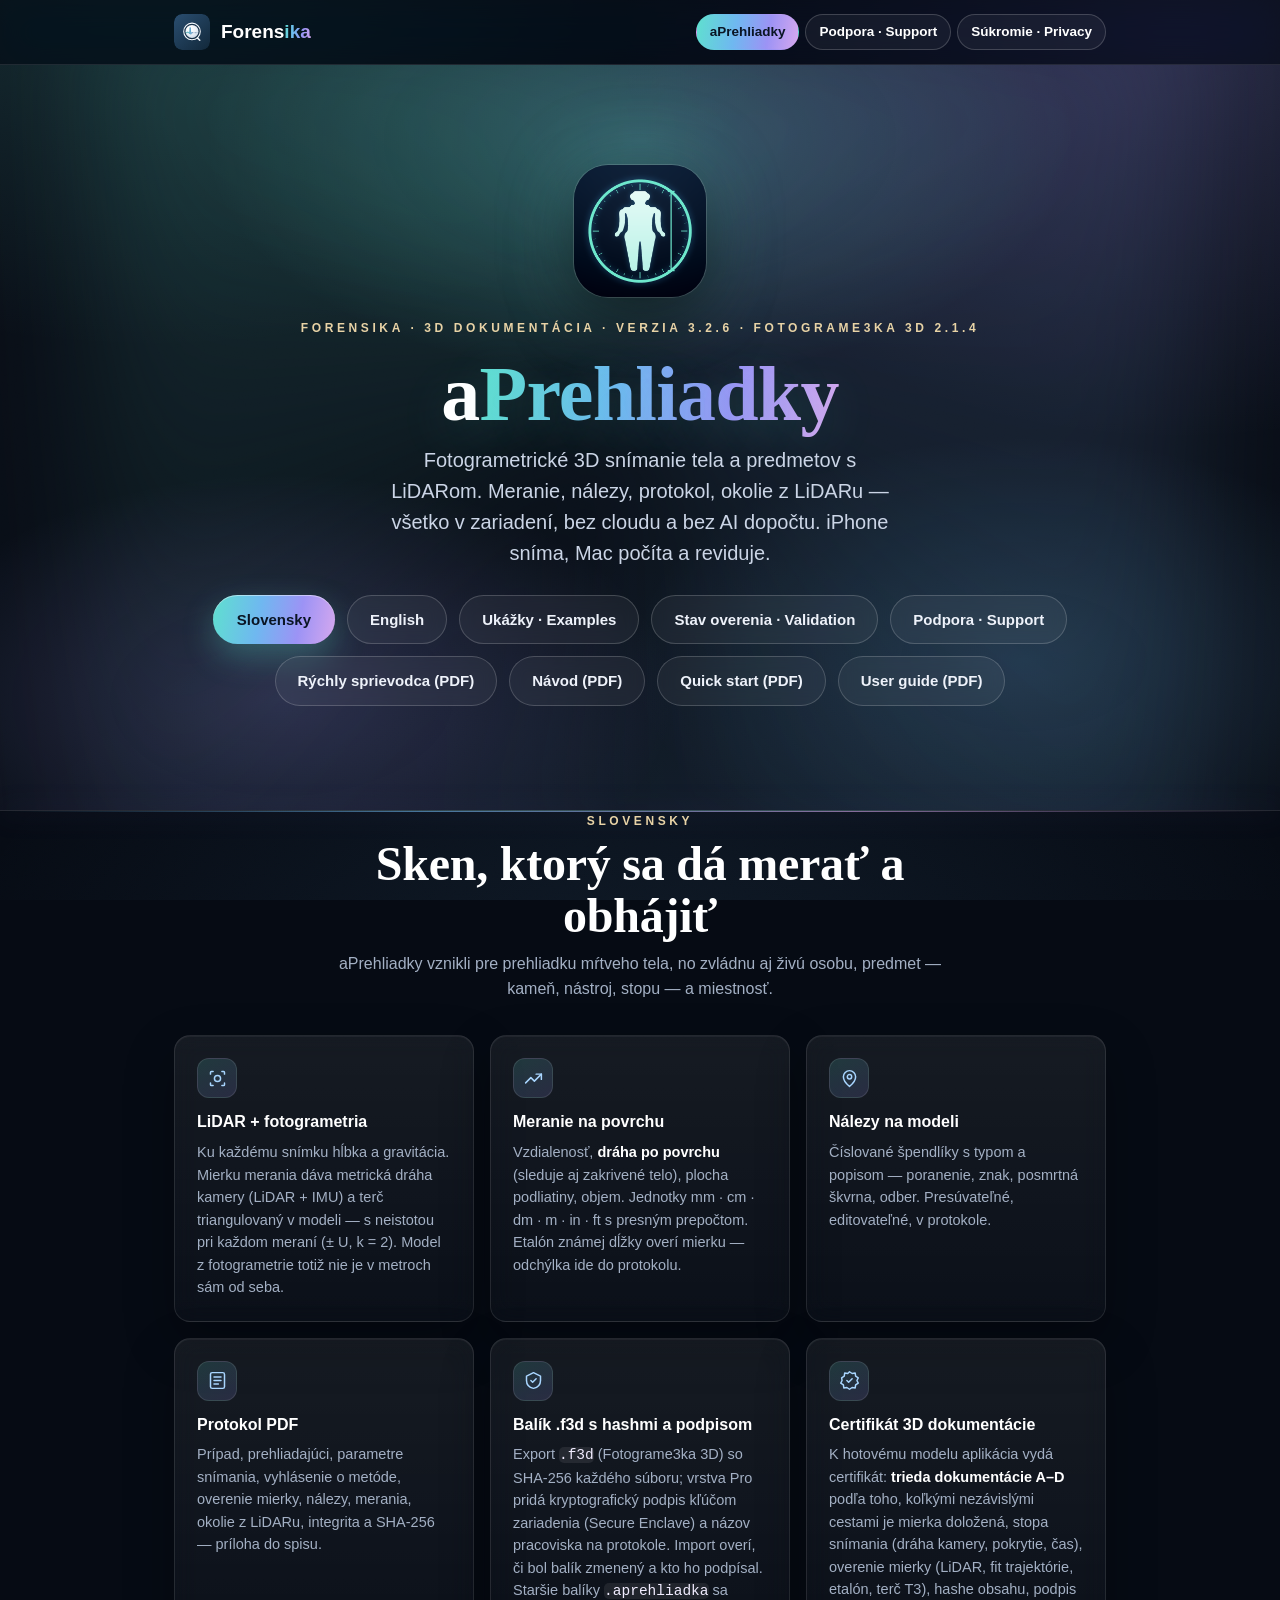
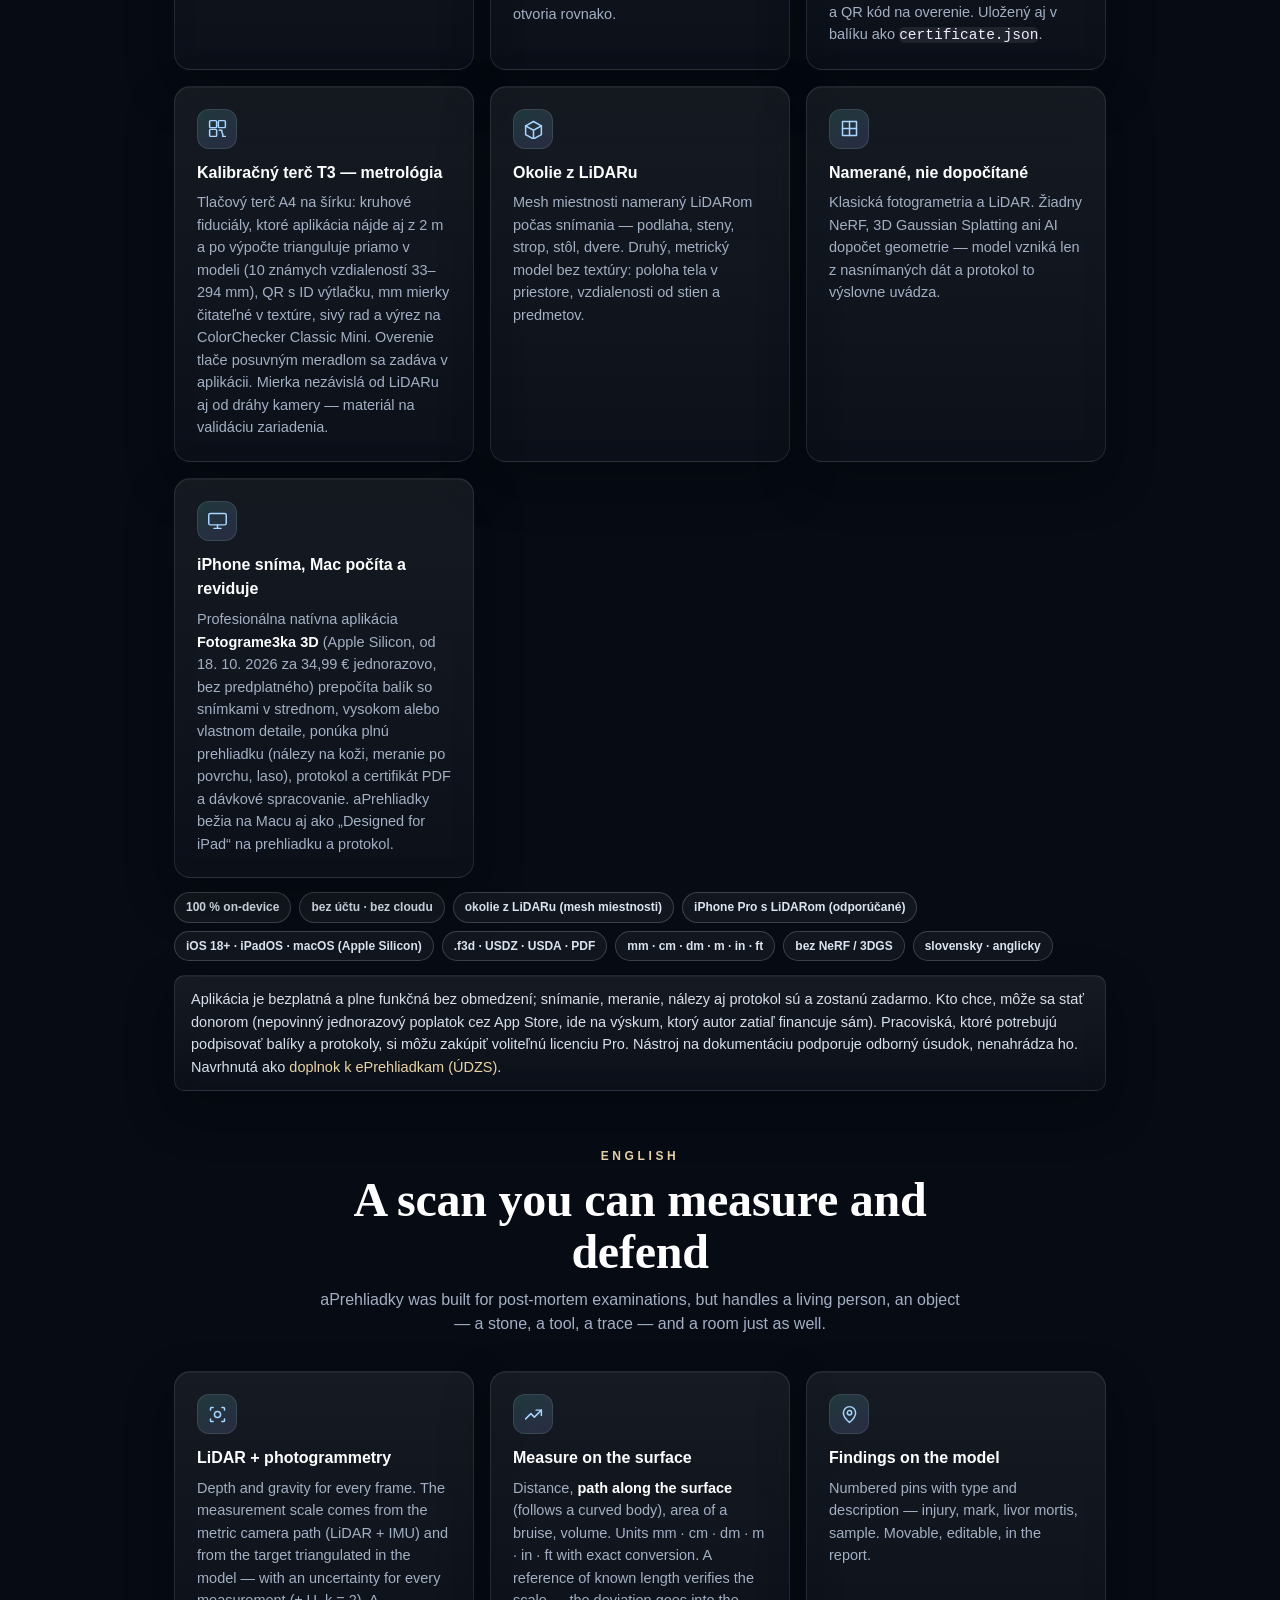
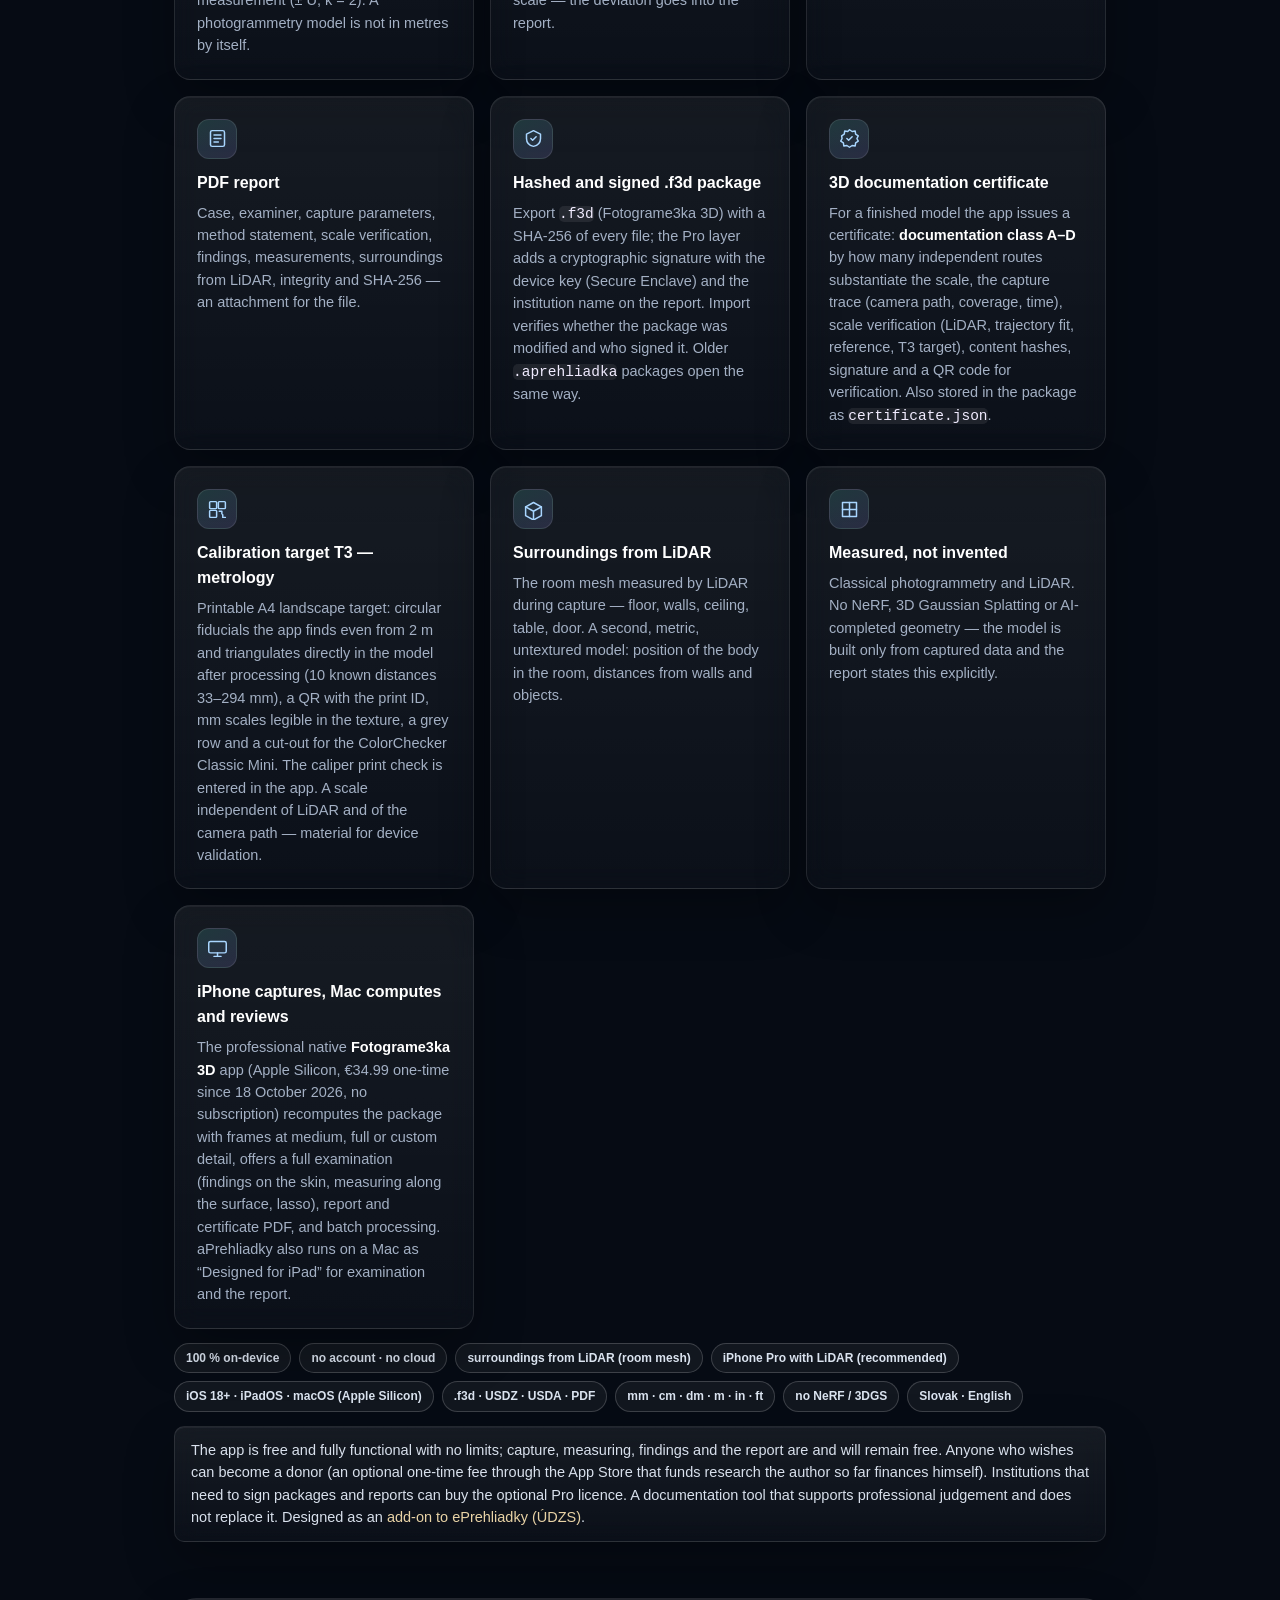
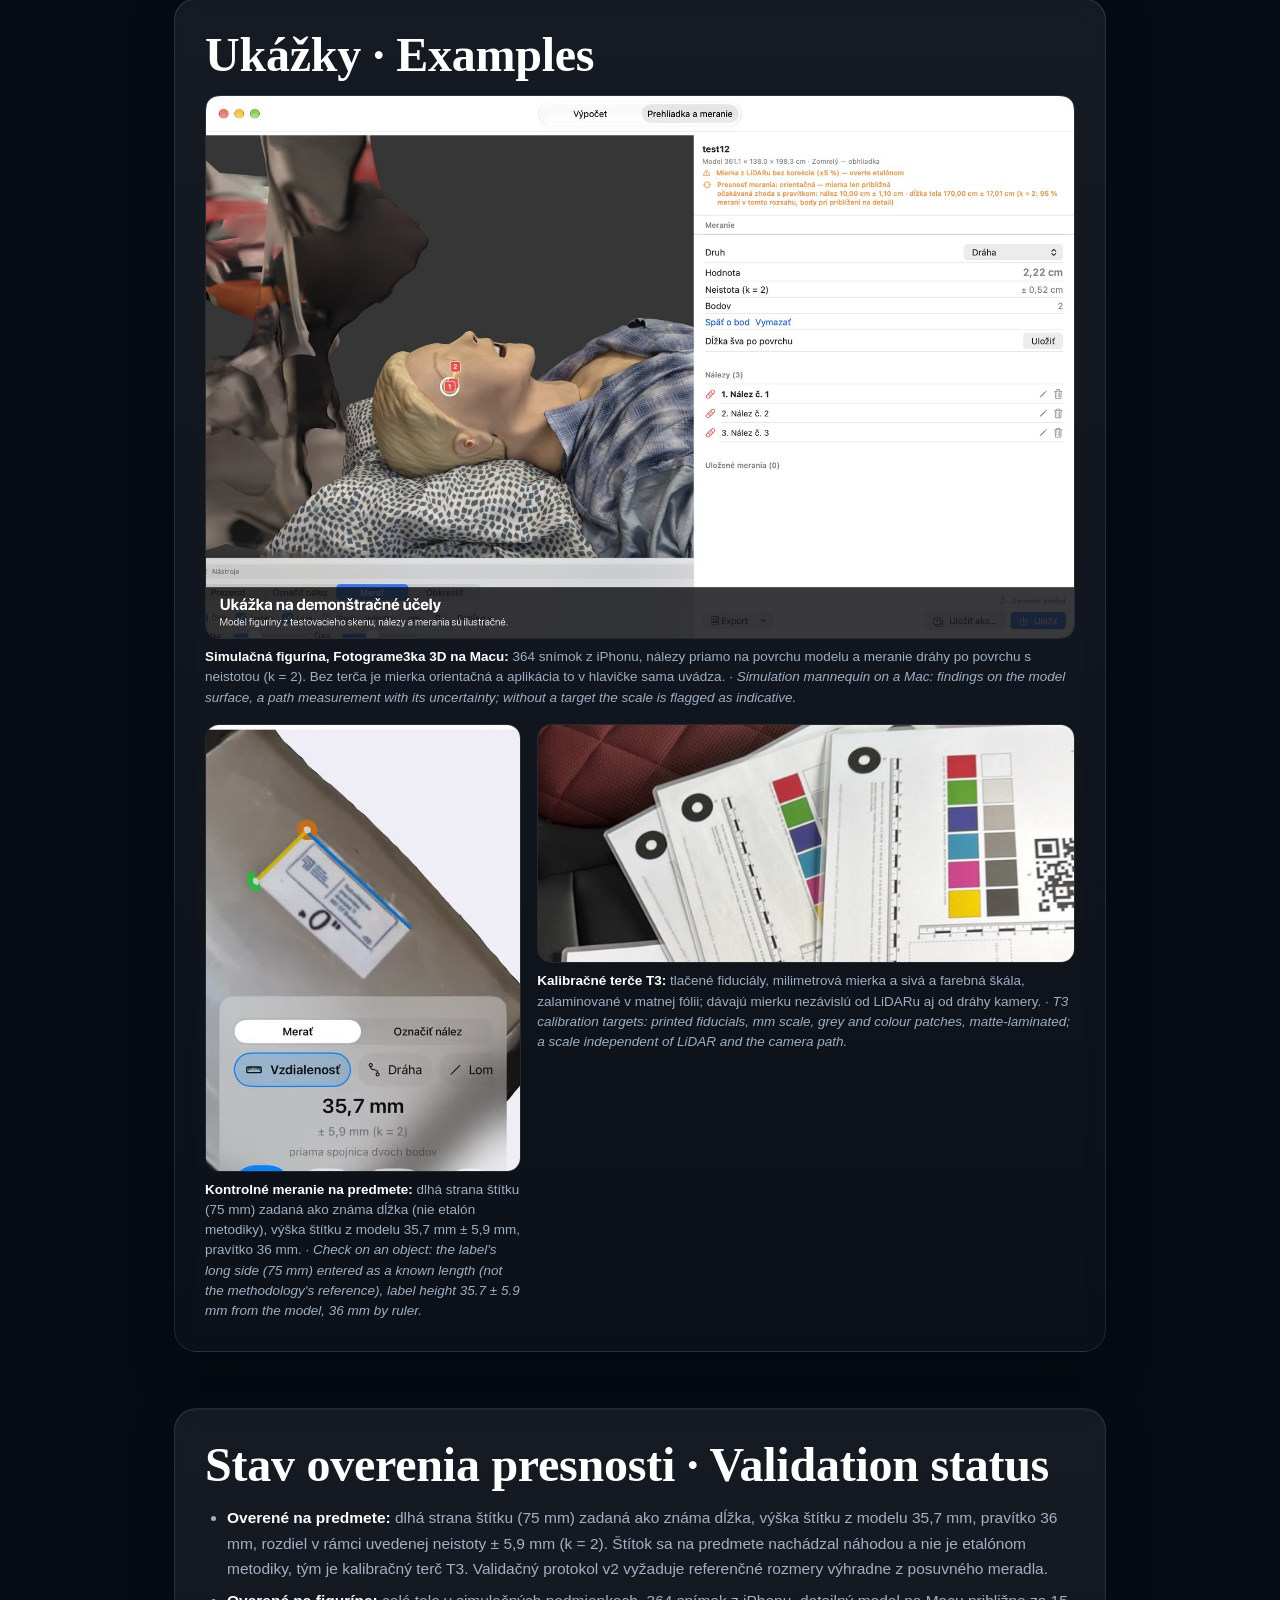
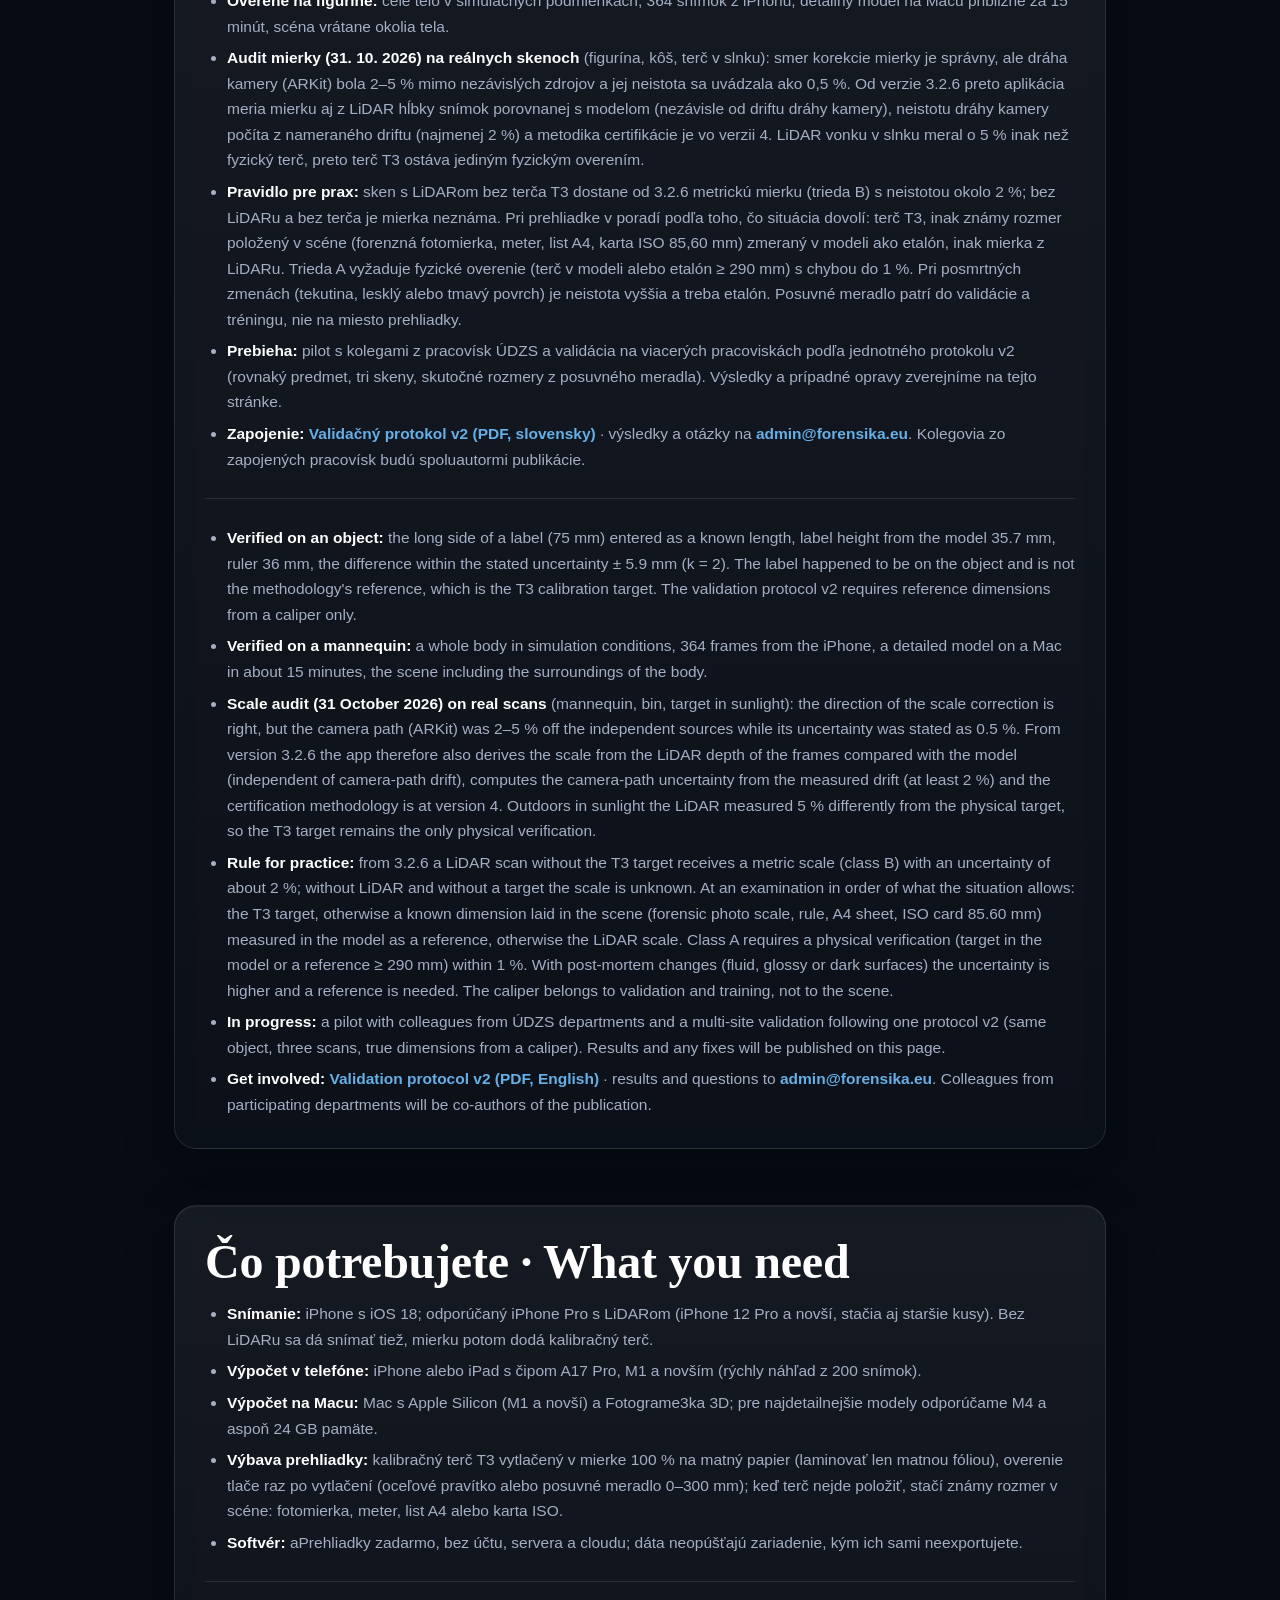
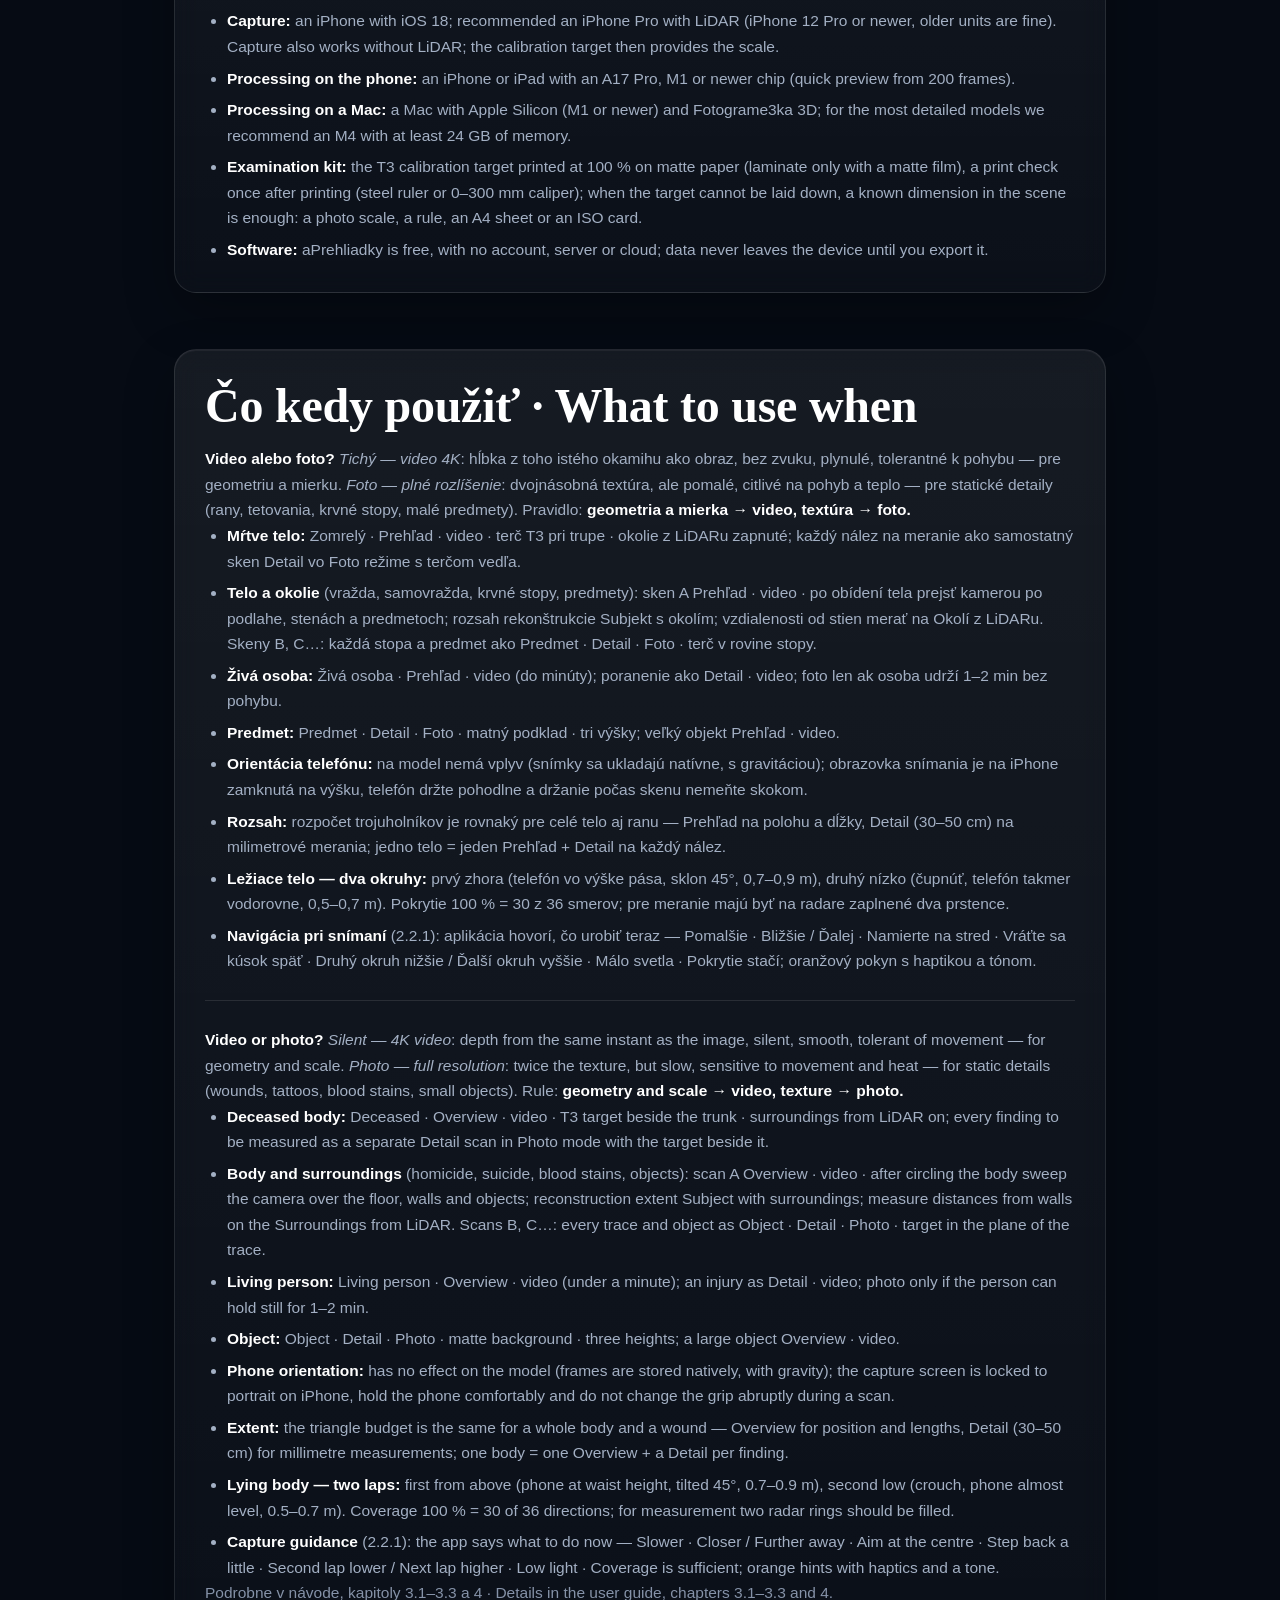
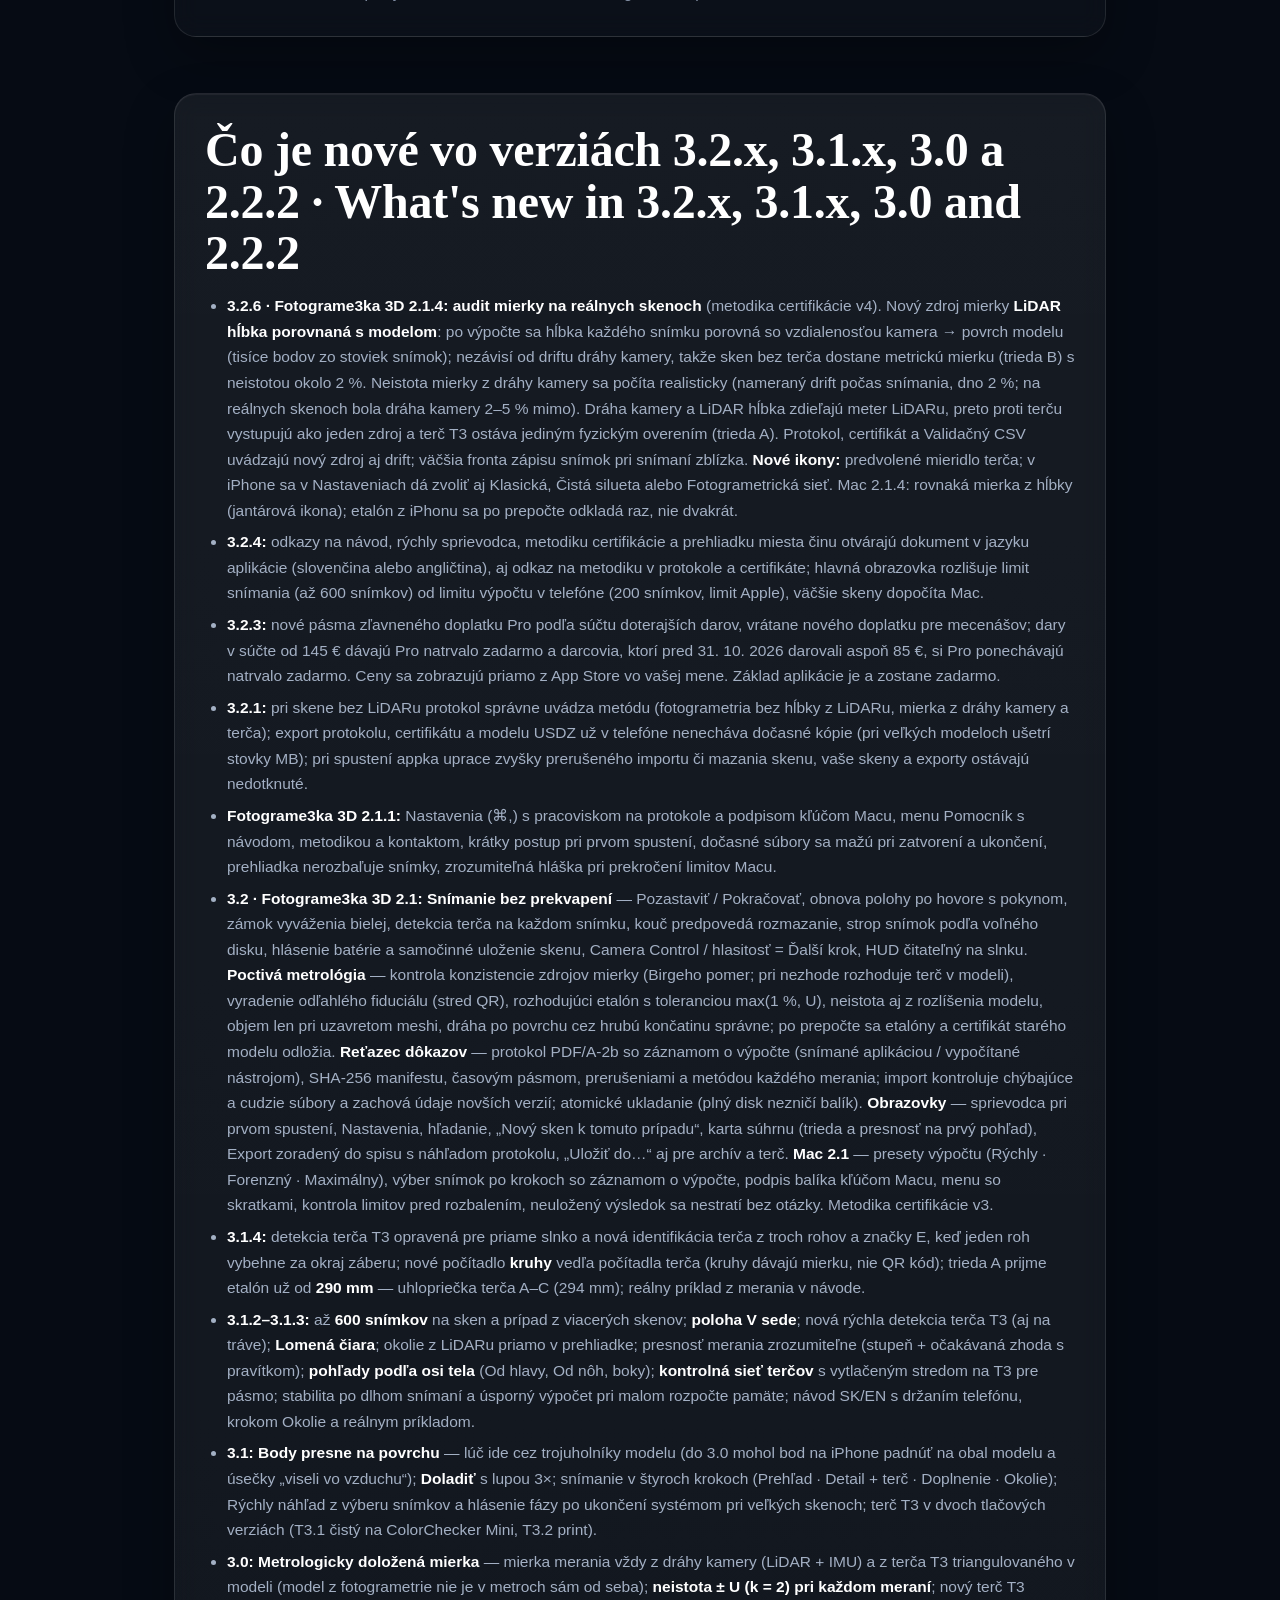
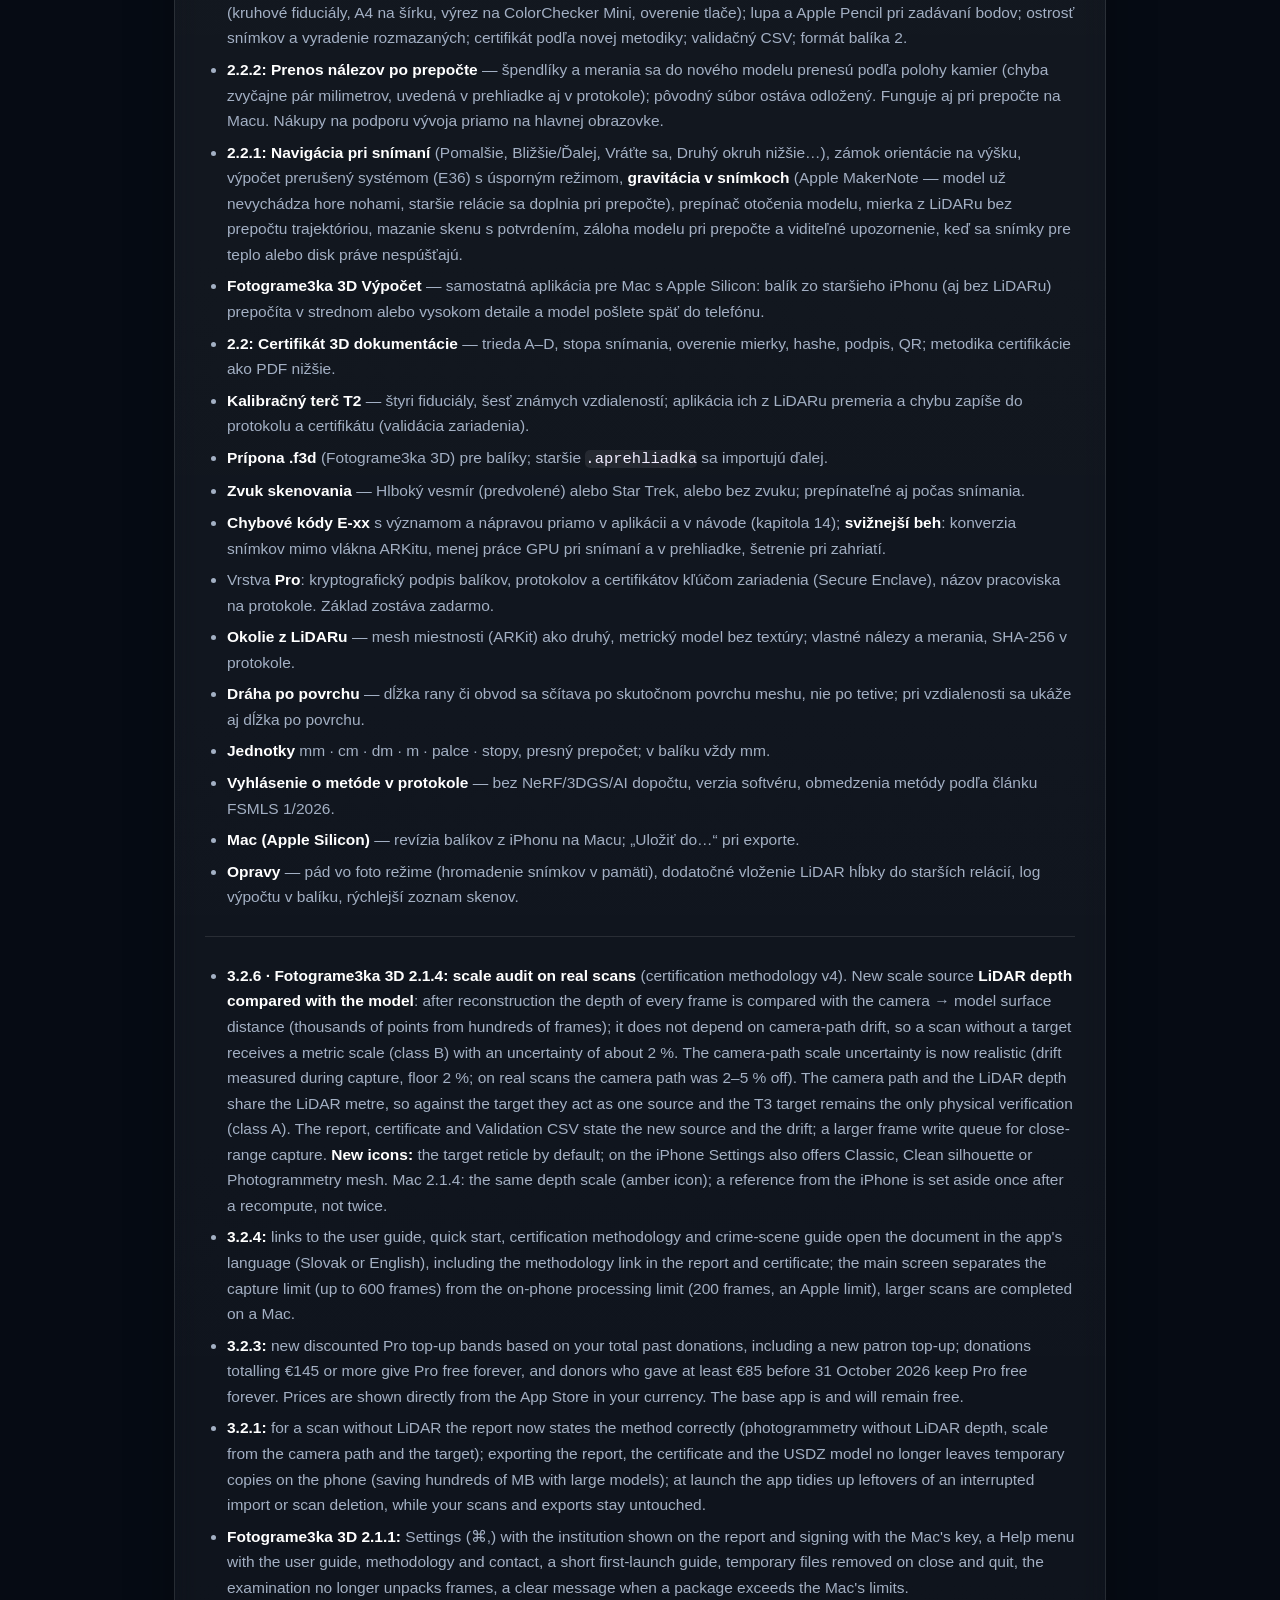
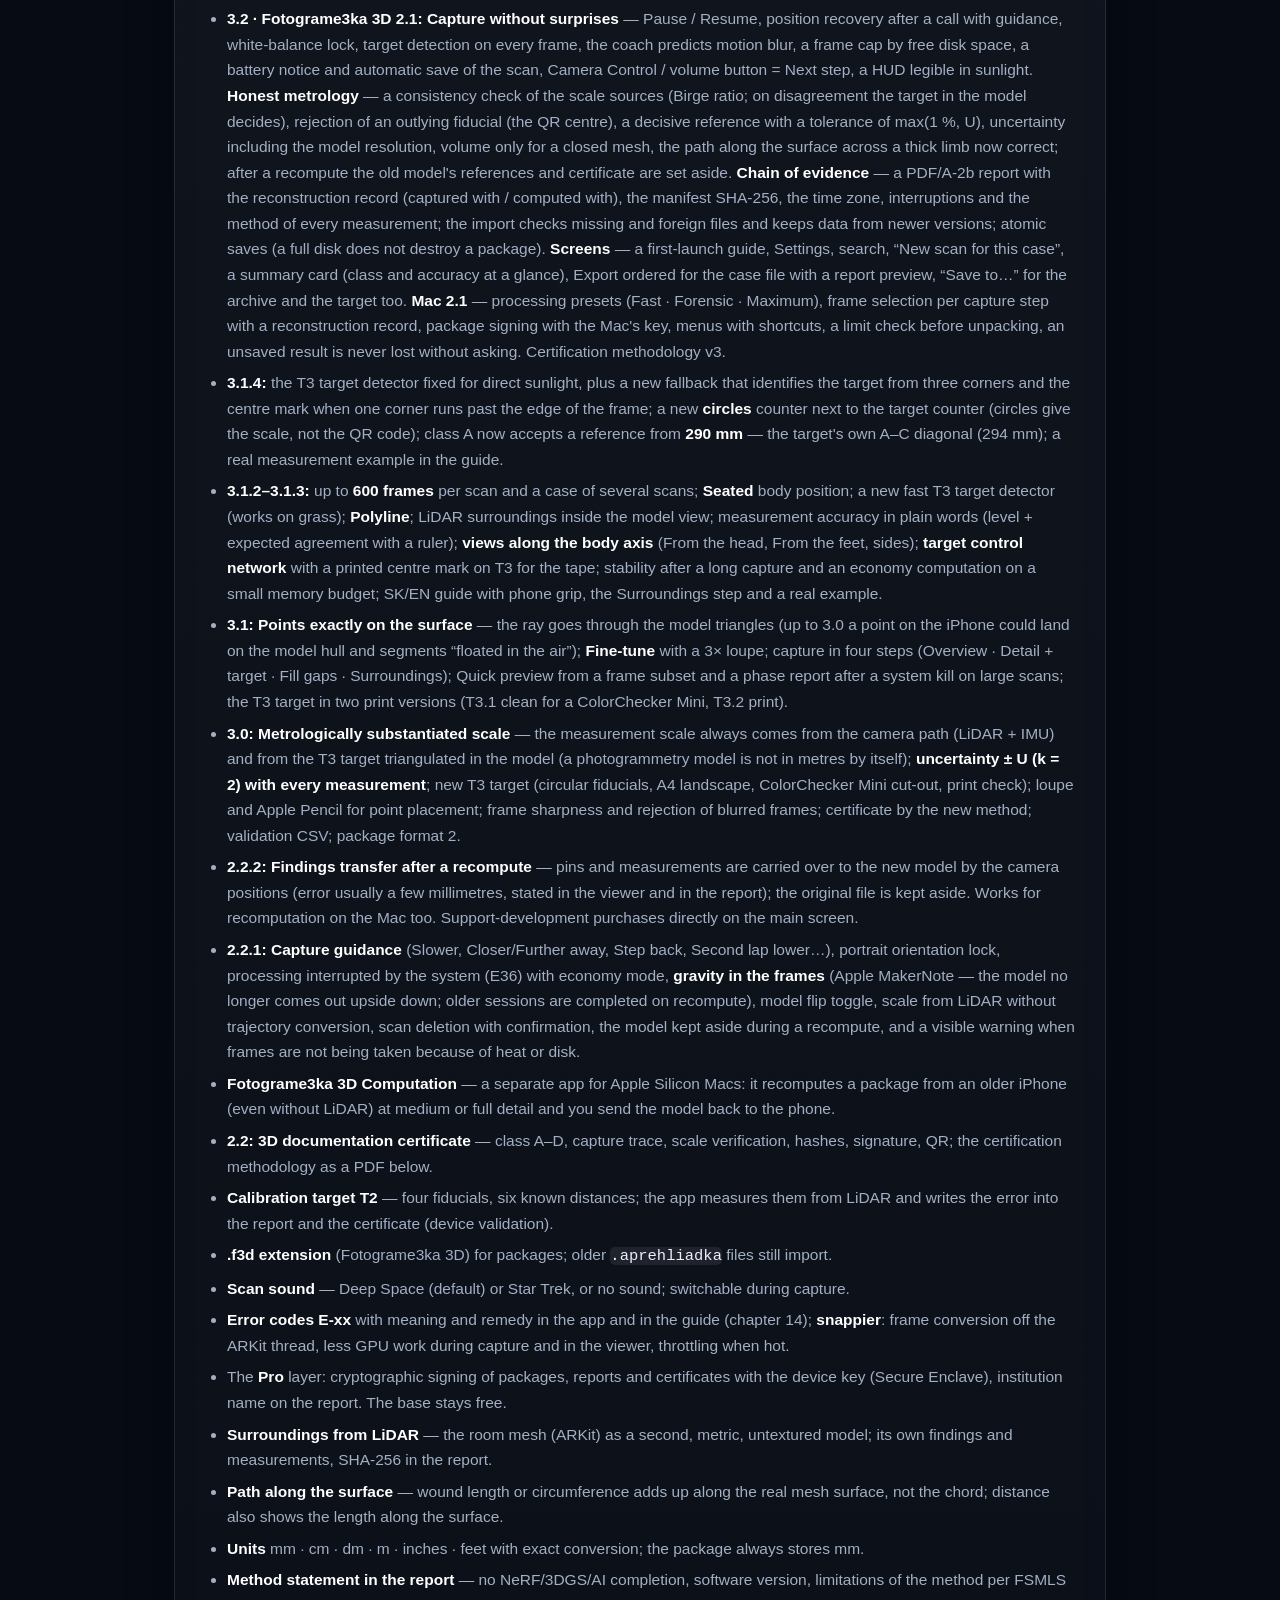
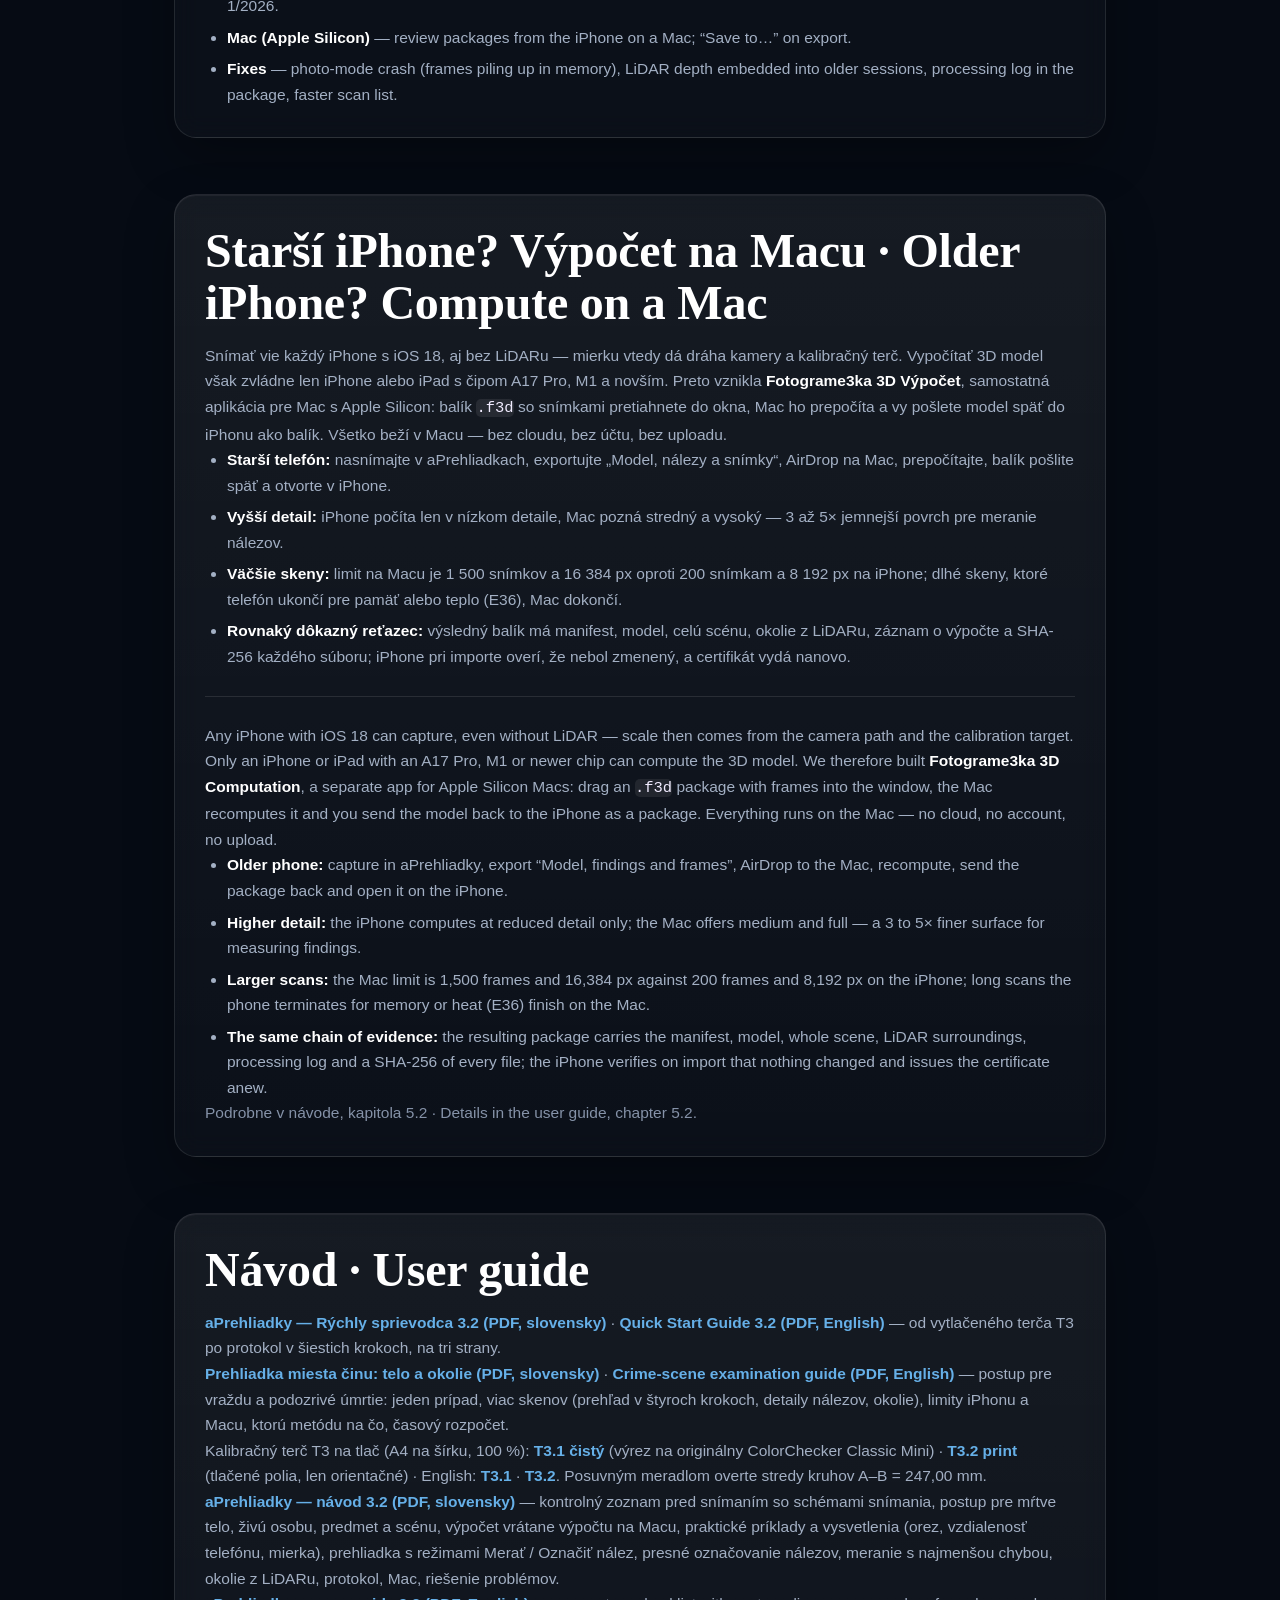
==== index.html @ a598eff4 "Validácia: zapojení kolegovia budú spoluautormi publikácie (SK, EN)" ====
<!DOCTYPE html>
<html lang="sk">
<head>
<meta charset="UTF-8">
<meta name="viewport" content="width=device-width, initial-scale=1.0">
<title>aPrehliadky — 3D dokumentácia tela, predmetov a miesta · Forensika</title>
<meta name="description" content="aPrehliadky — fotogrametrické 3D snímanie tela a predmetov s LiDARom, meranie (mm, cm, m, in), dráha po povrchu, nálezy, protokol, LiDAR mesh miestnosti. Bez cloudu, bez NeRF/3DGS. iPhone, iPad, Mac. Možný doplnok k ePrehliadkam (ÚDZS). / Photogrammetric 3D body and object capture with LiDAR, on-device, no AI reconstruction; iPhone, iPad, Mac.">
<meta property="og:title" content="aPrehliadky — 3D dokumentácia tela a predmetov · Forensika">
<meta property="og:description" content="aPrehliadky — fotogrametrické 3D snímanie tela a predmetov s LiDARom, meranie v mm, nálezy, protokol. Všetko v telefóne, bez cloudu. / Photogrammetric 3D body and object capture with LiDAR, on-device.">
<meta property="og:image" content="https://dzanino.github.io/aPrehliadky/img/og-aprehliadky.jpg">
<meta property="og:image:width" content="1200">
<meta property="og:image:height" content="630">
<meta property="og:image:alt" content="Model figuríny v aplikácii Fotograme3ka 3D s meraním dráhy po povrchu">
<meta property="og:type" content="website">
<meta property="og:url" content="https://dzanino.github.io/aPrehliadky/">
<meta name="twitter:card" content="summary_large_image">
<meta name="twitter:image" content="https://dzanino.github.io/aPrehliadky/img/og-aprehliadky.jpg">
<link rel="icon" href="icon-512.png" type="image/png">
<link rel="apple-touch-icon" href="apple-touch-icon.png">
<style>
  :root{--ink:#274863;--ink-2:#22415C;--ink-3:#132A3D;--muted:#6b7f93;--paper:#f5f8fc;--paper-2:#eaf1f8;--card:#fff;--line:#e2eaf2;
    --teal:#4FCBBB;--blue:#66B0E8;--violet:#8E86EC;--lila:#C79BE2;--cyan:#59d6ec;}
  *{box-sizing:border-box;margin:0;padding:0}
  html{scroll-behavior:smooth}
  body{font-family:'Helvetica Neue',Arial,sans-serif;color:var(--ink);background:var(--paper);-webkit-font-smoothing:antialiased;line-height:1.55}
  a{color:inherit;text-decoration:none}
  .wrap{max-width:980px;margin:0 auto;padding:0 24px}
  header{position:sticky;top:0;z-index:50;background:rgba(245,248,252,.86);backdrop-filter:saturate(160%) blur(12px);border-bottom:1px solid var(--line)}
  .nav{display:flex;align-items:center;justify-content:space-between;height:64px;gap:12px}
  .brand{display:flex;align-items:center;gap:11px;font-weight:600;font-size:19px}
  .brand .mark{width:36px;height:36px;border-radius:22%;display:block}
  .brand .accent{background:linear-gradient(90deg,var(--teal),var(--blue) 55%,var(--violet));-webkit-background-clip:text;background-clip:text;color:transparent}
  .nav .links{display:flex;gap:6px;flex-wrap:wrap;justify-content:flex-end}
  .nav .links a{font-size:13.5px;font-weight:600;color:var(--ink);border:1px solid var(--line);padding:7px 13px;border-radius:999px;background:#fff;transition:.2s}
  .nav .links a:hover,.nav .links a.on{border-color:var(--blue);color:var(--blue)}
  .hero{position:relative;overflow:hidden;color:#fff;text-align:center;padding:64px 0 70px;
    background:radial-gradient(900px 500px at 50% -20%,rgba(89,214,236,.30),transparent 60%),linear-gradient(160deg,#1c3a55,#0b1a2a)}
  .hero img.app{width:132px;height:132px;border-radius:26%;margin:0 auto 22px;display:block;box-shadow:0 22px 50px rgba(8,20,32,.5)}
  .kicker{font-size:12px;letter-spacing:4px;font-weight:600;color:#9fd8e6;text-transform:uppercase;margin-bottom:16px}
  .hero h1{font-size:clamp(34px,6.5vw,58px);font-weight:700;letter-spacing:.3px;line-height:1.04;margin-bottom:12px}
  .hero h1 .accent{background:linear-gradient(90deg,var(--cyan),var(--blue) 55%,var(--lila));-webkit-background-clip:text;background-clip:text;color:transparent}
  .hero p.lede{font-size:clamp(16px,2.4vw,20px);color:#d7e6f2;max-width:46ch;margin:0 auto 26px}
  .btns{display:flex;gap:12px;justify-content:center;flex-wrap:wrap}
  .btn-primary{display:inline-flex;align-items:center;gap:9px;font-weight:600;font-size:15px;color:#0d2536;background:linear-gradient(90deg,var(--cyan),var(--blue));padding:12px 24px;border-radius:999px;transition:.2s;box-shadow:0 10px 26px rgba(89,214,236,.32)}
  .btn-primary:hover{transform:translateY(-1px)}
  .btn-ghost{display:inline-flex;align-items:center;gap:9px;font-weight:600;font-size:15px;color:#eaf3fb;border:1px solid rgba(255,255,255,.3);padding:12px 22px;border-radius:999px;transition:.2s}
  .btn-ghost:hover{background:rgba(255,255,255,.08)}
  .wave{height:30px;background:linear-gradient(90deg,var(--cyan),var(--blue),var(--violet),var(--lila))}
  main{padding:56px 0 30px}
  .lang{display:flex;justify-content:center;gap:10px;margin-bottom:34px}
  .lang a{font-size:13px;font-weight:700;letter-spacing:1px;text-transform:uppercase;color:var(--muted);padding:6px 12px;border-radius:999px;border:1px solid var(--line);background:#fff}
  .lang a:hover{color:var(--blue);border-color:var(--blue)}
  section.block{margin-bottom:56px}
  .sec-head{text-align:center;max-width:640px;margin:0 auto 34px}
  .sec-head .tag{font-size:12px;letter-spacing:3px;font-weight:700;color:var(--blue);text-transform:uppercase}
  .sec-head h2{font-size:clamp(26px,4vw,36px);font-weight:700;margin:8px 0 10px}
  .sec-head p{color:#5c7186;font-size:16px}
  .grid{display:grid;grid-template-columns:1fr;gap:16px}
  @media(min-width:680px){.grid{grid-template-columns:1fr 1fr}}
  @media(min-width:980px){.grid.three{grid-template-columns:repeat(3,1fr)}}
  .d{background:var(--card);border:1px solid var(--line);border-radius:16px;padding:22px;transition:.2s}
  .d:hover{border-color:#bcd3e9;box-shadow:0 14px 30px rgba(19,42,61,.08);transform:translateY(-2px)}
  .d .ico{width:40px;height:40px;border-radius:12px;display:grid;place-items:center;margin-bottom:12px;background:linear-gradient(150deg,#eaf4fb,#e3f7fa)}
  .d .ico svg{width:21px;height:21px;fill:none;stroke:#2f7fae;stroke-width:1.7;stroke-linecap:round;stroke-linejoin:round}
  .d h3{font-size:16px;font-weight:700;margin-bottom:6px}
  .d p{color:#5d7186;font-size:14.5px;line-height:1.55}
  .card{background:var(--card);border:1px solid var(--line);border-radius:22px;padding:30px;box-shadow:0 1px 2px rgba(19,42,61,.03)}
  .card h2{font-size:22px;margin-bottom:14px}
  .card h3{font-size:16px;margin:20px 0 8px}
  .card p,.card li{color:#4d647a;font-size:15.5px;line-height:1.65}
  .card ul{padding-left:22px}
  .card li+li{margin-top:6px}
  .card a{color:var(--blue);font-weight:600}
  .card a:hover{text-decoration:underline}
  .card hr{border:none;border-top:1px solid var(--line);margin:26px 0}
  .card .muted{color:#8a99ab;font-size:.85rem}
  .gallery{display:grid;grid-template-columns:1fr;gap:16px;margin-top:6px}
  @media(min-width:760px){.gallery{grid-template-columns:1fr 1.7fr;align-items:start}.gallery .wide{grid-column:1 / -1}}
  .gallery img.portrait{max-width:380px;margin:0 auto}
  .gallery figure{margin:0}
  .gallery img{width:100%;height:auto;display:block;border-radius:14px;border:1px solid var(--line)}
  .gallery figcaption{font-size:13.5px;line-height:1.5;margin-top:8px;color:var(--muted)}
  .note{background:var(--paper-2);border-left:4px solid var(--blue);padding:12px 16px;border-radius:10px;color:#3d5a74;font-size:14.5px;margin:14px 0}
  .pills{display:flex;flex-wrap:wrap;gap:8px;margin:14px 0 4px}
  .pill{font-size:12px;font-weight:600;color:#3d5a74;background:var(--paper-2);border:1px solid var(--line);padding:5px 11px;border-radius:999px}
  footer{border-top:1px solid var(--line);padding:34px 0;background:#fff}
  .foot{display:flex;flex-direction:column;gap:10px;font-size:14px;color:#5d7186;text-align:center}
  .foot a{color:var(--blue);font-weight:600}
  @media(max-width:560px){.hero{padding:48px 0 56px}.hero img.app{width:100px;height:100px}.card{padding:22px}}
</style>
<link rel="stylesheet" href="glam.css?v=20261031b">
<link rel="me" href="https://orcid.org/0000-0002-4690-0317">
</head>
<body id="top">
<svg width="0" height="0" style="position:absolute" aria-hidden="true">
  <defs>
    <linearGradient id="bg" x1="0" y1="0" x2="0.9" y2="1">
      <stop offset="0" stop-color="#2A4E70"/><stop offset="1" stop-color="#132A3D"/>
    </linearGradient>
    <radialGradient id="glassI" cx="36%" cy="26%" r="85%">
      <stop offset="0" stop-color="#FFFFFF"/><stop offset="0.52" stop-color="#EDF2F8"/><stop offset="1" stop-color="#C9D7E5"/>
    </radialGradient>
    <linearGradient id="pc" gradientUnits="userSpaceOnUse" x1="-80" y1="0" x2="6" y2="0">
      <stop offset="0" stop-color="#3FB4AC"/><stop offset="1" stop-color="#4C8CCF"/>
    </linearGradient>
    <filter id="blurC" x="-40%" y="-70%" width="180%" height="240%"><feGaussianBlur stdDeviation="3.4"/></filter>
    <clipPath id="lensI"><circle cx="0" cy="0" r="92"/></clipPath>
    <symbol id="forensika-icon" viewBox="0 0 512 512">
      <rect x="0" y="0" width="512" height="512" rx="116" fill="url(#bg)"/>
      <g transform="translate(256,248)">
        <circle cx="0" cy="6" r="118" fill="#0C1E2E" opacity="0.28"/>
        <circle cx="0" cy="0" r="92" fill="url(#glassI)"/>
        <circle cx="0" cy="0" r="90" fill="none" stroke="#16324A" stroke-width="2.5" opacity="0.10"/>
        <g clip-path="url(#lensI)">
          <ellipse cx="-40" cy="-46" rx="44" ry="25" fill="#FFFFFF" opacity="0.5" transform="rotate(-28 -40 -46)"/>
          <path d="M -84 18 L -68 18 L -61 5 L -54 18 L -42 18 L -35 31 L -26 -56 L -17 41 L -9 18 L 2 18"
                fill="none" stroke="url(#pc)" stroke-width="12" stroke-linecap="round" stroke-linejoin="round" filter="url(#blurC)"/>
          <path d="M 8 18 H 86" fill="none" stroke="#5C7EA3" stroke-width="11" stroke-linecap="round" stroke-dasharray="0.5 20"/>
        </g>
        <circle cx="0" cy="0" r="118" fill="none" stroke="#F4F8FC" stroke-width="15"/>
        <rect x="80" y="80" width="64" height="21" rx="10.5" transform="rotate(45 80 80)" fill="#F4F8FC"/>
      </g>
    </symbol>
  </defs>
</svg>
<header>
  <div class="wrap nav">
    <a class="brand" href="https://forensika.eu"><svg class="mark"><use href="#forensika-icon"/></svg><span><b>Forens</b><span class="accent">ika</span></span></a>
    <nav class="links">
      <a href="index.html" class="on">aPrehliadky</a>
      <a href="support.html">Podpora · Support</a>
      <a href="privacy.html">Súkromie · Privacy</a>
    </nav>
  </div>
</header>

<section class="hero">
  <div class="wrap">
    <img class="app" src="icon-512.png" alt="aPrehliadky">
    <div class="kicker">Forensika · 3D dokumentácia · verzia 3.2.6 · Fotograme3ka 3D 2.1.4</div>
    <h1>a<span class="accent">Prehliadky</span></h1>
    <p class="lede">Fotogrametrické 3D snímanie tela a predmetov s LiDARom. Meranie, nálezy, protokol, okolie z LiDARu — všetko v zariadení, bez cloudu a bez AI dopočtu. iPhone sníma, Mac počíta a reviduje.</p>
    <div class="btns">
      <a class="btn-primary" href="#sk">Slovensky</a>
      <a class="btn-ghost" href="#en">English</a>
      <a class="btn-ghost" href="#ukazky">Ukážky · Examples</a>
      <a class="btn-ghost" href="#overenie">Stav overenia · Validation</a>
      <a class="btn-ghost" href="support.html">Podpora · Support</a>
      <a class="btn-ghost" href="aPrehliadky_rychly_sprievodca_SK.pdf" target="_blank" rel="noopener">Rýchly sprievodca (PDF)</a>
      <a class="btn-ghost" href="aPrehliadky_navod_SK.pdf" target="_blank" rel="noopener">Návod (PDF)</a>
      <a class="btn-ghost" href="aPrehliadky_quick_start_EN.pdf" target="_blank" rel="noopener">Quick start (PDF)</a>
      <a class="btn-ghost" href="aPrehliadky_user_guide_EN.pdf" target="_blank" rel="noopener">User guide (PDF)</a>
    </div>
  </div>
</section>
<div class="wave"></div>

<main class="wrap">

<section class="block" id="sk">
  <div class="sec-head">
    <div class="tag">Slovensky</div>
    <h2>Sken, ktorý sa dá merať a obhájiť</h2>
    <p>aPrehliadky vznikli pre prehliadku mŕtveho tela, no zvládnu aj živú osobu, predmet — kameň, nástroj, stopu — a miestnosť.</p>
  </div>
  <div class="grid three">
    <div class="d"><div class="ico"><svg viewBox="0 0 24 24"><path d="M4 7V5a1 1 0 0 1 1-1h2M17 4h2a1 1 0 0 1 1 1v2M20 17v2a1 1 0 0 1-1 1h-2M7 20H5a1 1 0 0 1-1-1v-2"/><circle cx="12" cy="12" r="3.5"/></svg></div><h3>LiDAR + fotogrametria</h3><p>Ku každému snímku hĺbka a gravitácia. Mierku merania dáva metrická dráha kamery (LiDAR + IMU) a terč triangulovaný v modeli — s neistotou pri každom meraní (± U, k = 2). Model z fotogrametrie totiž nie je v metroch sám od seba.</p></div>
    <div class="d"><div class="ico"><svg viewBox="0 0 24 24"><path d="M3 17l6-6 4 4 8-8"/><path d="M15 7h6v6"/></svg></div><h3>Meranie na povrchu</h3><p>Vzdialenosť, <strong>dráha po povrchu</strong> (sleduje aj zakrivené telo), plocha podliatiny, objem. Jednotky mm · cm · dm · m · in · ft s presným prepočtom. Etalón známej dĺžky overí mierku — odchýlka ide do protokolu.</p></div>
    <div class="d"><div class="ico"><svg viewBox="0 0 24 24"><path d="M12 21s7-5.5 7-11a7 7 0 0 0-14 0c0 5.5 7 11 7 11z"/><circle cx="12" cy="10" r="2.5"/></svg></div><h3>Nálezy na modeli</h3><p>Číslované špendlíky s typom a popisom — poranenie, znak, posmrtná škvrna, odber. Presúvateľné, editovateľné, v protokole.</p></div>
    <div class="d"><div class="ico"><svg viewBox="0 0 24 24"><rect x="4" y="3" width="16" height="18" rx="2"/><path d="M8 8h8M8 12h8M8 16h5"/></svg></div><h3>Protokol PDF</h3><p>Prípad, prehliadajúci, parametre snímania, vyhlásenie o metóde, overenie mierky, nálezy, merania, okolie z LiDARu, integrita a SHA-256 — príloha do spisu.</p></div>
    <div class="d"><div class="ico"><svg viewBox="0 0 24 24"><path d="M12 3l8 4v5c0 5-3.5 8-8 9-4.5-1-8-4-8-9V7z"/><path d="M9 12l2 2 4-4"/></svg></div><h3>Balík .f3d s hashmi a podpisom</h3><p>Export <code>.f3d</code> (Fotograme3ka 3D) so SHA-256 každého súboru; vrstva Pro pridá kryptografický podpis kľúčom zariadenia (Secure Enclave) a názov pracoviska na protokole. Import overí, či bol balík zmenený a kto ho podpísal. Staršie balíky <code>.aprehliadka</code> sa otvoria rovnako.</p></div>
    <div class="d"><div class="ico"><svg viewBox="0 0 24 24"><path d="M12 2l3 2 3.5-.5.5 3.5 3 2-1.5 3 1.5 3-3 2-.5 3.5-3.5-.5-3 2-3-2-3.5.5-.5-3.5-3-2 1.5-3L3 9l3-2 .5-3.5L10 4z"/><path d="M9 12l2 2 4-4"/></svg></div><h3>Certifikát 3D dokumentácie</h3><p>K hotovému modelu aplikácia vydá certifikát: <strong>trieda dokumentácie A–D</strong> podľa toho, koľkými nezávislými cestami je mierka doložená, stopa snímania (dráha kamery, pokrytie, čas), overenie mierky (LiDAR, fit trajektórie, etalón, terč T3), hashe obsahu, podpis a QR kód na overenie. Uložený aj v balíku ako <code>certificate.json</code>.</p></div>
    <div class="d"><div class="ico"><svg viewBox="0 0 24 24"><rect x="3" y="3" width="8" height="8" rx="1"/><rect x="13" y="3" width="8" height="8" rx="1"/><rect x="3" y="13" width="8" height="8" rx="1"/><path d="M14 14h3v3M21 21h-3v-3"/></svg></div><h3>Kalibračný terč T3 — metrológia</h3><p>Tlačový terč A4 na šírku: kruhové fiduciály, ktoré aplikácia nájde aj z 2 m a po výpočte trianguluje priamo v modeli (10 známych vzdialeností 33–294 mm), QR s ID výtlačku, mm mierky čitateľné v textúre, sivý rad a výrez na ColorChecker Classic Mini. Overenie tlače posuvným meradlom sa zadáva v aplikácii. Mierka nezávislá od LiDARu aj od dráhy kamery — materiál na validáciu zariadenia.</p></div>
    <div class="d"><div class="ico"><svg viewBox="0 0 24 24"><path d="M3 9l9-5 9 5v10l-9 5-9-5z"/><path d="M3 9l9 5 9-5M12 14v10"/></svg></div><h3>Okolie z LiDARu</h3><p>Mesh miestnosti nameraný LiDARom počas snímania — podlaha, steny, strop, stôl, dvere. Druhý, metrický model bez textúry: poloha tela v priestore, vzdialenosti od stien a predmetov.</p></div>
    <div class="d"><div class="ico"><svg viewBox="0 0 24 24"><path d="M4 4h16v16H4z"/><path d="M4 12h16M12 4v16"/></svg></div><h3>Namerané, nie dopočítané</h3><p>Klasická fotogrametria a LiDAR. Žiadny NeRF, 3D Gaussian Splatting ani AI dopočet geometrie — model vzniká len z nasnímaných dát a protokol to výslovne uvádza.</p></div>
    <div class="d"><div class="ico"><svg viewBox="0 0 24 24"><rect x="2" y="4" width="20" height="13" rx="2"/><path d="M8 21h8M12 17v4"/></svg></div><h3>iPhone sníma, Mac počíta a reviduje</h3><p>Profesionálna natívna aplikácia <strong>Fotograme3ka 3D</strong> (Apple Silicon, od 18. 10. 2026 za 34,99 € jednorazovo, bez predplatného) prepočíta balík so snímkami v strednom, vysokom alebo vlastnom detaile, ponúka plnú prehliadku (nálezy na koži, meranie po povrchu, laso), protokol a certifikát PDF a dávkové spracovanie. aPrehliadky bežia na Macu aj ako „Designed for iPad“ na prehliadku a protokol.</p></div>
  </div>
  <div class="pills">
    <span class="pill">100 % on-device</span><span class="pill">bez účtu · bez cloudu</span><span class="pill">okolie z LiDARu (mesh miestnosti)</span><span class="pill">iPhone Pro s LiDARom (odporúčané)</span><span class="pill">iOS 18+ · iPadOS · macOS (Apple Silicon)</span><span class="pill">.f3d · USDZ · USDA · PDF</span><span class="pill">mm · cm · dm · m · in · ft</span><span class="pill">bez NeRF / 3DGS</span><span class="pill">slovensky · anglicky</span>
  </div>
  <div class="note">Aplikácia je bezplatná a plne funkčná bez obmedzení; snímanie, meranie, nálezy aj protokol sú a zostanú zadarmo. Kto chce, môže sa stať donorom (nepovinný jednorazový poplatok cez App Store, ide na výskum, ktorý autor zatiaľ financuje sám). Pracoviská, ktoré potrebujú podpisovať balíky a protokoly, si môžu zakúpiť voliteľnú licenciu Pro. Nástroj na dokumentáciu podporuje odborný úsudok, nenahrádza ho. Navrhnutá ako <a href="#eprehliadky">doplnok k ePrehliadkam (ÚDZS)</a>.</div>
</section>

<section class="block" id="en">
  <div class="sec-head">
    <div class="tag">English</div>
    <h2>A scan you can measure and defend</h2>
    <p>aPrehliadky was built for post-mortem examinations, but handles a living person, an object — a stone, a tool, a trace — and a room just as well.</p>
  </div>
  <div class="grid three">
    <div class="d"><div class="ico"><svg viewBox="0 0 24 24"><path d="M4 7V5a1 1 0 0 1 1-1h2M17 4h2a1 1 0 0 1 1 1v2M20 17v2a1 1 0 0 1-1 1h-2M7 20H5a1 1 0 0 1-1-1v-2"/><circle cx="12" cy="12" r="3.5"/></svg></div><h3>LiDAR + photogrammetry</h3><p>Depth and gravity for every frame. The measurement scale comes from the metric camera path (LiDAR + IMU) and from the target triangulated in the model — with an uncertainty for every measurement (± U, k = 2). A photogrammetry model is not in metres by itself.</p></div>
    <div class="d"><div class="ico"><svg viewBox="0 0 24 24"><path d="M3 17l6-6 4 4 8-8"/><path d="M15 7h6v6"/></svg></div><h3>Measure on the surface</h3><p>Distance, <strong>path along the surface</strong> (follows a curved body), area of a bruise, volume. Units mm · cm · dm · m · in · ft with exact conversion. A reference of known length verifies the scale — the deviation goes into the report.</p></div>
    <div class="d"><div class="ico"><svg viewBox="0 0 24 24"><path d="M12 21s7-5.5 7-11a7 7 0 0 0-14 0c0 5.5 7 11 7 11z"/><circle cx="12" cy="10" r="2.5"/></svg></div><h3>Findings on the model</h3><p>Numbered pins with type and description — injury, mark, livor mortis, sample. Movable, editable, in the report.</p></div>
    <div class="d"><div class="ico"><svg viewBox="0 0 24 24"><rect x="4" y="3" width="16" height="18" rx="2"/><path d="M8 8h8M8 12h8M8 16h5"/></svg></div><h3>PDF report</h3><p>Case, examiner, capture parameters, method statement, scale verification, findings, measurements, surroundings from LiDAR, integrity and SHA-256 — an attachment for the file.</p></div>
    <div class="d"><div class="ico"><svg viewBox="0 0 24 24"><path d="M12 3l8 4v5c0 5-3.5 8-8 9-4.5-1-8-4-8-9V7z"/><path d="M9 12l2 2 4-4"/></svg></div><h3>Hashed and signed .f3d package</h3><p>Export <code>.f3d</code> (Fotograme3ka 3D) with a SHA-256 of every file; the Pro layer adds a cryptographic signature with the device key (Secure Enclave) and the institution name on the report. Import verifies whether the package was modified and who signed it. Older <code>.aprehliadka</code> packages open the same way.</p></div>
    <div class="d"><div class="ico"><svg viewBox="0 0 24 24"><path d="M12 2l3 2 3.5-.5.5 3.5 3 2-1.5 3 1.5 3-3 2-.5 3.5-3.5-.5-3 2-3-2-3.5.5-.5-3.5-3-2 1.5-3L3 9l3-2 .5-3.5L10 4z"/><path d="M9 12l2 2 4-4"/></svg></div><h3>3D documentation certificate</h3><p>For a finished model the app issues a certificate: <strong>documentation class A–D</strong> by how many independent routes substantiate the scale, the capture trace (camera path, coverage, time), scale verification (LiDAR, trajectory fit, reference, T3 target), content hashes, signature and a QR code for verification. Also stored in the package as <code>certificate.json</code>.</p></div>
    <div class="d"><div class="ico"><svg viewBox="0 0 24 24"><rect x="3" y="3" width="8" height="8" rx="1"/><rect x="13" y="3" width="8" height="8" rx="1"/><rect x="3" y="13" width="8" height="8" rx="1"/><path d="M14 14h3v3M21 21h-3v-3"/></svg></div><h3>Calibration target T3 — metrology</h3><p>Printable A4 landscape target: circular fiducials the app finds even from 2 m and triangulates directly in the model after processing (10 known distances 33–294 mm), a QR with the print ID, mm scales legible in the texture, a grey row and a cut-out for the ColorChecker Classic Mini. The caliper print check is entered in the app. A scale independent of LiDAR and of the camera path — material for device validation.</p></div>
    <div class="d"><div class="ico"><svg viewBox="0 0 24 24"><path d="M3 9l9-5 9 5v10l-9 5-9-5z"/><path d="M3 9l9 5 9-5M12 14v10"/></svg></div><h3>Surroundings from LiDAR</h3><p>The room mesh measured by LiDAR during capture — floor, walls, ceiling, table, door. A second, metric, untextured model: position of the body in the room, distances from walls and objects.</p></div>
    <div class="d"><div class="ico"><svg viewBox="0 0 24 24"><path d="M4 4h16v16H4z"/><path d="M4 12h16M12 4v16"/></svg></div><h3>Measured, not invented</h3><p>Classical photogrammetry and LiDAR. No NeRF, 3D Gaussian Splatting or AI-completed geometry — the model is built only from captured data and the report states this explicitly.</p></div>
    <div class="d"><div class="ico"><svg viewBox="0 0 24 24"><rect x="2" y="4" width="20" height="13" rx="2"/><path d="M8 21h8M12 17v4"/></svg></div><h3>iPhone captures, Mac computes and reviews</h3><p>The professional native <strong>Fotograme3ka 3D</strong> app (Apple Silicon, €34.99 one-time since 18 October 2026, no subscription) recomputes the package with frames at medium, full or custom detail, offers a full examination (findings on the skin, measuring along the surface, lasso), report and certificate PDF, and batch processing. aPrehliadky also runs on a Mac as “Designed for iPad” for examination and the report.</p></div>
  </div>
  <div class="pills">
    <span class="pill">100 % on-device</span><span class="pill">no account · no cloud</span><span class="pill">surroundings from LiDAR (room mesh)</span><span class="pill">iPhone Pro with LiDAR (recommended)</span><span class="pill">iOS 18+ · iPadOS · macOS (Apple Silicon)</span><span class="pill">.f3d · USDZ · USDA · PDF</span><span class="pill">mm · cm · dm · m · in · ft</span><span class="pill">no NeRF / 3DGS</span><span class="pill">Slovak · English</span>
  </div>
  <div class="note">The app is free and fully functional with no limits; capture, measuring, findings and the report are and will remain free. Anyone who wishes can become a donor (an optional one-time fee through the App Store that funds research the author so far finances himself). Institutions that need to sign packages and reports can buy the optional Pro licence. A documentation tool that supports professional judgement and does not replace it. Designed as an <a href="#eprehliadky">add-on to ePrehliadky (ÚDZS)</a>.</div>
</section>


<section class="block" id="ukazky">
  <div class="card">
    <h2>Ukážky · Examples</h2>
    <div class="gallery">
      <figure class="wide"><img src="img/galeria-figurina-mac.jpg" alt="Model simulačnej figuríny vo Fotograme3ka 3D na Macu s meraním dráhy po povrchu medzi nálezmi" loading="lazy" width="1600" height="1000">
        <figcaption><strong>Simulačná figurína, Fotograme3ka 3D na Macu:</strong> 364 snímok z iPhonu, nálezy priamo na povrchu modelu a meranie dráhy po povrchu s neistotou (k = 2). Bez terča je mierka orientačná a aplikácia to v hlavičke sama uvádza. · <em>Simulation mannequin on a Mac: findings on the model surface, a path measurement with its uncertainty; without a target the scale is flagged as indicative.</em></figcaption></figure>
      <figure><img class="portrait" src="img/galeria-kos-meranie.jpg" alt="Meranie výšky štítku na 3D modeli koša v aplikácii aPrehliadky: 35,7 mm" loading="lazy" width="592" height="840">
        <figcaption><strong>Kontrolné meranie na predmete:</strong> dlhá strana štítku (75 mm) zadaná ako známa dĺžka (nie etalón metodiky), výška štítku z modelu 35,7 mm ± 5,9 mm, pravítko 36 mm. · <em>Check on an object: the label's long side (75 mm) entered as a known length (not the methodology's reference), label height 35.7 ± 5.9 mm from the model, 36 mm by ruler.</em></figcaption></figure>
      <figure><img src="img/galeria-terce-t3.jpg" alt="Vytlačené a zalaminované kalibračné terče T3 s fiduciálmi, mierkou a farebnou škálou" loading="lazy" width="1330" height="590">
        <figcaption><strong>Kalibračné terče T3:</strong> tlačené fiduciály, milimetrová mierka a sivá a farebná škála, zalaminované v matnej fólii; dávajú mierku nezávislú od LiDARu aj od dráhy kamery. · <em>T3 calibration targets: printed fiducials, mm scale, grey and colour patches, matte-laminated; a scale independent of LiDAR and the camera path.</em></figcaption></figure>
    </div>
  </div>
</section>

<section class="block" id="overenie">
  <div class="card">
    <h2>Stav overenia presnosti · Validation status</h2>
    <ul>
      <li><strong>Overené na predmete:</strong> dlhá strana štítku (75 mm) zadaná ako známa dĺžka, výška štítku z modelu 35,7 mm, pravítko 36 mm, rozdiel v rámci uvedenej neistoty ± 5,9 mm (k = 2). Štítok sa na predmete nachádzal náhodou a nie je etalónom metodiky, tým je kalibračný terč T3. Validačný protokol v2 vyžaduje referenčné rozmery výhradne z posuvného meradla.</li>
      <li><strong>Overené na figuríne:</strong> celé telo v simulačných podmienkach, 364 snímok z iPhonu, detailný model na Macu približne za 15 minút, scéna vrátane okolia tela.</li>
      <li><strong>Audit mierky (31. 10. 2026) na reálnych skenoch</strong> (figurína, kôš, terč v slnku): smer korekcie mierky je správny, ale dráha kamery (ARKit) bola 2–5 % mimo nezávislých zdrojov a jej neistota sa uvádzala ako 0,5 %. Od verzie 3.2.6 preto aplikácia meria mierku aj z LiDAR hĺbky snímok porovnanej s modelom (nezávisle od driftu dráhy kamery), neistotu dráhy kamery počíta z nameraného driftu (najmenej 2 %) a metodika certifikácie je vo verzii 4. LiDAR vonku v slnku meral o 5 % inak než fyzický terč, preto terč T3 ostáva jediným fyzickým overením.</li>
      <li><strong>Pravidlo pre prax:</strong> sken s LiDARom bez terča T3 dostane od 3.2.6 metrickú mierku (trieda B) s neistotou okolo 2 %; bez LiDARu a bez terča je mierka neznáma. Pri prehliadke v poradí podľa toho, čo situácia dovolí: terč T3, inak známy rozmer položený v scéne (forenzná fotomierka, meter, list A4, karta ISO 85,60 mm) zmeraný v modeli ako etalón, inak mierka z LiDARu. Trieda A vyžaduje fyzické overenie (terč v modeli alebo etalón ≥ 290 mm) s chybou do 1 %. Pri posmrtných zmenách (tekutina, lesklý alebo tmavý povrch) je neistota vyššia a treba etalón. Posuvné meradlo patrí do validácie a tréningu, nie na miesto prehliadky.</li>
      <li><strong>Prebieha:</strong> pilot s kolegami z pracovísk ÚDZS a validácia na viacerých pracoviskách podľa jednotného protokolu v2 (rovnaký predmet, tri skeny, skutočné rozmery z posuvného meradla). Výsledky a prípadné opravy zverejníme na tejto stránke.</li>
      <li><strong>Zapojenie:</strong> <a href="aPrehliadky_validacny_protokol_v2.pdf" target="_blank" rel="noopener">Validačný protokol v2 (PDF, slovensky)</a> · výsledky a otázky na <a href="mailto:admin@forensika.eu">admin@forensika.eu</a>. Kolegovia zo zapojených pracovísk budú spoluautormi publikácie.</li>
    </ul>
    <hr>
    <ul>
      <li><strong>Verified on an object:</strong> the long side of a label (75 mm) entered as a known length, label height from the model 35.7 mm, ruler 36 mm, the difference within the stated uncertainty ± 5.9 mm (k = 2). The label happened to be on the object and is not the methodology's reference, which is the T3 calibration target. The validation protocol v2 requires reference dimensions from a caliper only.</li>
      <li><strong>Verified on a mannequin:</strong> a whole body in simulation conditions, 364 frames from the iPhone, a detailed model on a Mac in about 15 minutes, the scene including the surroundings of the body.</li>
      <li><strong>Scale audit (31 October 2026) on real scans</strong> (mannequin, bin, target in sunlight): the direction of the scale correction is right, but the camera path (ARKit) was 2–5 % off the independent sources while its uncertainty was stated as 0.5 %. From version 3.2.6 the app therefore also derives the scale from the LiDAR depth of the frames compared with the model (independent of camera-path drift), computes the camera-path uncertainty from the measured drift (at least 2 %) and the certification methodology is at version 4. Outdoors in sunlight the LiDAR measured 5 % differently from the physical target, so the T3 target remains the only physical verification.</li>
      <li><strong>Rule for practice:</strong> from 3.2.6 a LiDAR scan without the T3 target receives a metric scale (class B) with an uncertainty of about 2 %; without LiDAR and without a target the scale is unknown. At an examination in order of what the situation allows: the T3 target, otherwise a known dimension laid in the scene (forensic photo scale, rule, A4 sheet, ISO card 85.60 mm) measured in the model as a reference, otherwise the LiDAR scale. Class A requires a physical verification (target in the model or a reference ≥ 290 mm) within 1 %. With post-mortem changes (fluid, glossy or dark surfaces) the uncertainty is higher and a reference is needed. The caliper belongs to validation and training, not to the scene.</li>
      <li><strong>In progress:</strong> a pilot with colleagues from ÚDZS departments and a multi-site validation following one protocol v2 (same object, three scans, true dimensions from a caliper). Results and any fixes will be published on this page.</li>
      <li><strong>Get involved:</strong> <a href="aPrehliadky_validation_protocol_v2_EN.pdf" target="_blank" rel="noopener">Validation protocol v2 (PDF, English)</a> · results and questions to <a href="mailto:admin@forensika.eu">admin@forensika.eu</a>. Colleagues from participating departments will be co-authors of the publication.</li>
    </ul>
  </div>
</section>

<section class="block" id="vybava">
  <div class="card">
    <h2>Čo potrebujete · What you need</h2>
    <ul>
      <li><strong>Snímanie:</strong> iPhone s iOS 18; odporúčaný iPhone Pro s LiDARom (iPhone 12 Pro a novší, stačia aj staršie kusy). Bez LiDARu sa dá snímať tiež, mierku potom dodá kalibračný terč.</li>
      <li><strong>Výpočet v telefóne:</strong> iPhone alebo iPad s čipom A17 Pro, M1 a novším (rýchly náhľad z 200 snímok).</li>
      <li><strong>Výpočet na Macu:</strong> Mac s Apple Silicon (M1 a novší) a Fotograme3ka 3D; pre najdetailnejšie modely odporúčame M4 a aspoň 24 GB pamäte.</li>
      <li><strong>Výbava prehliadky:</strong> kalibračný terč T3 vytlačený v mierke 100 % na matný papier (laminovať len matnou fóliou), overenie tlače raz po vytlačení (oceľové pravítko alebo posuvné meradlo 0–300 mm); keď terč nejde položiť, stačí známy rozmer v scéne: fotomierka, meter, list A4 alebo karta ISO.</li>
      <li><strong>Softvér:</strong> aPrehliadky zadarmo, bez účtu, servera a cloudu; dáta neopúšťajú zariadenie, kým ich sami neexportujete.</li>
    </ul>
    <hr>
    <ul>
      <li><strong>Capture:</strong> an iPhone with iOS 18; recommended an iPhone Pro with LiDAR (iPhone 12 Pro or newer, older units are fine). Capture also works without LiDAR; the calibration target then provides the scale.</li>
      <li><strong>Processing on the phone:</strong> an iPhone or iPad with an A17 Pro, M1 or newer chip (quick preview from 200 frames).</li>
      <li><strong>Processing on a Mac:</strong> a Mac with Apple Silicon (M1 or newer) and Fotograme3ka 3D; for the most detailed models we recommend an M4 with at least 24 GB of memory.</li>
      <li><strong>Examination kit:</strong> the T3 calibration target printed at 100 % on matte paper (laminate only with a matte film), a print check once after printing (steel ruler or 0–300 mm caliper); when the target cannot be laid down, a known dimension in the scene is enough: a photo scale, a rule, an A4 sheet or an ISO card.</li>
      <li><strong>Software:</strong> aPrehliadky is free, with no account, server or cloud; data never leaves the device until you export it.</li>
    </ul>
  </div>
</section>

<section class="block" id="postup">
  <div class="card">
    <h2>Čo kedy použiť · What to use when</h2>
    <p><strong>Video alebo foto?</strong> <em>Tichý — video 4K</em>: hĺbka z toho istého okamihu ako obraz, bez zvuku, plynulé, tolerantné k pohybu — pre geometriu a mierku. <em>Foto — plné rozlíšenie</em>: dvojnásobná textúra, ale pomalé, citlivé na pohyb a teplo — pre statické detaily (rany, tetovania, krvné stopy, malé predmety). Pravidlo: <strong>geometria a mierka → video, textúra → foto.</strong></p>
    <ul>
      <li><strong>Mŕtve telo:</strong> Zomrelý · Prehľad · video · terč T3 pri trupe · okolie z LiDARu zapnuté; každý nález na meranie ako samostatný sken Detail vo Foto režime s terčom vedľa.</li>
      <li><strong>Telo a okolie</strong> (vražda, samovražda, krvné stopy, predmety): sken A Prehľad · video · po obídení tela prejsť kamerou po podlahe, stenách a predmetoch; rozsah rekonštrukcie Subjekt s okolím; vzdialenosti od stien merať na Okolí z LiDARu. Skeny B, C…: každá stopa a predmet ako Predmet · Detail · Foto · terč v rovine stopy.</li>
      <li><strong>Živá osoba:</strong> Živá osoba · Prehľad · video (do minúty); poranenie ako Detail · video; foto len ak osoba udrží 1–2 min bez pohybu.</li>
      <li><strong>Predmet:</strong> Predmet · Detail · Foto · matný podklad · tri výšky; veľký objekt Prehľad · video.</li>
      <li><strong>Orientácia telefónu:</strong> na model nemá vplyv (snímky sa ukladajú natívne, s gravitáciou); obrazovka snímania je na iPhone zamknutá na výšku, telefón držte pohodlne a držanie počas skenu nemeňte skokom.</li>
      <li><strong>Rozsah:</strong> rozpočet trojuholníkov je rovnaký pre celé telo aj ranu — Prehľad na polohu a dĺžky, Detail (30–50 cm) na milimetrové merania; jedno telo = jeden Prehľad + Detail na každý nález.</li>
      <li><strong>Ležiace telo — dva okruhy:</strong> prvý zhora (telefón vo výške pása, sklon 45°, 0,7–0,9 m), druhý nízko (čupnúť, telefón takmer vodorovne, 0,5–0,7 m). Pokrytie 100 % = 30 z 36 smerov; pre meranie majú byť na radare zaplnené dva prstence.</li>
      <li><strong>Navigácia pri snímaní</strong> (2.2.1): aplikácia hovorí, čo urobiť teraz — Pomalšie · Bližšie / Ďalej · Namierte na stred · Vráťte sa kúsok späť · Druhý okruh nižšie / Ďalší okruh vyššie · Málo svetla · Pokrytie stačí; oranžový pokyn s haptikou a tónom.</li>
    </ul>
    <hr>
    <p><strong>Video or photo?</strong> <em>Silent — 4K video</em>: depth from the same instant as the image, silent, smooth, tolerant of movement — for geometry and scale. <em>Photo — full resolution</em>: twice the texture, but slow, sensitive to movement and heat — for static details (wounds, tattoos, blood stains, small objects). Rule: <strong>geometry and scale → video, texture → photo.</strong></p>
    <ul>
      <li><strong>Deceased body:</strong> Deceased · Overview · video · T3 target beside the trunk · surroundings from LiDAR on; every finding to be measured as a separate Detail scan in Photo mode with the target beside it.</li>
      <li><strong>Body and surroundings</strong> (homicide, suicide, blood stains, objects): scan A Overview · video · after circling the body sweep the camera over the floor, walls and objects; reconstruction extent Subject with surroundings; measure distances from walls on the Surroundings from LiDAR. Scans B, C…: every trace and object as Object · Detail · Photo · target in the plane of the trace.</li>
      <li><strong>Living person:</strong> Living person · Overview · video (under a minute); an injury as Detail · video; photo only if the person can hold still for 1–2 min.</li>
      <li><strong>Object:</strong> Object · Detail · Photo · matte background · three heights; a large object Overview · video.</li>
      <li><strong>Phone orientation:</strong> has no effect on the model (frames are stored natively, with gravity); the capture screen is locked to portrait on iPhone, hold the phone comfortably and do not change the grip abruptly during a scan.</li>
      <li><strong>Extent:</strong> the triangle budget is the same for a whole body and a wound — Overview for position and lengths, Detail (30–50 cm) for millimetre measurements; one body = one Overview + a Detail per finding.</li>
      <li><strong>Lying body — two laps:</strong> first from above (phone at waist height, tilted 45°, 0.7–0.9 m), second low (crouch, phone almost level, 0.5–0.7 m). Coverage 100 % = 30 of 36 directions; for measurement two radar rings should be filled.</li>
      <li><strong>Capture guidance</strong> (2.2.1): the app says what to do now — Slower · Closer / Further away · Aim at the centre · Step back a little · Second lap lower / Next lap higher · Low light · Coverage is sufficient; orange hints with haptics and a tone.</li>
    </ul>
    <p class="small">Podrobne v návode, kapitoly 3.1–3.3 a 4 · Details in the user guide, chapters 3.1–3.3 and 4.</p>
  </div>
</section>

<section class="block" id="novinky">
  <div class="card">
    <h2>Čo je nové vo verziách 3.2.x, 3.1.x, 3.0 a 2.2.2 · What's new in 3.2.x, 3.1.x, 3.0 and 2.2.2</h2>
    <ul>
      <li><strong>3.2.6 · Fotograme3ka 3D 2.1.4:</strong> <strong>audit mierky na reálnych skenoch</strong> (metodika certifikácie v4). Nový zdroj mierky <strong>LiDAR hĺbka porovnaná s modelom</strong>: po výpočte sa hĺbka každého snímku porovná so vzdialenosťou kamera → povrch modelu (tisíce bodov zo stoviek snímok); nezávisí od driftu dráhy kamery, takže sken bez terča dostane metrickú mierku (trieda B) s neistotou okolo 2 %. Neistota mierky z dráhy kamery sa počíta realisticky (nameraný drift počas snímania, dno 2 %; na reálnych skenoch bola dráha kamery 2–5 % mimo). Dráha kamery a LiDAR hĺbka zdieľajú meter LiDARu, preto proti terču vystupujú ako jeden zdroj a terč T3 ostáva jediným fyzickým overením (trieda A). Protokol, certifikát a Validačný CSV uvádzajú nový zdroj aj drift; väčšia fronta zápisu snímok pri snímaní zblízka. <strong>Nové ikony:</strong> predvolené mieridlo terča; v iPhone sa v Nastaveniach dá zvoliť aj Klasická, Čistá silueta alebo Fotogrametrická sieť. Mac 2.1.4: rovnaká mierka z hĺbky (jantárová ikona); etalón z iPhonu sa po prepočte odkladá raz, nie dvakrát.</li>
      <li><strong>3.2.4:</strong> odkazy na návod, rýchly sprievodca, metodiku certifikácie a prehliadku miesta činu otvárajú dokument v jazyku aplikácie (slovenčina alebo angličtina), aj odkaz na metodiku v protokole a certifikáte; hlavná obrazovka rozlišuje limit snímania (až 600 snímkov) od limitu výpočtu v telefóne (200 snímkov, limit Apple), väčšie skeny dopočíta Mac.</li>
      <li><strong>3.2.3:</strong> nové pásma zľavneného doplatku Pro podľa súčtu doterajších darov, vrátane nového doplatku pre mecenášov; dary v súčte od 145 € dávajú Pro natrvalo zadarmo a darcovia, ktorí pred 31. 10. 2026 darovali aspoň 85 €, si Pro ponechávajú natrvalo zadarmo. Ceny sa zobrazujú priamo z App Store vo vašej mene. Základ aplikácie je a zostane zadarmo.</li>
      <li><strong>3.2.1:</strong> pri skene bez LiDARu protokol správne uvádza metódu (fotogrametria bez hĺbky z LiDARu, mierka z dráhy kamery a terča); export protokolu, certifikátu a modelu USDZ už v telefóne nenecháva dočasné kópie (pri veľkých modeloch ušetrí stovky MB); pri spustení appka uprace zvyšky prerušeného importu či mazania skenu, vaše skeny a exporty ostávajú nedotknuté.</li>
      <li><strong>Fotograme3ka 3D 2.1.1:</strong> Nastavenia (⌘,) s pracoviskom na protokole a podpisom kľúčom Macu, menu Pomocník s návodom, metodikou a kontaktom, krátky postup pri prvom spustení, dočasné súbory sa mažú pri zatvorení a ukončení, prehliadka nerozbaľuje snímky, zrozumiteľná hláška pri prekročení limitov Macu.</li>
      <li><strong>3.2 · Fotograme3ka 3D 2.1:</strong> <strong>Snímanie bez prekvapení</strong> — Pozastaviť / Pokračovať, obnova polohy po hovore s pokynom, zámok vyváženia bielej, detekcia terča na každom snímku, kouč predpovedá rozmazanie, strop snímok podľa voľného disku, hlásenie batérie a samočinné uloženie skenu, Camera Control / hlasitosť = Ďalší krok, HUD čitateľný na slnku. <strong>Poctivá metrológia</strong> — kontrola konzistencie zdrojov mierky (Birgeho pomer; pri nezhode rozhoduje terč v modeli), vyradenie odľahlého fiduciálu (stred QR), rozhodujúci etalón s toleranciou max(1 %, U), neistota aj z rozlíšenia modelu, objem len pri uzavretom meshi, dráha po povrchu cez hrubú končatinu správne; po prepočte sa etalóny a certifikát starého modelu odložia. <strong>Reťazec dôkazov</strong> — protokol PDF/A-2b so záznamom o výpočte (snímané aplikáciou / vypočítané nástrojom), SHA-256 manifestu, časovým pásmom, prerušeniami a metódou každého merania; import kontroluje chýbajúce a cudzie súbory a zachová údaje novších verzií; atomické ukladanie (plný disk nezničí balík). <strong>Obrazovky</strong> — sprievodca pri prvom spustení, Nastavenia, hľadanie, „Nový sken k tomuto prípadu“, karta súhrnu (trieda a presnosť na prvý pohľad), Export zoradený do spisu s náhľadom protokolu, „Uložiť do…“ aj pre archív a terč. <strong>Mac 2.1</strong> — presety výpočtu (Rýchly · Forenzný · Maximálny), výber snímok po krokoch so záznamom o výpočte, podpis balíka kľúčom Macu, menu so skratkami, kontrola limitov pred rozbalením, neuložený výsledok sa nestratí bez otázky. Metodika certifikácie v3.</li>
      <li><strong>3.1.4:</strong> detekcia terča T3 opravená pre priame slnko a nová identifikácia terča z troch rohov a značky E, keď jeden roh vybehne za okraj záberu; nové počítadlo <strong>kruhy</strong> vedľa počítadla terča (kruhy dávajú mierku, nie QR kód); trieda A prijme etalón už od <strong>290 mm</strong> — uhlopriečka terča A–C (294 mm); reálny príklad z merania v návode.</li>
      <li><strong>3.1.2–3.1.3:</strong> až <strong>600 snímkov</strong> na sken a prípad z viacerých skenov; <strong>poloha V sede</strong>; nová rýchla detekcia terča T3 (aj na tráve); <strong>Lomená čiara</strong>; okolie z LiDARu priamo v prehliadke; presnosť merania zrozumiteľne (stupeň + očakávaná zhoda s pravítkom); <strong>pohľady podľa osi tela</strong> (Od hlavy, Od nôh, boky); <strong>kontrolná sieť terčov</strong> s vytlačeným stredom na T3 pre pásmo; stabilita po dlhom snímaní a úsporný výpočet pri malom rozpočte pamäte; návod SK/EN s držaním telefónu, krokom Okolie a reálnym príkladom.</li>
      <li><strong>3.1:</strong> <strong>Body presne na povrchu</strong> — lúč ide cez trojuholníky modelu (do 3.0 mohol bod na iPhone padnúť na obal modelu a úsečky „viseli vo vzduchu“); <strong>Doladiť</strong> s lupou 3×; snímanie v štyroch krokoch (Prehľad · Detail + terč · Doplnenie · Okolie); Rýchly náhľad z výberu snímkov a hlásenie fázy po ukončení systémom pri veľkých skenoch; terč T3 v dvoch tlačových verziách (T3.1 čistý na ColorChecker Mini, T3.2 print).</li>
      <li><strong>3.0:</strong> <strong>Metrologicky doložená mierka</strong> — mierka merania vždy z dráhy kamery (LiDAR + IMU) a z terča T3 triangulovaného v modeli (model z fotogrametrie nie je v metroch sám od seba); <strong>neistota ± U (k = 2) pri každom meraní</strong>; nový terč T3 (kruhové fiduciály, A4 na šírku, výrez na ColorChecker Mini, overenie tlače); lupa a Apple Pencil pri zadávaní bodov; ostrosť snímkov a vyradenie rozmazaných; certifikát podľa novej metodiky; validačný CSV; formát balíka 2.</li>
      <li><strong>2.2.2:</strong> <strong>Prenos nálezov po prepočte</strong> — špendlíky a merania sa do nového modelu prenesú podľa polohy kamier (chyba zvyčajne pár milimetrov, uvedená v prehliadke aj v protokole); pôvodný súbor ostáva odložený. Funguje aj pri prepočte na Macu. Nákupy na podporu vývoja priamo na hlavnej obrazovke.</li>
      <li><strong>2.2.1:</strong> <strong>Navigácia pri snímaní</strong> (Pomalšie, Bližšie/Ďalej, Vráťte sa, Druhý okruh nižšie…), zámok orientácie na výšku, výpočet prerušený systémom (E36) s úsporným režimom, <strong>gravitácia v snímkoch</strong> (Apple MakerNote — model už nevychádza hore nohami, staršie relácie sa doplnia pri prepočte), prepínač otočenia modelu, mierka z LiDARu bez prepočtu trajektóriou, mazanie skenu s potvrdením, záloha modelu pri prepočte a viditeľné upozornenie, keď sa snímky pre teplo alebo disk práve nespúšťajú.</li>
      <li><strong>Fotograme3ka 3D Výpočet</strong> — samostatná aplikácia pre Mac s Apple Silicon: balík zo staršieho iPhonu (aj bez LiDARu) prepočíta v strednom alebo vysokom detaile a model pošlete späť do telefónu.</li>
      <li><strong>2.2:</strong> <strong>Certifikát 3D dokumentácie</strong> — trieda A–D, stopa snímania, overenie mierky, hashe, podpis, QR; metodika certifikácie ako PDF nižšie.</li>
      <li><strong>Kalibračný terč T2</strong> — štyri fiduciály, šesť známych vzdialeností; aplikácia ich z LiDARu premeria a chybu zapíše do protokolu a certifikátu (validácia zariadenia).</li>
      <li><strong>Prípona .f3d</strong> (Fotograme3ka 3D) pre balíky; staršie <code>.aprehliadka</code> sa importujú ďalej.</li>
      <li><strong>Zvuk skenovania</strong> — Hlboký vesmír (predvolené) alebo Star Trek, alebo bez zvuku; prepínateľné aj počas snímania.</li>
      <li><strong>Chybové kódy E-xx</strong> s významom a nápravou priamo v aplikácii a v návode (kapitola 14); <strong>svižnejší beh</strong>: konverzia snímkov mimo vlákna ARKitu, menej práce GPU pri snímaní a v prehliadke, šetrenie pri zahriatí.</li>
      <li>Vrstva <strong>Pro</strong>: kryptografický podpis balíkov, protokolov a certifikátov kľúčom zariadenia (Secure Enclave), názov pracoviska na protokole. Základ zostáva zadarmo.</li>
      <li><strong>Okolie z LiDARu</strong> — mesh miestnosti (ARKit) ako druhý, metrický model bez textúry; vlastné nálezy a merania, SHA-256 v protokole.</li>
      <li><strong>Dráha po povrchu</strong> — dĺžka rany či obvod sa sčítava po skutočnom povrchu meshu, nie po tetive; pri vzdialenosti sa ukáže aj dĺžka po povrchu.</li>
      <li><strong>Jednotky</strong> mm · cm · dm · m · palce · stopy, presný prepočet; v balíku vždy mm.</li>
      <li><strong>Vyhlásenie o metóde v protokole</strong> — bez NeRF/3DGS/AI dopočtu, verzia softvéru, obmedzenia metódy podľa článku FSMLS 1/2026.</li>
      <li><strong>Mac (Apple Silicon)</strong> — revízia balíkov z iPhonu na Macu; „Uložiť do…“ pri exporte.</li>
      <li><strong>Opravy</strong> — pád vo foto režime (hromadenie snímkov v pamäti), dodatočné vloženie LiDAR hĺbky do starších relácií, log výpočtu v balíku, rýchlejší zoznam skenov.</li>
    </ul>
    <hr>
    <ul>
      <li><strong>3.2.6 · Fotograme3ka 3D 2.1.4:</strong> <strong>scale audit on real scans</strong> (certification methodology v4). New scale source <strong>LiDAR depth compared with the model</strong>: after reconstruction the depth of every frame is compared with the camera → model surface distance (thousands of points from hundreds of frames); it does not depend on camera-path drift, so a scan without a target receives a metric scale (class B) with an uncertainty of about 2 %. The camera-path scale uncertainty is now realistic (drift measured during capture, floor 2 %; on real scans the camera path was 2–5 % off). The camera path and the LiDAR depth share the LiDAR metre, so against the target they act as one source and the T3 target remains the only physical verification (class A). The report, certificate and Validation CSV state the new source and the drift; a larger frame write queue for close-range capture. <strong>New icons:</strong> the target reticle by default; on the iPhone Settings also offers Classic, Clean silhouette or Photogrammetry mesh. Mac 2.1.4: the same depth scale (amber icon); a reference from the iPhone is set aside once after a recompute, not twice.</li>
      <li><strong>3.2.4:</strong> links to the user guide, quick start, certification methodology and crime-scene guide open the document in the app's language (Slovak or English), including the methodology link in the report and certificate; the main screen separates the capture limit (up to 600 frames) from the on-phone processing limit (200 frames, an Apple limit), larger scans are completed on a Mac.</li>
      <li><strong>3.2.3:</strong> new discounted Pro top-up bands based on your total past donations, including a new patron top-up; donations totalling €145 or more give Pro free forever, and donors who gave at least €85 before 31 October 2026 keep Pro free forever. Prices are shown directly from the App Store in your currency. The base app is and will remain free.</li>
      <li><strong>3.2.1:</strong> for a scan without LiDAR the report now states the method correctly (photogrammetry without LiDAR depth, scale from the camera path and the target); exporting the report, the certificate and the USDZ model no longer leaves temporary copies on the phone (saving hundreds of MB with large models); at launch the app tidies up leftovers of an interrupted import or scan deletion, while your scans and exports stay untouched.</li>
      <li><strong>Fotograme3ka 3D 2.1.1:</strong> Settings (⌘,) with the institution shown on the report and signing with the Mac's key, a Help menu with the user guide, methodology and contact, a short first-launch guide, temporary files removed on close and quit, the examination no longer unpacks frames, a clear message when a package exceeds the Mac's limits.</li>
      <li><strong>3.2 · Fotograme3ka 3D 2.1:</strong> <strong>Capture without surprises</strong> — Pause / Resume, position recovery after a call with guidance, white-balance lock, target detection on every frame, the coach predicts motion blur, a frame cap by free disk space, a battery notice and automatic save of the scan, Camera Control / volume button = Next step, a HUD legible in sunlight. <strong>Honest metrology</strong> — a consistency check of the scale sources (Birge ratio; on disagreement the target in the model decides), rejection of an outlying fiducial (the QR centre), a decisive reference with a tolerance of max(1 %, U), uncertainty including the model resolution, volume only for a closed mesh, the path along the surface across a thick limb now correct; after a recompute the old model's references and certificate are set aside. <strong>Chain of evidence</strong> — a PDF/A-2b report with the reconstruction record (captured with / computed with), the manifest SHA-256, the time zone, interruptions and the method of every measurement; the import checks missing and foreign files and keeps data from newer versions; atomic saves (a full disk does not destroy a package). <strong>Screens</strong> — a first-launch guide, Settings, search, “New scan for this case”, a summary card (class and accuracy at a glance), Export ordered for the case file with a report preview, “Save to…” for the archive and the target too. <strong>Mac 2.1</strong> — processing presets (Fast · Forensic · Maximum), frame selection per capture step with a reconstruction record, package signing with the Mac's key, menus with shortcuts, a limit check before unpacking, an unsaved result is never lost without asking. Certification methodology v3.</li>
      <li><strong>3.1.4:</strong> the T3 target detector fixed for direct sunlight, plus a new fallback that identifies the target from three corners and the centre mark when one corner runs past the edge of the frame; a new <strong>circles</strong> counter next to the target counter (circles give the scale, not the QR code); class A now accepts a reference from <strong>290 mm</strong> — the target's own A–C diagonal (294 mm); a real measurement example in the guide.</li>
      <li><strong>3.1.2–3.1.3:</strong> up to <strong>600 frames</strong> per scan and a case of several scans; <strong>Seated</strong> body position; a new fast T3 target detector (works on grass); <strong>Polyline</strong>; LiDAR surroundings inside the model view; measurement accuracy in plain words (level + expected agreement with a ruler); <strong>views along the body axis</strong> (From the head, From the feet, sides); <strong>target control network</strong> with a printed centre mark on T3 for the tape; stability after a long capture and an economy computation on a small memory budget; SK/EN guide with phone grip, the Surroundings step and a real example.</li>
      <li><strong>3.1:</strong> <strong>Points exactly on the surface</strong> — the ray goes through the model triangles (up to 3.0 a point on the iPhone could land on the model hull and segments “floated in the air”); <strong>Fine-tune</strong> with a 3× loupe; capture in four steps (Overview · Detail + target · Fill gaps · Surroundings); Quick preview from a frame subset and a phase report after a system kill on large scans; the T3 target in two print versions (T3.1 clean for a ColorChecker Mini, T3.2 print).</li>
      <li><strong>3.0:</strong> <strong>Metrologically substantiated scale</strong> — the measurement scale always comes from the camera path (LiDAR + IMU) and from the T3 target triangulated in the model (a photogrammetry model is not in metres by itself); <strong>uncertainty ± U (k = 2) with every measurement</strong>; new T3 target (circular fiducials, A4 landscape, ColorChecker Mini cut-out, print check); loupe and Apple Pencil for point placement; frame sharpness and rejection of blurred frames; certificate by the new method; validation CSV; package format 2.</li>
      <li><strong>2.2.2:</strong> <strong>Findings transfer after a recompute</strong> — pins and measurements are carried over to the new model by the camera positions (error usually a few millimetres, stated in the viewer and in the report); the original file is kept aside. Works for recomputation on the Mac too. Support-development purchases directly on the main screen.</li>
      <li><strong>2.2.1:</strong> <strong>Capture guidance</strong> (Slower, Closer/Further away, Step back, Second lap lower…), portrait orientation lock, processing interrupted by the system (E36) with economy mode, <strong>gravity in the frames</strong> (Apple MakerNote — the model no longer comes out upside down; older sessions are completed on recompute), model flip toggle, scale from LiDAR without trajectory conversion, scan deletion with confirmation, the model kept aside during a recompute, and a visible warning when frames are not being taken because of heat or disk.</li>
      <li><strong>Fotograme3ka 3D Computation</strong> — a separate app for Apple Silicon Macs: it recomputes a package from an older iPhone (even without LiDAR) at medium or full detail and you send the model back to the phone.</li>
      <li><strong>2.2:</strong> <strong>3D documentation certificate</strong> — class A–D, capture trace, scale verification, hashes, signature, QR; the certification methodology as a PDF below.</li>
      <li><strong>Calibration target T2</strong> — four fiducials, six known distances; the app measures them from LiDAR and writes the error into the report and the certificate (device validation).</li>
      <li><strong>.f3d extension</strong> (Fotograme3ka 3D) for packages; older <code>.aprehliadka</code> files still import.</li>
      <li><strong>Scan sound</strong> — Deep Space (default) or Star Trek, or no sound; switchable during capture.</li>
      <li><strong>Error codes E-xx</strong> with meaning and remedy in the app and in the guide (chapter 14); <strong>snappier</strong>: frame conversion off the ARKit thread, less GPU work during capture and in the viewer, throttling when hot.</li>
      <li>The <strong>Pro</strong> layer: cryptographic signing of packages, reports and certificates with the device key (Secure Enclave), institution name on the report. The base stays free.</li>
      <li><strong>Surroundings from LiDAR</strong> — the room mesh (ARKit) as a second, metric, untextured model; its own findings and measurements, SHA-256 in the report.</li>
      <li><strong>Path along the surface</strong> — wound length or circumference adds up along the real mesh surface, not the chord; distance also shows the length along the surface.</li>
      <li><strong>Units</strong> mm · cm · dm · m · inches · feet with exact conversion; the package always stores mm.</li>
      <li><strong>Method statement in the report</strong> — no NeRF/3DGS/AI completion, software version, limitations of the method per FSMLS 1/2026.</li>
      <li><strong>Mac (Apple Silicon)</strong> — review packages from the iPhone on a Mac; “Save to…” on export.</li>
      <li><strong>Fixes</strong> — photo-mode crash (frames piling up in memory), LiDAR depth embedded into older sessions, processing log in the package, faster scan list.</li>
    </ul>
  </div>
</section>

<section class="block" id="mac">
  <div class="card">
    <h2>Starší iPhone? Výpočet na Macu · Older iPhone? Compute on a Mac</h2>
    <p>Snímať vie každý iPhone s iOS 18, aj bez LiDARu — mierku vtedy dá dráha kamery a kalibračný terč. Vypočítať 3D model však zvládne len iPhone alebo iPad s čipom A17 Pro, M1 a novším. Preto vznikla <strong>Fotograme3ka 3D Výpočet</strong>, samostatná aplikácia pre Mac s Apple Silicon: balík <code>.f3d</code> so snímkami pretiahnete do okna, Mac ho prepočíta a vy pošlete model späť do iPhonu ako balík. Všetko beží v Macu — bez cloudu, bez účtu, bez uploadu.</p>
    <ul>
      <li><strong>Starší telefón:</strong> nasnímajte v aPrehliadkach, exportujte „Model, nálezy a snímky“, AirDrop na Mac, prepočítajte, balík pošlite späť a otvorte v iPhone.</li>
      <li><strong>Vyšší detail:</strong> iPhone počíta len v nízkom detaile, Mac pozná stredný a vysoký — 3 až 5× jemnejší povrch pre meranie nálezov.</li>
      <li><strong>Väčšie skeny:</strong> limit na Macu je 1 500 snímkov a 16 384 px oproti 200 snímkam a 8 192 px na iPhone; dlhé skeny, ktoré telefón ukončí pre pamäť alebo teplo (E36), Mac dokončí.</li>
      <li><strong>Rovnaký dôkazný reťazec:</strong> výsledný balík má manifest, model, celú scénu, okolie z LiDARu, záznam o výpočte a SHA-256 každého súboru; iPhone pri importe overí, že nebol zmenený, a certifikát vydá nanovo.</li>
    </ul>
    <hr>
    <p>Any iPhone with iOS 18 can capture, even without LiDAR — scale then comes from the camera path and the calibration target. Only an iPhone or iPad with an A17 Pro, M1 or newer chip can compute the 3D model. We therefore built <strong>Fotograme3ka 3D Computation</strong>, a separate app for Apple Silicon Macs: drag an <code>.f3d</code> package with frames into the window, the Mac recomputes it and you send the model back to the iPhone as a package. Everything runs on the Mac — no cloud, no account, no upload.</p>
    <ul>
      <li><strong>Older phone:</strong> capture in aPrehliadky, export “Model, findings and frames”, AirDrop to the Mac, recompute, send the package back and open it on the iPhone.</li>
      <li><strong>Higher detail:</strong> the iPhone computes at reduced detail only; the Mac offers medium and full — a 3 to 5× finer surface for measuring findings.</li>
      <li><strong>Larger scans:</strong> the Mac limit is 1,500 frames and 16,384 px against 200 frames and 8,192 px on the iPhone; long scans the phone terminates for memory or heat (E36) finish on the Mac.</li>
      <li><strong>The same chain of evidence:</strong> the resulting package carries the manifest, model, whole scene, LiDAR surroundings, processing log and a SHA-256 of every file; the iPhone verifies on import that nothing changed and issues the certificate anew.</li>
    </ul>
    <p class="small">Podrobne v návode, kapitola 5.2 · Details in the user guide, chapter 5.2.</p>
  </div>
</section>

<section class="block">
  <div class="card">
    <h2>Návod · User guide</h2>
    <p><a href="aPrehliadky_rychly_sprievodca_SK.pdf" target="_blank" rel="noopener">aPrehliadky — Rýchly sprievodca 3.2 (PDF, slovensky)</a> · <a href="aPrehliadky_quick_start_EN.pdf" target="_blank" rel="noopener">Quick Start Guide 3.2 (PDF, English)</a> — od vytlačeného terča T3 po protokol v šiestich krokoch, na tri strany.</p>
    <p><a href="aPrehliadky_prehliadka_miesta_cinu_SK.pdf" target="_blank" rel="noopener">Prehliadka miesta činu: telo a okolie (PDF, slovensky)</a> · <a href="aPrehliadky_crime_scene_guide_EN.pdf" target="_blank" rel="noopener">Crime-scene examination guide (PDF, English)</a> — postup pre vraždu a podozrivé úmrtie: jeden prípad, viac skenov (prehľad v štyroch krokoch, detaily nálezov, okolie), limity iPhonu a Macu, ktorú metódu na čo, časový rozpočet.</p>
    <p>Kalibračný terč T3 na tlač (A4 na šírku, 100 %): <a href="aPrehliadky-terc-T3.1-CISTY-A4.pdf" target="_blank" rel="noopener">T3.1 čistý</a> (výrez na originálny ColorChecker Classic Mini) · <a href="aPrehliadky-terc-T3.2-PRINT-A4.pdf" target="_blank" rel="noopener">T3.2 print</a> (tlačené polia, len orientačné) · English: <a href="aPrehliadky-terc-T3.1-CISTY-A4-EN.pdf" target="_blank" rel="noopener">T3.1</a> · <a href="aPrehliadky-terc-T3.2-PRINT-A4-EN.pdf" target="_blank" rel="noopener">T3.2</a>. Posuvným meradlom overte stredy kruhov A–B = 247,00 mm.</p>
    <p><a href="aPrehliadky_navod_SK.pdf" target="_blank" rel="noopener">aPrehliadky — návod 3.2 (PDF, slovensky)</a> — kontrolný zoznam pred snímaním so schémami snímania, postup pre mŕtve telo, živú osobu, predmet a scénu, výpočet vrátane výpočtu na Macu, praktické príklady a vysvetlenia (orez, vzdialenosť telefónu, mierka), prehliadka s režimami Merať / Označiť nález, presné označovanie nálezov, meranie s najmenšou chybou, okolie z LiDARu, protokol, Mac, riešenie problémov.</p>
    <p><a href="aPrehliadky_user_guide_EN.pdf" target="_blank" rel="noopener">aPrehliadky — user guide 3.2 (PDF, English)</a> — pre-capture checklist with capture diagrams, procedure for a deceased body, a living person, an object and a scene, processing including computing on a Mac, practical examples and explanations (crop, phone distance, scale), examination with Measure / Mark finding modes, precise marking of findings, measuring with the smallest error, surroundings from LiDAR, report, Mac, troubleshooting.</p>
    <p><a href="aPrehliadky_metodika_certifikacie_SK.pdf" target="_blank" rel="noopener">Metodika certifikácie 3D dokumentácie v4 (PDF, slovensky)</a> · <a href="aPrehliadky_certification_methodology_EN.pdf" target="_blank" rel="noopener">Certification methodology v4 (PDF, English)</a>: zdroje mierky a ich nezávislosť (dráha kamery s nameraným driftom, LiDAR hĺbka porovnaná s modelom, terč T3 v modeli, etalón), konzistencia zdrojov (Birgeho pomer, poradie nadväznosti terč → LiDAR hĺbka), neistota U, trieda dokumentácie A–D (etalón ≥ 290 mm, najhoršie z overení, tolerancia max(1 %, U)), stopa snímania s prerušeniami, záznam o výpočte, certifikovaný obsah a podpis, overenie certifikátu, postup validácie zariadenia terčom T3.</p>
    <p><a href="aPrehliadky_validacny_protokol_v2.pdf" target="_blank" rel="noopener">Validačný protokol v2 (PDF, slovensky)</a>: jednotné meranie na rovnakom predmete pre spolupracujúce pracoviská (tri skeny, päť referenčných rozmerov posuvným meradlom, etalón z vlastného merania, zaslanie balíka .f3d a validačného CSV) · <a href="aPrehliadky_validation_protocol_v2_EN.pdf" target="_blank" rel="noopener">Validation protocol v2 (PDF, English)</a>: uniform measurement of the same object for collaborating departments.</p>
    <p><a href="recenzia_aPrehliadky2026.pdf" target="_blank" rel="noopener">Recenzia aPrehliadky 2026 / aPrehliadky Review 2026 (PDF, SK + EN)</a> — úprimné hodnotenie podľa kritérií článku <em>Mobilné 3D skenovanie založené na LiDAR-e a fotogrametrii v súdnolekárskej dokumentácii</em> (Fol Soc Med Leg Slov 2026; 16 (1): 27–32): porovnanie s Polycam a Kiri Engine, GDPR, cloud, presnosť, metrológia, ceny, výhody a limity. / A candid assessment against the criteria of the FSMLS 1/2026 review paper: comparison with Polycam and Kiri Engine, GDPR, cloud, accuracy, metrology, prices, strengths and limits.</p>
  </div>
</section>

<section class="block" id="eprehliadky">
  <div class="card">
    <h2>Doplnok k ePrehliadkam · Add-on to ePrehliadky</h2>
    <p><strong>ePrehliadky</strong> sú softvér <a href="https://www.udzs-sk.sk" target="_blank" rel="noopener">Úradu pre dohľad nad zdravotnou starostlivosťou (ÚDZS)</a> na elektronickú prehliadku mŕtvych. aPrehliadky sú navrhnuté ako ich <strong>možný doplnok</strong>: 3D dokumentácia tela a miesta sa k záznamu prikladá ako balík <code>.f3d</code> (model, nálezy, merania, certifikát, SHA-256 hashe) a protokol PDF; späť do skenu vedie odkaz <code>aprehliadky://scan/&lt;id&gt;</code>. Formát balíka je otvorený a zdokumentovaný.</p>
    <p class="muted">aPrehliadky sú nezávislá aplikácia autora. Nie sú produktom ÚDZS a ÚDZS ich nevydáva ani neschvaľuje.</p>
    <hr>
    <p><strong>ePrehliadky</strong> is the software of the <a href="https://www.udzs-sk.sk" target="_blank" rel="noopener">Health Care Surveillance Authority of the Slovak Republic (ÚDZS)</a> for electronic post-mortem examinations. aPrehliadky is designed as a <strong>possible add-on</strong>: the 3D documentation of the body and the scene is attached to the record as an <code>.f3d</code> package (model, findings, measurements, certificate, SHA-256 hashes) and a PDF report; the link <code>aprehliadky://scan/&lt;id&gt;</code> leads back to the scan. The package format is open and documented.</p>
    <p class="muted">aPrehliadky is an independent app by the author. It is not a product of ÚDZS, and ÚDZS neither publishes nor endorses it.</p>
  </div>
</section>

<section class="block">
  <div class="card">
    <h2>Autor · Author</h2>
    <p><strong>MUDr. Ján Šikuta, PhD., súdny lekár</strong> · forensic pathologist</p>
    <p>Ďalšie aplikácie: <a href="https://forensika.eu">4n6 Šikuta Tools</a> · <a href="https://forensika.eu">Colorime3ka</a> · <a href="https://forensika.eu">littlEye AI</a> — všetky bez sieťovej vrstvy, každá metóda uvádza svoj zdroj.</p>
  </div>
</section>

</main>

<footer>
  <div class="wrap foot">
    <div><a href="https://forensika.eu"><b>Forens</b>ika</a>: veda na pomedzí medicíny, chémie, biológie a antropológie: skúma, zdieľa a spája poznatky pre rozvoj odboru.</div>
    <div><span data-fz>©</span> 2026 MUDr. Ján Šikuta, PhD., súdny lekár · <a href="https://orcid.org/0000-0002-4690-0317" rel="me noopener" target="_blank">ORCID</a> · <a href="mailto:admin@forensika.eu">admin@forensika.eu</a> · <a href="https://forensika.eu">forensika.eu</a></div>
  </div>
</footer>
<script src="site.js" defer></script>
</body>
</html>
---- glam.css ----
/* aPrehliadky - glam.css (rodina forensika.eu)
   Tmavá noc, aurora vo farbách appky, sklenené karty, pätkové nadpisy (systémové písma,
   bez Google Fonts). Načítava sa po pôvodnom štýle stránky a prepisuje jeho farby. */
:root{
  --g-bg:#060b14; --g-ink:#eef2fa; --g-ink2:#d8e0ec; --g-muted:#a3b0c4; --g-soft:#8592a8;
  --g-line:rgba(255,255,255,.10); --g-line2:rgba(255,255,255,.18);
  --g-acc:#E8D3A6; --g-grad:linear-gradient(100deg,#5fe0cf 0%,#6fb8f0 38%,#9c93f5 70%,#d6a8ee 100%); --g-btn-ink:#0a1524;
  --g-serif:"New York","Iowan Old Style",ui-serif,"Palatino Linotype",Palatino,Georgia,serif;
  color-scheme:dark;
}
html{background:var(--g-bg)!important;}
body{
  color:var(--g-ink2)!important;
  background:
    radial-gradient(1100px 700px at 12% -8%, rgba(95,224,207,.16), transparent 60%),
    radial-gradient(900px 650px at 92% 4%, rgba(156,147,245,.20), transparent 62%),
    radial-gradient(1200px 900px at 50% 120%, rgba(111,184,240,.10), transparent 60%),
    var(--g-bg)!important;
  background-attachment:fixed!important;
}
body::before{
  content:"";position:fixed;inset:0;pointer-events:none;z-index:0;opacity:.05;mix-blend-mode:overlay;
  background-image:url("data:image/svg+xml;utf8,<svg xmlns='http://www.w3.org/2000/svg' width='160' height='160'><filter id='n'><feTurbulence type='fractalNoise' baseFrequency='.9' numOctaves='2' stitchTiles='stitch'/></filter><rect width='100%' height='100%' filter='url(%23n)'/></svg>");
}
body > *{position:relative;z-index:1;}
::selection{background:rgba(156,147,245,.45);color:#fff;}

/* Hero */
.hero{
  background:
    radial-gradient(620px 340px at 50% 10%, rgba(95,224,207,.30), transparent 70%),
    radial-gradient(560px 320px at 22% 85%, rgba(156,147,245,.22), transparent 70%),
    radial-gradient(560px 320px at 80% 80%, rgba(111,184,240,.18), transparent 70%),
    rgba(255,255,255,.015)!important;
  border-bottom:1px solid var(--g-line);overflow:hidden;position:relative;
}
.hero::after{
  content:"";position:absolute;left:50%;top:-10%;width:min(1100px,96vw);height:120%;transform:translateX(-50%);
  background:conic-gradient(from 210deg at 50% 40%, rgba(95,224,207,0), rgba(95,224,207,.14), rgba(156,147,245,.16), rgba(111,184,240,.10), rgba(95,224,207,0));
  filter:blur(60px);pointer-events:none;z-index:0;animation:g-aurora 18s ease-in-out infinite alternate;
}
.hero > *{position:relative;z-index:1;}
@keyframes g-aurora{0%{transform:translateX(-50%) rotate(0deg) scale(1);}100%{transform:translateX(-50%) rotate(14deg) scale(1.08);}}
@media (prefers-reduced-motion:reduce){.hero::after{animation:none;}}
h1{font-family:var(--g-serif)!important;font-weight:600!important;letter-spacing:-.01em!important;color:#fff!important;}
.hero h1{font-size:clamp(40px,7.5vw,78px)!important;line-height:1.02!important;text-shadow:0 10px 50px rgba(95,224,207,.20);}
h2,h3{color:#fff!important;}
h2{font-family:var(--g-serif)!important;font-weight:600!important;letter-spacing:-.005em;}
.kicker,.tagline,.tag{color:var(--g-acc)!important;letter-spacing:.3em!important;}
.lede,.lead,.hero p{color:#cbd5e6!important;}
p,li,td,dd{color:var(--g-muted);}
b,strong{color:#fff!important;}
a{color:var(--g-acc);}
a:hover{color:#fff;}
.muted,.mala{color:var(--g-soft)!important;}
.hero img,.hero .icon,.hero .logo,.appicon{box-shadow:0 0 0 1px rgba(255,255,255,.14),0 26px 60px rgba(0,0,0,.55),0 0 80px rgba(95,224,207,.25)!important;}

/* Tlačidlá */
.btn-primary,.btn-akcent,.contact,.btn:not(.btn-ghost):not(.btn-sek):not(.btn-biele){
  background:var(--g-grad)!important;color:var(--g-btn-ink)!important;border:0!important;font-weight:700!important;
  box-shadow:0 12px 32px rgba(95,224,207,.30),inset 0 1px 0 rgba(255,255,255,.45)!important;
}
.btn-primary:hover,.btn-akcent:hover,.contact:hover{transform:translateY(-2px);}
.btn-ghost,.btn-sek,.btn-biele{
  background:rgba(255,255,255,.05)!important;color:#eef2fa!important;border:1px solid var(--g-line2)!important;backdrop-filter:blur(8px);
}
.btn-ghost:hover,.btn-sek:hover,.btn-biele:hover{background:rgba(255,255,255,.12)!important;}
.store{background:#fff!important;color:#0a1524!important;box-shadow:0 8px 22px rgba(0,0,0,.35)!important;}
.store:hover{background:#f1f5fb!important;transform:translateY(-2px);}

/* Karty a sklo */
.card,.d,.tier,.karta,details,.note,.poznamka,.upozornenie,table,.doc-link,ul.docs a,.headline,.vnorena,.step{
  background:linear-gradient(180deg,rgba(255,255,255,.065),rgba(255,255,255,.022))!important;
  border:1px solid var(--g-line)!important;
  -webkit-backdrop-filter:blur(12px);backdrop-filter:blur(12px);
  box-shadow:inset 0 1px 0 rgba(255,255,255,.05),0 20px 50px rgba(0,0,0,.28)!important;
}
.card,.tier,.karta{border-radius:22px!important;transition:transform .25s ease,border-color .25s ease,box-shadow .25s ease;}
.card:hover,.tier:hover,.karta:hover,ul.docs a:hover,.doc-link:hover{transform:translateY(-3px);border-color:rgba(156,147,245,.40)!important;
  box-shadow:inset 0 1px 0 rgba(255,255,255,.07),0 26px 60px rgba(0,0,0,.36),0 0 50px rgba(95,224,207,.10)!important;}
.pill,.stitok,.odznaky li{background:rgba(255,255,255,.05)!important;border:1px solid var(--g-line2)!important;color:#dbe4f0!important;}
.price.free,.price.paid{background:var(--g-grad)!important;color:var(--g-btn-ink)!important;}
th{color:var(--g-acc)!important;background:rgba(255,255,255,.04)!important;}
th,td{border-bottom:1px solid var(--g-line)!important;}
summary{color:#fff!important;}
summary::marker{color:var(--g-acc);}
code,kbd{background:rgba(255,255,255,.08)!important;color:#f1ecff!important;border-radius:5px;}
hr{border-top-color:var(--g-line)!important;}

/* Pätička */
footer{background:rgba(255,255,255,.02)!important;border-top:1px solid var(--g-line)!important;color:var(--g-soft)!important;}
footer a{color:#dbe4f0!important;}
footer .copy,footer .tag,footer .words,footer .slogan,footer .povod{color:var(--g-soft)!important;}

@media (prefers-reduced-motion:no-preference){
  @supports (animation-timeline:view()){
    .card,.tier,.karta,.d{animation:g-rise linear both;animation-timeline:view();animation-range:entry 0% entry 35%;}
  }
}
@keyframes g-rise{from{opacity:0;transform:translateY(18px);}to{opacity:1;transform:none;}}
@media (max-width:700px){body{background-attachment:scroll!important;}}

/* aPrehliadky (rovnaká šablóna ako forensika.eu) */
:root{--ink:#eef3fa;--ink-2:#d9e3ef;--muted:#9dafc3;--paper:#060b14;--paper-2:rgba(255,255,255,.05);--card:rgba(255,255,255,.04);--line:rgba(255,255,255,.09);}
header{background:rgba(6,11,20,.62)!important;border-bottom:1px solid var(--g-line)!important;
  -webkit-backdrop-filter:saturate(170%) blur(18px);backdrop-filter:saturate(170%) blur(18px);}
.brand,.brand b{color:#fff!important;}
.accent{background:var(--g-grad)!important;-webkit-background-clip:text!important;background-clip:text!important;color:transparent!important;}
.nav a,.lang a{color:#dbe4f0!important;}
.links a{background:rgba(255,255,255,.05)!important;border:1px solid var(--g-line2)!important;color:#fff!important;}
.links a:hover{background:rgba(255,255,255,.12)!important;}
.nav a.on,.lang a.on,.lang .on{background:var(--g-grad)!important;color:var(--g-btn-ink)!important;border-color:transparent!important;}
.hero{padding-top:100px!important;padding-bottom:104px!important;}
.wave{height:1px!important;background:linear-gradient(90deg,transparent,rgba(111,184,240,.6),rgba(214,168,238,.6),transparent)!important;box-shadow:0 0 24px rgba(156,147,245,.55);}
.sec-head h2,section h2{font-size:clamp(30px,4.6vw,48px)!important;line-height:1.08;}
.sec-head p{color:var(--g-muted)!important;}
.d .ico{background:linear-gradient(150deg,rgba(95,224,207,.16),rgba(156,147,245,.16))!important;border:1px solid var(--g-line);}
.d .ico svg{stroke:#a9d6ff!important;}
.foot,.foot *{color:var(--g-soft);}
.foot a{color:#fff!important;}

/* 2026-10-31: kontrast textu v kartách (inline štýly stránok mali svetlú tému #4d647a na tmavom pozadí, ~2:1) */
.card p,.card li,.d p,.sec-head p{color:var(--g-muted)!important;}
.note{color:var(--g-ink2)!important;}
.card .muted,.card .small,.small{color:var(--g-soft)!important;}
/* 2026-10-31: hlavička na mobile (3 odkazy sa zalamovali do výšky 64 px a prvý bol orezaný) */
@media(max-width:560px){.nav{height:auto!important;padding:10px 0!important;flex-wrap:wrap;row-gap:8px}
  .nav .links{gap:5px}.nav .links a{font-size:12px!important;padding:6px 10px!important}}
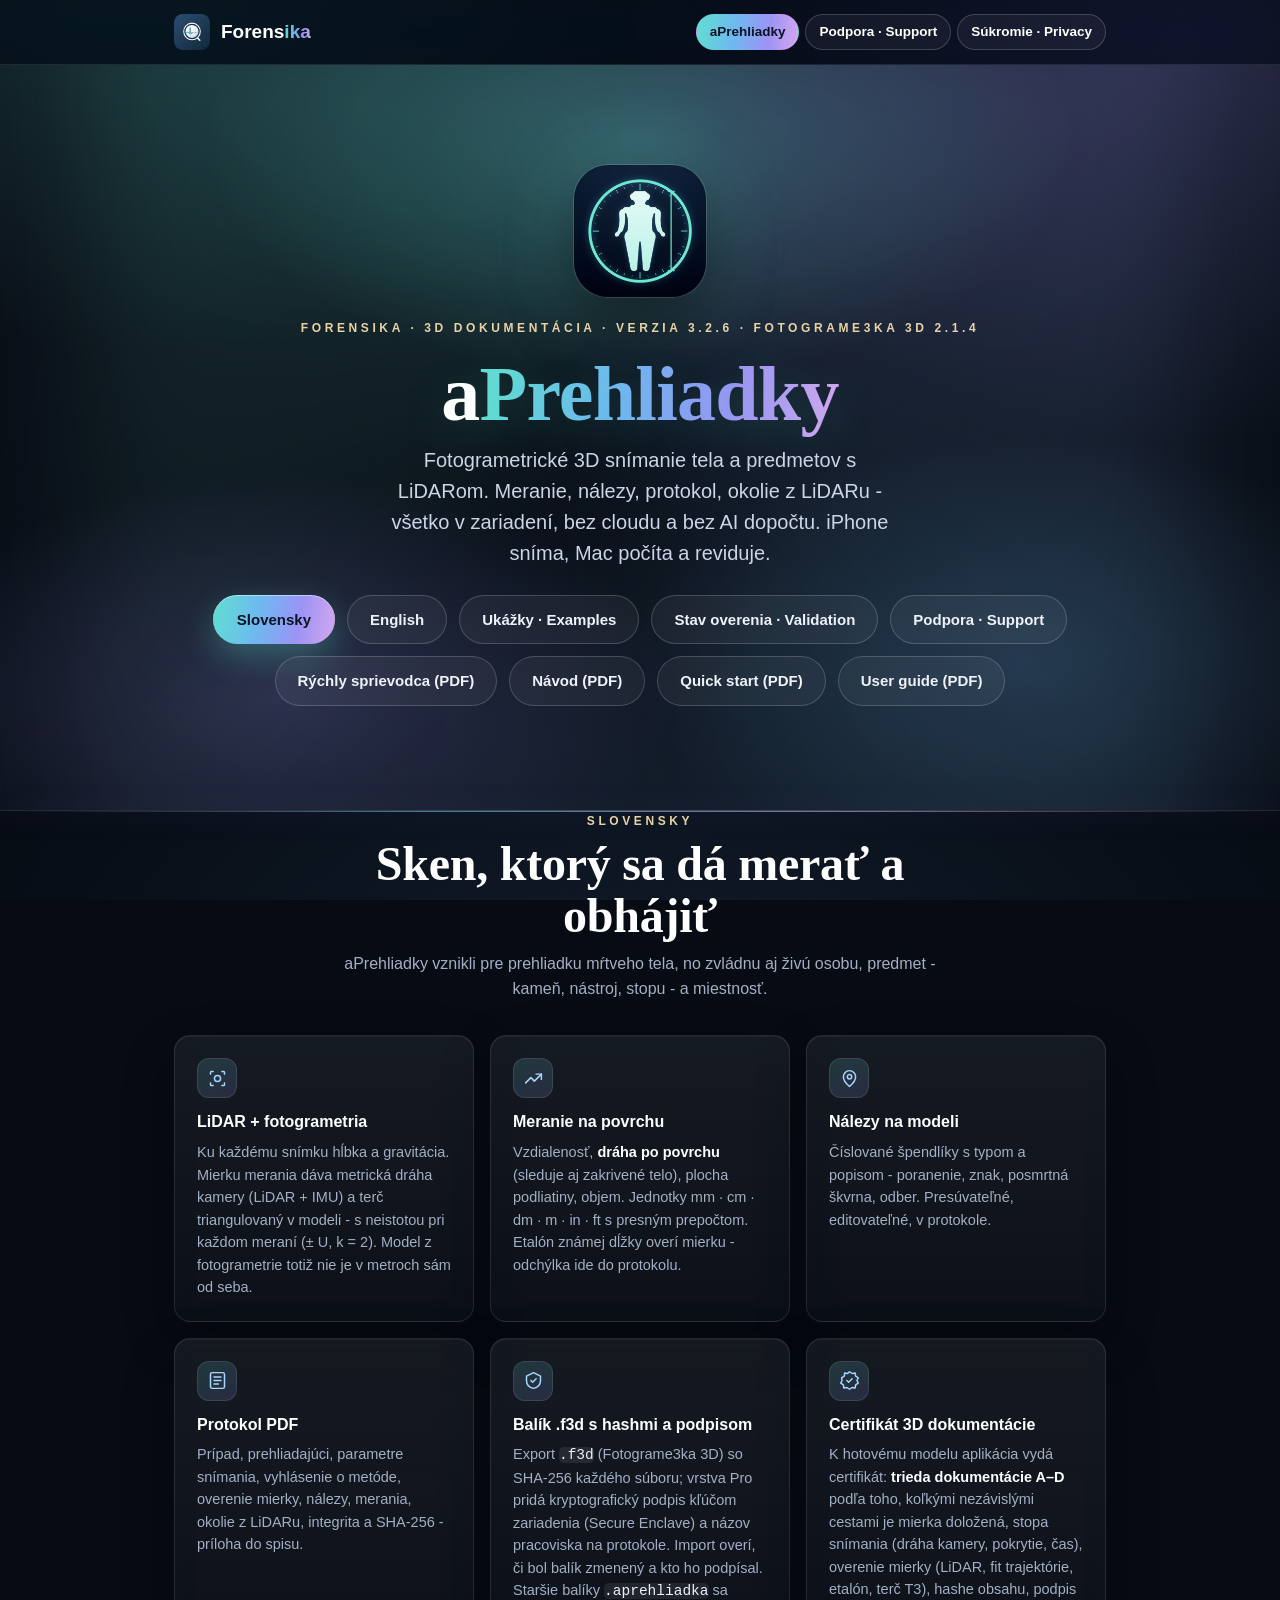
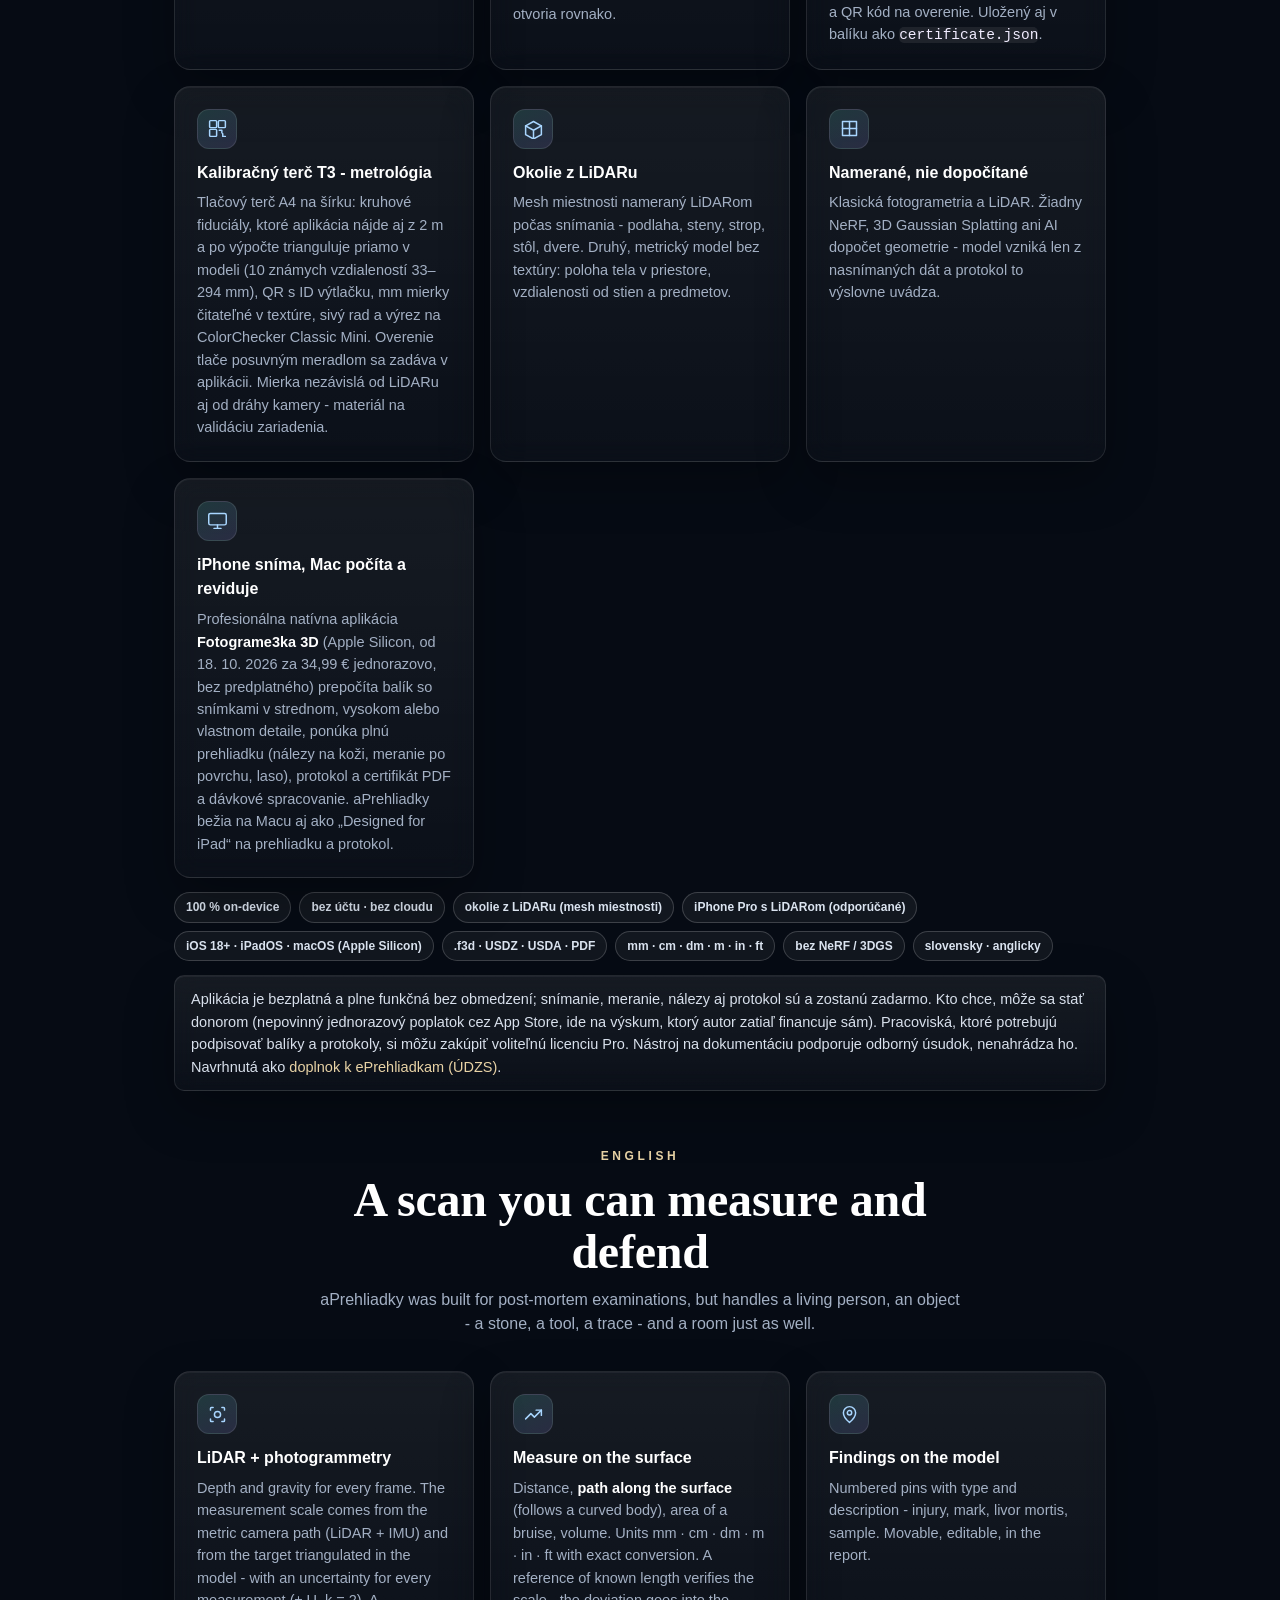
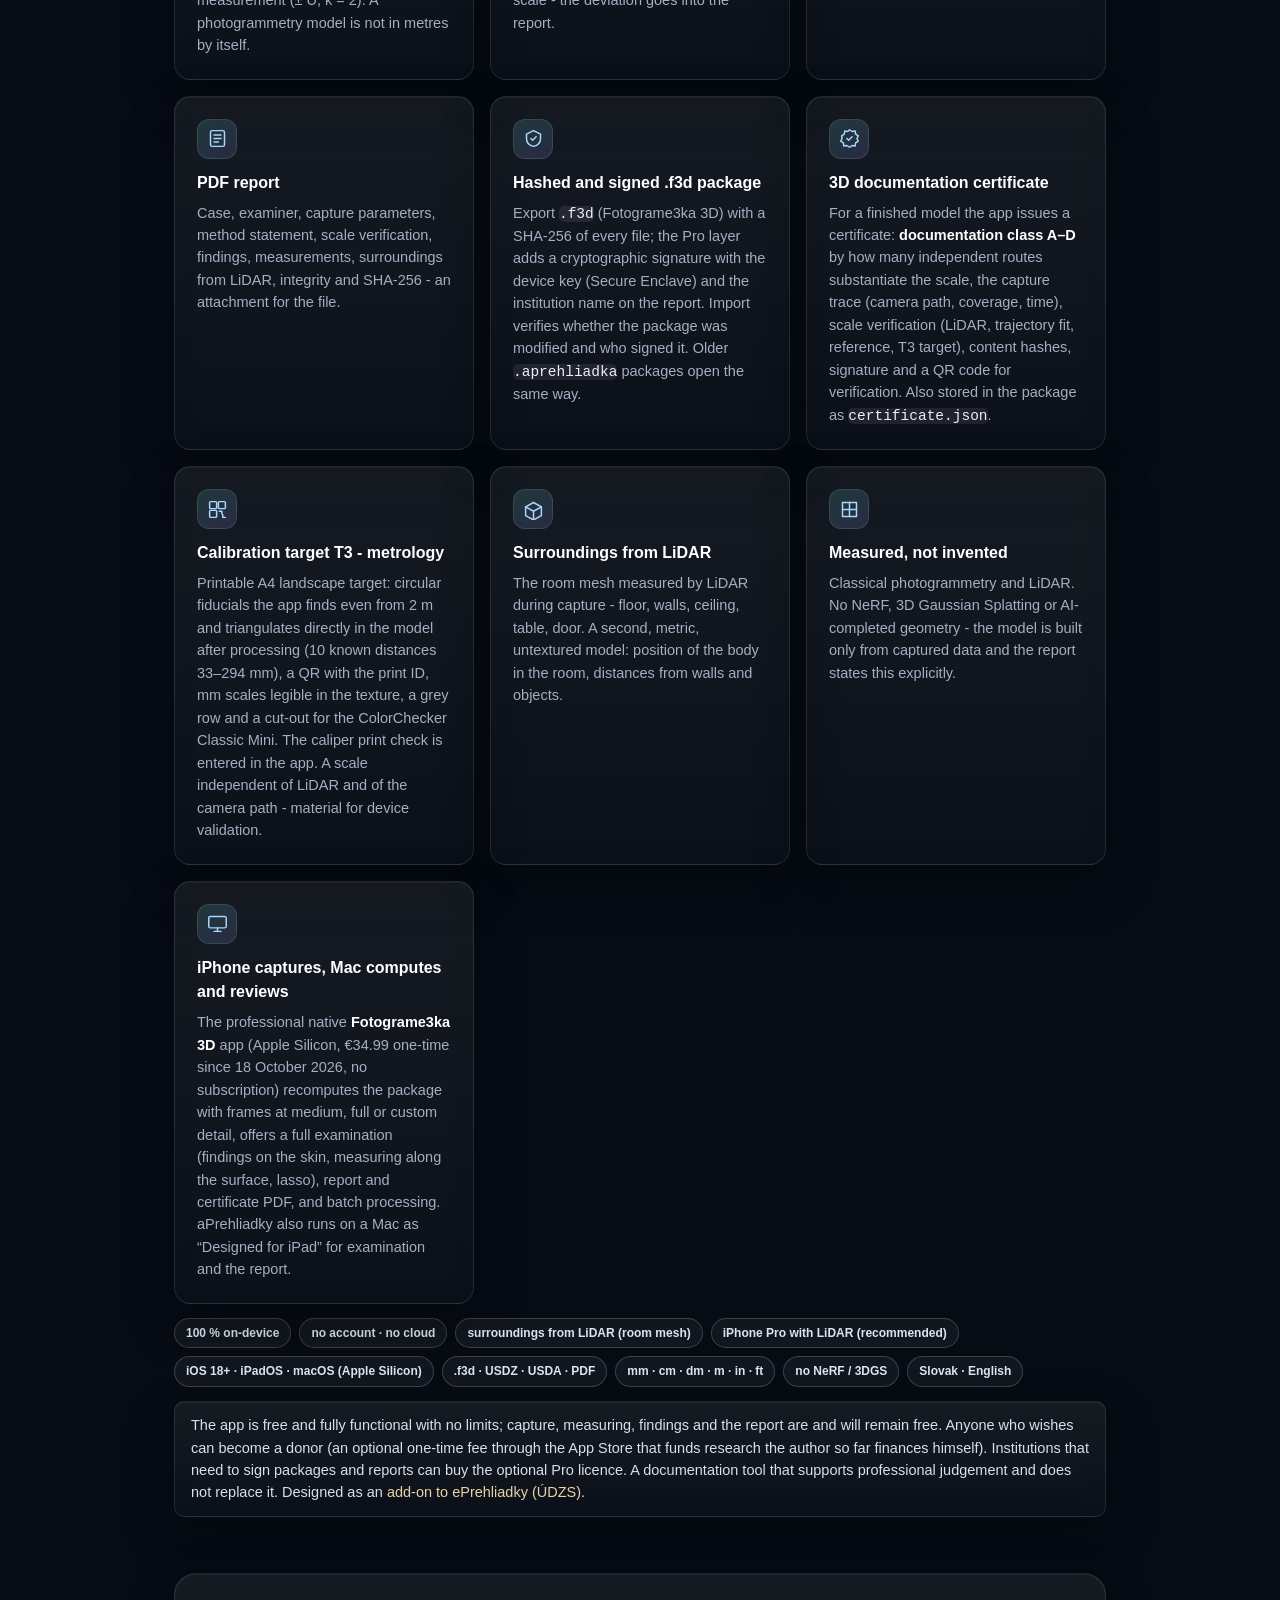
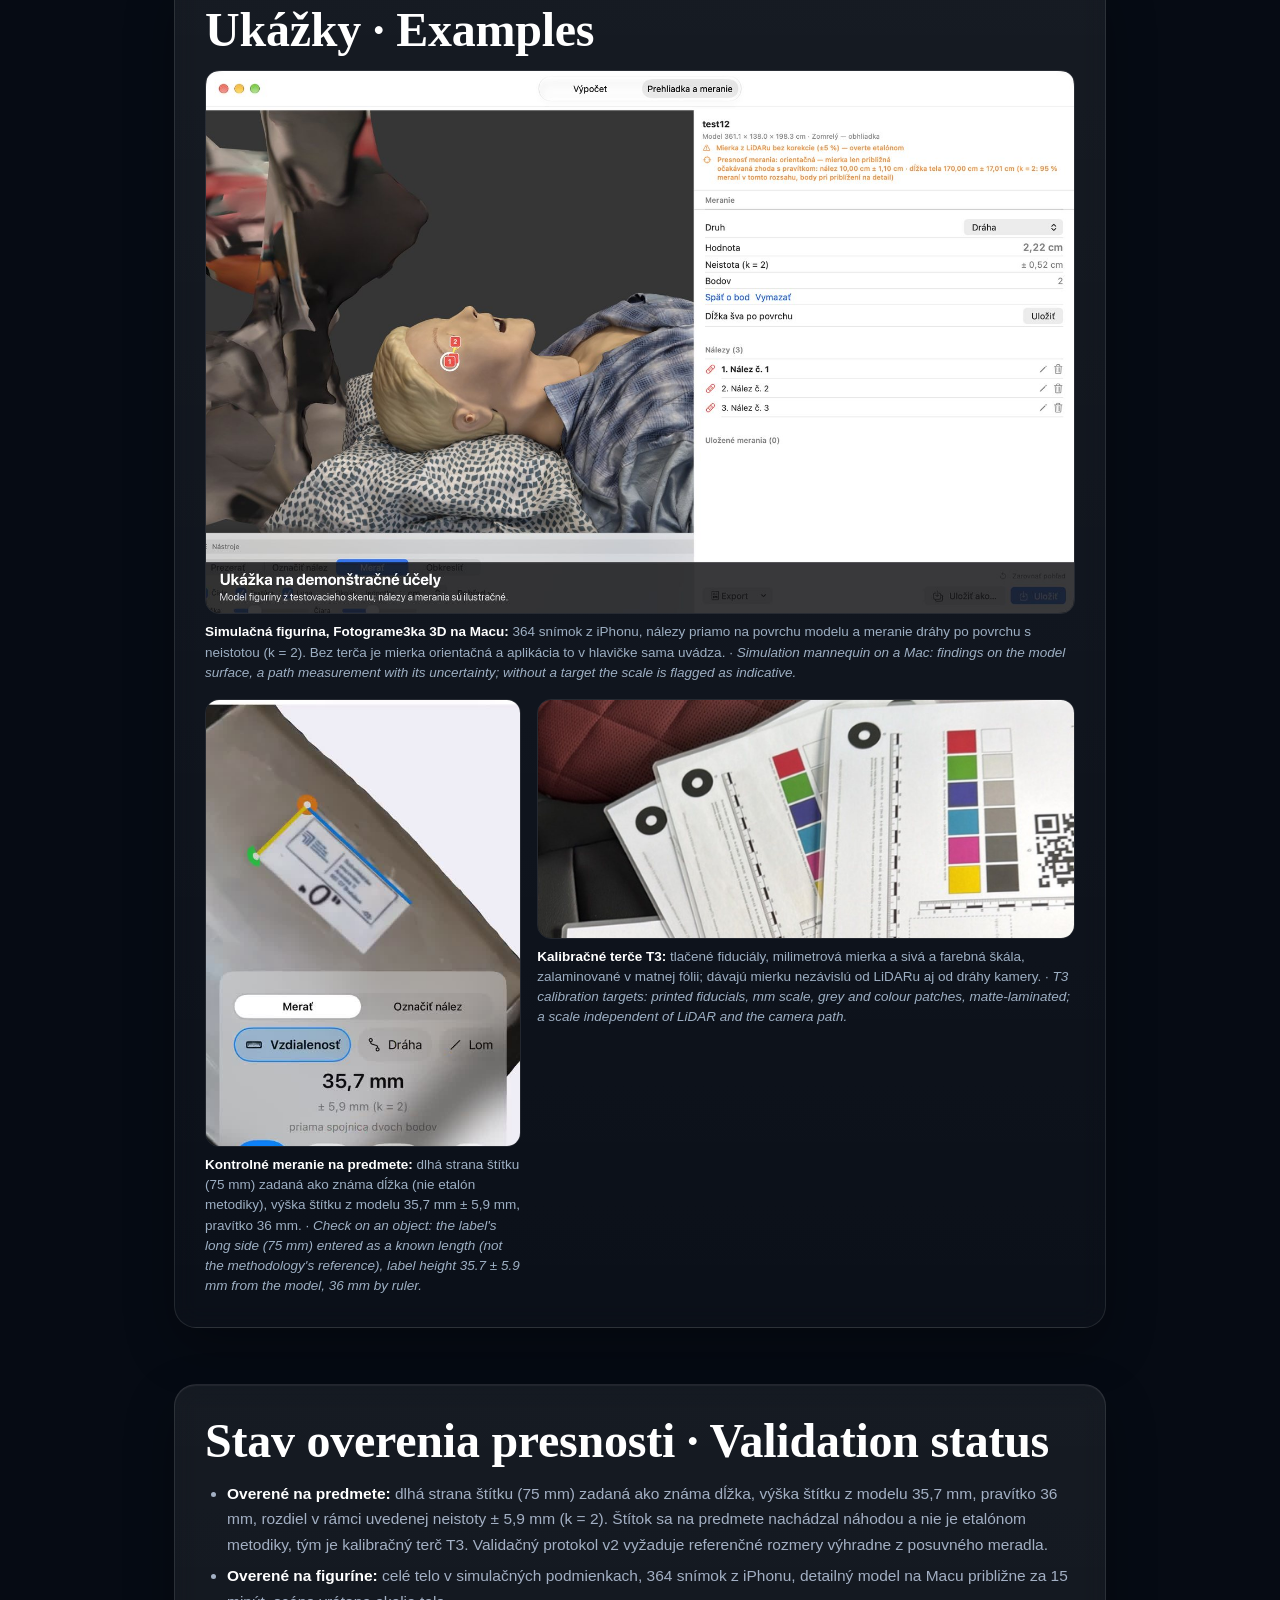
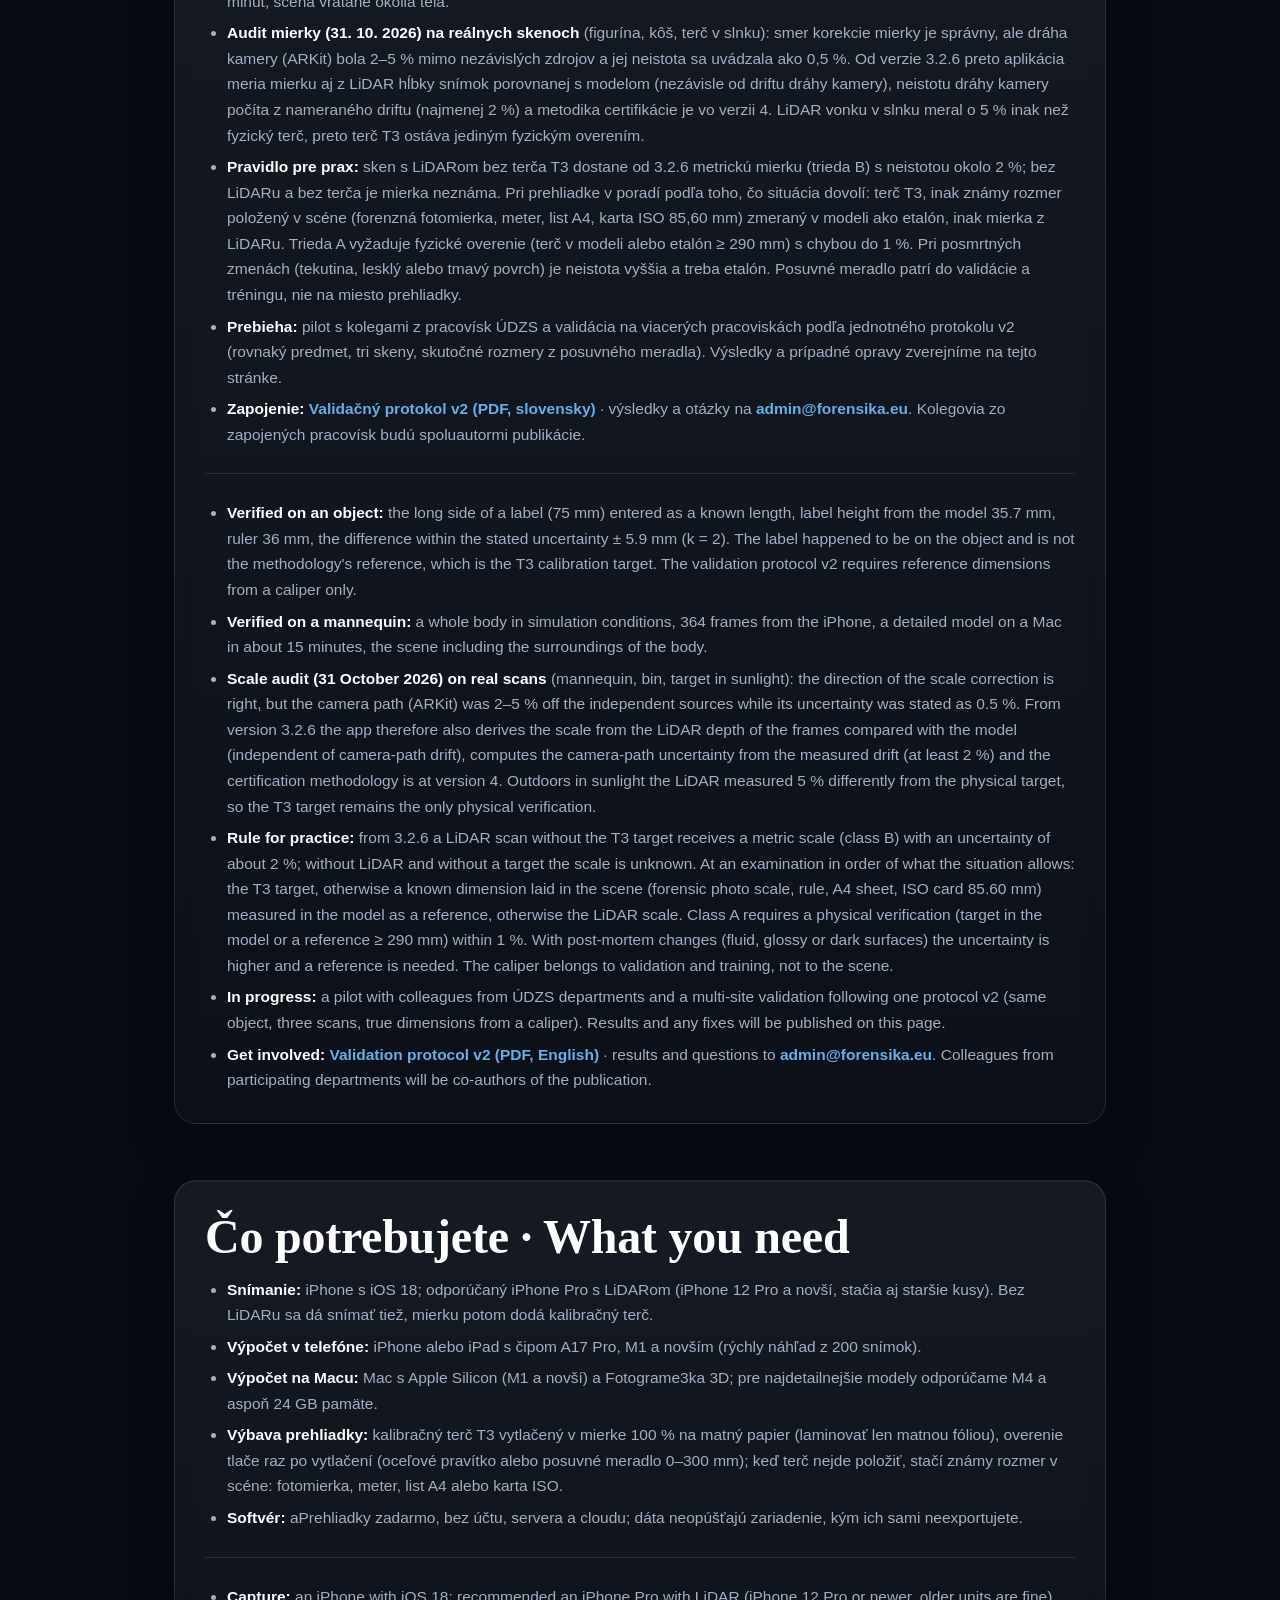
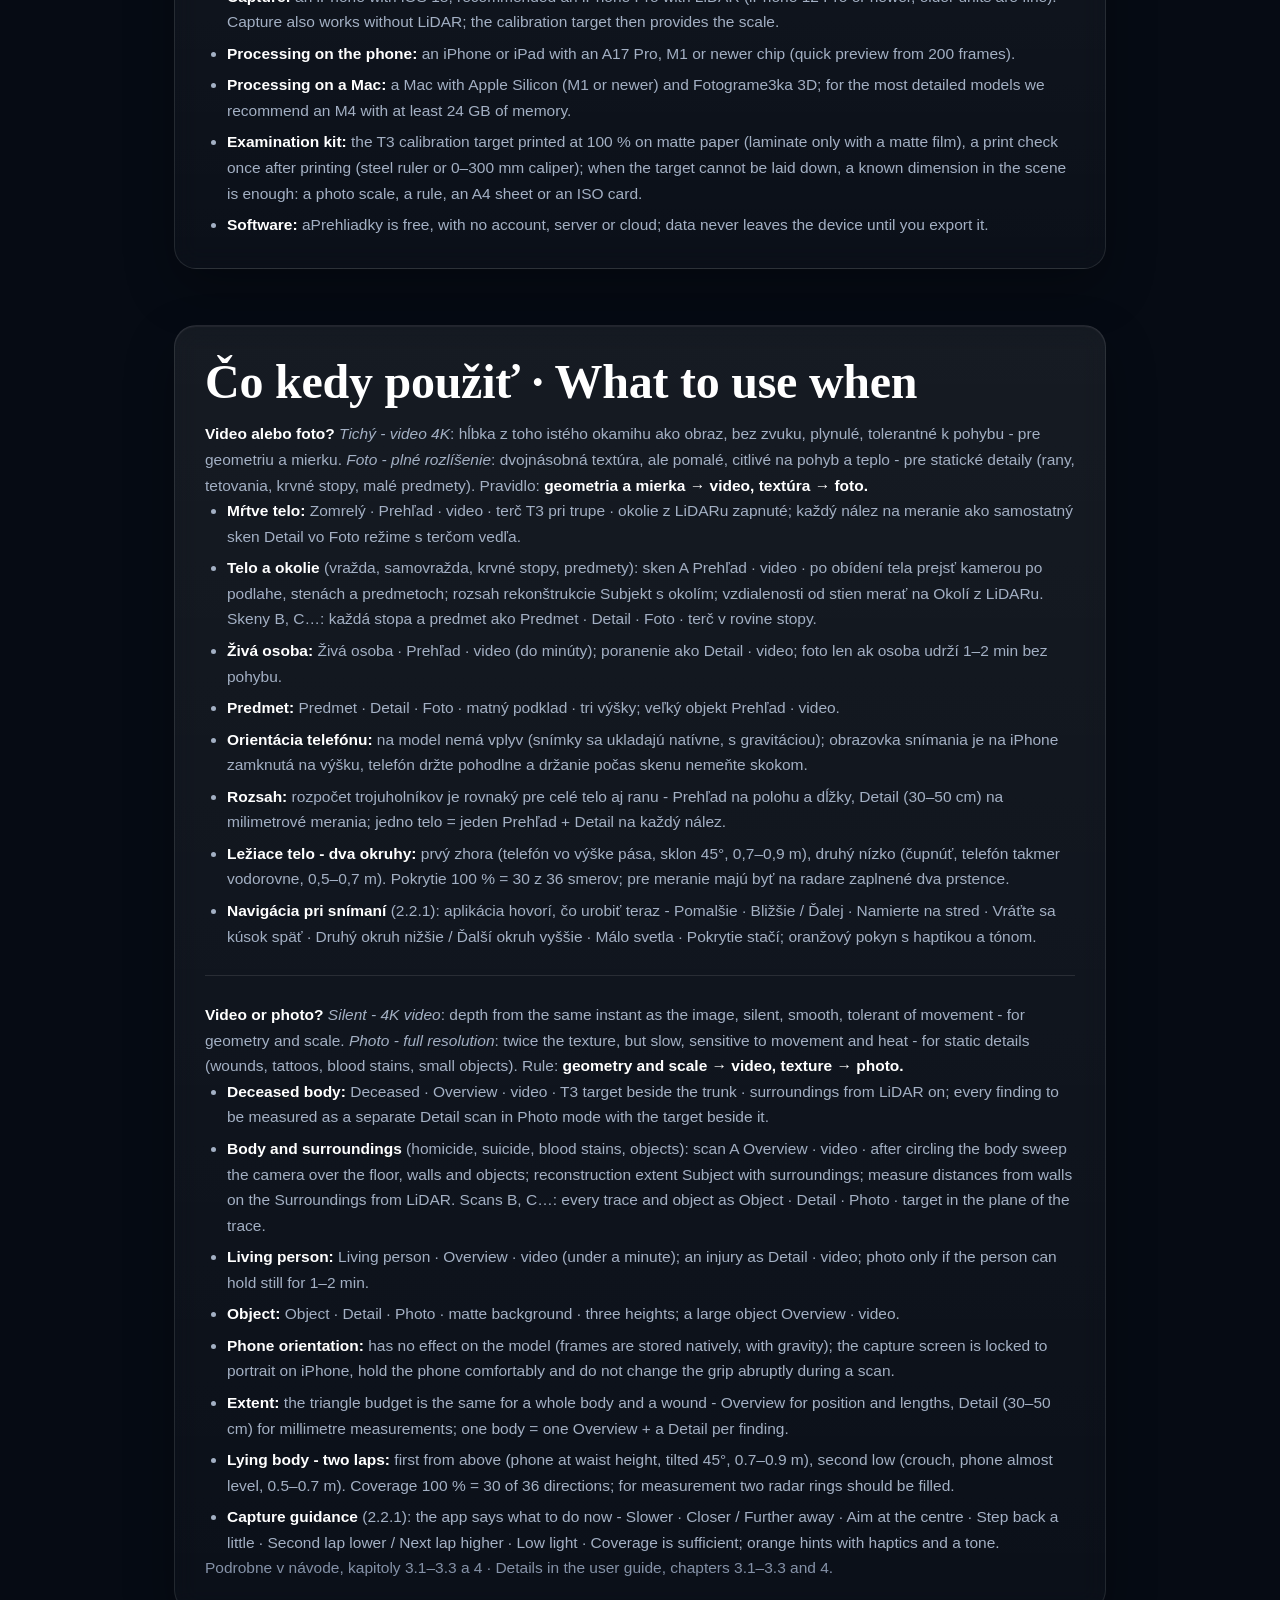
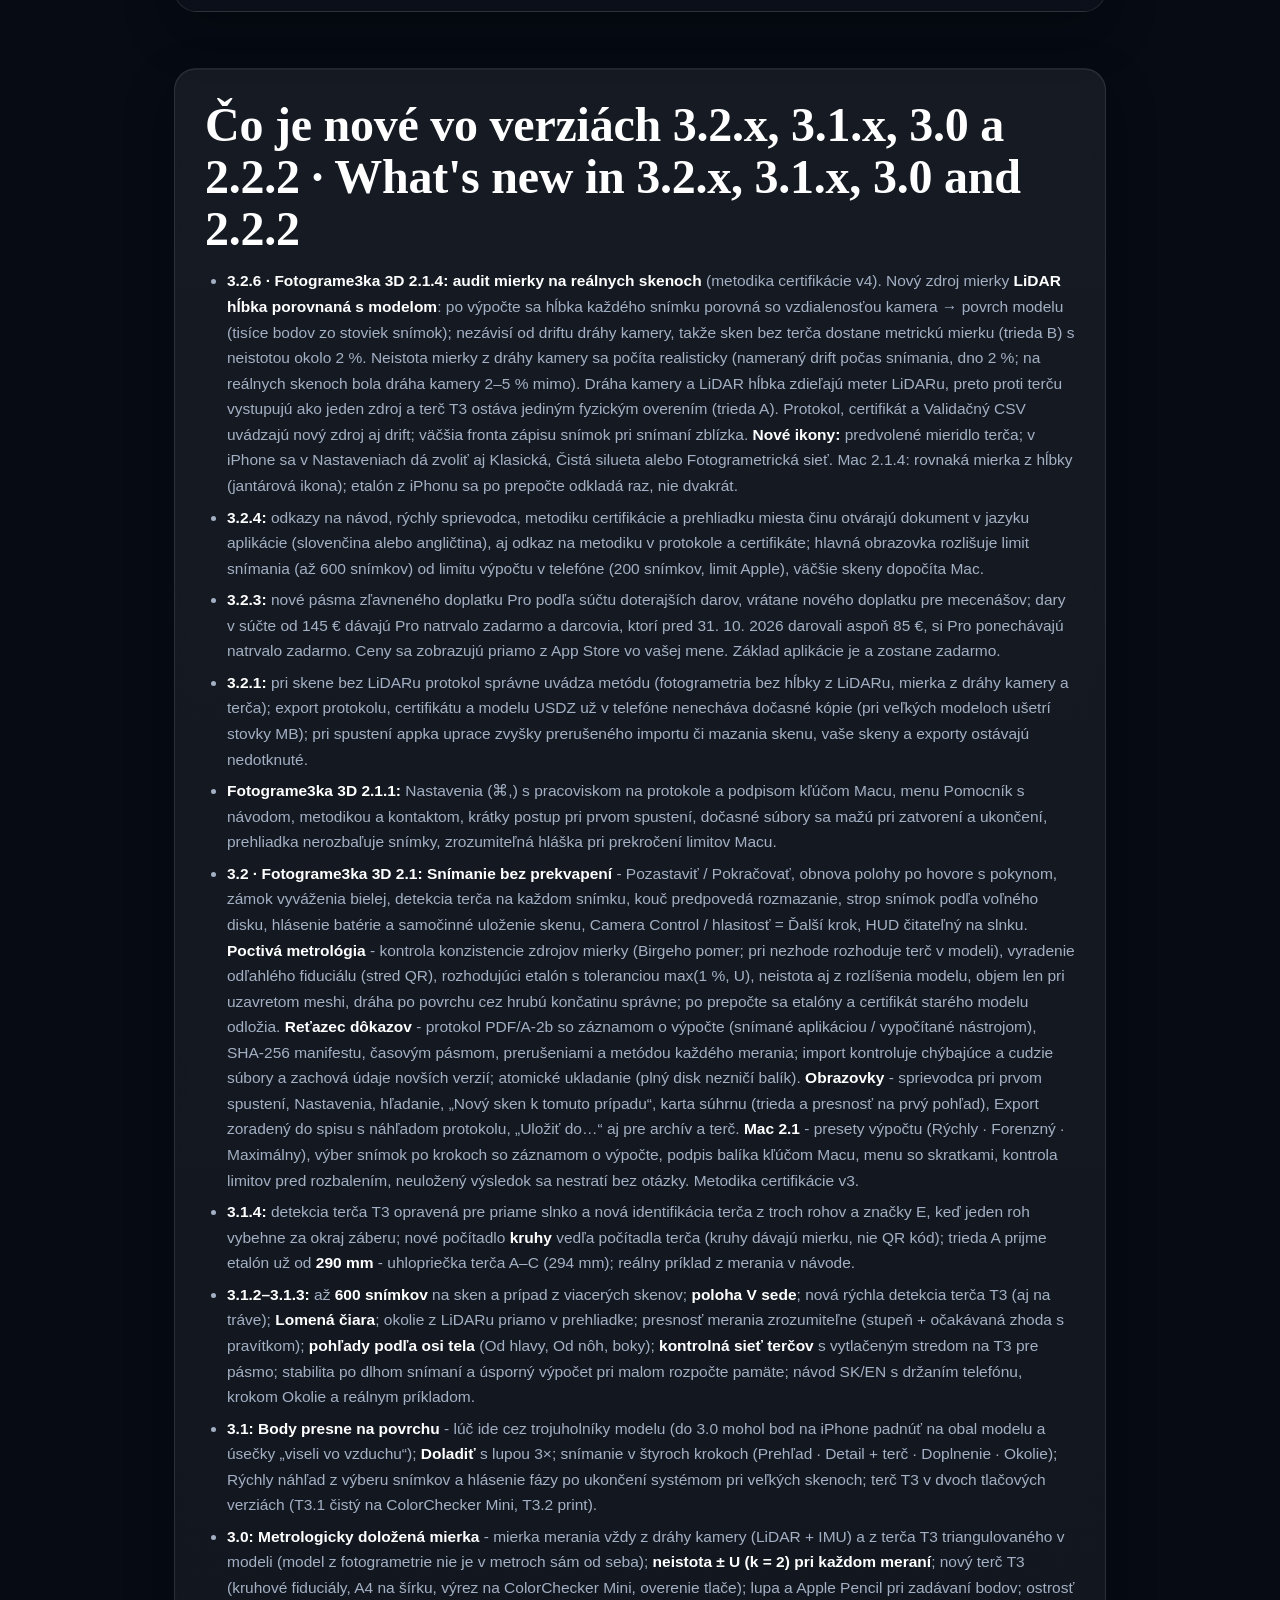
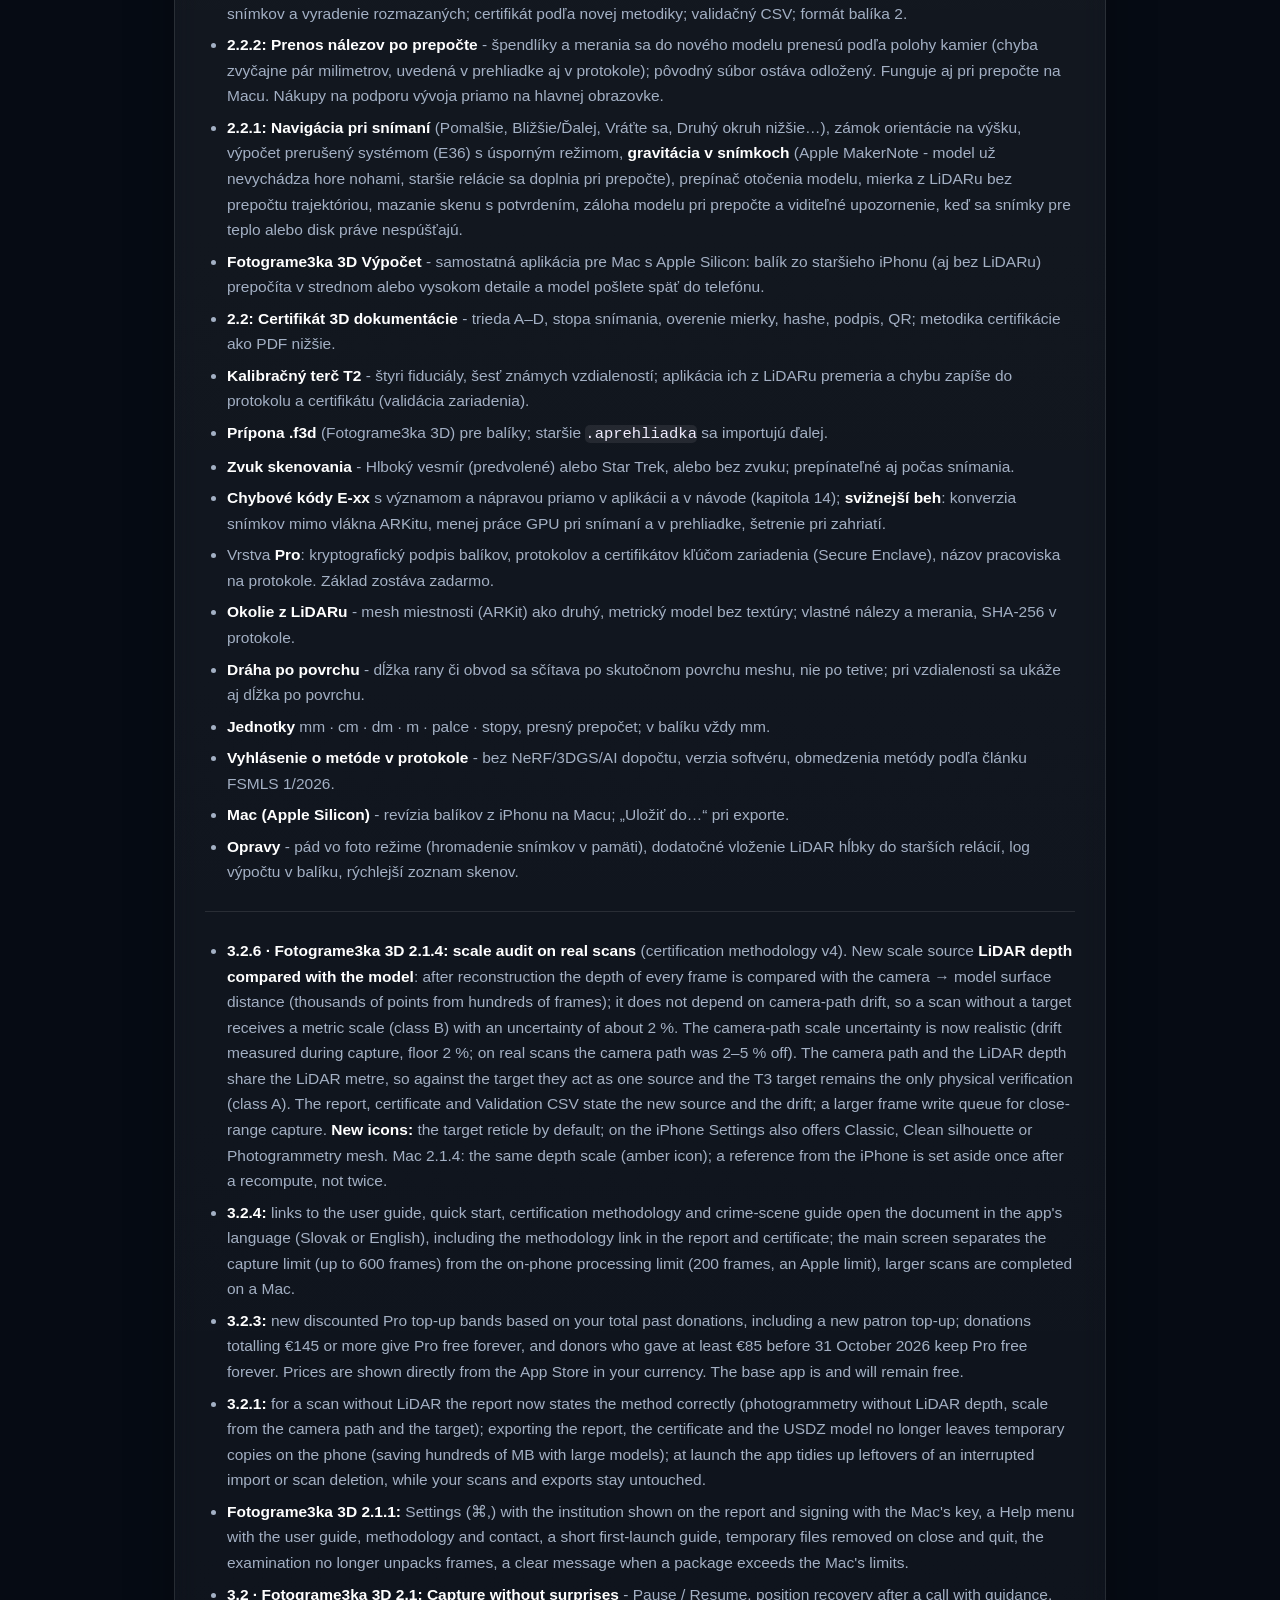
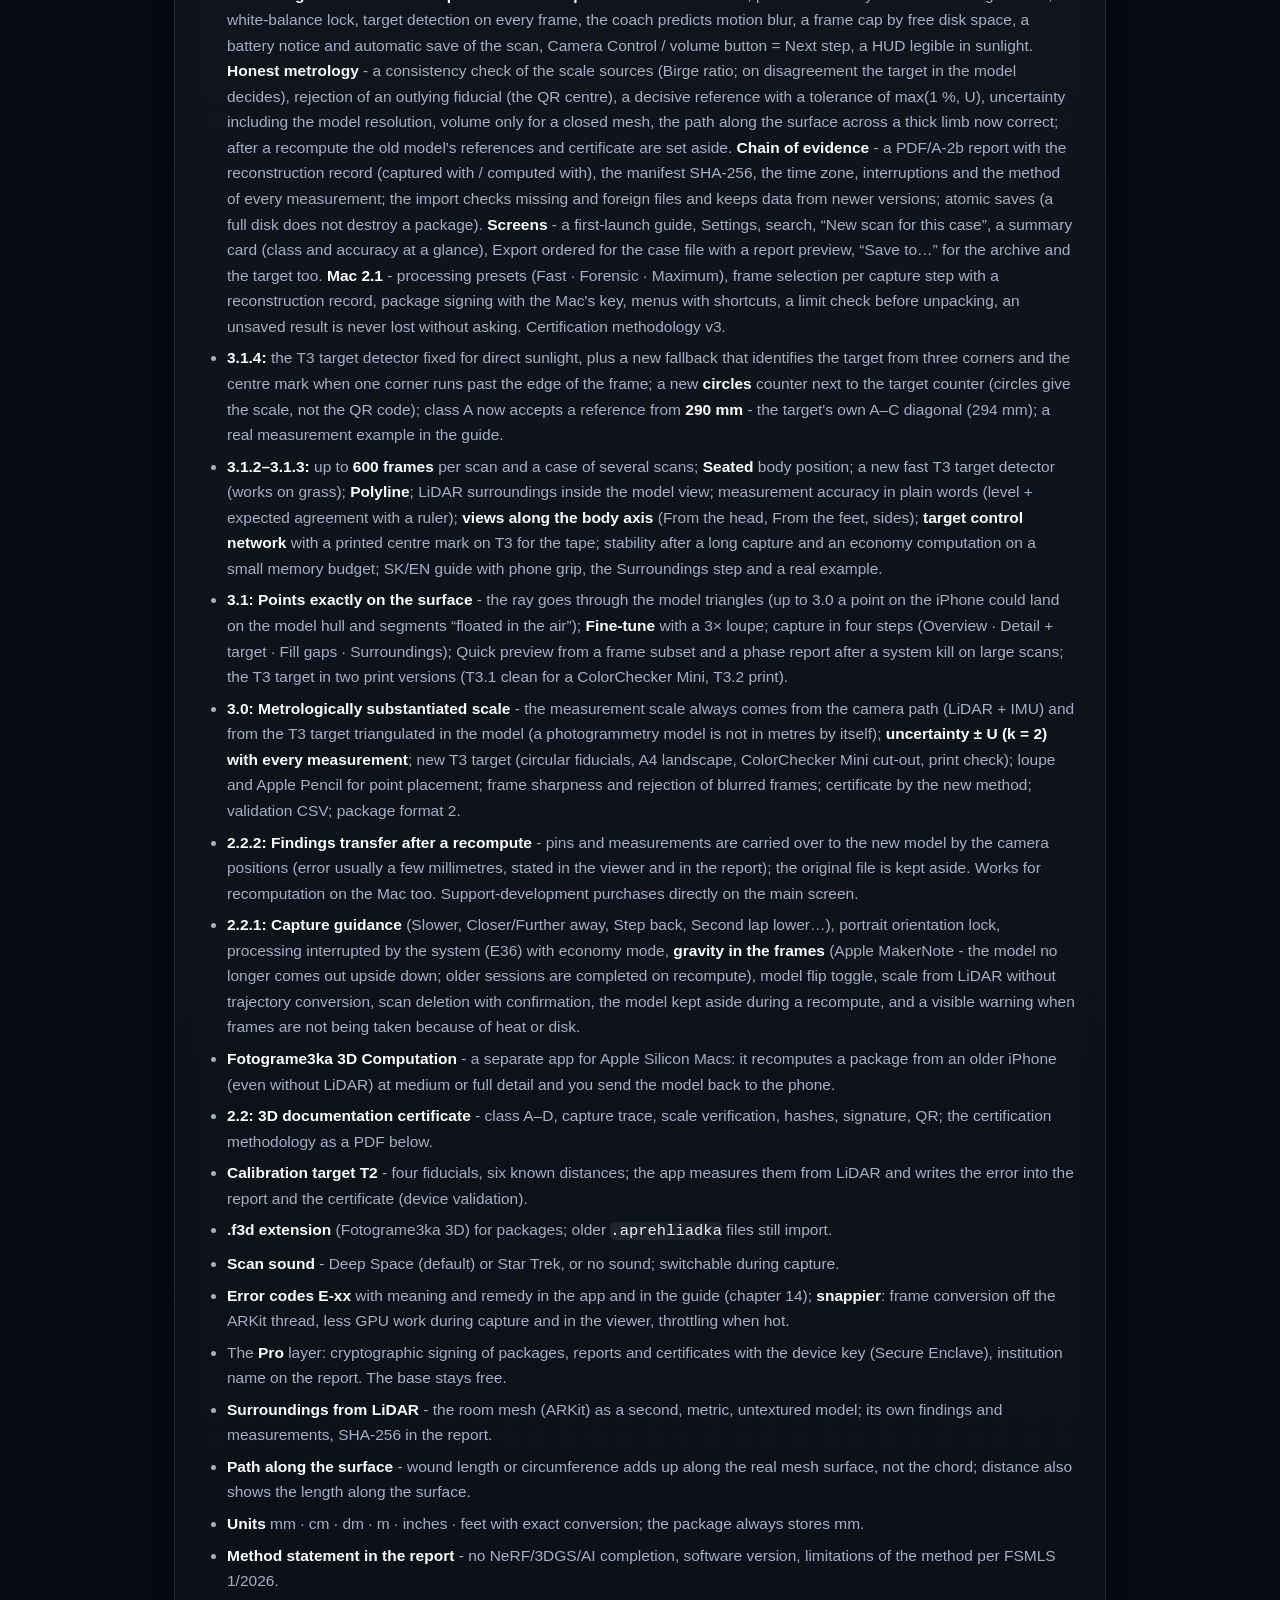
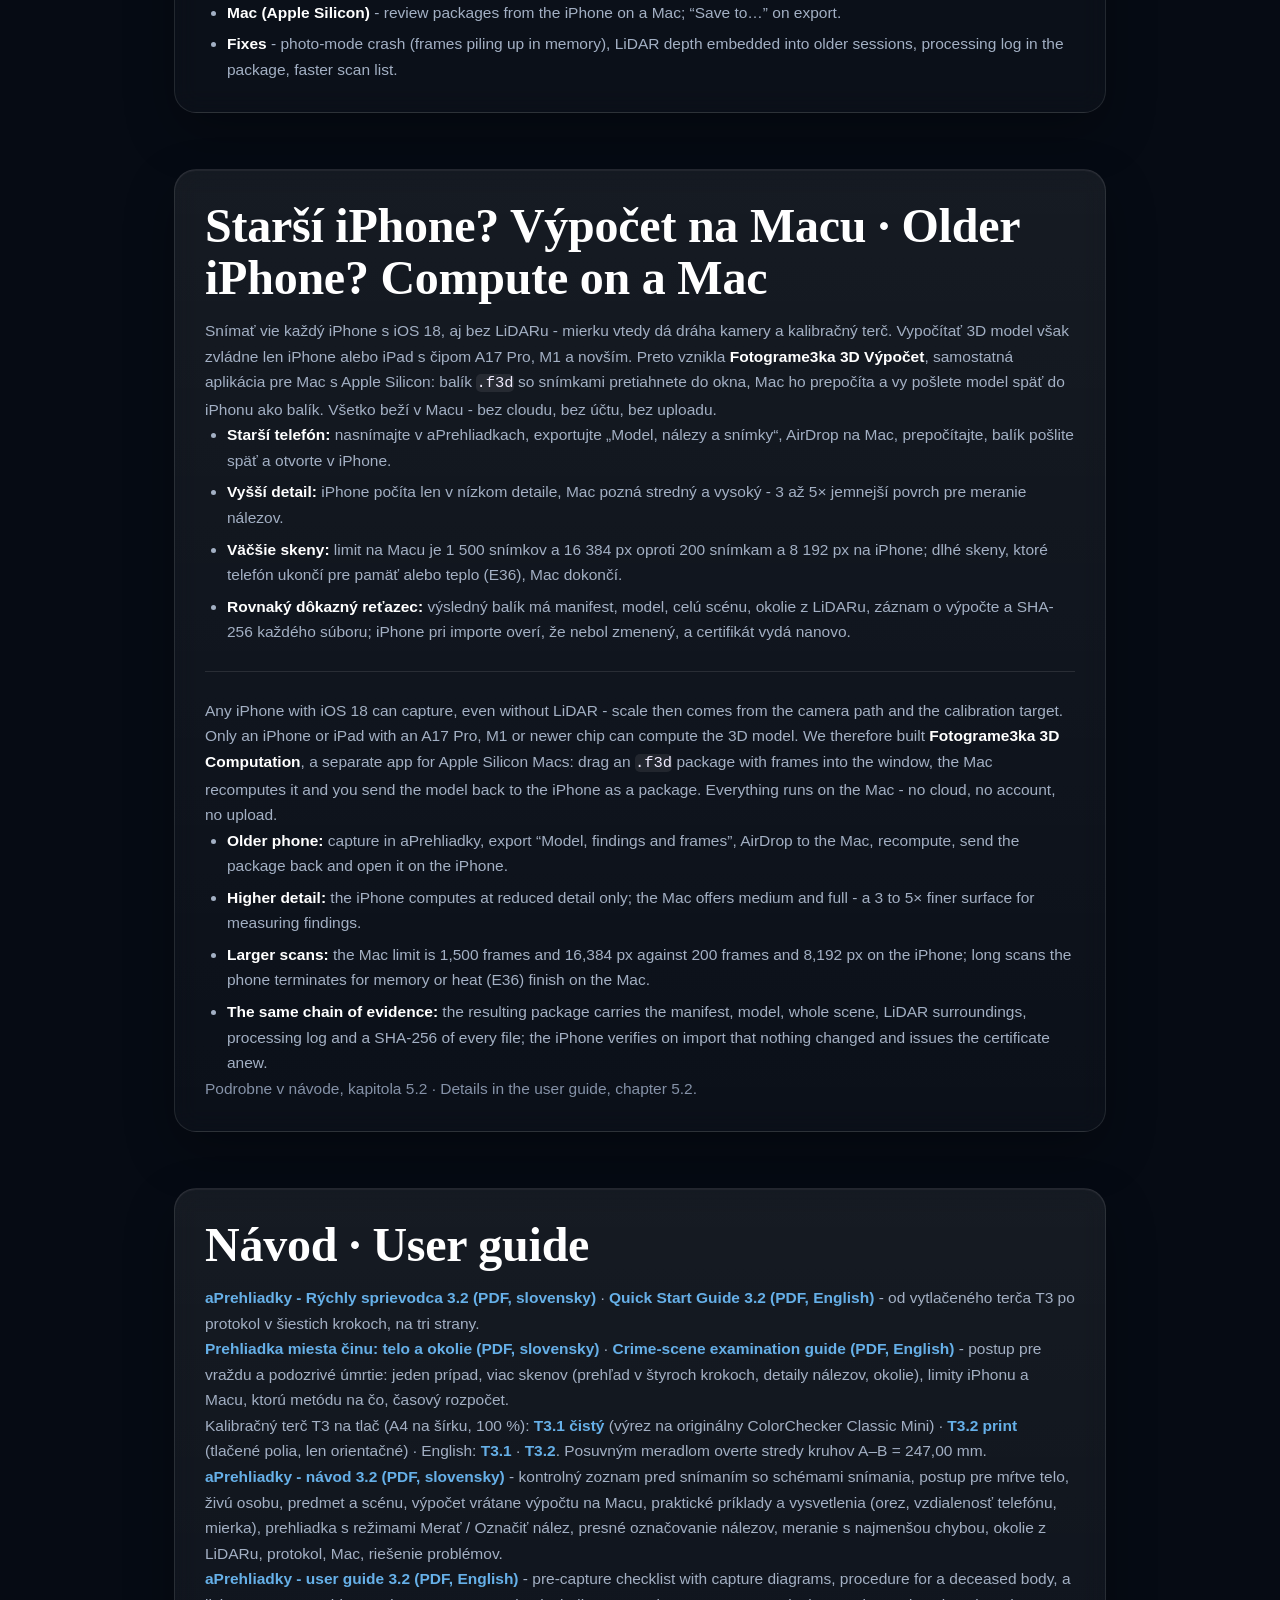
==== commit 5160daa1: "Krátke pomlčky, kanonické adresy a bezpečnostná politika" ====
--- a/index.html
+++ b/index.html
@@ -1,12 +1,13 @@
 <!DOCTYPE html>
 <html lang="sk">
 <head>
-<meta charset="UTF-8">
+<meta charset="UTF-8"><meta http-equiv="Content-Security-Policy" content="default-src 'self'; script-src 'self'; style-src 'self' 'unsafe-inline'; img-src 'self' data:; font-src 'self' data:; media-src 'self'; connect-src 'self' https://abacus.jasoncameron.dev; object-src 'none'; base-uri 'self'; form-action 'none'; upgrade-insecure-requests"><meta name="referrer" content="strict-origin-when-cross-origin">
 <meta name="viewport" content="width=device-width, initial-scale=1.0">
-<title>aPrehliadky — 3D dokumentácia tela, predmetov a miesta · Forensika</title>
-<meta name="description" content="aPrehliadky — fotogrametrické 3D snímanie tela a predmetov s LiDARom, meranie (mm, cm, m, in), dráha po povrchu, nálezy, protokol, LiDAR mesh miestnosti. Bez cloudu, bez NeRF/3DGS. iPhone, iPad, Mac. Možný doplnok k ePrehliadkam (ÚDZS). / Photogrammetric 3D body and object capture with LiDAR, on-device, no AI reconstruction; iPhone, iPad, Mac.">
-<meta property="og:title" content="aPrehliadky — 3D dokumentácia tela a predmetov · Forensika">
-<meta property="og:description" content="aPrehliadky — fotogrametrické 3D snímanie tela a predmetov s LiDARom, meranie v mm, nálezy, protokol. Všetko v telefóne, bez cloudu. / Photogrammetric 3D body and object capture with LiDAR, on-device.">
+<link rel="canonical" href="https://dzanino.github.io/aPrehliadky/">
+<title>aPrehliadky - 3D dokumentácia tela, predmetov a miesta · Forensika</title>
+<meta name="description" content="aPrehliadky - fotogrametrické 3D snímanie tela a predmetov s LiDARom, meranie (mm, cm, m, in), dráha po povrchu, nálezy, protokol, LiDAR mesh miestnosti. Bez cloudu, bez NeRF/3DGS. iPhone, iPad, Mac. Možný doplnok k ePrehliadkam (ÚDZS). / Photogrammetric 3D body and object capture with LiDAR, on-device, no AI reconstruction; iPhone, iPad, Mac.">
+<meta property="og:title" content="aPrehliadky - 3D dokumentácia tela a predmetov · Forensika">
+<meta property="og:description" content="aPrehliadky - fotogrametrické 3D snímanie tela a predmetov s LiDARom, meranie v mm, nálezy, protokol. Všetko v telefóne, bez cloudu. / Photogrammetric 3D body and object capture with LiDAR, on-device.">
 <meta property="og:image" content="https://dzanino.github.io/aPrehliadky/img/og-aprehliadky.jpg">
 <meta property="og:image:width" content="1200">
 <meta property="og:image:height" content="630">
@@ -139,7 +140,7 @@
     <img class="app" src="icon-512.png" alt="aPrehliadky">
     <div class="kicker">Forensika · 3D dokumentácia · verzia 3.2.6 · Fotograme3ka 3D 2.1.4</div>
     <h1>a<span class="accent">Prehliadky</span></h1>
-    <p class="lede">Fotogrametrické 3D snímanie tela a predmetov s LiDARom. Meranie, nálezy, protokol, okolie z LiDARu — všetko v zariadení, bez cloudu a bez AI dopočtu. iPhone sníma, Mac počíta a reviduje.</p>
+    <p class="lede">Fotogrametrické 3D snímanie tela a predmetov s LiDARom. Meranie, nálezy, protokol, okolie z LiDARu - všetko v zariadení, bez cloudu a bez AI dopočtu. iPhone sníma, Mac počíta a reviduje.</p>
     <div class="btns">
       <a class="btn-primary" href="#sk">Slovensky</a>
       <a class="btn-ghost" href="#en">English</a>
@@ -161,18 +162,18 @@
   <div class="sec-head">
     <div class="tag">Slovensky</div>
     <h2>Sken, ktorý sa dá merať a obhájiť</h2>
-    <p>aPrehliadky vznikli pre prehliadku mŕtveho tela, no zvládnu aj živú osobu, predmet — kameň, nástroj, stopu — a miestnosť.</p>
+    <p>aPrehliadky vznikli pre prehliadku mŕtveho tela, no zvládnu aj živú osobu, predmet - kameň, nástroj, stopu - a miestnosť.</p>
   </div>
   <div class="grid three">
-    <div class="d"><div class="ico"><svg viewBox="0 0 24 24"><path d="M4 7V5a1 1 0 0 1 1-1h2M17 4h2a1 1 0 0 1 1 1v2M20 17v2a1 1 0 0 1-1 1h-2M7 20H5a1 1 0 0 1-1-1v-2"/><circle cx="12" cy="12" r="3.5"/></svg></div><h3>LiDAR + fotogrametria</h3><p>Ku každému snímku hĺbka a gravitácia. Mierku merania dáva metrická dráha kamery (LiDAR + IMU) a terč triangulovaný v modeli — s neistotou pri každom meraní (± U, k = 2). Model z fotogrametrie totiž nie je v metroch sám od seba.</p></div>
-    <div class="d"><div class="ico"><svg viewBox="0 0 24 24"><path d="M3 17l6-6 4 4 8-8"/><path d="M15 7h6v6"/></svg></div><h3>Meranie na povrchu</h3><p>Vzdialenosť, <strong>dráha po povrchu</strong> (sleduje aj zakrivené telo), plocha podliatiny, objem. Jednotky mm · cm · dm · m · in · ft s presným prepočtom. Etalón známej dĺžky overí mierku — odchýlka ide do protokolu.</p></div>
-    <div class="d"><div class="ico"><svg viewBox="0 0 24 24"><path d="M12 21s7-5.5 7-11a7 7 0 0 0-14 0c0 5.5 7 11 7 11z"/><circle cx="12" cy="10" r="2.5"/></svg></div><h3>Nálezy na modeli</h3><p>Číslované špendlíky s typom a popisom — poranenie, znak, posmrtná škvrna, odber. Presúvateľné, editovateľné, v protokole.</p></div>
-    <div class="d"><div class="ico"><svg viewBox="0 0 24 24"><rect x="4" y="3" width="16" height="18" rx="2"/><path d="M8 8h8M8 12h8M8 16h5"/></svg></div><h3>Protokol PDF</h3><p>Prípad, prehliadajúci, parametre snímania, vyhlásenie o metóde, overenie mierky, nálezy, merania, okolie z LiDARu, integrita a SHA-256 — príloha do spisu.</p></div>
+    <div class="d"><div class="ico"><svg viewBox="0 0 24 24"><path d="M4 7V5a1 1 0 0 1 1-1h2M17 4h2a1 1 0 0 1 1 1v2M20 17v2a1 1 0 0 1-1 1h-2M7 20H5a1 1 0 0 1-1-1v-2"/><circle cx="12" cy="12" r="3.5"/></svg></div><h3>LiDAR + fotogrametria</h3><p>Ku každému snímku hĺbka a gravitácia. Mierku merania dáva metrická dráha kamery (LiDAR + IMU) a terč triangulovaný v modeli - s neistotou pri každom meraní (± U, k = 2). Model z fotogrametrie totiž nie je v metroch sám od seba.</p></div>
+    <div class="d"><div class="ico"><svg viewBox="0 0 24 24"><path d="M3 17l6-6 4 4 8-8"/><path d="M15 7h6v6"/></svg></div><h3>Meranie na povrchu</h3><p>Vzdialenosť, <strong>dráha po povrchu</strong> (sleduje aj zakrivené telo), plocha podliatiny, objem. Jednotky mm · cm · dm · m · in · ft s presným prepočtom. Etalón známej dĺžky overí mierku - odchýlka ide do protokolu.</p></div>
+    <div class="d"><div class="ico"><svg viewBox="0 0 24 24"><path d="M12 21s7-5.5 7-11a7 7 0 0 0-14 0c0 5.5 7 11 7 11z"/><circle cx="12" cy="10" r="2.5"/></svg></div><h3>Nálezy na modeli</h3><p>Číslované špendlíky s typom a popisom - poranenie, znak, posmrtná škvrna, odber. Presúvateľné, editovateľné, v protokole.</p></div>
+    <div class="d"><div class="ico"><svg viewBox="0 0 24 24"><rect x="4" y="3" width="16" height="18" rx="2"/><path d="M8 8h8M8 12h8M8 16h5"/></svg></div><h3>Protokol PDF</h3><p>Prípad, prehliadajúci, parametre snímania, vyhlásenie o metóde, overenie mierky, nálezy, merania, okolie z LiDARu, integrita a SHA-256 - príloha do spisu.</p></div>
     <div class="d"><div class="ico"><svg viewBox="0 0 24 24"><path d="M12 3l8 4v5c0 5-3.5 8-8 9-4.5-1-8-4-8-9V7z"/><path d="M9 12l2 2 4-4"/></svg></div><h3>Balík .f3d s hashmi a podpisom</h3><p>Export <code>.f3d</code> (Fotograme3ka 3D) so SHA-256 každého súboru; vrstva Pro pridá kryptografický podpis kľúčom zariadenia (Secure Enclave) a názov pracoviska na protokole. Import overí, či bol balík zmenený a kto ho podpísal. Staršie balíky <code>.aprehliadka</code> sa otvoria rovnako.</p></div>
     <div class="d"><div class="ico"><svg viewBox="0 0 24 24"><path d="M12 2l3 2 3.5-.5.5 3.5 3 2-1.5 3 1.5 3-3 2-.5 3.5-3.5-.5-3 2-3-2-3.5.5-.5-3.5-3-2 1.5-3L3 9l3-2 .5-3.5L10 4z"/><path d="M9 12l2 2 4-4"/></svg></div><h3>Certifikát 3D dokumentácie</h3><p>K hotovému modelu aplikácia vydá certifikát: <strong>trieda dokumentácie A–D</strong> podľa toho, koľkými nezávislými cestami je mierka doložená, stopa snímania (dráha kamery, pokrytie, čas), overenie mierky (LiDAR, fit trajektórie, etalón, terč T3), hashe obsahu, podpis a QR kód na overenie. Uložený aj v balíku ako <code>certificate.json</code>.</p></div>
-    <div class="d"><div class="ico"><svg viewBox="0 0 24 24"><rect x="3" y="3" width="8" height="8" rx="1"/><rect x="13" y="3" width="8" height="8" rx="1"/><rect x="3" y="13" width="8" height="8" rx="1"/><path d="M14 14h3v3M21 21h-3v-3"/></svg></div><h3>Kalibračný terč T3 — metrológia</h3><p>Tlačový terč A4 na šírku: kruhové fiduciály, ktoré aplikácia nájde aj z 2 m a po výpočte trianguluje priamo v modeli (10 známych vzdialeností 33–294 mm), QR s ID výtlačku, mm mierky čitateľné v textúre, sivý rad a výrez na ColorChecker Classic Mini. Overenie tlače posuvným meradlom sa zadáva v aplikácii. Mierka nezávislá od LiDARu aj od dráhy kamery — materiál na validáciu zariadenia.</p></div>
-    <div class="d"><div class="ico"><svg viewBox="0 0 24 24"><path d="M3 9l9-5 9 5v10l-9 5-9-5z"/><path d="M3 9l9 5 9-5M12 14v10"/></svg></div><h3>Okolie z LiDARu</h3><p>Mesh miestnosti nameraný LiDARom počas snímania — podlaha, steny, strop, stôl, dvere. Druhý, metrický model bez textúry: poloha tela v priestore, vzdialenosti od stien a predmetov.</p></div>
-    <div class="d"><div class="ico"><svg viewBox="0 0 24 24"><path d="M4 4h16v16H4z"/><path d="M4 12h16M12 4v16"/></svg></div><h3>Namerané, nie dopočítané</h3><p>Klasická fotogrametria a LiDAR. Žiadny NeRF, 3D Gaussian Splatting ani AI dopočet geometrie — model vzniká len z nasnímaných dát a protokol to výslovne uvádza.</p></div>
+    <div class="d"><div class="ico"><svg viewBox="0 0 24 24"><rect x="3" y="3" width="8" height="8" rx="1"/><rect x="13" y="3" width="8" height="8" rx="1"/><rect x="3" y="13" width="8" height="8" rx="1"/><path d="M14 14h3v3M21 21h-3v-3"/></svg></div><h3>Kalibračný terč T3 - metrológia</h3><p>Tlačový terč A4 na šírku: kruhové fiduciály, ktoré aplikácia nájde aj z 2 m a po výpočte trianguluje priamo v modeli (10 známych vzdialeností 33–294 mm), QR s ID výtlačku, mm mierky čitateľné v textúre, sivý rad a výrez na ColorChecker Classic Mini. Overenie tlače posuvným meradlom sa zadáva v aplikácii. Mierka nezávislá od LiDARu aj od dráhy kamery - materiál na validáciu zariadenia.</p></div>
+    <div class="d"><div class="ico"><svg viewBox="0 0 24 24"><path d="M3 9l9-5 9 5v10l-9 5-9-5z"/><path d="M3 9l9 5 9-5M12 14v10"/></svg></div><h3>Okolie z LiDARu</h3><p>Mesh miestnosti nameraný LiDARom počas snímania - podlaha, steny, strop, stôl, dvere. Druhý, metrický model bez textúry: poloha tela v priestore, vzdialenosti od stien a predmetov.</p></div>
+    <div class="d"><div class="ico"><svg viewBox="0 0 24 24"><path d="M4 4h16v16H4z"/><path d="M4 12h16M12 4v16"/></svg></div><h3>Namerané, nie dopočítané</h3><p>Klasická fotogrametria a LiDAR. Žiadny NeRF, 3D Gaussian Splatting ani AI dopočet geometrie - model vzniká len z nasnímaných dát a protokol to výslovne uvádza.</p></div>
     <div class="d"><div class="ico"><svg viewBox="0 0 24 24"><rect x="2" y="4" width="20" height="13" rx="2"/><path d="M8 21h8M12 17v4"/></svg></div><h3>iPhone sníma, Mac počíta a reviduje</h3><p>Profesionálna natívna aplikácia <strong>Fotograme3ka 3D</strong> (Apple Silicon, od 18. 10. 2026 za 34,99 € jednorazovo, bez predplatného) prepočíta balík so snímkami v strednom, vysokom alebo vlastnom detaile, ponúka plnú prehliadku (nálezy na koži, meranie po povrchu, laso), protokol a certifikát PDF a dávkové spracovanie. aPrehliadky bežia na Macu aj ako „Designed for iPad“ na prehliadku a protokol.</p></div>
   </div>
   <div class="pills">
@@ -185,18 +186,18 @@
   <div class="sec-head">
     <div class="tag">English</div>
     <h2>A scan you can measure and defend</h2>
-    <p>aPrehliadky was built for post-mortem examinations, but handles a living person, an object — a stone, a tool, a trace — and a room just as well.</p>
+    <p>aPrehliadky was built for post-mortem examinations, but handles a living person, an object - a stone, a tool, a trace - and a room just as well.</p>
   </div>
   <div class="grid three">
-    <div class="d"><div class="ico"><svg viewBox="0 0 24 24"><path d="M4 7V5a1 1 0 0 1 1-1h2M17 4h2a1 1 0 0 1 1 1v2M20 17v2a1 1 0 0 1-1 1h-2M7 20H5a1 1 0 0 1-1-1v-2"/><circle cx="12" cy="12" r="3.5"/></svg></div><h3>LiDAR + photogrammetry</h3><p>Depth and gravity for every frame. The measurement scale comes from the metric camera path (LiDAR + IMU) and from the target triangulated in the model — with an uncertainty for every measurement (± U, k = 2). A photogrammetry model is not in metres by itself.</p></div>
-    <div class="d"><div class="ico"><svg viewBox="0 0 24 24"><path d="M3 17l6-6 4 4 8-8"/><path d="M15 7h6v6"/></svg></div><h3>Measure on the surface</h3><p>Distance, <strong>path along the surface</strong> (follows a curved body), area of a bruise, volume. Units mm · cm · dm · m · in · ft with exact conversion. A reference of known length verifies the scale — the deviation goes into the report.</p></div>
-    <div class="d"><div class="ico"><svg viewBox="0 0 24 24"><path d="M12 21s7-5.5 7-11a7 7 0 0 0-14 0c0 5.5 7 11 7 11z"/><circle cx="12" cy="10" r="2.5"/></svg></div><h3>Findings on the model</h3><p>Numbered pins with type and description — injury, mark, livor mortis, sample. Movable, editable, in the report.</p></div>
-    <div class="d"><div class="ico"><svg viewBox="0 0 24 24"><rect x="4" y="3" width="16" height="18" rx="2"/><path d="M8 8h8M8 12h8M8 16h5"/></svg></div><h3>PDF report</h3><p>Case, examiner, capture parameters, method statement, scale verification, findings, measurements, surroundings from LiDAR, integrity and SHA-256 — an attachment for the file.</p></div>
+    <div class="d"><div class="ico"><svg viewBox="0 0 24 24"><path d="M4 7V5a1 1 0 0 1 1-1h2M17 4h2a1 1 0 0 1 1 1v2M20 17v2a1 1 0 0 1-1 1h-2M7 20H5a1 1 0 0 1-1-1v-2"/><circle cx="12" cy="12" r="3.5"/></svg></div><h3>LiDAR + photogrammetry</h3><p>Depth and gravity for every frame. The measurement scale comes from the metric camera path (LiDAR + IMU) and from the target triangulated in the model - with an uncertainty for every measurement (± U, k = 2). A photogrammetry model is not in metres by itself.</p></div>
+    <div class="d"><div class="ico"><svg viewBox="0 0 24 24"><path d="M3 17l6-6 4 4 8-8"/><path d="M15 7h6v6"/></svg></div><h3>Measure on the surface</h3><p>Distance, <strong>path along the surface</strong> (follows a curved body), area of a bruise, volume. Units mm · cm · dm · m · in · ft with exact conversion. A reference of known length verifies the scale - the deviation goes into the report.</p></div>
+    <div class="d"><div class="ico"><svg viewBox="0 0 24 24"><path d="M12 21s7-5.5 7-11a7 7 0 0 0-14 0c0 5.5 7 11 7 11z"/><circle cx="12" cy="10" r="2.5"/></svg></div><h3>Findings on the model</h3><p>Numbered pins with type and description - injury, mark, livor mortis, sample. Movable, editable, in the report.</p></div>
+    <div class="d"><div class="ico"><svg viewBox="0 0 24 24"><rect x="4" y="3" width="16" height="18" rx="2"/><path d="M8 8h8M8 12h8M8 16h5"/></svg></div><h3>PDF report</h3><p>Case, examiner, capture parameters, method statement, scale verification, findings, measurements, surroundings from LiDAR, integrity and SHA-256 - an attachment for the file.</p></div>
     <div class="d"><div class="ico"><svg viewBox="0 0 24 24"><path d="M12 3l8 4v5c0 5-3.5 8-8 9-4.5-1-8-4-8-9V7z"/><path d="M9 12l2 2 4-4"/></svg></div><h3>Hashed and signed .f3d package</h3><p>Export <code>.f3d</code> (Fotograme3ka 3D) with a SHA-256 of every file; the Pro layer adds a cryptographic signature with the device key (Secure Enclave) and the institution name on the report. Import verifies whether the package was modified and who signed it. Older <code>.aprehliadka</code> packages open the same way.</p></div>
     <div class="d"><div class="ico"><svg viewBox="0 0 24 24"><path d="M12 2l3 2 3.5-.5.5 3.5 3 2-1.5 3 1.5 3-3 2-.5 3.5-3.5-.5-3 2-3-2-3.5.5-.5-3.5-3-2 1.5-3L3 9l3-2 .5-3.5L10 4z"/><path d="M9 12l2 2 4-4"/></svg></div><h3>3D documentation certificate</h3><p>For a finished model the app issues a certificate: <strong>documentation class A–D</strong> by how many independent routes substantiate the scale, the capture trace (camera path, coverage, time), scale verification (LiDAR, trajectory fit, reference, T3 target), content hashes, signature and a QR code for verification. Also stored in the package as <code>certificate.json</code>.</p></div>
-    <div class="d"><div class="ico"><svg viewBox="0 0 24 24"><rect x="3" y="3" width="8" height="8" rx="1"/><rect x="13" y="3" width="8" height="8" rx="1"/><rect x="3" y="13" width="8" height="8" rx="1"/><path d="M14 14h3v3M21 21h-3v-3"/></svg></div><h3>Calibration target T3 — metrology</h3><p>Printable A4 landscape target: circular fiducials the app finds even from 2 m and triangulates directly in the model after processing (10 known distances 33–294 mm), a QR with the print ID, mm scales legible in the texture, a grey row and a cut-out for the ColorChecker Classic Mini. The caliper print check is entered in the app. A scale independent of LiDAR and of the camera path — material for device validation.</p></div>
-    <div class="d"><div class="ico"><svg viewBox="0 0 24 24"><path d="M3 9l9-5 9 5v10l-9 5-9-5z"/><path d="M3 9l9 5 9-5M12 14v10"/></svg></div><h3>Surroundings from LiDAR</h3><p>The room mesh measured by LiDAR during capture — floor, walls, ceiling, table, door. A second, metric, untextured model: position of the body in the room, distances from walls and objects.</p></div>
-    <div class="d"><div class="ico"><svg viewBox="0 0 24 24"><path d="M4 4h16v16H4z"/><path d="M4 12h16M12 4v16"/></svg></div><h3>Measured, not invented</h3><p>Classical photogrammetry and LiDAR. No NeRF, 3D Gaussian Splatting or AI-completed geometry — the model is built only from captured data and the report states this explicitly.</p></div>
+    <div class="d"><div class="ico"><svg viewBox="0 0 24 24"><rect x="3" y="3" width="8" height="8" rx="1"/><rect x="13" y="3" width="8" height="8" rx="1"/><rect x="3" y="13" width="8" height="8" rx="1"/><path d="M14 14h3v3M21 21h-3v-3"/></svg></div><h3>Calibration target T3 - metrology</h3><p>Printable A4 landscape target: circular fiducials the app finds even from 2 m and triangulates directly in the model after processing (10 known distances 33–294 mm), a QR with the print ID, mm scales legible in the texture, a grey row and a cut-out for the ColorChecker Classic Mini. The caliper print check is entered in the app. A scale independent of LiDAR and of the camera path - material for device validation.</p></div>
+    <div class="d"><div class="ico"><svg viewBox="0 0 24 24"><path d="M3 9l9-5 9 5v10l-9 5-9-5z"/><path d="M3 9l9 5 9-5M12 14v10"/></svg></div><h3>Surroundings from LiDAR</h3><p>The room mesh measured by LiDAR during capture - floor, walls, ceiling, table, door. A second, metric, untextured model: position of the body in the room, distances from walls and objects.</p></div>
+    <div class="d"><div class="ico"><svg viewBox="0 0 24 24"><path d="M4 4h16v16H4z"/><path d="M4 12h16M12 4v16"/></svg></div><h3>Measured, not invented</h3><p>Classical photogrammetry and LiDAR. No NeRF, 3D Gaussian Splatting or AI-completed geometry - the model is built only from captured data and the report states this explicitly.</p></div>
     <div class="d"><div class="ico"><svg viewBox="0 0 24 24"><rect x="2" y="4" width="20" height="13" rx="2"/><path d="M8 21h8M12 17v4"/></svg></div><h3>iPhone captures, Mac computes and reviews</h3><p>The professional native <strong>Fotograme3ka 3D</strong> app (Apple Silicon, €34.99 one-time since 18 October 2026, no subscription) recomputes the package with frames at medium, full or custom detail, offers a full examination (findings on the skin, measuring along the surface, lasso), report and certificate PDF, and batch processing. aPrehliadky also runs on a Mac as “Designed for iPad” for examination and the report.</p></div>
   </div>
   <div class="pills">
@@ -267,28 +268,28 @@
 <section class="block" id="postup">
   <div class="card">
     <h2>Čo kedy použiť · What to use when</h2>
-    <p><strong>Video alebo foto?</strong> <em>Tichý — video 4K</em>: hĺbka z toho istého okamihu ako obraz, bez zvuku, plynulé, tolerantné k pohybu — pre geometriu a mierku. <em>Foto — plné rozlíšenie</em>: dvojnásobná textúra, ale pomalé, citlivé na pohyb a teplo — pre statické detaily (rany, tetovania, krvné stopy, malé predmety). Pravidlo: <strong>geometria a mierka → video, textúra → foto.</strong></p>
+    <p><strong>Video alebo foto?</strong> <em>Tichý - video 4K</em>: hĺbka z toho istého okamihu ako obraz, bez zvuku, plynulé, tolerantné k pohybu - pre geometriu a mierku. <em>Foto - plné rozlíšenie</em>: dvojnásobná textúra, ale pomalé, citlivé na pohyb a teplo - pre statické detaily (rany, tetovania, krvné stopy, malé predmety). Pravidlo: <strong>geometria a mierka → video, textúra → foto.</strong></p>
     <ul>
       <li><strong>Mŕtve telo:</strong> Zomrelý · Prehľad · video · terč T3 pri trupe · okolie z LiDARu zapnuté; každý nález na meranie ako samostatný sken Detail vo Foto režime s terčom vedľa.</li>
       <li><strong>Telo a okolie</strong> (vražda, samovražda, krvné stopy, predmety): sken A Prehľad · video · po obídení tela prejsť kamerou po podlahe, stenách a predmetoch; rozsah rekonštrukcie Subjekt s okolím; vzdialenosti od stien merať na Okolí z LiDARu. Skeny B, C…: každá stopa a predmet ako Predmet · Detail · Foto · terč v rovine stopy.</li>
       <li><strong>Živá osoba:</strong> Živá osoba · Prehľad · video (do minúty); poranenie ako Detail · video; foto len ak osoba udrží 1–2 min bez pohybu.</li>
       <li><strong>Predmet:</strong> Predmet · Detail · Foto · matný podklad · tri výšky; veľký objekt Prehľad · video.</li>
       <li><strong>Orientácia telefónu:</strong> na model nemá vplyv (snímky sa ukladajú natívne, s gravitáciou); obrazovka snímania je na iPhone zamknutá na výšku, telefón držte pohodlne a držanie počas skenu nemeňte skokom.</li>
-      <li><strong>Rozsah:</strong> rozpočet trojuholníkov je rovnaký pre celé telo aj ranu — Prehľad na polohu a dĺžky, Detail (30–50 cm) na milimetrové merania; jedno telo = jeden Prehľad + Detail na každý nález.</li>
-      <li><strong>Ležiace telo — dva okruhy:</strong> prvý zhora (telefón vo výške pása, sklon 45°, 0,7–0,9 m), druhý nízko (čupnúť, telefón takmer vodorovne, 0,5–0,7 m). Pokrytie 100 % = 30 z 36 smerov; pre meranie majú byť na radare zaplnené dva prstence.</li>
-      <li><strong>Navigácia pri snímaní</strong> (2.2.1): aplikácia hovorí, čo urobiť teraz — Pomalšie · Bližšie / Ďalej · Namierte na stred · Vráťte sa kúsok späť · Druhý okruh nižšie / Ďalší okruh vyššie · Málo svetla · Pokrytie stačí; oranžový pokyn s haptikou a tónom.</li>
-    </ul>
-    <hr>
-    <p><strong>Video or photo?</strong> <em>Silent — 4K video</em>: depth from the same instant as the image, silent, smooth, tolerant of movement — for geometry and scale. <em>Photo — full resolution</em>: twice the texture, but slow, sensitive to movement and heat — for static details (wounds, tattoos, blood stains, small objects). Rule: <strong>geometry and scale → video, texture → photo.</strong></p>
+      <li><strong>Rozsah:</strong> rozpočet trojuholníkov je rovnaký pre celé telo aj ranu - Prehľad na polohu a dĺžky, Detail (30–50 cm) na milimetrové merania; jedno telo = jeden Prehľad + Detail na každý nález.</li>
+      <li><strong>Ležiace telo - dva okruhy:</strong> prvý zhora (telefón vo výške pása, sklon 45°, 0,7–0,9 m), druhý nízko (čupnúť, telefón takmer vodorovne, 0,5–0,7 m). Pokrytie 100 % = 30 z 36 smerov; pre meranie majú byť na radare zaplnené dva prstence.</li>
+      <li><strong>Navigácia pri snímaní</strong> (2.2.1): aplikácia hovorí, čo urobiť teraz - Pomalšie · Bližšie / Ďalej · Namierte na stred · Vráťte sa kúsok späť · Druhý okruh nižšie / Ďalší okruh vyššie · Málo svetla · Pokrytie stačí; oranžový pokyn s haptikou a tónom.</li>
+    </ul>
+    <hr>
+    <p><strong>Video or photo?</strong> <em>Silent - 4K video</em>: depth from the same instant as the image, silent, smooth, tolerant of movement - for geometry and scale. <em>Photo - full resolution</em>: twice the texture, but slow, sensitive to movement and heat - for static details (wounds, tattoos, blood stains, small objects). Rule: <strong>geometry and scale → video, texture → photo.</strong></p>
     <ul>
       <li><strong>Deceased body:</strong> Deceased · Overview · video · T3 target beside the trunk · surroundings from LiDAR on; every finding to be measured as a separate Detail scan in Photo mode with the target beside it.</li>
       <li><strong>Body and surroundings</strong> (homicide, suicide, blood stains, objects): scan A Overview · video · after circling the body sweep the camera over the floor, walls and objects; reconstruction extent Subject with surroundings; measure distances from walls on the Surroundings from LiDAR. Scans B, C…: every trace and object as Object · Detail · Photo · target in the plane of the trace.</li>
       <li><strong>Living person:</strong> Living person · Overview · video (under a minute); an injury as Detail · video; photo only if the person can hold still for 1–2 min.</li>
       <li><strong>Object:</strong> Object · Detail · Photo · matte background · three heights; a large object Overview · video.</li>
       <li><strong>Phone orientation:</strong> has no effect on the model (frames are stored natively, with gravity); the capture screen is locked to portrait on iPhone, hold the phone comfortably and do not change the grip abruptly during a scan.</li>
-      <li><strong>Extent:</strong> the triangle budget is the same for a whole body and a wound — Overview for position and lengths, Detail (30–50 cm) for millimetre measurements; one body = one Overview + a Detail per finding.</li>
-      <li><strong>Lying body — two laps:</strong> first from above (phone at waist height, tilted 45°, 0.7–0.9 m), second low (crouch, phone almost level, 0.5–0.7 m). Coverage 100 % = 30 of 36 directions; for measurement two radar rings should be filled.</li>
-      <li><strong>Capture guidance</strong> (2.2.1): the app says what to do now — Slower · Closer / Further away · Aim at the centre · Step back a little · Second lap lower / Next lap higher · Low light · Coverage is sufficient; orange hints with haptics and a tone.</li>
+      <li><strong>Extent:</strong> the triangle budget is the same for a whole body and a wound - Overview for position and lengths, Detail (30–50 cm) for millimetre measurements; one body = one Overview + a Detail per finding.</li>
+      <li><strong>Lying body - two laps:</strong> first from above (phone at waist height, tilted 45°, 0.7–0.9 m), second low (crouch, phone almost level, 0.5–0.7 m). Coverage 100 % = 30 of 36 directions; for measurement two radar rings should be filled.</li>
+      <li><strong>Capture guidance</strong> (2.2.1): the app says what to do now - Slower · Closer / Further away · Aim at the centre · Step back a little · Second lap lower / Next lap higher · Low light · Coverage is sufficient; orange hints with haptics and a tone.</li>
     </ul>
     <p class="small">Podrobne v návode, kapitoly 3.1–3.3 a 4 · Details in the user guide, chapters 3.1–3.3 and 4.</p>
   </div>
@@ -303,26 +304,26 @@
       <li><strong>3.2.3:</strong> nové pásma zľavneného doplatku Pro podľa súčtu doterajších darov, vrátane nového doplatku pre mecenášov; dary v súčte od 145 € dávajú Pro natrvalo zadarmo a darcovia, ktorí pred 31. 10. 2026 darovali aspoň 85 €, si Pro ponechávajú natrvalo zadarmo. Ceny sa zobrazujú priamo z App Store vo vašej mene. Základ aplikácie je a zostane zadarmo.</li>
       <li><strong>3.2.1:</strong> pri skene bez LiDARu protokol správne uvádza metódu (fotogrametria bez hĺbky z LiDARu, mierka z dráhy kamery a terča); export protokolu, certifikátu a modelu USDZ už v telefóne nenecháva dočasné kópie (pri veľkých modeloch ušetrí stovky MB); pri spustení appka uprace zvyšky prerušeného importu či mazania skenu, vaše skeny a exporty ostávajú nedotknuté.</li>
       <li><strong>Fotograme3ka 3D 2.1.1:</strong> Nastavenia (⌘,) s pracoviskom na protokole a podpisom kľúčom Macu, menu Pomocník s návodom, metodikou a kontaktom, krátky postup pri prvom spustení, dočasné súbory sa mažú pri zatvorení a ukončení, prehliadka nerozbaľuje snímky, zrozumiteľná hláška pri prekročení limitov Macu.</li>
-      <li><strong>3.2 · Fotograme3ka 3D 2.1:</strong> <strong>Snímanie bez prekvapení</strong> — Pozastaviť / Pokračovať, obnova polohy po hovore s pokynom, zámok vyváženia bielej, detekcia terča na každom snímku, kouč predpovedá rozmazanie, strop snímok podľa voľného disku, hlásenie batérie a samočinné uloženie skenu, Camera Control / hlasitosť = Ďalší krok, HUD čitateľný na slnku. <strong>Poctivá metrológia</strong> — kontrola konzistencie zdrojov mierky (Birgeho pomer; pri nezhode rozhoduje terč v modeli), vyradenie odľahlého fiduciálu (stred QR), rozhodujúci etalón s toleranciou max(1 %, U), neistota aj z rozlíšenia modelu, objem len pri uzavretom meshi, dráha po povrchu cez hrubú končatinu správne; po prepočte sa etalóny a certifikát starého modelu odložia. <strong>Reťazec dôkazov</strong> — protokol PDF/A-2b so záznamom o výpočte (snímané aplikáciou / vypočítané nástrojom), SHA-256 manifestu, časovým pásmom, prerušeniami a metódou každého merania; import kontroluje chýbajúce a cudzie súbory a zachová údaje novších verzií; atomické ukladanie (plný disk nezničí balík). <strong>Obrazovky</strong> — sprievodca pri prvom spustení, Nastavenia, hľadanie, „Nový sken k tomuto prípadu“, karta súhrnu (trieda a presnosť na prvý pohľad), Export zoradený do spisu s náhľadom protokolu, „Uložiť do…“ aj pre archív a terč. <strong>Mac 2.1</strong> — presety výpočtu (Rýchly · Forenzný · Maximálny), výber snímok po krokoch so záznamom o výpočte, podpis balíka kľúčom Macu, menu so skratkami, kontrola limitov pred rozbalením, neuložený výsledok sa nestratí bez otázky. Metodika certifikácie v3.</li>
-      <li><strong>3.1.4:</strong> detekcia terča T3 opravená pre priame slnko a nová identifikácia terča z troch rohov a značky E, keď jeden roh vybehne za okraj záberu; nové počítadlo <strong>kruhy</strong> vedľa počítadla terča (kruhy dávajú mierku, nie QR kód); trieda A prijme etalón už od <strong>290 mm</strong> — uhlopriečka terča A–C (294 mm); reálny príklad z merania v návode.</li>
+      <li><strong>3.2 · Fotograme3ka 3D 2.1:</strong> <strong>Snímanie bez prekvapení</strong> - Pozastaviť / Pokračovať, obnova polohy po hovore s pokynom, zámok vyváženia bielej, detekcia terča na každom snímku, kouč predpovedá rozmazanie, strop snímok podľa voľného disku, hlásenie batérie a samočinné uloženie skenu, Camera Control / hlasitosť = Ďalší krok, HUD čitateľný na slnku. <strong>Poctivá metrológia</strong> - kontrola konzistencie zdrojov mierky (Birgeho pomer; pri nezhode rozhoduje terč v modeli), vyradenie odľahlého fiduciálu (stred QR), rozhodujúci etalón s toleranciou max(1 %, U), neistota aj z rozlíšenia modelu, objem len pri uzavretom meshi, dráha po povrchu cez hrubú končatinu správne; po prepočte sa etalóny a certifikát starého modelu odložia. <strong>Reťazec dôkazov</strong> - protokol PDF/A-2b so záznamom o výpočte (snímané aplikáciou / vypočítané nástrojom), SHA-256 manifestu, časovým pásmom, prerušeniami a metódou každého merania; import kontroluje chýbajúce a cudzie súbory a zachová údaje novších verzií; atomické ukladanie (plný disk nezničí balík). <strong>Obrazovky</strong> - sprievodca pri prvom spustení, Nastavenia, hľadanie, „Nový sken k tomuto prípadu“, karta súhrnu (trieda a presnosť na prvý pohľad), Export zoradený do spisu s náhľadom protokolu, „Uložiť do…“ aj pre archív a terč. <strong>Mac 2.1</strong> - presety výpočtu (Rýchly · Forenzný · Maximálny), výber snímok po krokoch so záznamom o výpočte, podpis balíka kľúčom Macu, menu so skratkami, kontrola limitov pred rozbalením, neuložený výsledok sa nestratí bez otázky. Metodika certifikácie v3.</li>
+      <li><strong>3.1.4:</strong> detekcia terča T3 opravená pre priame slnko a nová identifikácia terča z troch rohov a značky E, keď jeden roh vybehne za okraj záberu; nové počítadlo <strong>kruhy</strong> vedľa počítadla terča (kruhy dávajú mierku, nie QR kód); trieda A prijme etalón už od <strong>290 mm</strong> - uhlopriečka terča A–C (294 mm); reálny príklad z merania v návode.</li>
       <li><strong>3.1.2–3.1.3:</strong> až <strong>600 snímkov</strong> na sken a prípad z viacerých skenov; <strong>poloha V sede</strong>; nová rýchla detekcia terča T3 (aj na tráve); <strong>Lomená čiara</strong>; okolie z LiDARu priamo v prehliadke; presnosť merania zrozumiteľne (stupeň + očakávaná zhoda s pravítkom); <strong>pohľady podľa osi tela</strong> (Od hlavy, Od nôh, boky); <strong>kontrolná sieť terčov</strong> s vytlačeným stredom na T3 pre pásmo; stabilita po dlhom snímaní a úsporný výpočet pri malom rozpočte pamäte; návod SK/EN s držaním telefónu, krokom Okolie a reálnym príkladom.</li>
-      <li><strong>3.1:</strong> <strong>Body presne na povrchu</strong> — lúč ide cez trojuholníky modelu (do 3.0 mohol bod na iPhone padnúť na obal modelu a úsečky „viseli vo vzduchu“); <strong>Doladiť</strong> s lupou 3×; snímanie v štyroch krokoch (Prehľad · Detail + terč · Doplnenie · Okolie); Rýchly náhľad z výberu snímkov a hlásenie fázy po ukončení systémom pri veľkých skenoch; terč T3 v dvoch tlačových verziách (T3.1 čistý na ColorChecker Mini, T3.2 print).</li>
-      <li><strong>3.0:</strong> <strong>Metrologicky doložená mierka</strong> — mierka merania vždy z dráhy kamery (LiDAR + IMU) a z terča T3 triangulovaného v modeli (model z fotogrametrie nie je v metroch sám od seba); <strong>neistota ± U (k = 2) pri každom meraní</strong>; nový terč T3 (kruhové fiduciály, A4 na šírku, výrez na ColorChecker Mini, overenie tlače); lupa a Apple Pencil pri zadávaní bodov; ostrosť snímkov a vyradenie rozmazaných; certifikát podľa novej metodiky; validačný CSV; formát balíka 2.</li>
-      <li><strong>2.2.2:</strong> <strong>Prenos nálezov po prepočte</strong> — špendlíky a merania sa do nového modelu prenesú podľa polohy kamier (chyba zvyčajne pár milimetrov, uvedená v prehliadke aj v protokole); pôvodný súbor ostáva odložený. Funguje aj pri prepočte na Macu. Nákupy na podporu vývoja priamo na hlavnej obrazovke.</li>
-      <li><strong>2.2.1:</strong> <strong>Navigácia pri snímaní</strong> (Pomalšie, Bližšie/Ďalej, Vráťte sa, Druhý okruh nižšie…), zámok orientácie na výšku, výpočet prerušený systémom (E36) s úsporným režimom, <strong>gravitácia v snímkoch</strong> (Apple MakerNote — model už nevychádza hore nohami, staršie relácie sa doplnia pri prepočte), prepínač otočenia modelu, mierka z LiDARu bez prepočtu trajektóriou, mazanie skenu s potvrdením, záloha modelu pri prepočte a viditeľné upozornenie, keď sa snímky pre teplo alebo disk práve nespúšťajú.</li>
-      <li><strong>Fotograme3ka 3D Výpočet</strong> — samostatná aplikácia pre Mac s Apple Silicon: balík zo staršieho iPhonu (aj bez LiDARu) prepočíta v strednom alebo vysokom detaile a model pošlete späť do telefónu.</li>
-      <li><strong>2.2:</strong> <strong>Certifikát 3D dokumentácie</strong> — trieda A–D, stopa snímania, overenie mierky, hashe, podpis, QR; metodika certifikácie ako PDF nižšie.</li>
-      <li><strong>Kalibračný terč T2</strong> — štyri fiduciály, šesť známych vzdialeností; aplikácia ich z LiDARu premeria a chybu zapíše do protokolu a certifikátu (validácia zariadenia).</li>
+      <li><strong>3.1:</strong> <strong>Body presne na povrchu</strong> - lúč ide cez trojuholníky modelu (do 3.0 mohol bod na iPhone padnúť na obal modelu a úsečky „viseli vo vzduchu“); <strong>Doladiť</strong> s lupou 3×; snímanie v štyroch krokoch (Prehľad · Detail + terč · Doplnenie · Okolie); Rýchly náhľad z výberu snímkov a hlásenie fázy po ukončení systémom pri veľkých skenoch; terč T3 v dvoch tlačových verziách (T3.1 čistý na ColorChecker Mini, T3.2 print).</li>
+      <li><strong>3.0:</strong> <strong>Metrologicky doložená mierka</strong> - mierka merania vždy z dráhy kamery (LiDAR + IMU) a z terča T3 triangulovaného v modeli (model z fotogrametrie nie je v metroch sám od seba); <strong>neistota ± U (k = 2) pri každom meraní</strong>; nový terč T3 (kruhové fiduciály, A4 na šírku, výrez na ColorChecker Mini, overenie tlače); lupa a Apple Pencil pri zadávaní bodov; ostrosť snímkov a vyradenie rozmazaných; certifikát podľa novej metodiky; validačný CSV; formát balíka 2.</li>
+      <li><strong>2.2.2:</strong> <strong>Prenos nálezov po prepočte</strong> - špendlíky a merania sa do nového modelu prenesú podľa polohy kamier (chyba zvyčajne pár milimetrov, uvedená v prehliadke aj v protokole); pôvodný súbor ostáva odložený. Funguje aj pri prepočte na Macu. Nákupy na podporu vývoja priamo na hlavnej obrazovke.</li>
+      <li><strong>2.2.1:</strong> <strong>Navigácia pri snímaní</strong> (Pomalšie, Bližšie/Ďalej, Vráťte sa, Druhý okruh nižšie…), zámok orientácie na výšku, výpočet prerušený systémom (E36) s úsporným režimom, <strong>gravitácia v snímkoch</strong> (Apple MakerNote - model už nevychádza hore nohami, staršie relácie sa doplnia pri prepočte), prepínač otočenia modelu, mierka z LiDARu bez prepočtu trajektóriou, mazanie skenu s potvrdením, záloha modelu pri prepočte a viditeľné upozornenie, keď sa snímky pre teplo alebo disk práve nespúšťajú.</li>
+      <li><strong>Fotograme3ka 3D Výpočet</strong> - samostatná aplikácia pre Mac s Apple Silicon: balík zo staršieho iPhonu (aj bez LiDARu) prepočíta v strednom alebo vysokom detaile a model pošlete späť do telefónu.</li>
+      <li><strong>2.2:</strong> <strong>Certifikát 3D dokumentácie</strong> - trieda A–D, stopa snímania, overenie mierky, hashe, podpis, QR; metodika certifikácie ako PDF nižšie.</li>
+      <li><strong>Kalibračný terč T2</strong> - štyri fiduciály, šesť známych vzdialeností; aplikácia ich z LiDARu premeria a chybu zapíše do protokolu a certifikátu (validácia zariadenia).</li>
       <li><strong>Prípona .f3d</strong> (Fotograme3ka 3D) pre balíky; staršie <code>.aprehliadka</code> sa importujú ďalej.</li>
-      <li><strong>Zvuk skenovania</strong> — Hlboký vesmír (predvolené) alebo Star Trek, alebo bez zvuku; prepínateľné aj počas snímania.</li>
+      <li><strong>Zvuk skenovania</strong> - Hlboký vesmír (predvolené) alebo Star Trek, alebo bez zvuku; prepínateľné aj počas snímania.</li>
       <li><strong>Chybové kódy E-xx</strong> s významom a nápravou priamo v aplikácii a v návode (kapitola 14); <strong>svižnejší beh</strong>: konverzia snímkov mimo vlákna ARKitu, menej práce GPU pri snímaní a v prehliadke, šetrenie pri zahriatí.</li>
       <li>Vrstva <strong>Pro</strong>: kryptografický podpis balíkov, protokolov a certifikátov kľúčom zariadenia (Secure Enclave), názov pracoviska na protokole. Základ zostáva zadarmo.</li>
-      <li><strong>Okolie z LiDARu</strong> — mesh miestnosti (ARKit) ako druhý, metrický model bez textúry; vlastné nálezy a merania, SHA-256 v protokole.</li>
-      <li><strong>Dráha po povrchu</strong> — dĺžka rany či obvod sa sčítava po skutočnom povrchu meshu, nie po tetive; pri vzdialenosti sa ukáže aj dĺžka po povrchu.</li>
+      <li><strong>Okolie z LiDARu</strong> - mesh miestnosti (ARKit) ako druhý, metrický model bez textúry; vlastné nálezy a merania, SHA-256 v protokole.</li>
+      <li><strong>Dráha po povrchu</strong> - dĺžka rany či obvod sa sčítava po skutočnom povrchu meshu, nie po tetive; pri vzdialenosti sa ukáže aj dĺžka po povrchu.</li>
       <li><strong>Jednotky</strong> mm · cm · dm · m · palce · stopy, presný prepočet; v balíku vždy mm.</li>
-      <li><strong>Vyhlásenie o metóde v protokole</strong> — bez NeRF/3DGS/AI dopočtu, verzia softvéru, obmedzenia metódy podľa článku FSMLS 1/2026.</li>
-      <li><strong>Mac (Apple Silicon)</strong> — revízia balíkov z iPhonu na Macu; „Uložiť do…“ pri exporte.</li>
-      <li><strong>Opravy</strong> — pád vo foto režime (hromadenie snímkov v pamäti), dodatočné vloženie LiDAR hĺbky do starších relácií, log výpočtu v balíku, rýchlejší zoznam skenov.</li>
+      <li><strong>Vyhlásenie o metóde v protokole</strong> - bez NeRF/3DGS/AI dopočtu, verzia softvéru, obmedzenia metódy podľa článku FSMLS 1/2026.</li>
+      <li><strong>Mac (Apple Silicon)</strong> - revízia balíkov z iPhonu na Macu; „Uložiť do…“ pri exporte.</li>
+      <li><strong>Opravy</strong> - pád vo foto režime (hromadenie snímkov v pamäti), dodatočné vloženie LiDAR hĺbky do starších relácií, log výpočtu v balíku, rýchlejší zoznam skenov.</li>
     </ul>
     <hr>
     <ul>
@@ -331,26 +332,26 @@
       <li><strong>3.2.3:</strong> new discounted Pro top-up bands based on your total past donations, including a new patron top-up; donations totalling €145 or more give Pro free forever, and donors who gave at least €85 before 31 October 2026 keep Pro free forever. Prices are shown directly from the App Store in your currency. The base app is and will remain free.</li>
       <li><strong>3.2.1:</strong> for a scan without LiDAR the report now states the method correctly (photogrammetry without LiDAR depth, scale from the camera path and the target); exporting the report, the certificate and the USDZ model no longer leaves temporary copies on the phone (saving hundreds of MB with large models); at launch the app tidies up leftovers of an interrupted import or scan deletion, while your scans and exports stay untouched.</li>
       <li><strong>Fotograme3ka 3D 2.1.1:</strong> Settings (⌘,) with the institution shown on the report and signing with the Mac's key, a Help menu with the user guide, methodology and contact, a short first-launch guide, temporary files removed on close and quit, the examination no longer unpacks frames, a clear message when a package exceeds the Mac's limits.</li>
-      <li><strong>3.2 · Fotograme3ka 3D 2.1:</strong> <strong>Capture without surprises</strong> — Pause / Resume, position recovery after a call with guidance, white-balance lock, target detection on every frame, the coach predicts motion blur, a frame cap by free disk space, a battery notice and automatic save of the scan, Camera Control / volume button = Next step, a HUD legible in sunlight. <strong>Honest metrology</strong> — a consistency check of the scale sources (Birge ratio; on disagreement the target in the model decides), rejection of an outlying fiducial (the QR centre), a decisive reference with a tolerance of max(1 %, U), uncertainty including the model resolution, volume only for a closed mesh, the path along the surface across a thick limb now correct; after a recompute the old model's references and certificate are set aside. <strong>Chain of evidence</strong> — a PDF/A-2b report with the reconstruction record (captured with / computed with), the manifest SHA-256, the time zone, interruptions and the method of every measurement; the import checks missing and foreign files and keeps data from newer versions; atomic saves (a full disk does not destroy a package). <strong>Screens</strong> — a first-launch guide, Settings, search, “New scan for this case”, a summary card (class and accuracy at a glance), Export ordered for the case file with a report preview, “Save to…” for the archive and the target too. <strong>Mac 2.1</strong> — processing presets (Fast · Forensic · Maximum), frame selection per capture step with a reconstruction record, package signing with the Mac's key, menus with shortcuts, a limit check before unpacking, an unsaved result is never lost without asking. Certification methodology v3.</li>
-      <li><strong>3.1.4:</strong> the T3 target detector fixed for direct sunlight, plus a new fallback that identifies the target from three corners and the centre mark when one corner runs past the edge of the frame; a new <strong>circles</strong> counter next to the target counter (circles give the scale, not the QR code); class A now accepts a reference from <strong>290 mm</strong> — the target's own A–C diagonal (294 mm); a real measurement example in the guide.</li>
+      <li><strong>3.2 · Fotograme3ka 3D 2.1:</strong> <strong>Capture without surprises</strong> - Pause / Resume, position recovery after a call with guidance, white-balance lock, target detection on every frame, the coach predicts motion blur, a frame cap by free disk space, a battery notice and automatic save of the scan, Camera Control / volume button = Next step, a HUD legible in sunlight. <strong>Honest metrology</strong> - a consistency check of the scale sources (Birge ratio; on disagreement the target in the model decides), rejection of an outlying fiducial (the QR centre), a decisive reference with a tolerance of max(1 %, U), uncertainty including the model resolution, volume only for a closed mesh, the path along the surface across a thick limb now correct; after a recompute the old model's references and certificate are set aside. <strong>Chain of evidence</strong> - a PDF/A-2b report with the reconstruction record (captured with / computed with), the manifest SHA-256, the time zone, interruptions and the method of every measurement; the import checks missing and foreign files and keeps data from newer versions; atomic saves (a full disk does not destroy a package). <strong>Screens</strong> - a first-launch guide, Settings, search, “New scan for this case”, a summary card (class and accuracy at a glance), Export ordered for the case file with a report preview, “Save to…” for the archive and the target too. <strong>Mac 2.1</strong> - processing presets (Fast · Forensic · Maximum), frame selection per capture step with a reconstruction record, package signing with the Mac's key, menus with shortcuts, a limit check before unpacking, an unsaved result is never lost without asking. Certification methodology v3.</li>
+      <li><strong>3.1.4:</strong> the T3 target detector fixed for direct sunlight, plus a new fallback that identifies the target from three corners and the centre mark when one corner runs past the edge of the frame; a new <strong>circles</strong> counter next to the target counter (circles give the scale, not the QR code); class A now accepts a reference from <strong>290 mm</strong> - the target's own A–C diagonal (294 mm); a real measurement example in the guide.</li>
       <li><strong>3.1.2–3.1.3:</strong> up to <strong>600 frames</strong> per scan and a case of several scans; <strong>Seated</strong> body position; a new fast T3 target detector (works on grass); <strong>Polyline</strong>; LiDAR surroundings inside the model view; measurement accuracy in plain words (level + expected agreement with a ruler); <strong>views along the body axis</strong> (From the head, From the feet, sides); <strong>target control network</strong> with a printed centre mark on T3 for the tape; stability after a long capture and an economy computation on a small memory budget; SK/EN guide with phone grip, the Surroundings step and a real example.</li>
-      <li><strong>3.1:</strong> <strong>Points exactly on the surface</strong> — the ray goes through the model triangles (up to 3.0 a point on the iPhone could land on the model hull and segments “floated in the air”); <strong>Fine-tune</strong> with a 3× loupe; capture in four steps (Overview · Detail + target · Fill gaps · Surroundings); Quick preview from a frame subset and a phase report after a system kill on large scans; the T3 target in two print versions (T3.1 clean for a ColorChecker Mini, T3.2 print).</li>
-      <li><strong>3.0:</strong> <strong>Metrologically substantiated scale</strong> — the measurement scale always comes from the camera path (LiDAR + IMU) and from the T3 target triangulated in the model (a photogrammetry model is not in metres by itself); <strong>uncertainty ± U (k = 2) with every measurement</strong>; new T3 target (circular fiducials, A4 landscape, ColorChecker Mini cut-out, print check); loupe and Apple Pencil for point placement; frame sharpness and rejection of blurred frames; certificate by the new method; validation CSV; package format 2.</li>
-      <li><strong>2.2.2:</strong> <strong>Findings transfer after a recompute</strong> — pins and measurements are carried over to the new model by the camera positions (error usually a few millimetres, stated in the viewer and in the report); the original file is kept aside. Works for recomputation on the Mac too. Support-development purchases directly on the main screen.</li>
-      <li><strong>2.2.1:</strong> <strong>Capture guidance</strong> (Slower, Closer/Further away, Step back, Second lap lower…), portrait orientation lock, processing interrupted by the system (E36) with economy mode, <strong>gravity in the frames</strong> (Apple MakerNote — the model no longer comes out upside down; older sessions are completed on recompute), model flip toggle, scale from LiDAR without trajectory conversion, scan deletion with confirmation, the model kept aside during a recompute, and a visible warning when frames are not being taken because of heat or disk.</li>
-      <li><strong>Fotograme3ka 3D Computation</strong> — a separate app for Apple Silicon Macs: it recomputes a package from an older iPhone (even without LiDAR) at medium or full detail and you send the model back to the phone.</li>
-      <li><strong>2.2:</strong> <strong>3D documentation certificate</strong> — class A–D, capture trace, scale verification, hashes, signature, QR; the certification methodology as a PDF below.</li>
-      <li><strong>Calibration target T2</strong> — four fiducials, six known distances; the app measures them from LiDAR and writes the error into the report and the certificate (device validation).</li>
+      <li><strong>3.1:</strong> <strong>Points exactly on the surface</strong> - the ray goes through the model triangles (up to 3.0 a point on the iPhone could land on the model hull and segments “floated in the air”); <strong>Fine-tune</strong> with a 3× loupe; capture in four steps (Overview · Detail + target · Fill gaps · Surroundings); Quick preview from a frame subset and a phase report after a system kill on large scans; the T3 target in two print versions (T3.1 clean for a ColorChecker Mini, T3.2 print).</li>
+      <li><strong>3.0:</strong> <strong>Metrologically substantiated scale</strong> - the measurement scale always comes from the camera path (LiDAR + IMU) and from the T3 target triangulated in the model (a photogrammetry model is not in metres by itself); <strong>uncertainty ± U (k = 2) with every measurement</strong>; new T3 target (circular fiducials, A4 landscape, ColorChecker Mini cut-out, print check); loupe and Apple Pencil for point placement; frame sharpness and rejection of blurred frames; certificate by the new method; validation CSV; package format 2.</li>
+      <li><strong>2.2.2:</strong> <strong>Findings transfer after a recompute</strong> - pins and measurements are carried over to the new model by the camera positions (error usually a few millimetres, stated in the viewer and in the report); the original file is kept aside. Works for recomputation on the Mac too. Support-development purchases directly on the main screen.</li>
+      <li><strong>2.2.1:</strong> <strong>Capture guidance</strong> (Slower, Closer/Further away, Step back, Second lap lower…), portrait orientation lock, processing interrupted by the system (E36) with economy mode, <strong>gravity in the frames</strong> (Apple MakerNote - the model no longer comes out upside down; older sessions are completed on recompute), model flip toggle, scale from LiDAR without trajectory conversion, scan deletion with confirmation, the model kept aside during a recompute, and a visible warning when frames are not being taken because of heat or disk.</li>
+      <li><strong>Fotograme3ka 3D Computation</strong> - a separate app for Apple Silicon Macs: it recomputes a package from an older iPhone (even without LiDAR) at medium or full detail and you send the model back to the phone.</li>
+      <li><strong>2.2:</strong> <strong>3D documentation certificate</strong> - class A–D, capture trace, scale verification, hashes, signature, QR; the certification methodology as a PDF below.</li>
+      <li><strong>Calibration target T2</strong> - four fiducials, six known distances; the app measures them from LiDAR and writes the error into the report and the certificate (device validation).</li>
       <li><strong>.f3d extension</strong> (Fotograme3ka 3D) for packages; older <code>.aprehliadka</code> files still import.</li>
-      <li><strong>Scan sound</strong> — Deep Space (default) or Star Trek, or no sound; switchable during capture.</li>
+      <li><strong>Scan sound</strong> - Deep Space (default) or Star Trek, or no sound; switchable during capture.</li>
       <li><strong>Error codes E-xx</strong> with meaning and remedy in the app and in the guide (chapter 14); <strong>snappier</strong>: frame conversion off the ARKit thread, less GPU work during capture and in the viewer, throttling when hot.</li>
       <li>The <strong>Pro</strong> layer: cryptographic signing of packages, reports and certificates with the device key (Secure Enclave), institution name on the report. The base stays free.</li>
-      <li><strong>Surroundings from LiDAR</strong> — the room mesh (ARKit) as a second, metric, untextured model; its own findings and measurements, SHA-256 in the report.</li>
-      <li><strong>Path along the surface</strong> — wound length or circumference adds up along the real mesh surface, not the chord; distance also shows the length along the surface.</li>
+      <li><strong>Surroundings from LiDAR</strong> - the room mesh (ARKit) as a second, metric, untextured model; its own findings and measurements, SHA-256 in the report.</li>
+      <li><strong>Path along the surface</strong> - wound length or circumference adds up along the real mesh surface, not the chord; distance also shows the length along the surface.</li>
       <li><strong>Units</strong> mm · cm · dm · m · inches · feet with exact conversion; the package always stores mm.</li>
-      <li><strong>Method statement in the report</strong> — no NeRF/3DGS/AI completion, software version, limitations of the method per FSMLS 1/2026.</li>
-      <li><strong>Mac (Apple Silicon)</strong> — review packages from the iPhone on a Mac; “Save to…” on export.</li>
-      <li><strong>Fixes</strong> — photo-mode crash (frames piling up in memory), LiDAR depth embedded into older sessions, processing log in the package, faster scan list.</li>
+      <li><strong>Method statement in the report</strong> - no NeRF/3DGS/AI completion, software version, limitations of the method per FSMLS 1/2026.</li>
+      <li><strong>Mac (Apple Silicon)</strong> - review packages from the iPhone on a Mac; “Save to…” on export.</li>
+      <li><strong>Fixes</strong> - photo-mode crash (frames piling up in memory), LiDAR depth embedded into older sessions, processing log in the package, faster scan list.</li>
     </ul>
   </div>
 </section>
@@ -358,18 +359,18 @@
 <section class="block" id="mac">
   <div class="card">
     <h2>Starší iPhone? Výpočet na Macu · Older iPhone? Compute on a Mac</h2>
-    <p>Snímať vie každý iPhone s iOS 18, aj bez LiDARu — mierku vtedy dá dráha kamery a kalibračný terč. Vypočítať 3D model však zvládne len iPhone alebo iPad s čipom A17 Pro, M1 a novším. Preto vznikla <strong>Fotograme3ka 3D Výpočet</strong>, samostatná aplikácia pre Mac s Apple Silicon: balík <code>.f3d</code> so snímkami pretiahnete do okna, Mac ho prepočíta a vy pošlete model späť do iPhonu ako balík. Všetko beží v Macu — bez cloudu, bez účtu, bez uploadu.</p>
+    <p>Snímať vie každý iPhone s iOS 18, aj bez LiDARu - mierku vtedy dá dráha kamery a kalibračný terč. Vypočítať 3D model však zvládne len iPhone alebo iPad s čipom A17 Pro, M1 a novším. Preto vznikla <strong>Fotograme3ka 3D Výpočet</strong>, samostatná aplikácia pre Mac s Apple Silicon: balík <code>.f3d</code> so snímkami pretiahnete do okna, Mac ho prepočíta a vy pošlete model späť do iPhonu ako balík. Všetko beží v Macu - bez cloudu, bez účtu, bez uploadu.</p>
     <ul>
       <li><strong>Starší telefón:</strong> nasnímajte v aPrehliadkach, exportujte „Model, nálezy a snímky“, AirDrop na Mac, prepočítajte, balík pošlite späť a otvorte v iPhone.</li>
-      <li><strong>Vyšší detail:</strong> iPhone počíta len v nízkom detaile, Mac pozná stredný a vysoký — 3 až 5× jemnejší povrch pre meranie nálezov.</li>
+      <li><strong>Vyšší detail:</strong> iPhone počíta len v nízkom detaile, Mac pozná stredný a vysoký - 3 až 5× jemnejší povrch pre meranie nálezov.</li>
       <li><strong>Väčšie skeny:</strong> limit na Macu je 1 500 snímkov a 16 384 px oproti 200 snímkam a 8 192 px na iPhone; dlhé skeny, ktoré telefón ukončí pre pamäť alebo teplo (E36), Mac dokončí.</li>
       <li><strong>Rovnaký dôkazný reťazec:</strong> výsledný balík má manifest, model, celú scénu, okolie z LiDARu, záznam o výpočte a SHA-256 každého súboru; iPhone pri importe overí, že nebol zmenený, a certifikát vydá nanovo.</li>
     </ul>
     <hr>
-    <p>Any iPhone with iOS 18 can capture, even without LiDAR — scale then comes from the camera path and the calibration target. Only an iPhone or iPad with an A17 Pro, M1 or newer chip can compute the 3D model. We therefore built <strong>Fotograme3ka 3D Computation</strong>, a separate app for Apple Silicon Macs: drag an <code>.f3d</code> package with frames into the window, the Mac recomputes it and you send the model back to the iPhone as a package. Everything runs on the Mac — no cloud, no account, no upload.</p>
+    <p>Any iPhone with iOS 18 can capture, even without LiDAR - scale then comes from the camera path and the calibration target. Only an iPhone or iPad with an A17 Pro, M1 or newer chip can compute the 3D model. We therefore built <strong>Fotograme3ka 3D Computation</strong>, a separate app for Apple Silicon Macs: drag an <code>.f3d</code> package with frames into the window, the Mac recomputes it and you send the model back to the iPhone as a package. Everything runs on the Mac - no cloud, no account, no upload.</p>
     <ul>
       <li><strong>Older phone:</strong> capture in aPrehliadky, export “Model, findings and frames”, AirDrop to the Mac, recompute, send the package back and open it on the iPhone.</li>
-      <li><strong>Higher detail:</strong> the iPhone computes at reduced detail only; the Mac offers medium and full — a 3 to 5× finer surface for measuring findings.</li>
+      <li><strong>Higher detail:</strong> the iPhone computes at reduced detail only; the Mac offers medium and full - a 3 to 5× finer surface for measuring findings.</li>
       <li><strong>Larger scans:</strong> the Mac limit is 1,500 frames and 16,384 px against 200 frames and 8,192 px on the iPhone; long scans the phone terminates for memory or heat (E36) finish on the Mac.</li>
       <li><strong>The same chain of evidence:</strong> the resulting package carries the manifest, model, whole scene, LiDAR surroundings, processing log and a SHA-256 of every file; the iPhone verifies on import that nothing changed and issues the certificate anew.</li>
     </ul>
@@ -380,14 +381,14 @@
 <section class="block">
   <div class="card">
     <h2>Návod · User guide</h2>
-    <p><a href="aPrehliadky_rychly_sprievodca_SK.pdf" target="_blank" rel="noopener">aPrehliadky — Rýchly sprievodca 3.2 (PDF, slovensky)</a> · <a href="aPrehliadky_quick_start_EN.pdf" target="_blank" rel="noopener">Quick Start Guide 3.2 (PDF, English)</a> — od vytlačeného terča T3 po protokol v šiestich krokoch, na tri strany.</p>
-    <p><a href="aPrehliadky_prehliadka_miesta_cinu_SK.pdf" target="_blank" rel="noopener">Prehliadka miesta činu: telo a okolie (PDF, slovensky)</a> · <a href="aPrehliadky_crime_scene_guide_EN.pdf" target="_blank" rel="noopener">Crime-scene examination guide (PDF, English)</a> — postup pre vraždu a podozrivé úmrtie: jeden prípad, viac skenov (prehľad v štyroch krokoch, detaily nálezov, okolie), limity iPhonu a Macu, ktorú metódu na čo, časový rozpočet.</p>
+    <p><a href="aPrehliadky_rychly_sprievodca_SK.pdf" target="_blank" rel="noopener">aPrehliadky - Rýchly sprievodca 3.2 (PDF, slovensky)</a> · <a href="aPrehliadky_quick_start_EN.pdf" target="_blank" rel="noopener">Quick Start Guide 3.2 (PDF, English)</a> - od vytlačeného terča T3 po protokol v šiestich krokoch, na tri strany.</p>
+    <p><a href="aPrehliadky_prehliadka_miesta_cinu_SK.pdf" target="_blank" rel="noopener">Prehliadka miesta činu: telo a okolie (PDF, slovensky)</a> · <a href="aPrehliadky_crime_scene_guide_EN.pdf" target="_blank" rel="noopener">Crime-scene examination guide (PDF, English)</a> - postup pre vraždu a podozrivé úmrtie: jeden prípad, viac skenov (prehľad v štyroch krokoch, detaily nálezov, okolie), limity iPhonu a Macu, ktorú metódu na čo, časový rozpočet.</p>
     <p>Kalibračný terč T3 na tlač (A4 na šírku, 100 %): <a href="aPrehliadky-terc-T3.1-CISTY-A4.pdf" target="_blank" rel="noopener">T3.1 čistý</a> (výrez na originálny ColorChecker Classic Mini) · <a href="aPrehliadky-terc-T3.2-PRINT-A4.pdf" target="_blank" rel="noopener">T3.2 print</a> (tlačené polia, len orientačné) · English: <a href="aPrehliadky-terc-T3.1-CISTY-A4-EN.pdf" target="_blank" rel="noopener">T3.1</a> · <a href="aPrehliadky-terc-T3.2-PRINT-A4-EN.pdf" target="_blank" rel="noopener">T3.2</a>. Posuvným meradlom overte stredy kruhov A–B = 247,00 mm.</p>
-    <p><a href="aPrehliadky_navod_SK.pdf" target="_blank" rel="noopener">aPrehliadky — návod 3.2 (PDF, slovensky)</a> — kontrolný zoznam pred snímaním so schémami snímania, postup pre mŕtve telo, živú osobu, predmet a scénu, výpočet vrátane výpočtu na Macu, praktické príklady a vysvetlenia (orez, vzdialenosť telefónu, mierka), prehliadka s režimami Merať / Označiť nález, presné označovanie nálezov, meranie s najmenšou chybou, okolie z LiDARu, protokol, Mac, riešenie problémov.</p>
-    <p><a href="aPrehliadky_user_guide_EN.pdf" target="_blank" rel="noopener">aPrehliadky — user guide 3.2 (PDF, English)</a> — pre-capture checklist with capture diagrams, procedure for a deceased body, a living person, an object and a scene, processing including computing on a Mac, practical examples and explanations (crop, phone distance, scale), examination with Measure / Mark finding modes, precise marking of findings, measuring with the smallest error, surroundings from LiDAR, report, Mac, troubleshooting.</p>
+    <p><a href="aPrehliadky_navod_SK.pdf" target="_blank" rel="noopener">aPrehliadky - návod 3.2 (PDF, slovensky)</a> - kontrolný zoznam pred snímaním so schémami snímania, postup pre mŕtve telo, živú osobu, predmet a scénu, výpočet vrátane výpočtu na Macu, praktické príklady a vysvetlenia (orez, vzdialenosť telefónu, mierka), prehliadka s režimami Merať / Označiť nález, presné označovanie nálezov, meranie s najmenšou chybou, okolie z LiDARu, protokol, Mac, riešenie problémov.</p>
+    <p><a href="aPrehliadky_user_guide_EN.pdf" target="_blank" rel="noopener">aPrehliadky - user guide 3.2 (PDF, English)</a> - pre-capture checklist with capture diagrams, procedure for a deceased body, a living person, an object and a scene, processing including computing on a Mac, practical examples and explanations (crop, phone distance, scale), examination with Measure / Mark finding modes, precise marking of findings, measuring with the smallest error, surroundings from LiDAR, report, Mac, troubleshooting.</p>
     <p><a href="aPrehliadky_metodika_certifikacie_SK.pdf" target="_blank" rel="noopener">Metodika certifikácie 3D dokumentácie v4 (PDF, slovensky)</a> · <a href="aPrehliadky_certification_methodology_EN.pdf" target="_blank" rel="noopener">Certification methodology v4 (PDF, English)</a>: zdroje mierky a ich nezávislosť (dráha kamery s nameraným driftom, LiDAR hĺbka porovnaná s modelom, terč T3 v modeli, etalón), konzistencia zdrojov (Birgeho pomer, poradie nadväznosti terč → LiDAR hĺbka), neistota U, trieda dokumentácie A–D (etalón ≥ 290 mm, najhoršie z overení, tolerancia max(1 %, U)), stopa snímania s prerušeniami, záznam o výpočte, certifikovaný obsah a podpis, overenie certifikátu, postup validácie zariadenia terčom T3.</p>
     <p><a href="aPrehliadky_validacny_protokol_v2.pdf" target="_blank" rel="noopener">Validačný protokol v2 (PDF, slovensky)</a>: jednotné meranie na rovnakom predmete pre spolupracujúce pracoviská (tri skeny, päť referenčných rozmerov posuvným meradlom, etalón z vlastného merania, zaslanie balíka .f3d a validačného CSV) · <a href="aPrehliadky_validation_protocol_v2_EN.pdf" target="_blank" rel="noopener">Validation protocol v2 (PDF, English)</a>: uniform measurement of the same object for collaborating departments.</p>
-    <p><a href="recenzia_aPrehliadky2026.pdf" target="_blank" rel="noopener">Recenzia aPrehliadky 2026 / aPrehliadky Review 2026 (PDF, SK + EN)</a> — úprimné hodnotenie podľa kritérií článku <em>Mobilné 3D skenovanie založené na LiDAR-e a fotogrametrii v súdnolekárskej dokumentácii</em> (Fol Soc Med Leg Slov 2026; 16 (1): 27–32): porovnanie s Polycam a Kiri Engine, GDPR, cloud, presnosť, metrológia, ceny, výhody a limity. / A candid assessment against the criteria of the FSMLS 1/2026 review paper: comparison with Polycam and Kiri Engine, GDPR, cloud, accuracy, metrology, prices, strengths and limits.</p>
+    <p><a href="recenzia_aPrehliadky2026.pdf" target="_blank" rel="noopener">Recenzia aPrehliadky 2026 / aPrehliadky Review 2026 (PDF, SK + EN)</a> - úprimné hodnotenie podľa kritérií článku <em>Mobilné 3D skenovanie založené na LiDAR-e a fotogrametrii v súdnolekárskej dokumentácii</em> (Fol Soc Med Leg Slov 2026; 16 (1): 27–32): porovnanie s Polycam a Kiri Engine, GDPR, cloud, presnosť, metrológia, ceny, výhody a limity. / A candid assessment against the criteria of the FSMLS 1/2026 review paper: comparison with Polycam and Kiri Engine, GDPR, cloud, accuracy, metrology, prices, strengths and limits.</p>
   </div>
 </section>
 
@@ -406,7 +407,7 @@
   <div class="card">
     <h2>Autor · Author</h2>
     <p><strong>MUDr. Ján Šikuta, PhD., súdny lekár</strong> · forensic pathologist</p>
-    <p>Ďalšie aplikácie: <a href="https://forensika.eu">4n6 Šikuta Tools</a> · <a href="https://forensika.eu">Colorime3ka</a> · <a href="https://forensika.eu">littlEye AI</a> — všetky bez sieťovej vrstvy, každá metóda uvádza svoj zdroj.</p>
+    <p>Ďalšie aplikácie: <a href="https://forensika.eu">4n6 Šikuta Tools</a> · <a href="https://forensika.eu">Colorime3ka</a> · <a href="https://forensika.eu">littlEye AI</a> - všetky bez sieťovej vrstvy, každá metóda uvádza svoj zdroj.</p>
   </div>
 </section>
 
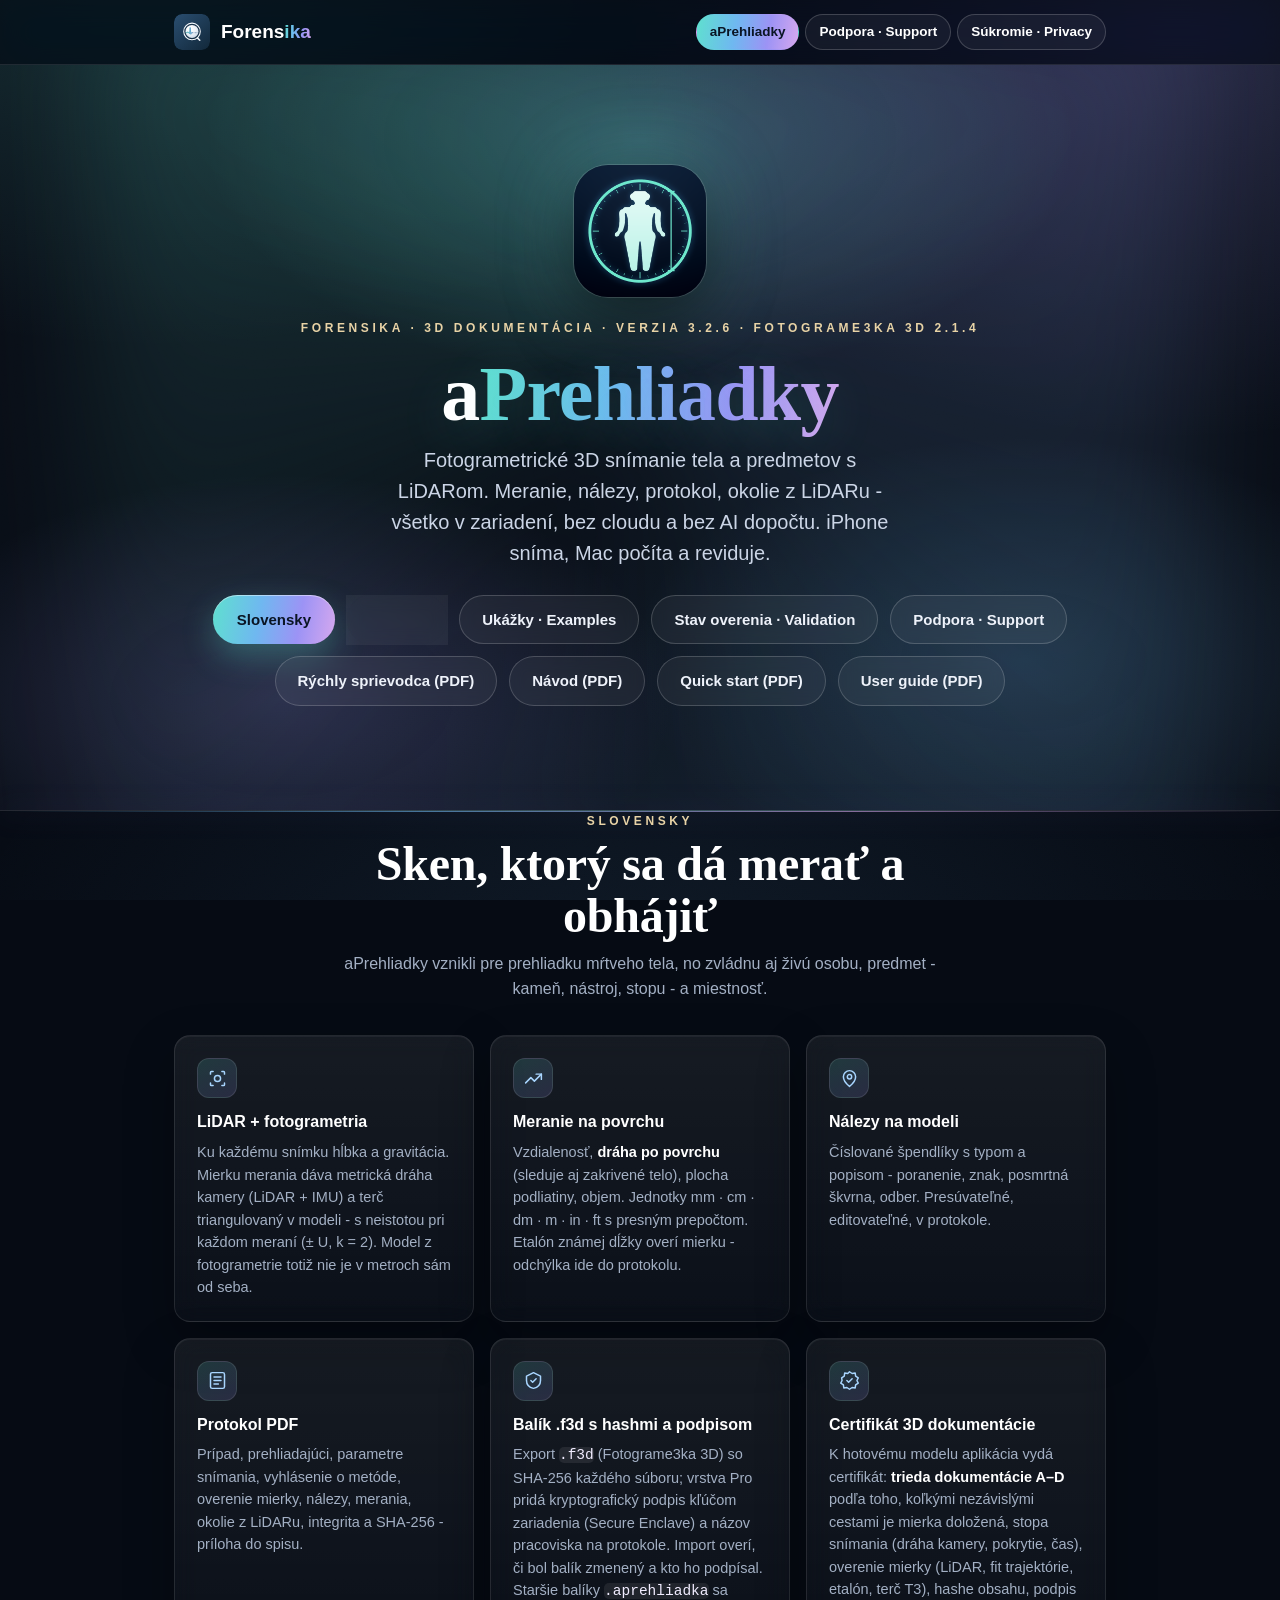
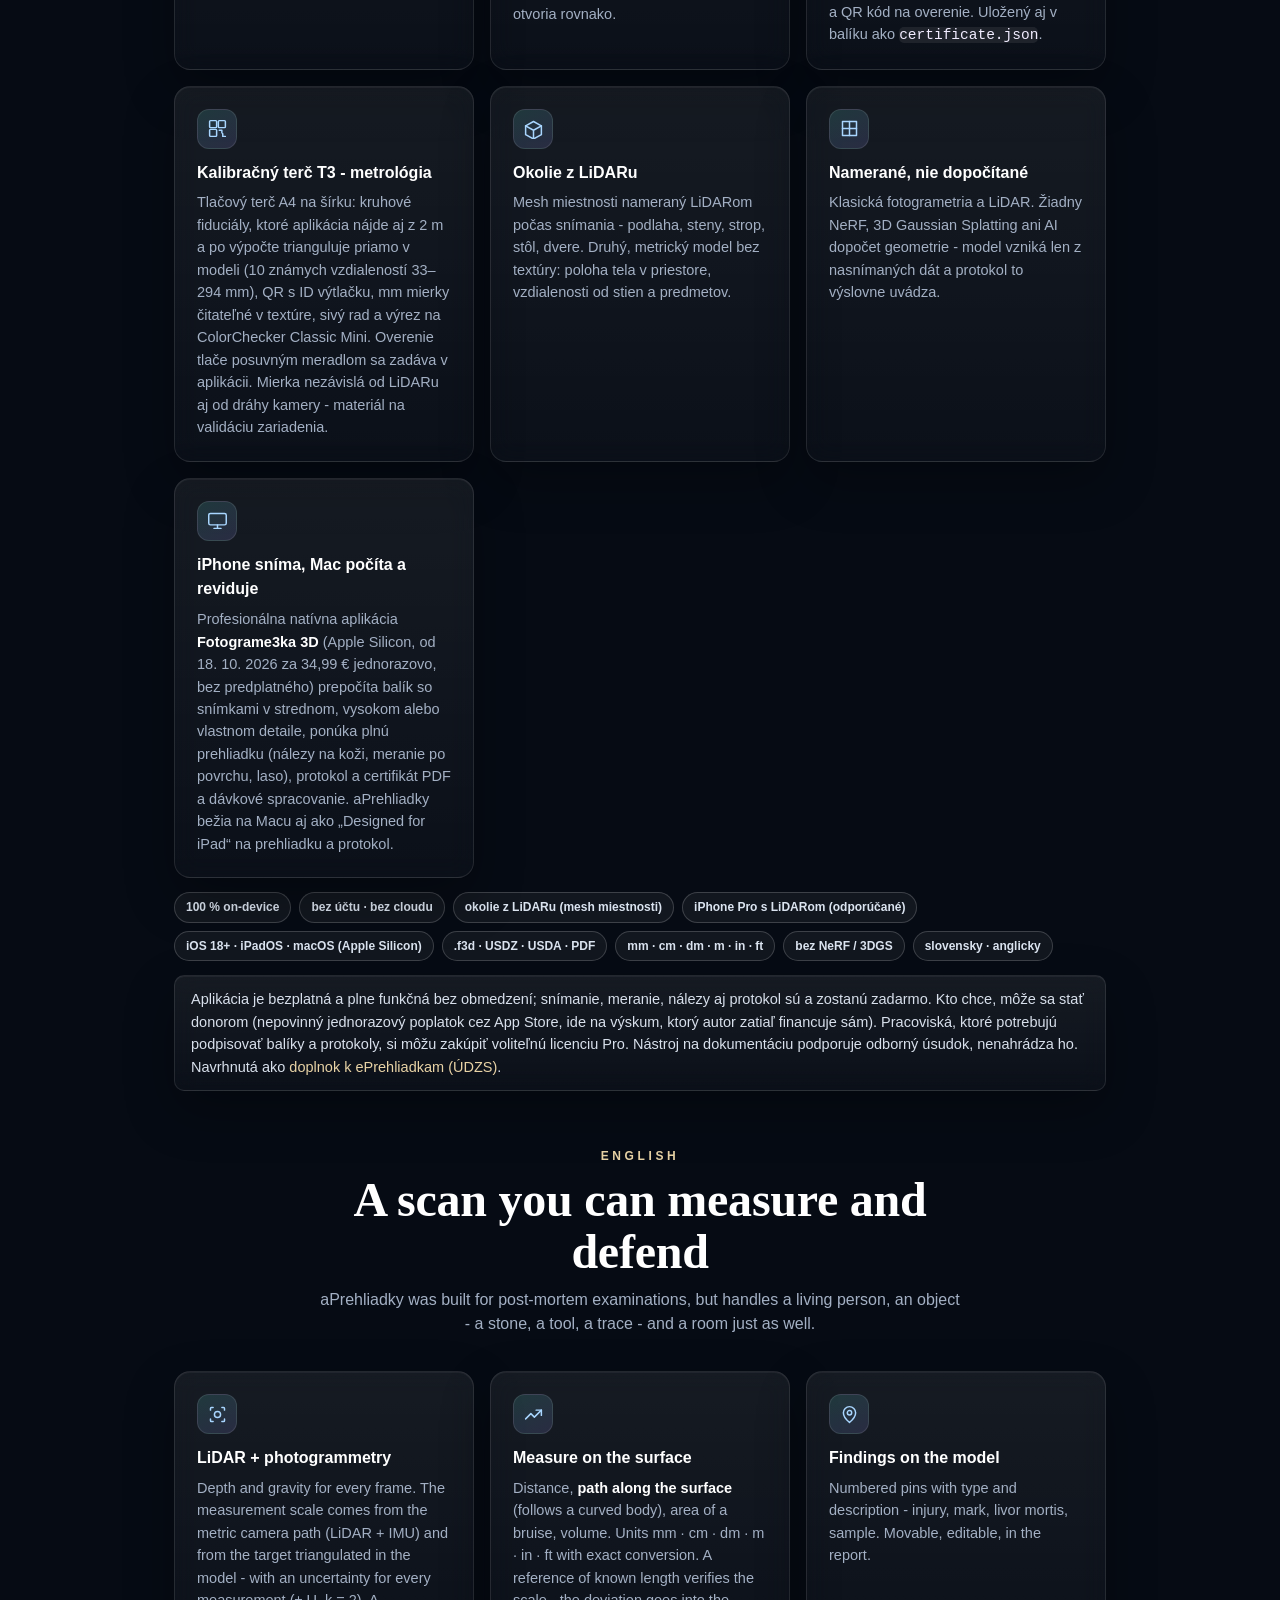
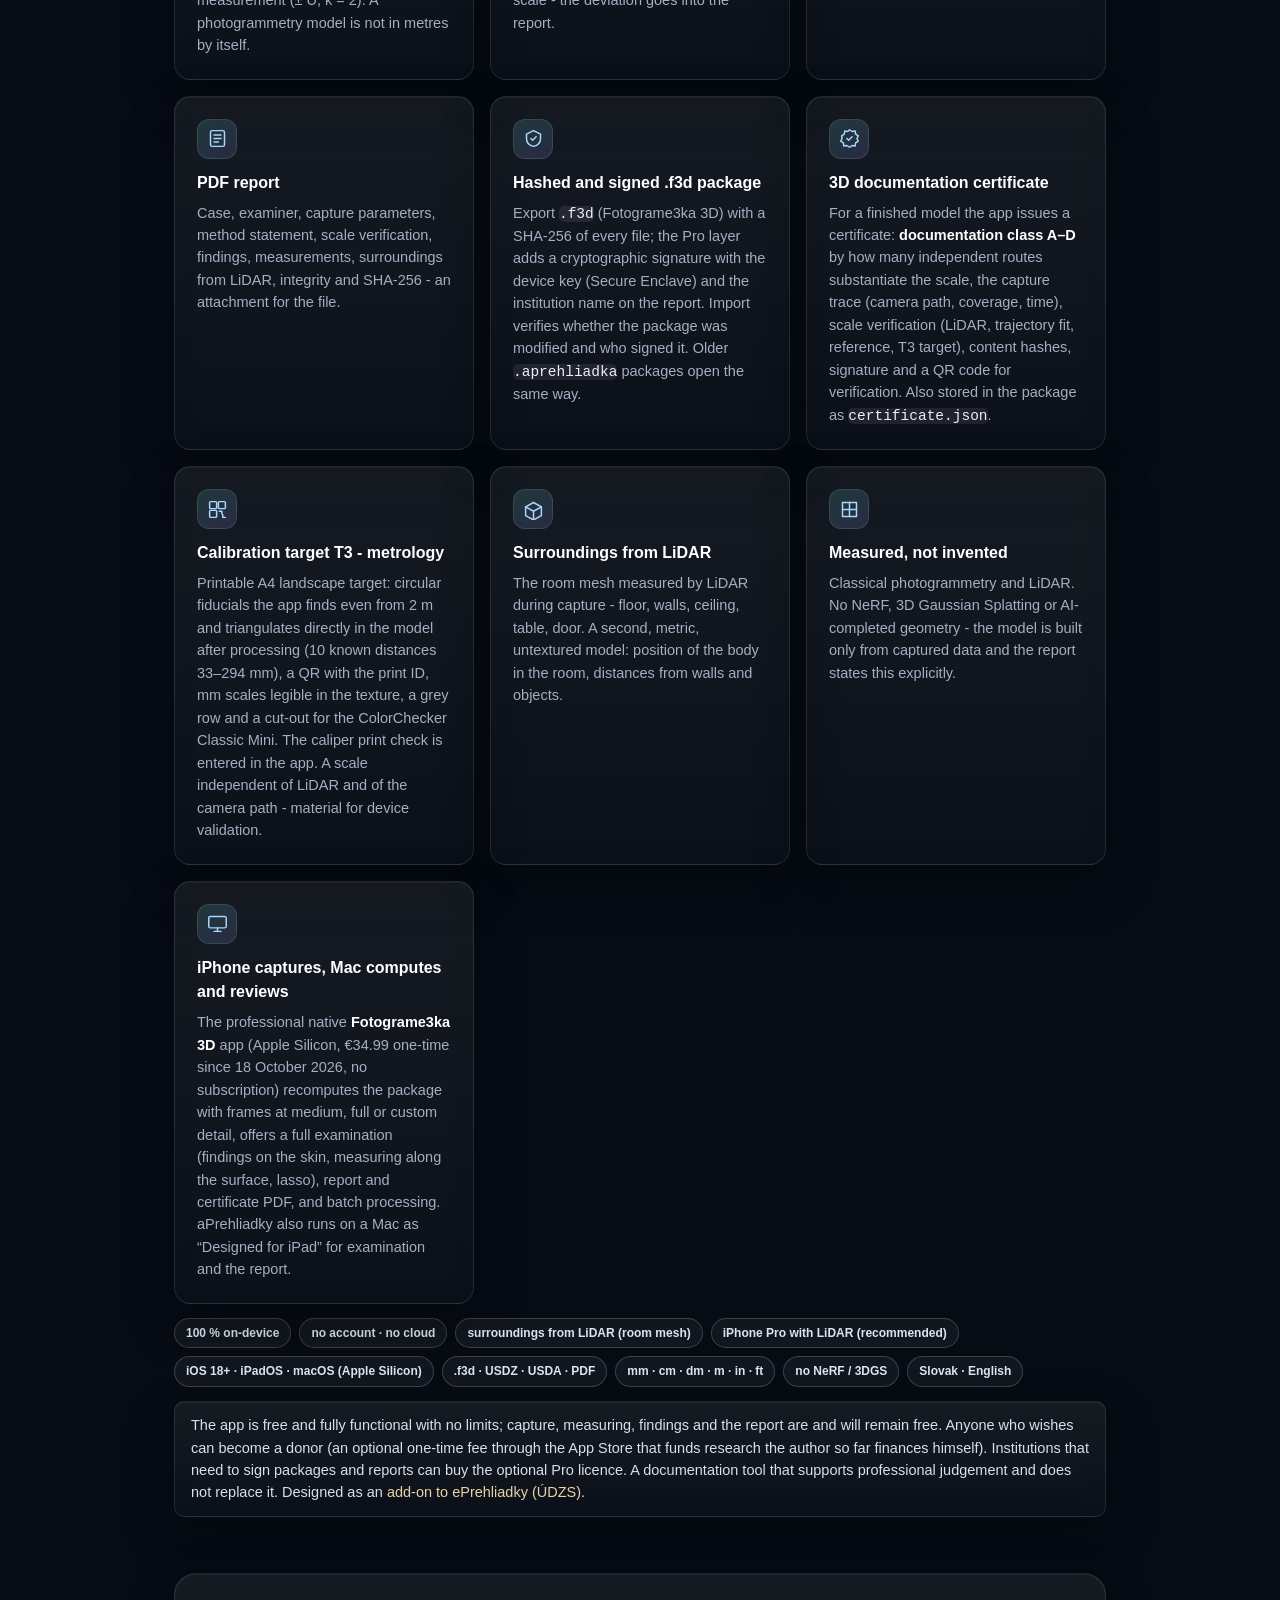
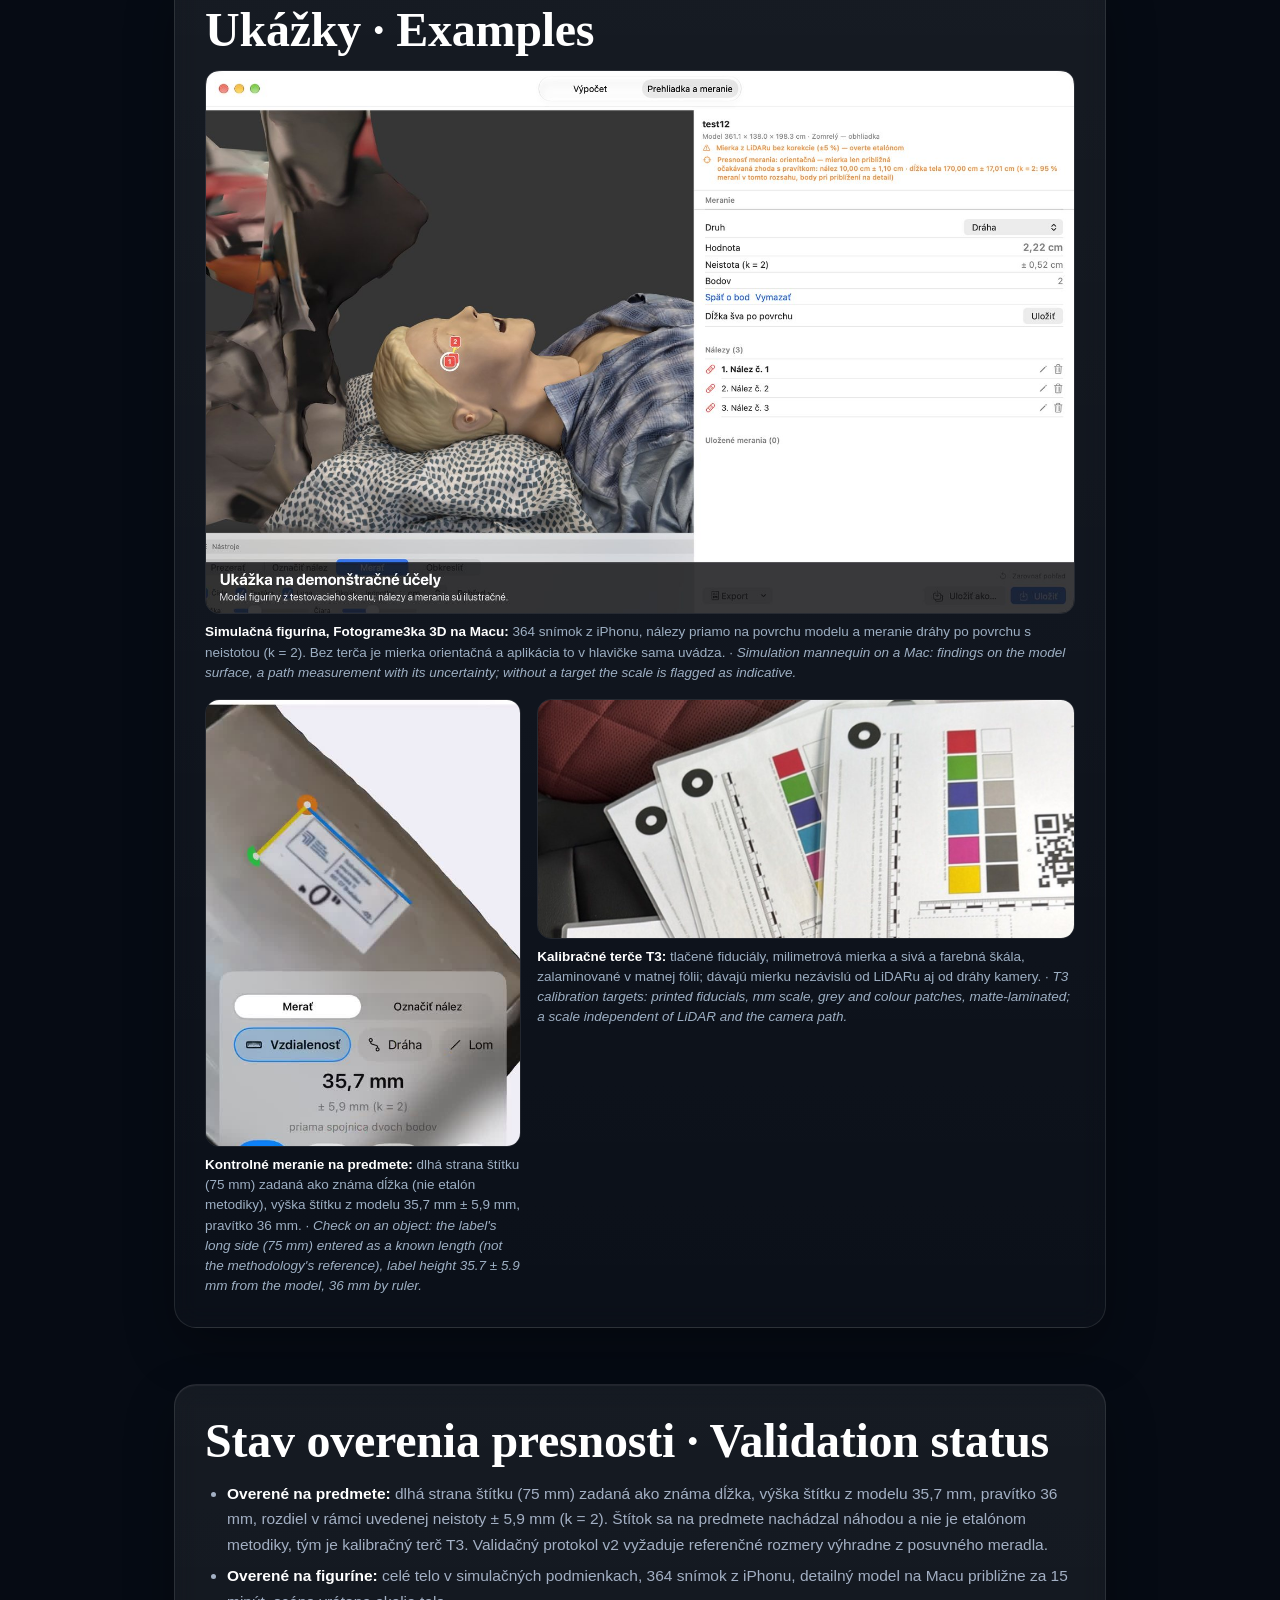
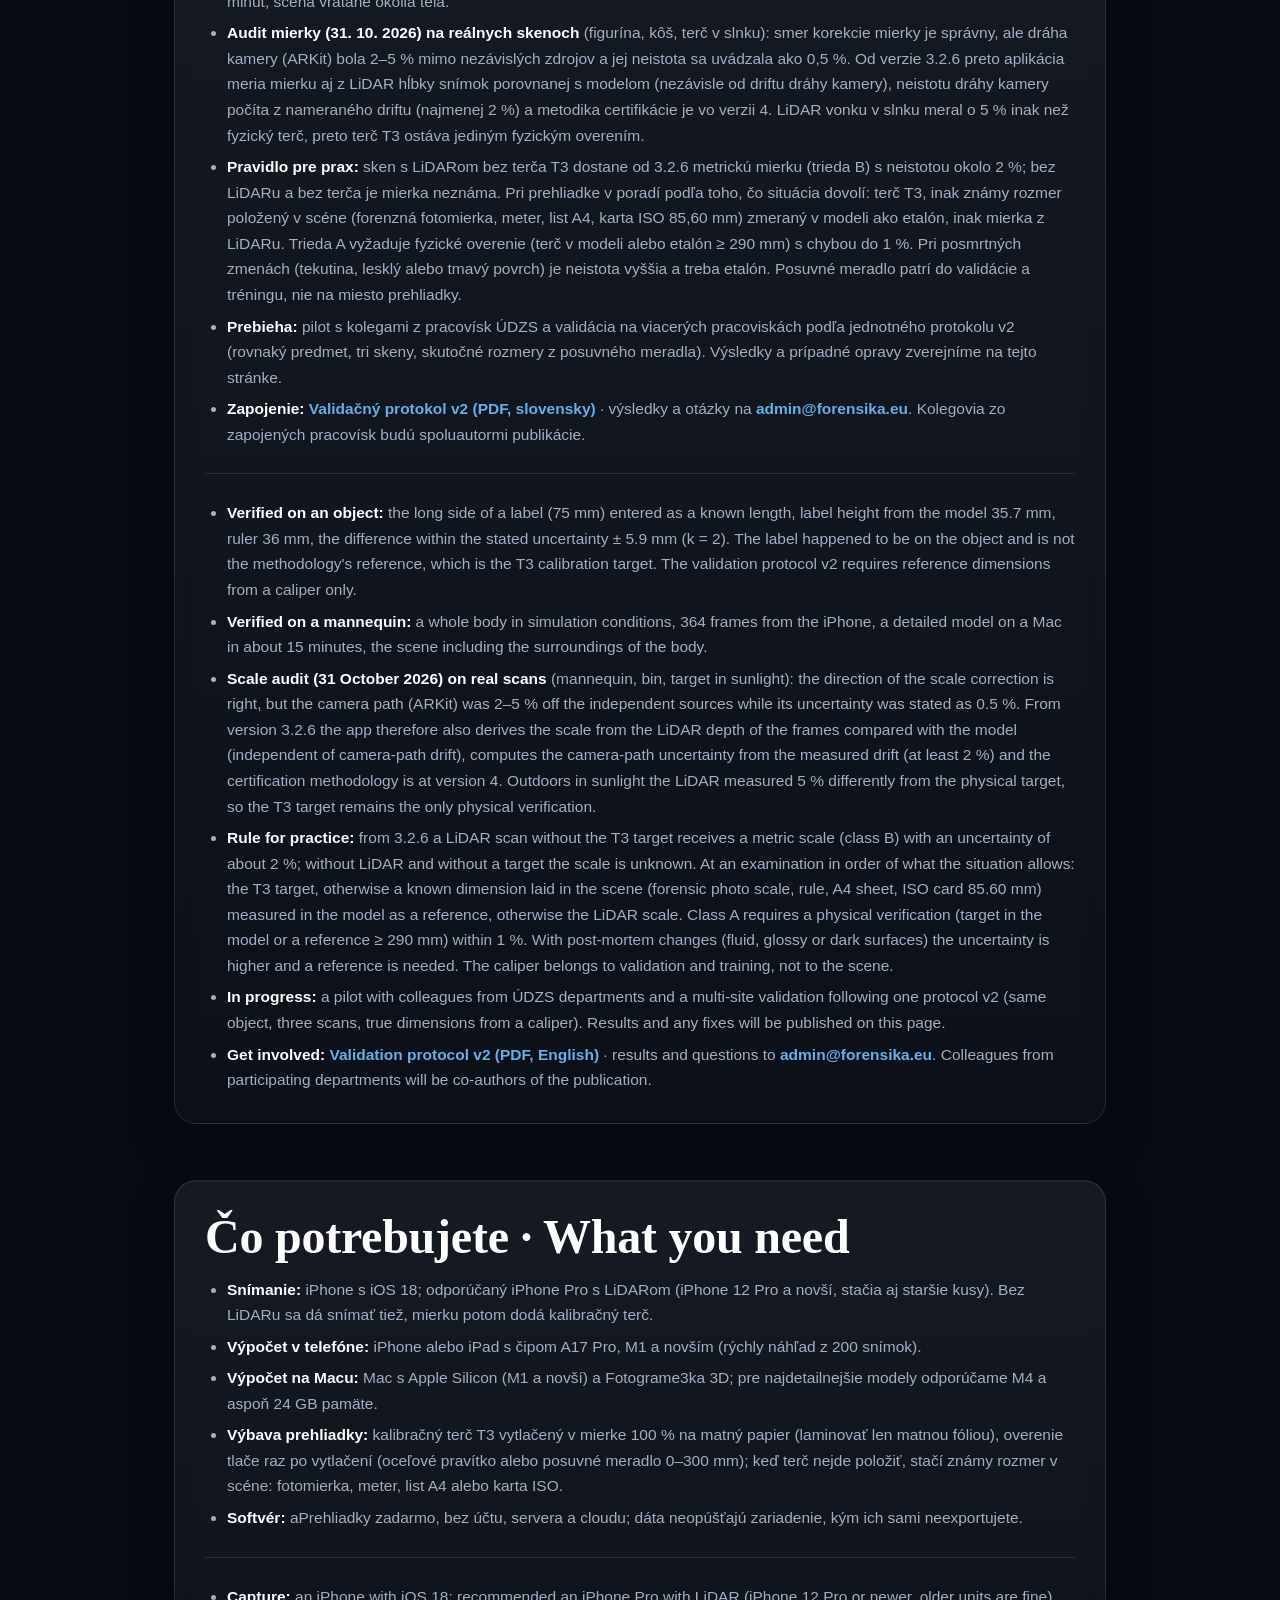
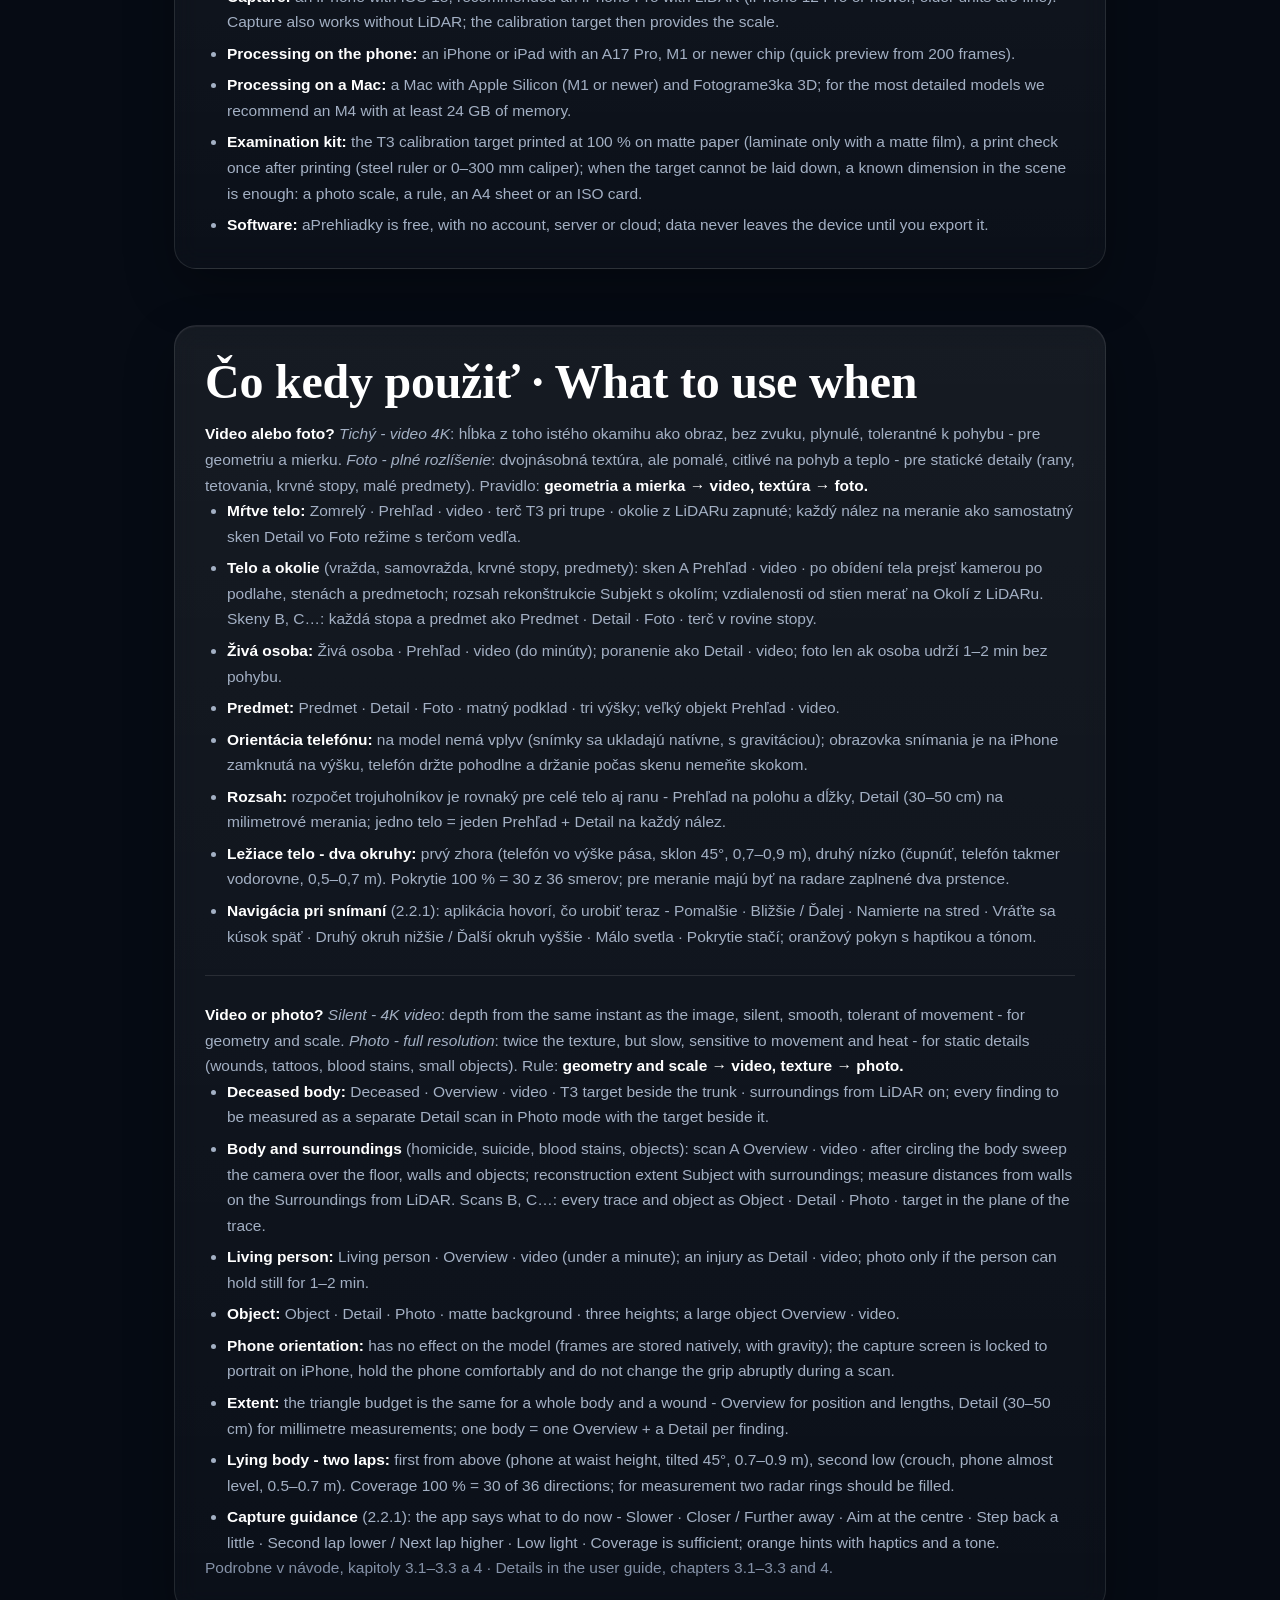
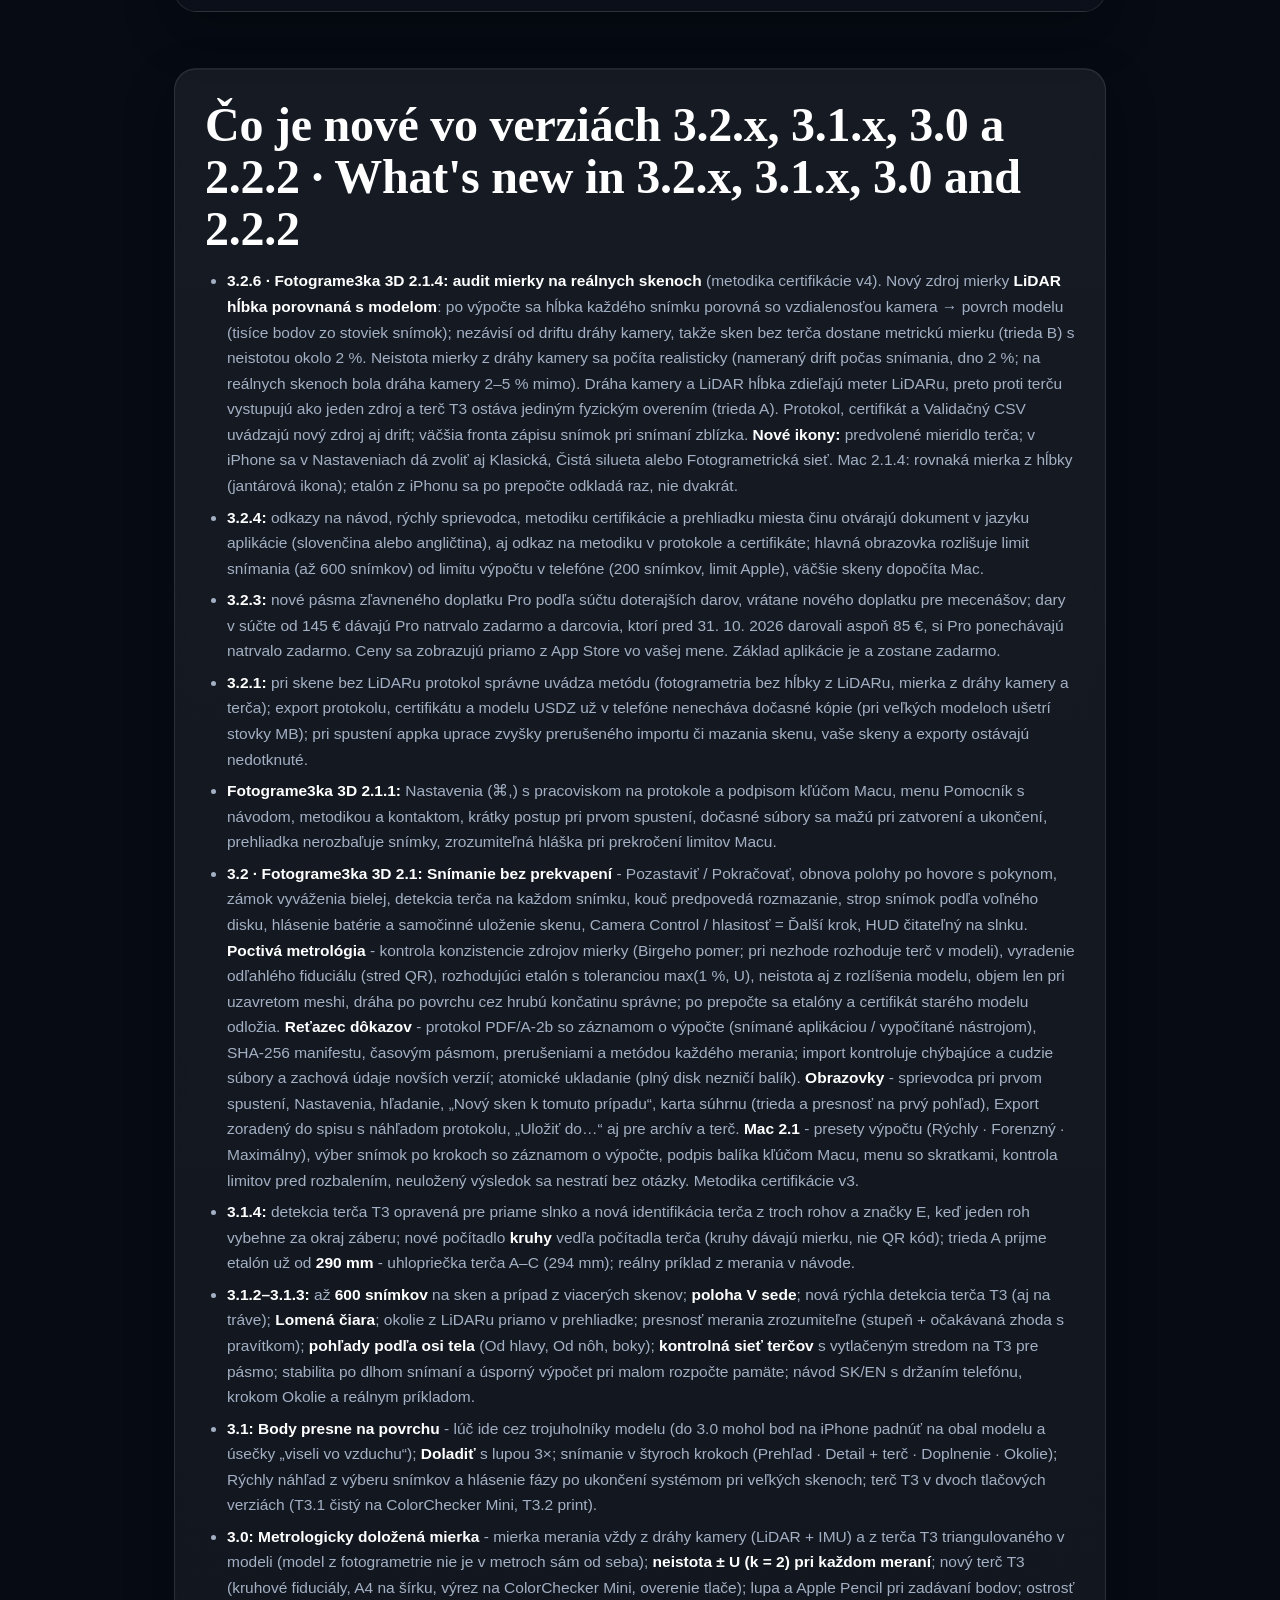
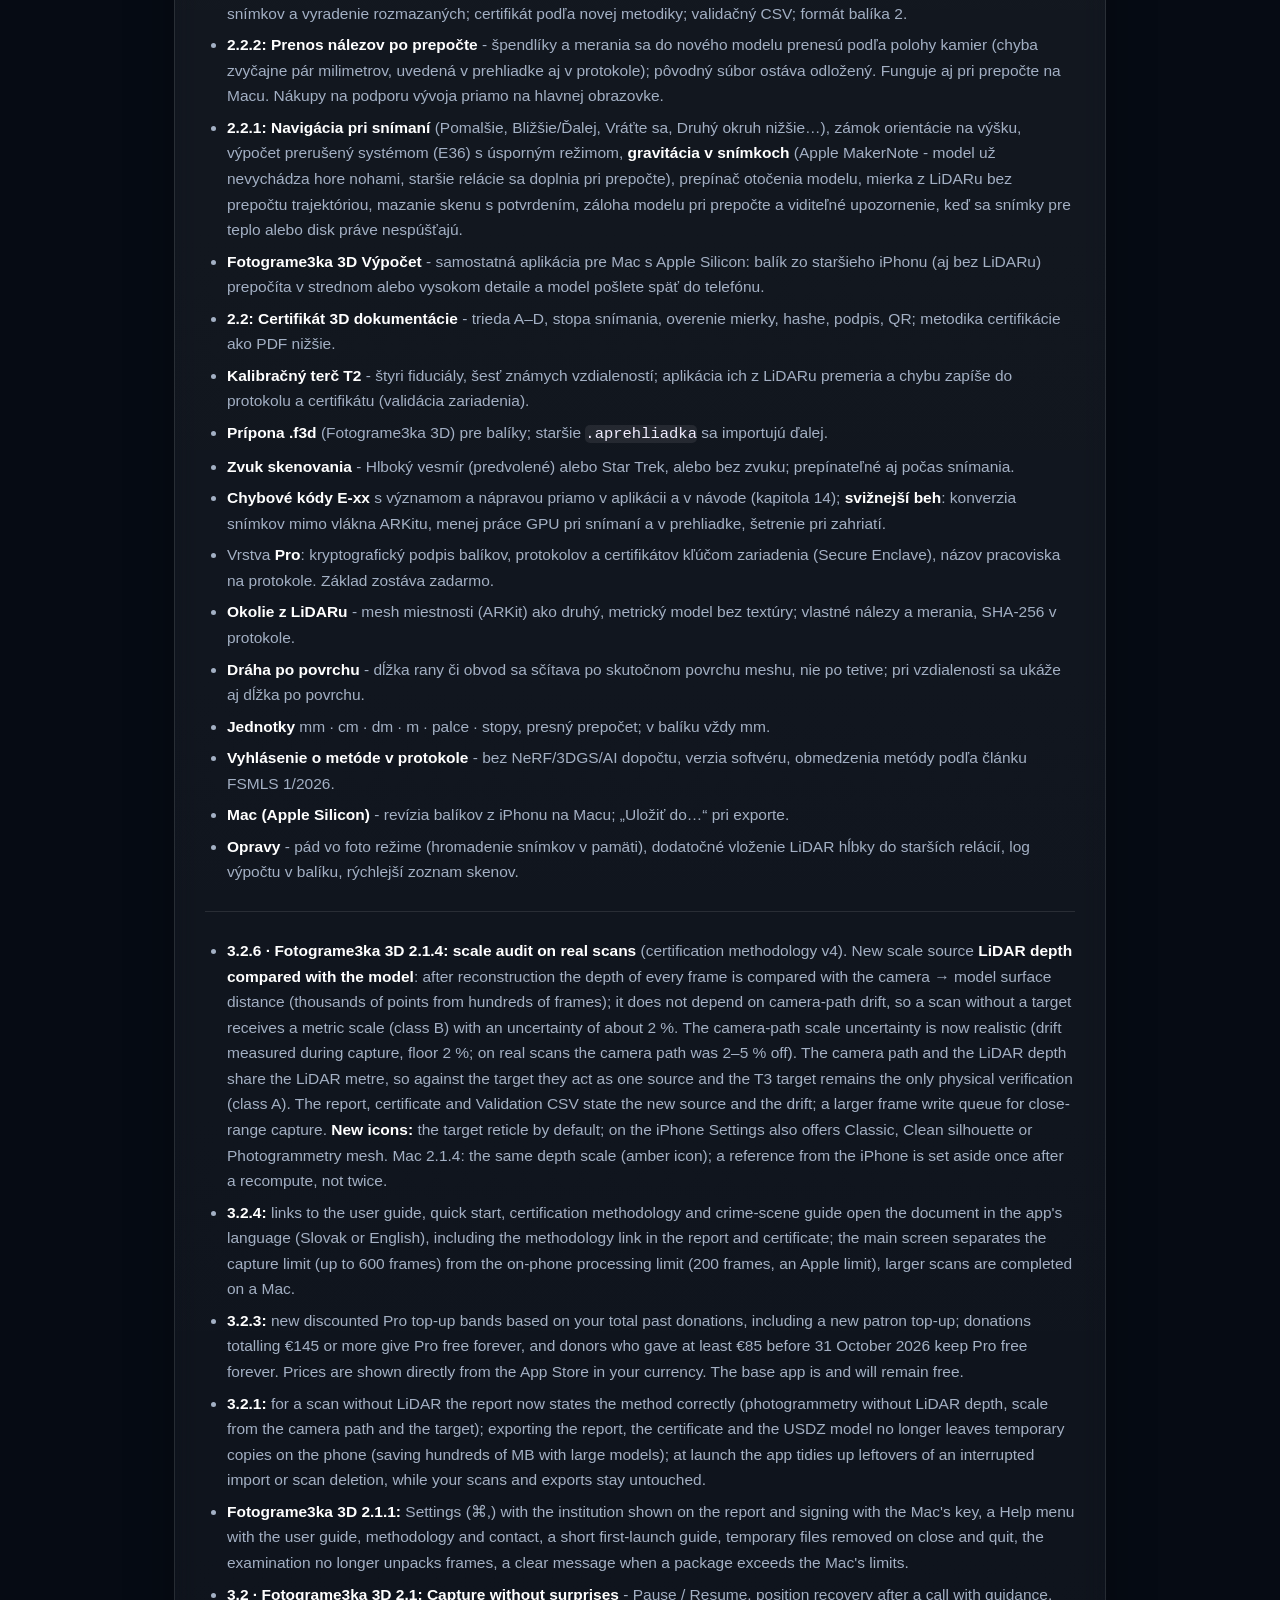
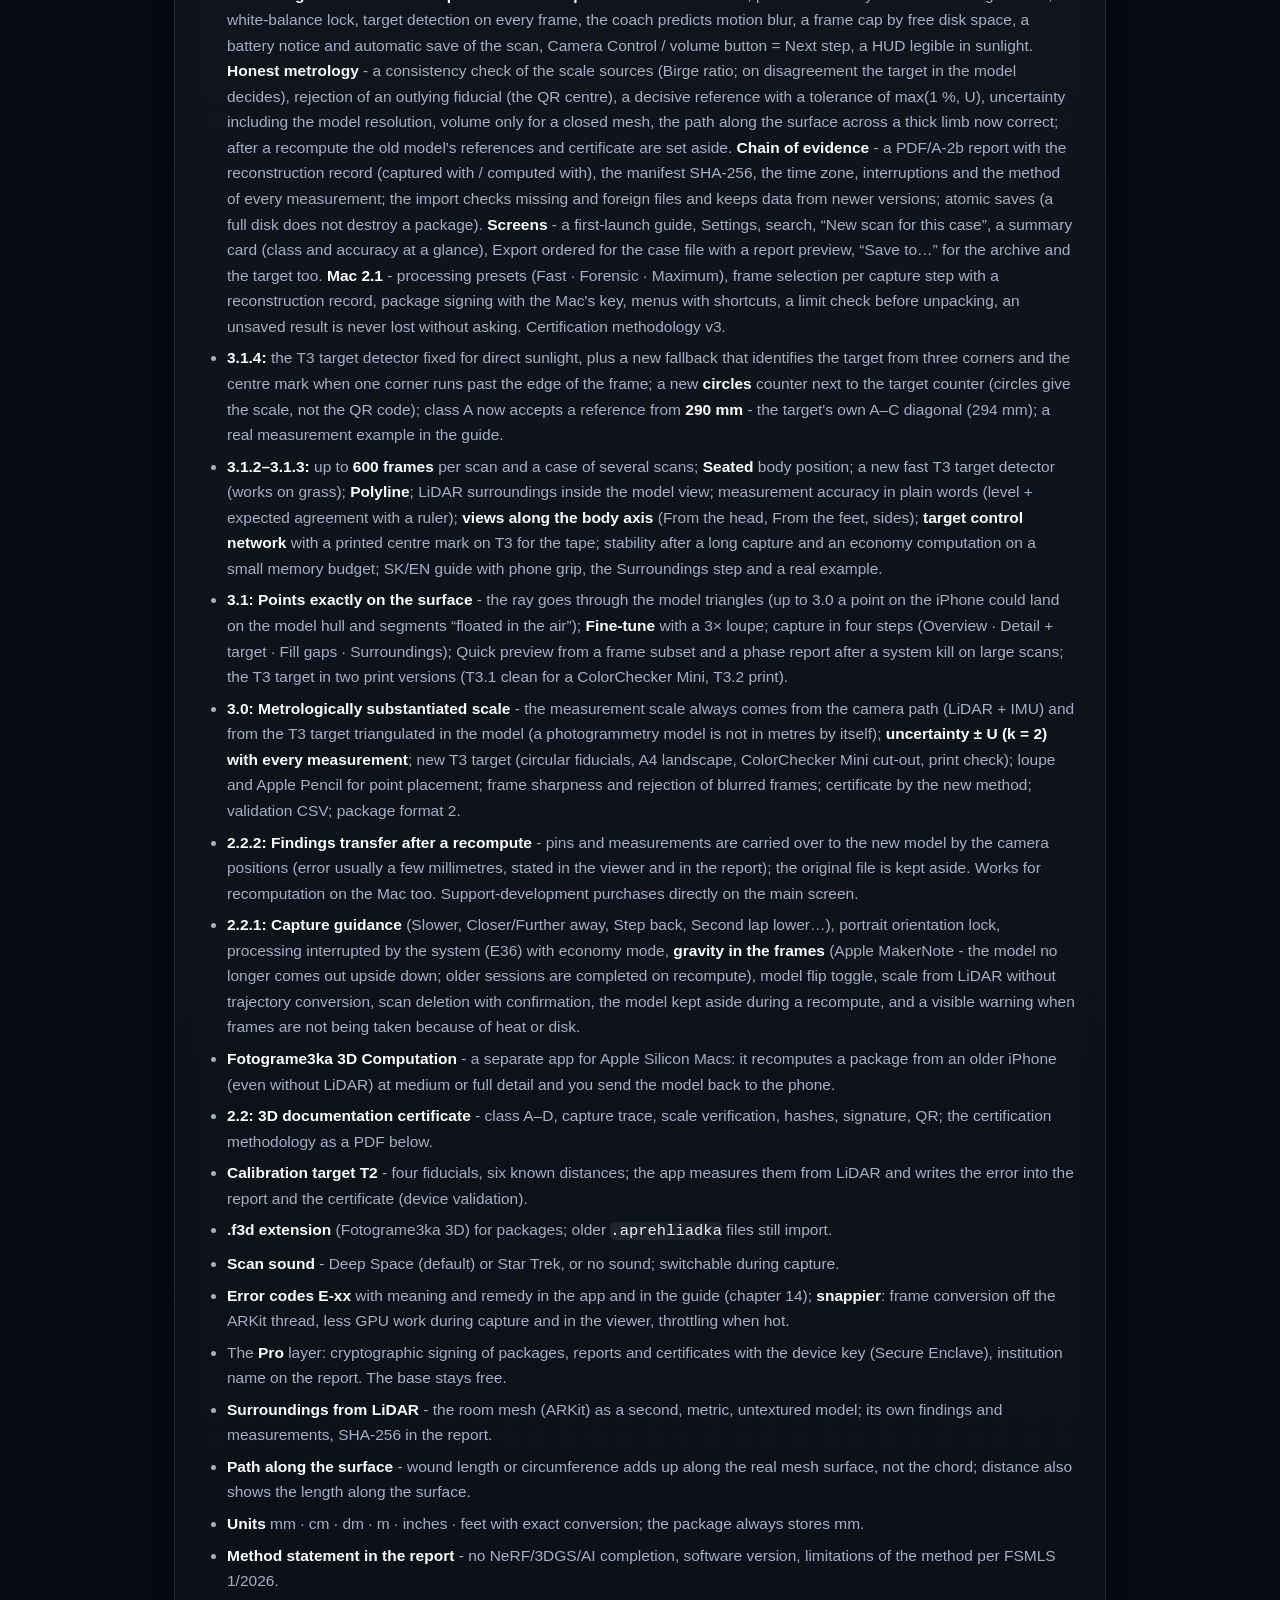
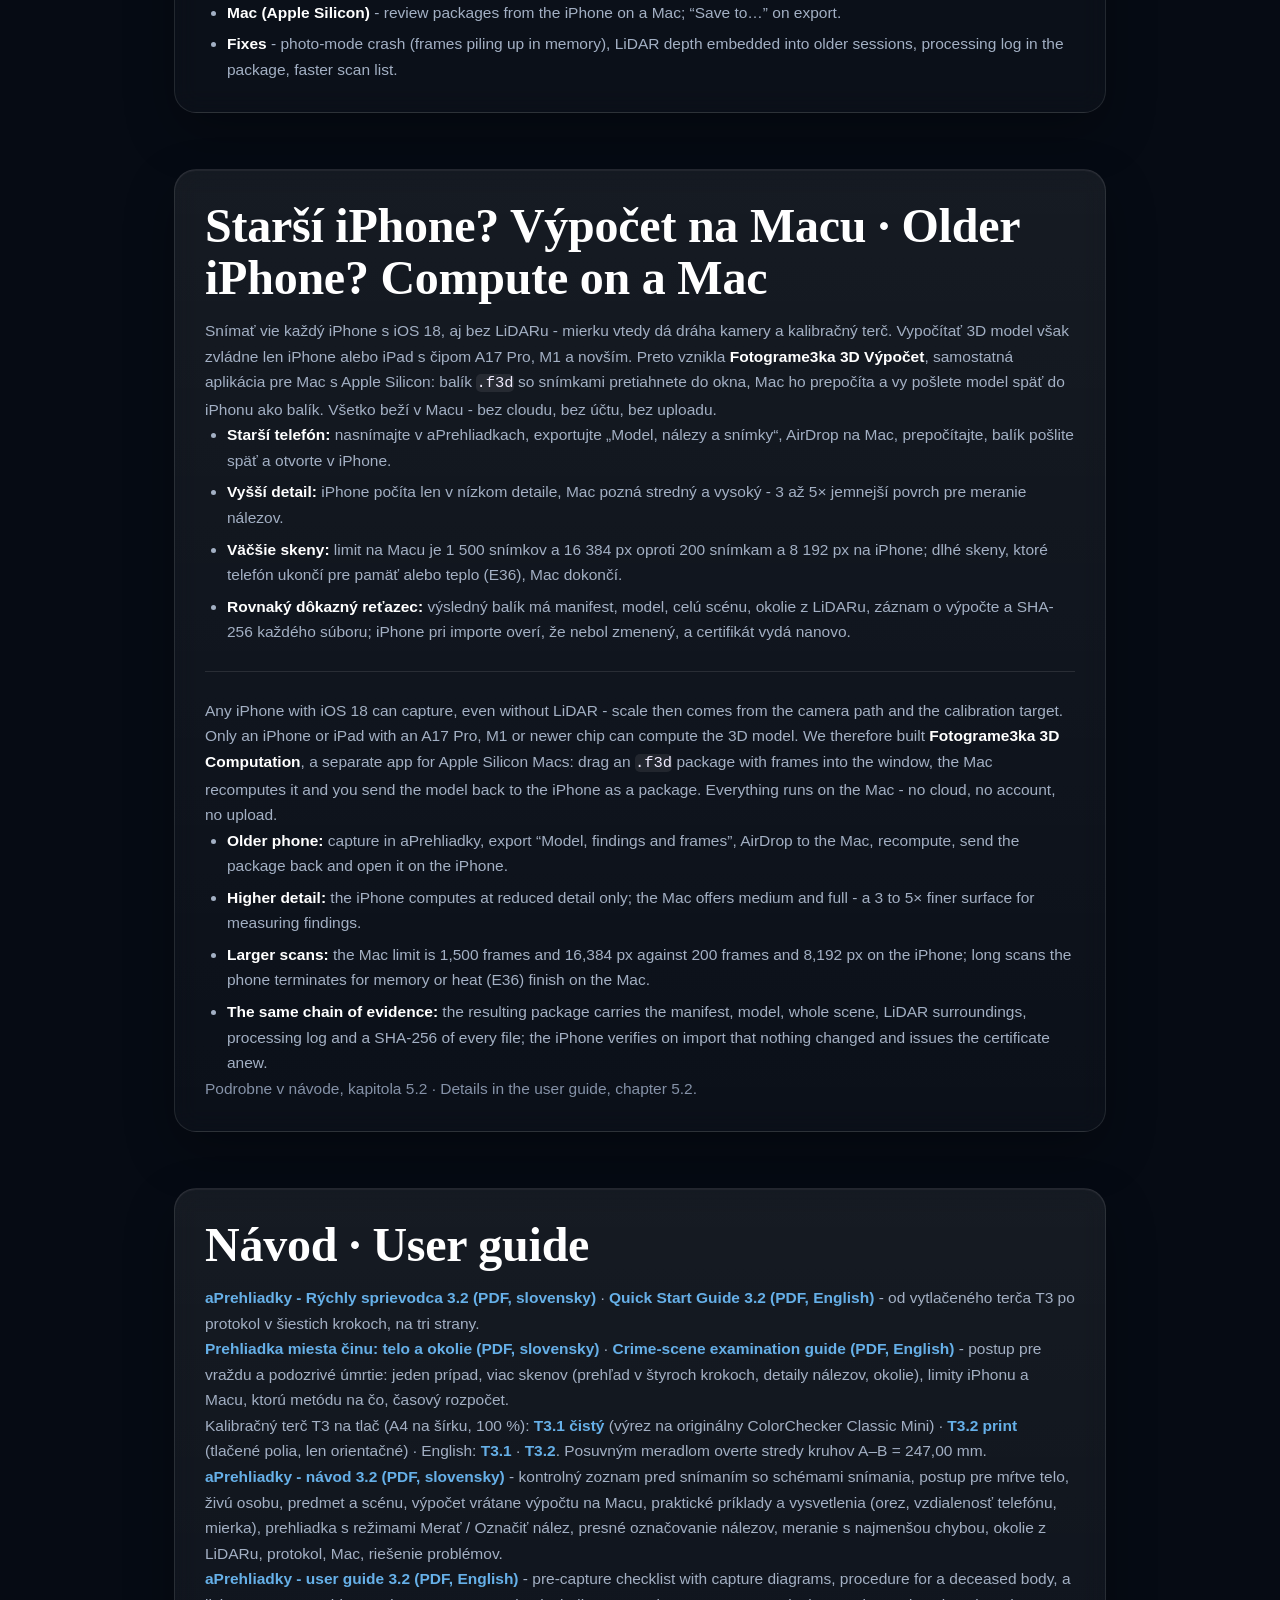
==== commit 3de459d2: "Počítadlo návštev GoatCounter namiesto abacus" ====
--- a/index.html
+++ b/index.html
@@ -1,7 +1,7 @@
 <!DOCTYPE html>
 <html lang="sk">
 <head>
-<meta charset="UTF-8"><meta http-equiv="Content-Security-Policy" content="default-src 'self'; script-src 'self'; style-src 'self' 'unsafe-inline'; img-src 'self' data:; font-src 'self' data:; media-src 'self'; connect-src 'self' https://abacus.jasoncameron.dev; object-src 'none'; base-uri 'self'; form-action 'none'; upgrade-insecure-requests"><meta name="referrer" content="strict-origin-when-cross-origin">
+<meta charset="UTF-8"><meta http-equiv="Content-Security-Policy" content="default-src 'self'; script-src 'self'; style-src 'self' 'unsafe-inline'; img-src 'self' data:; font-src 'self' data:; media-src 'self'; connect-src 'self' https://forensika.goatcounter.com; object-src 'none'; base-uri 'self'; form-action 'none'; upgrade-insecure-requests"><meta name="referrer" content="strict-origin-when-cross-origin">
 <meta name="viewport" content="width=device-width, initial-scale=1.0">
 <link rel="canonical" href="https://dzanino.github.io/aPrehliadky/">
 <title>aPrehliadky - 3D dokumentácia tela, predmetov a miesta · Forensika</title>
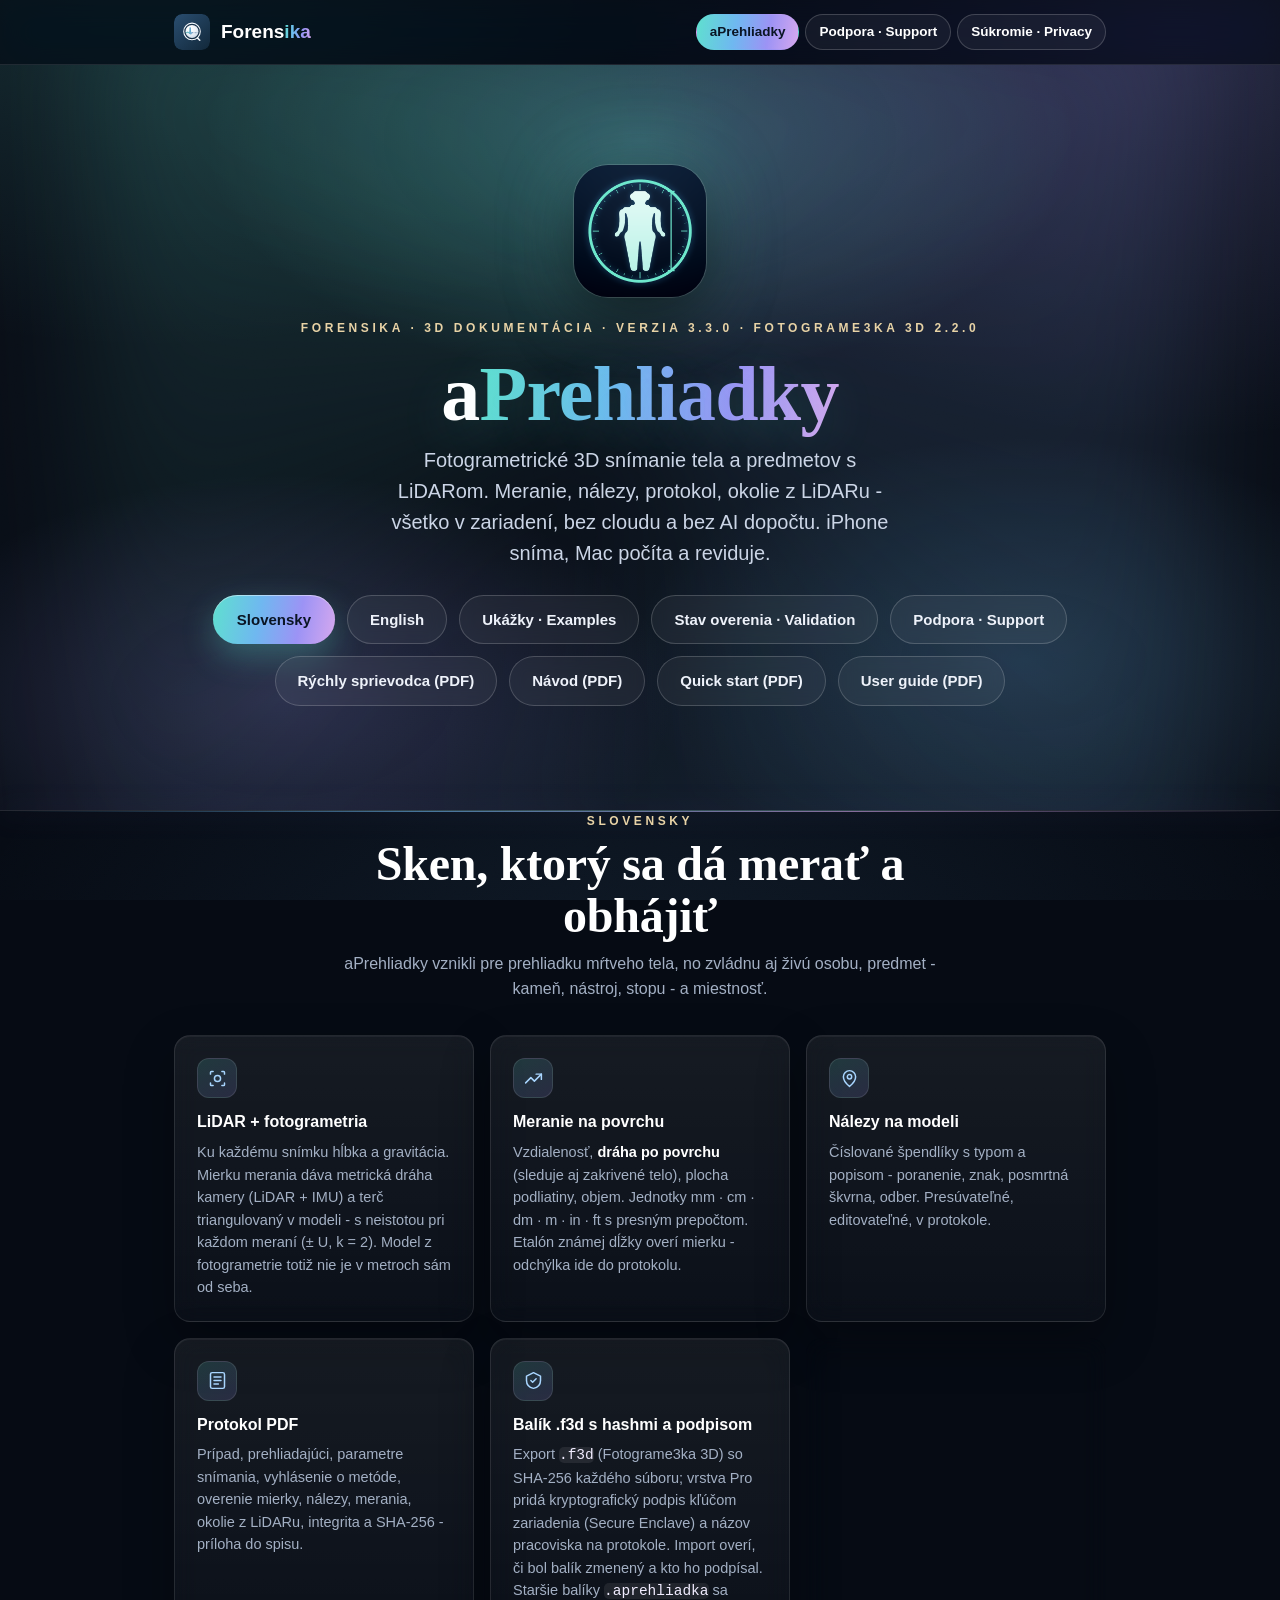
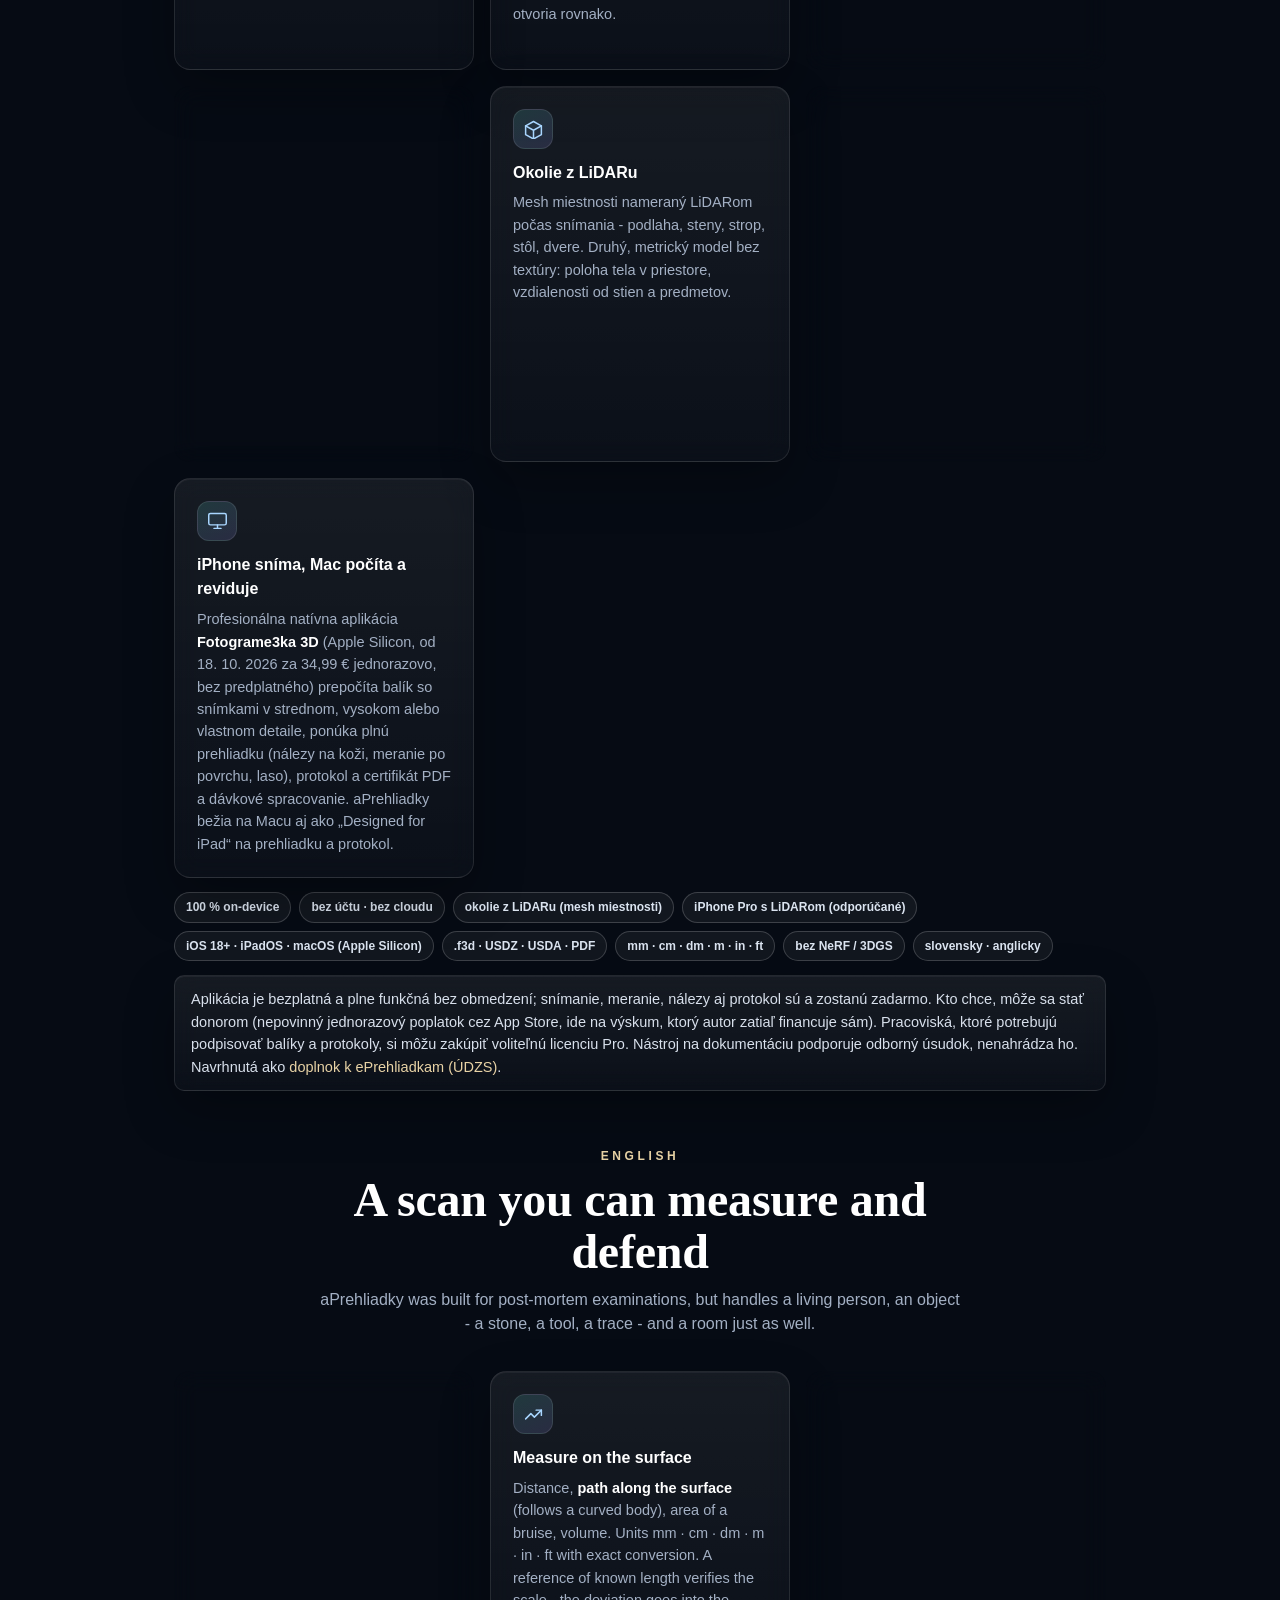
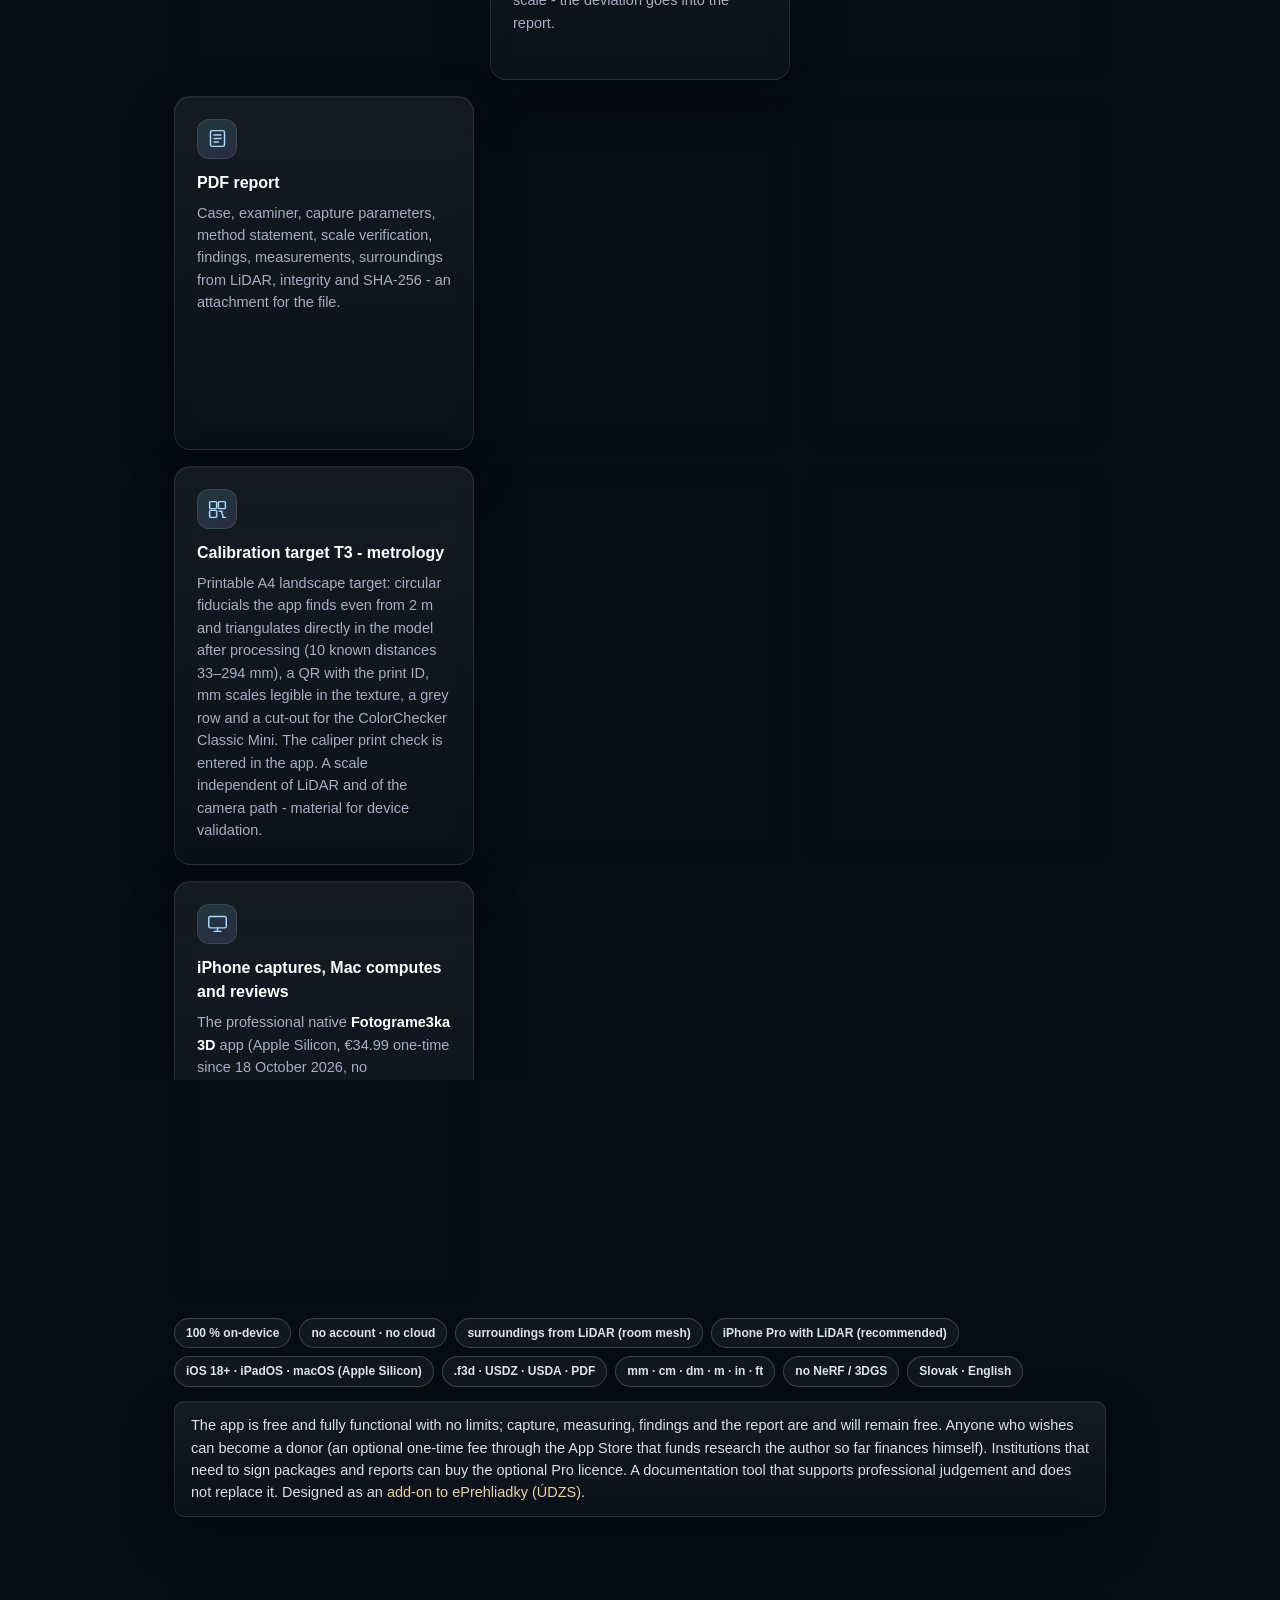
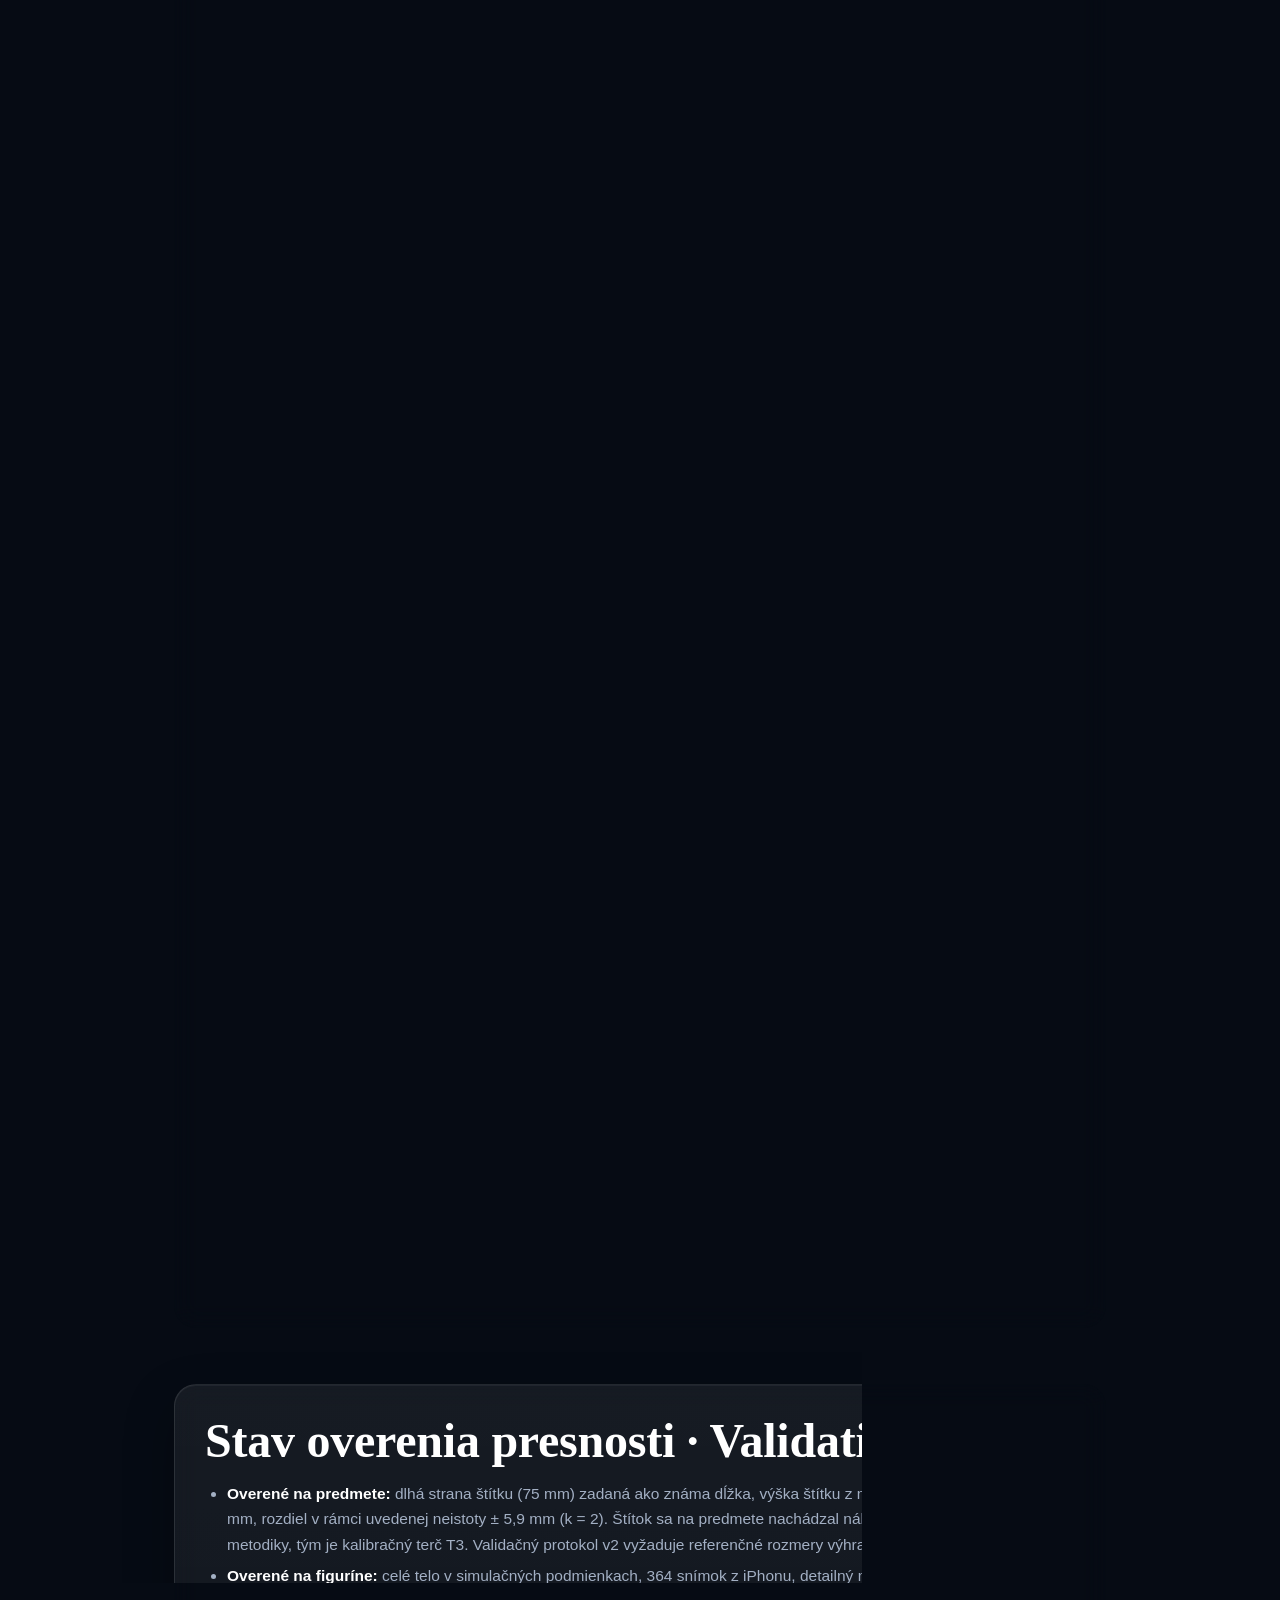
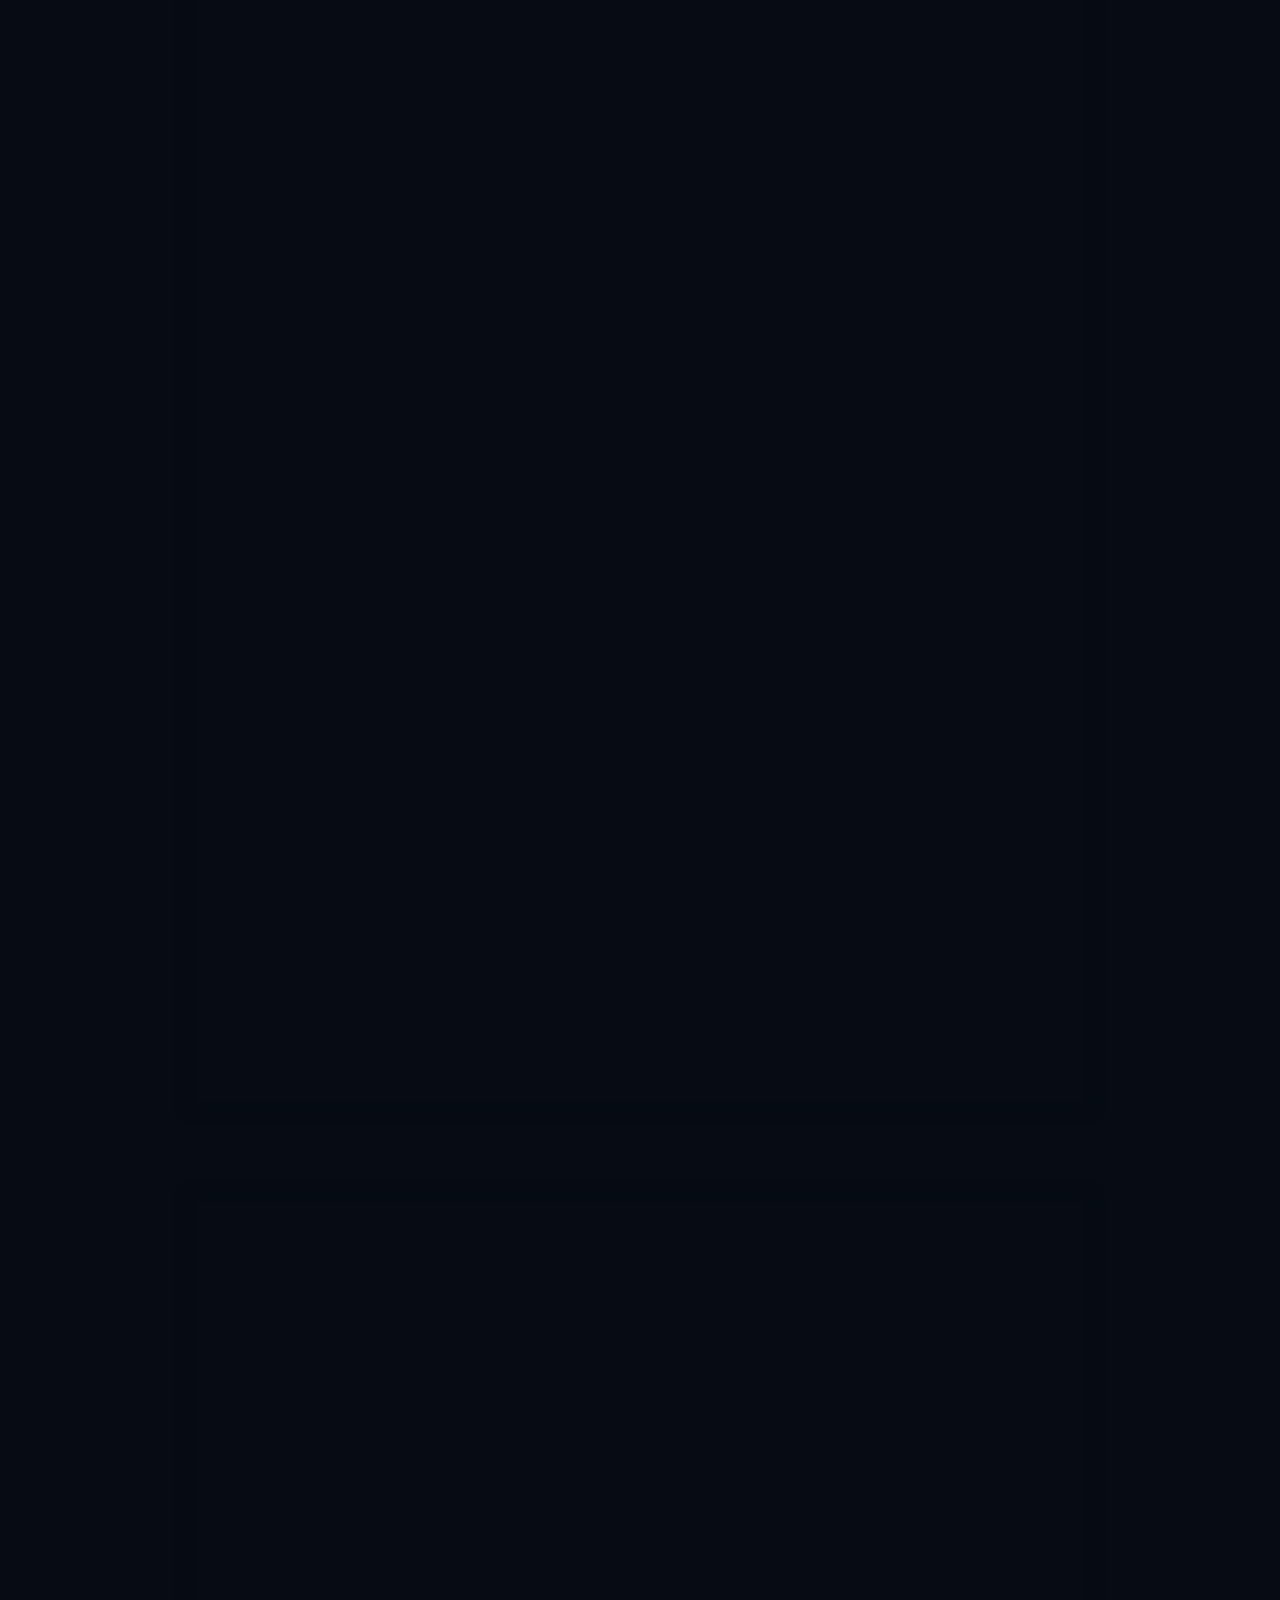
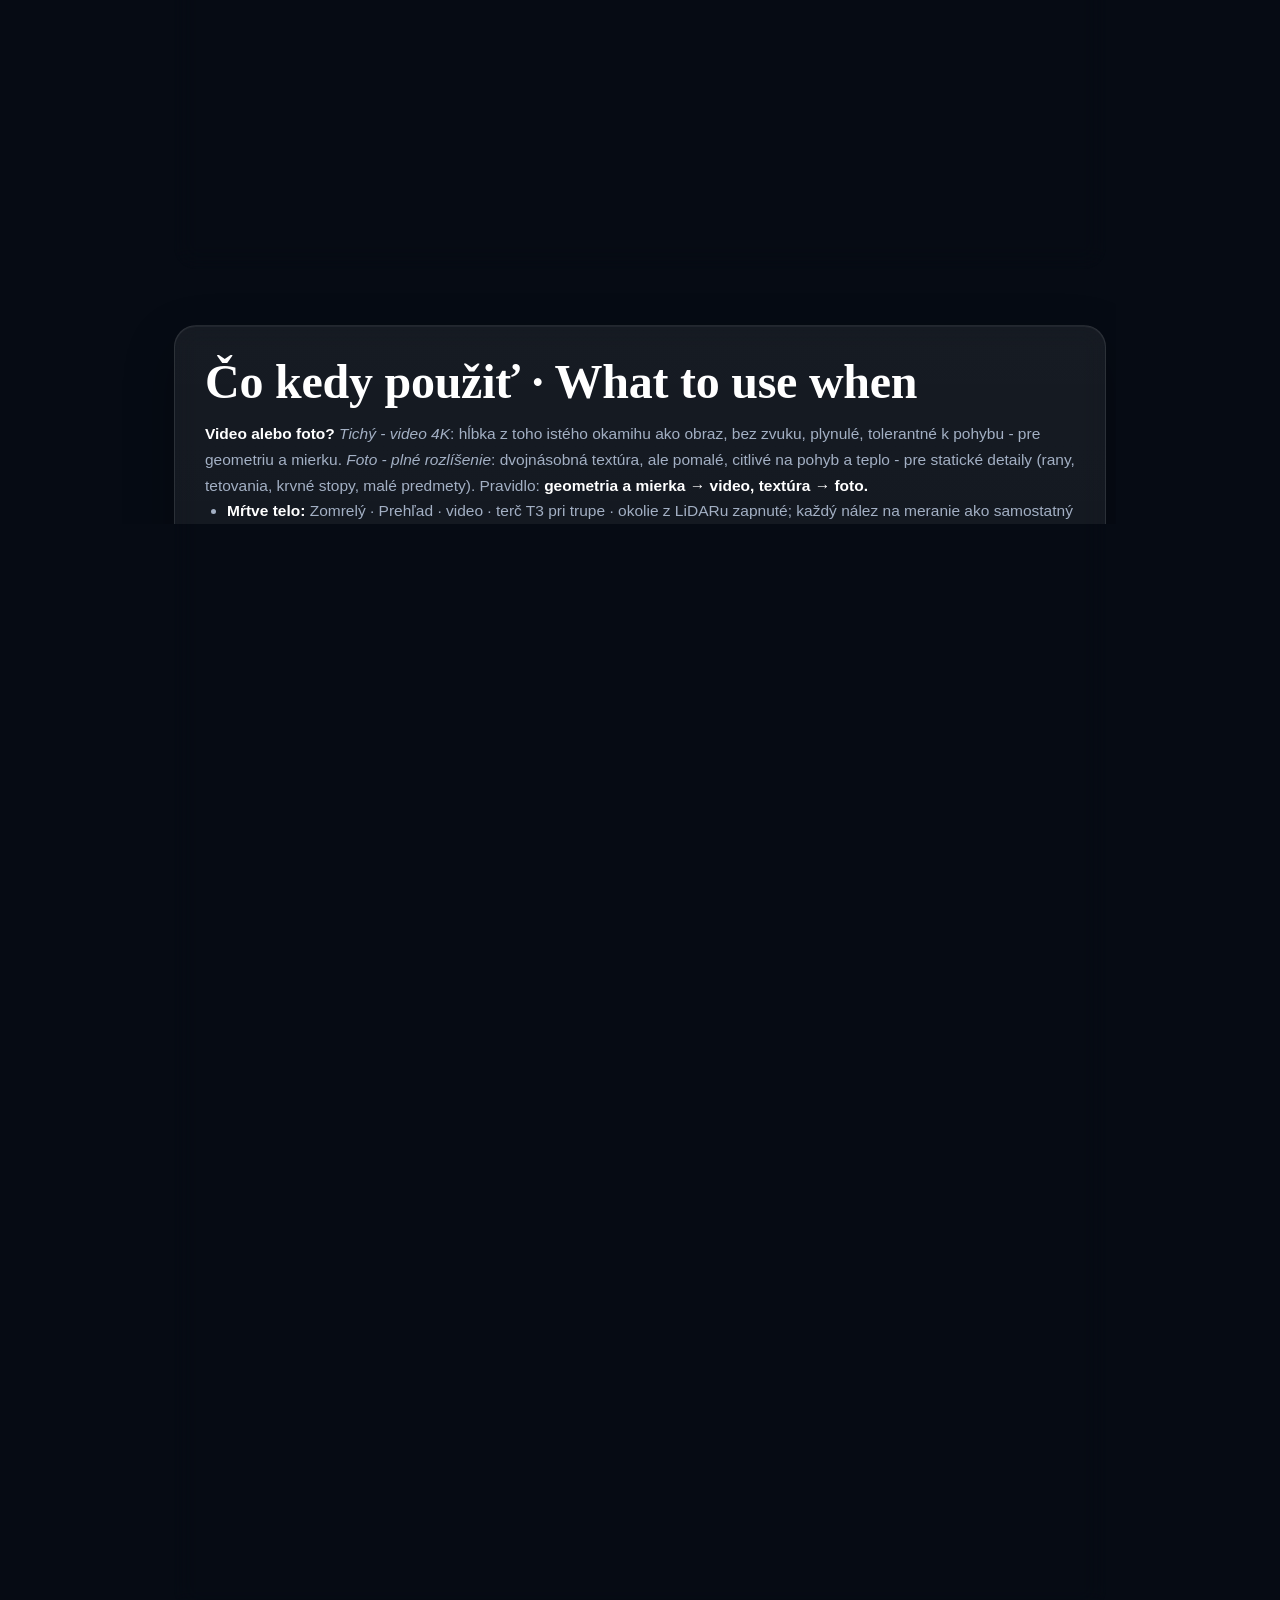
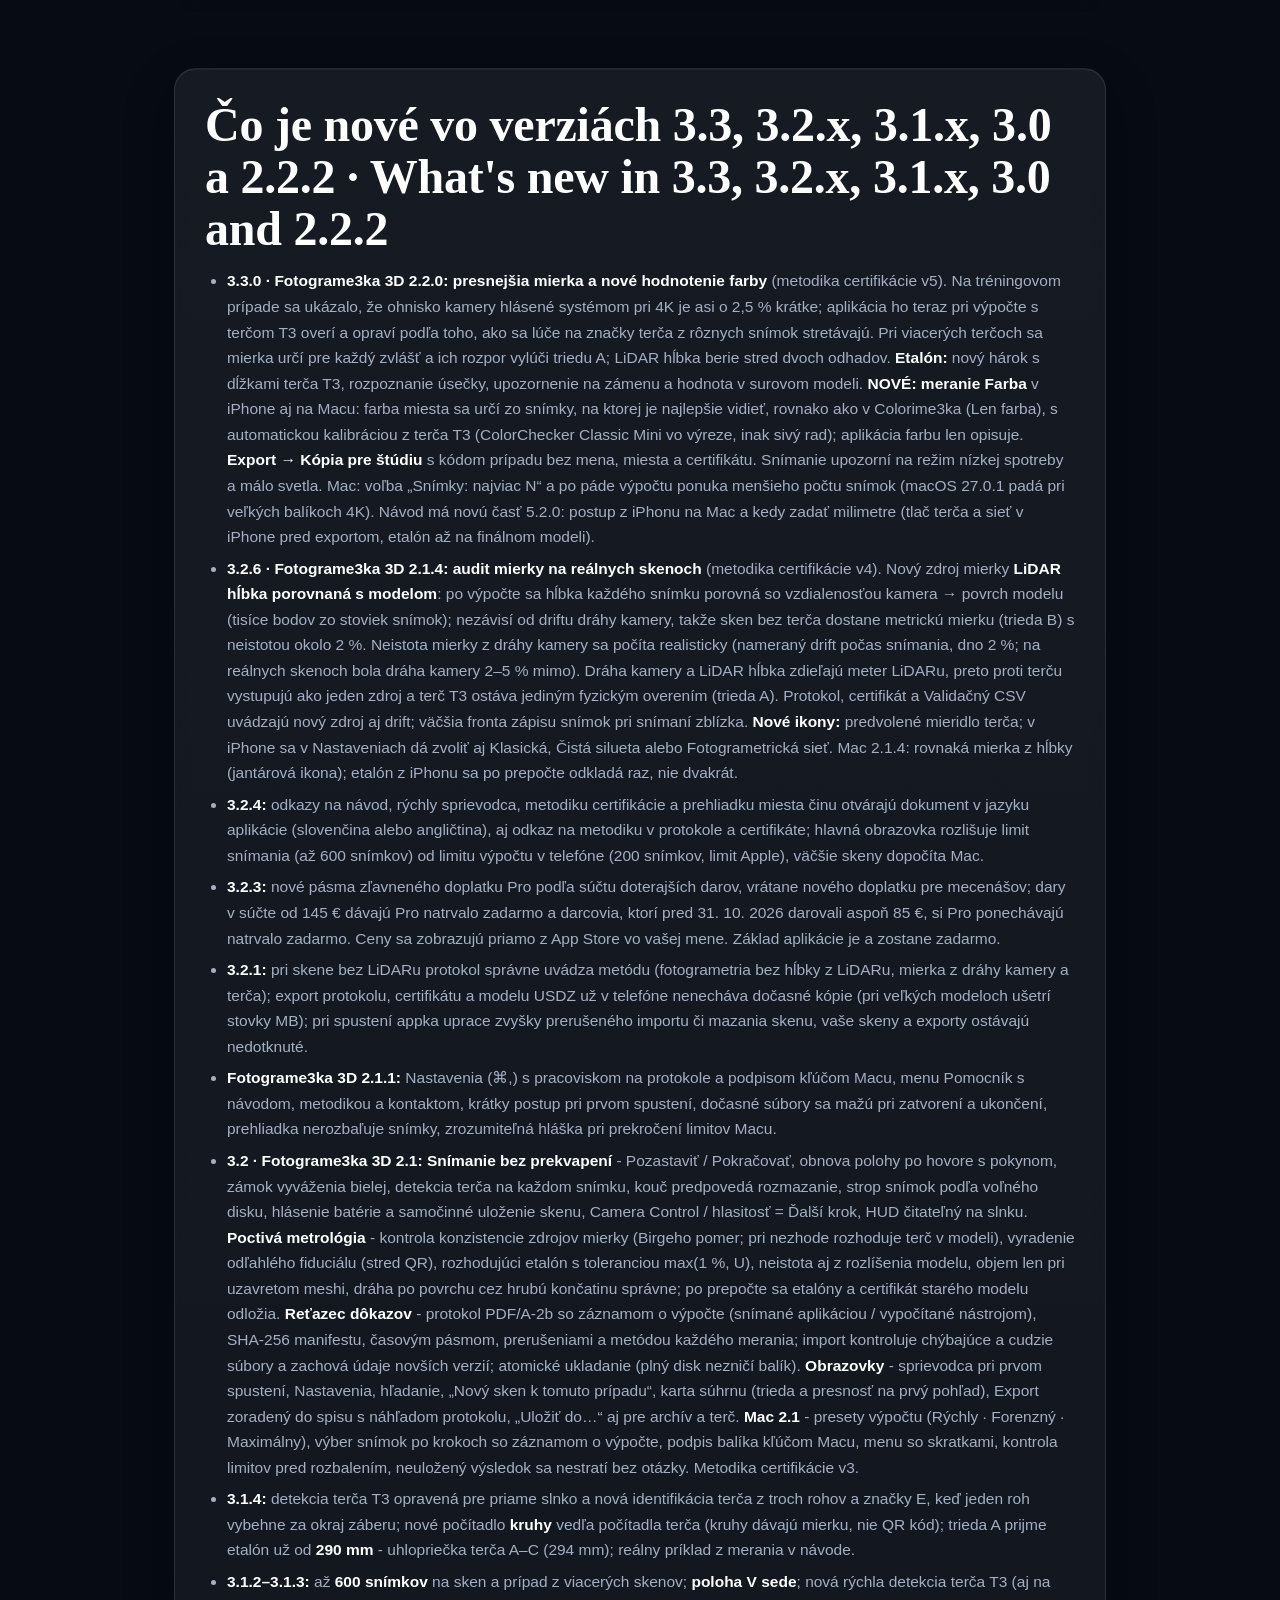
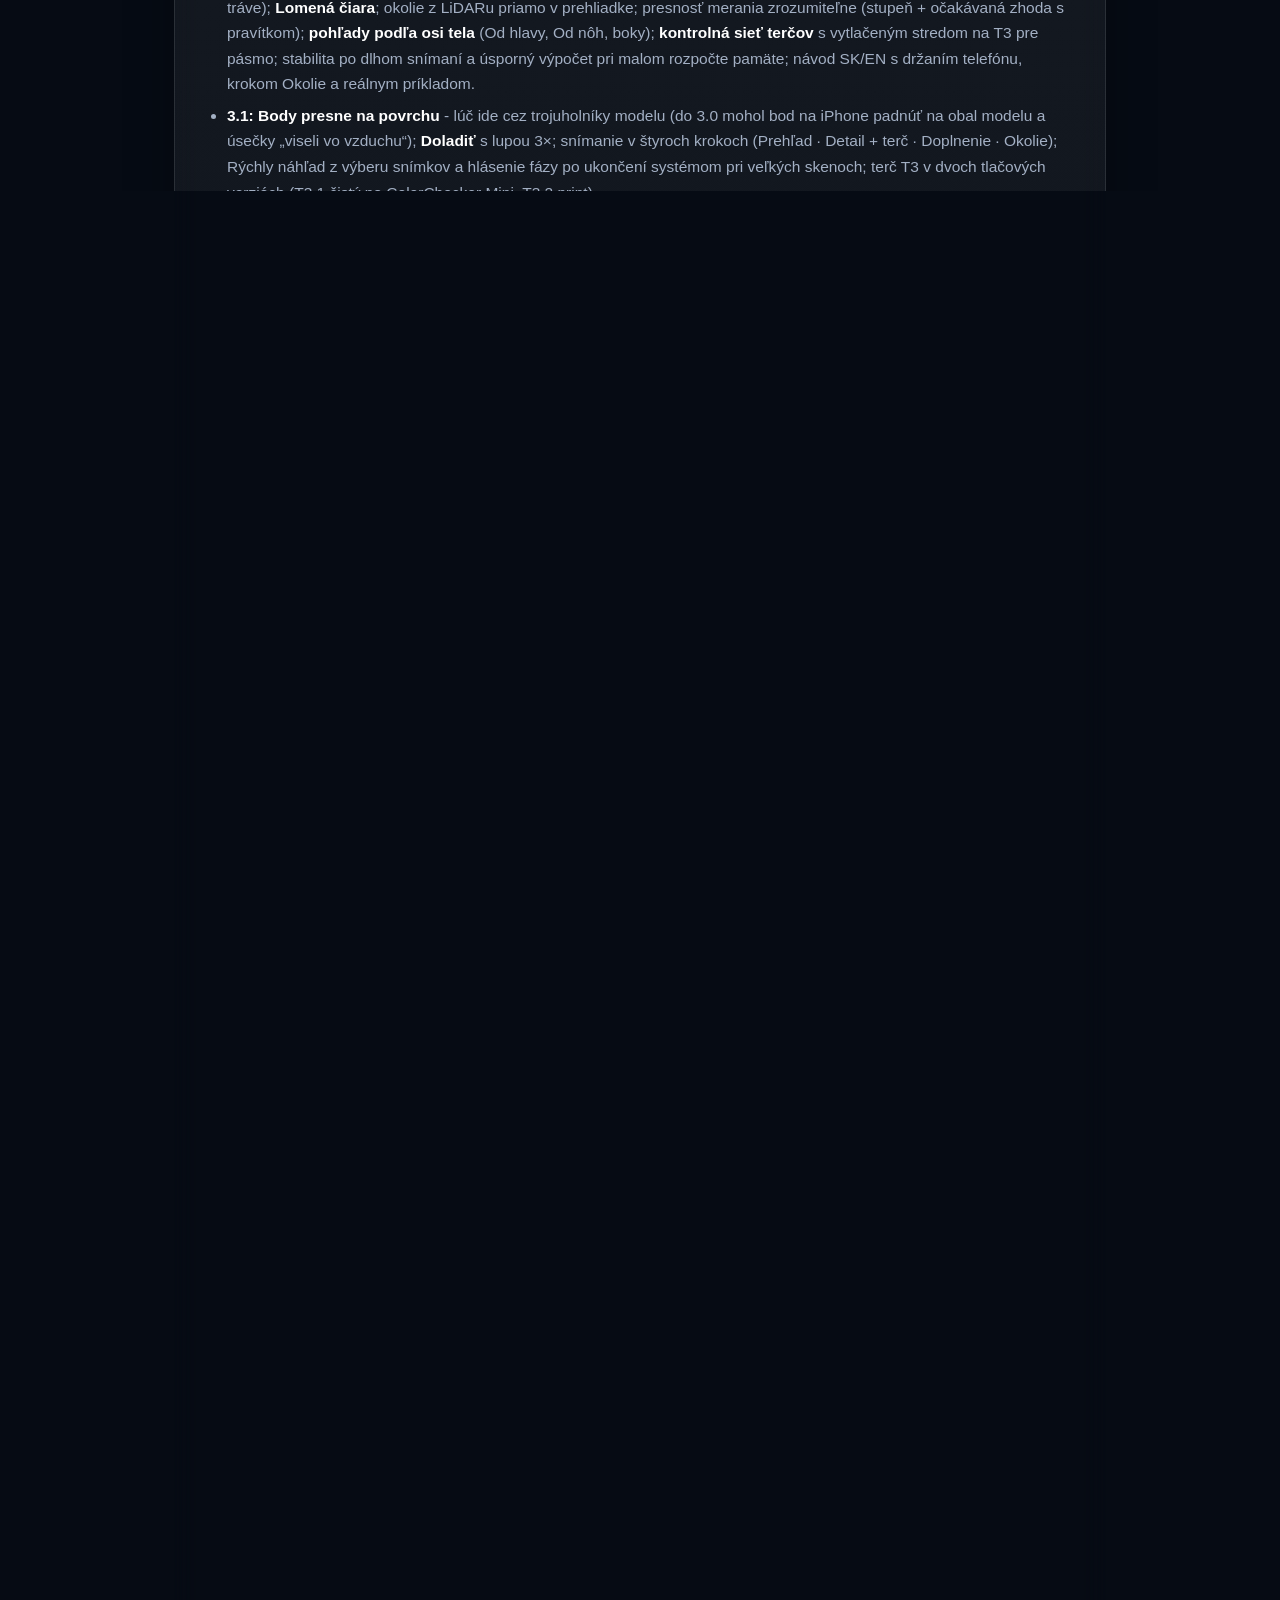
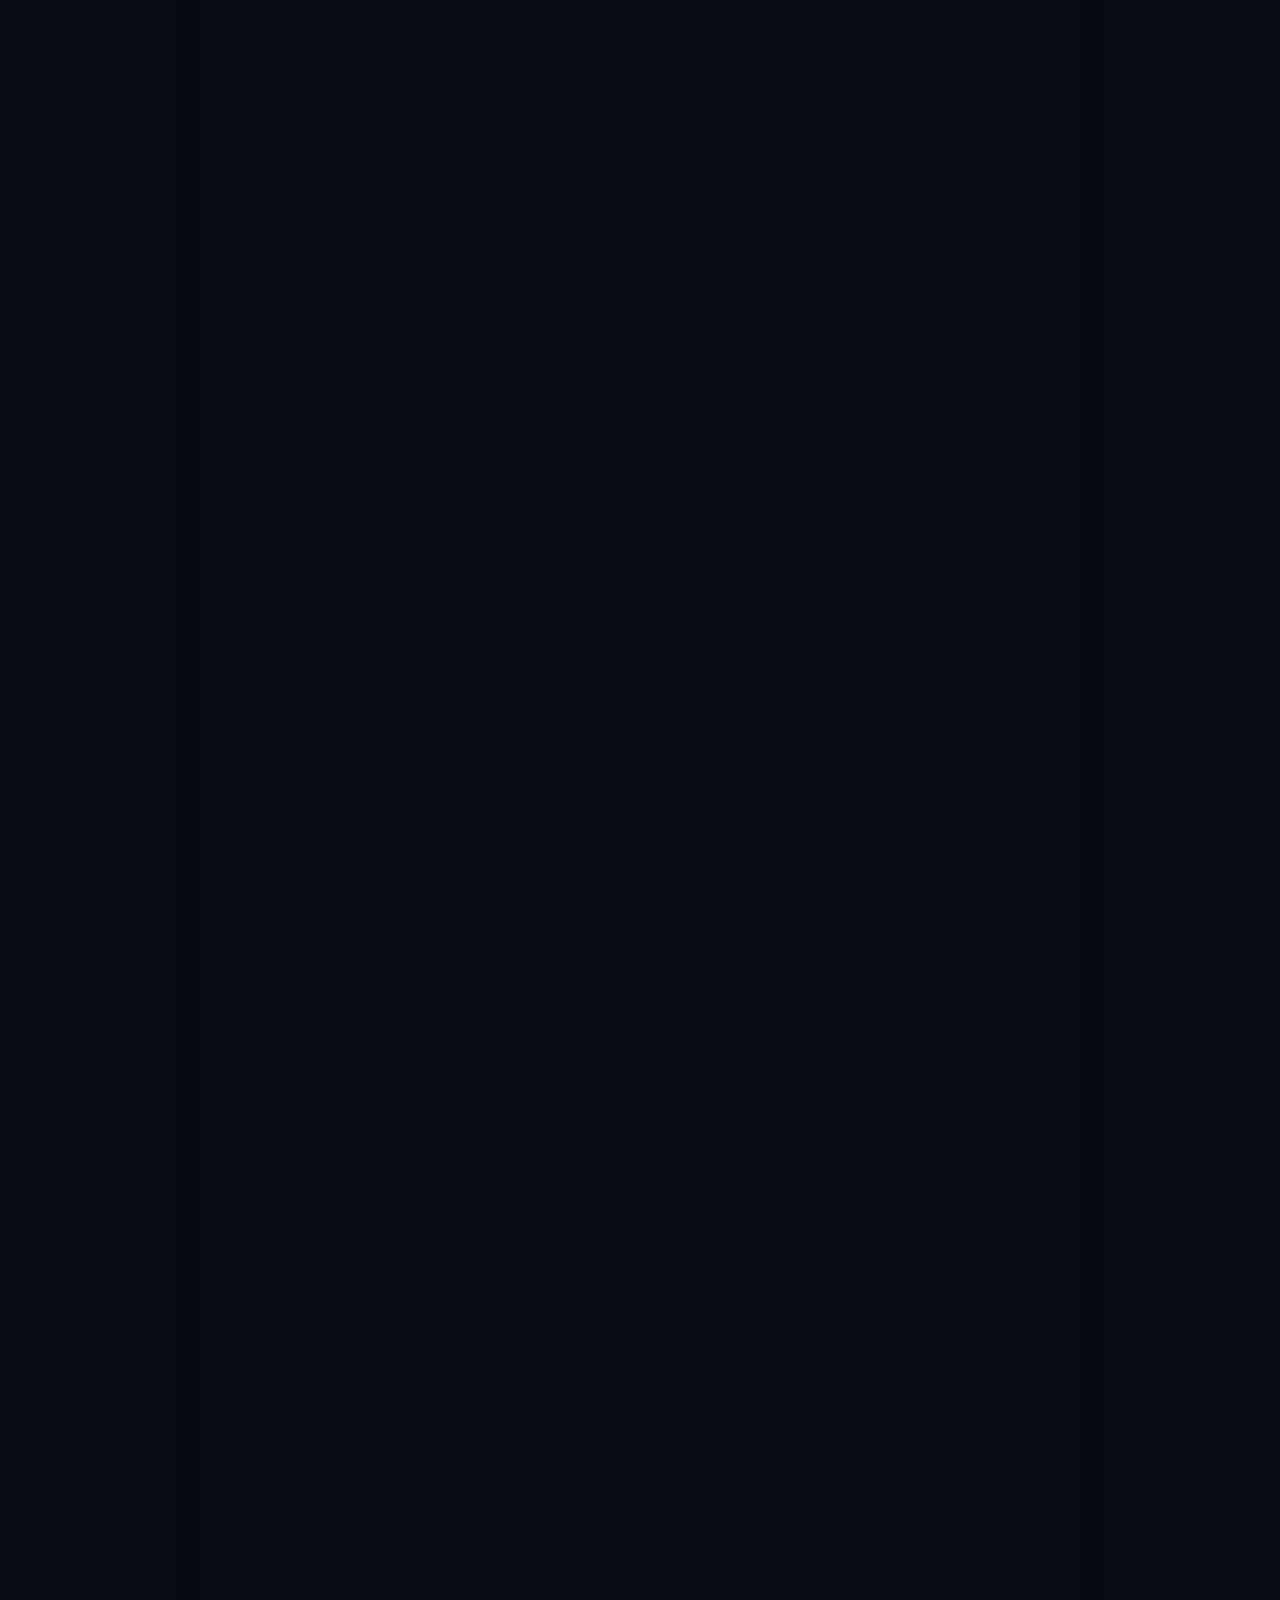
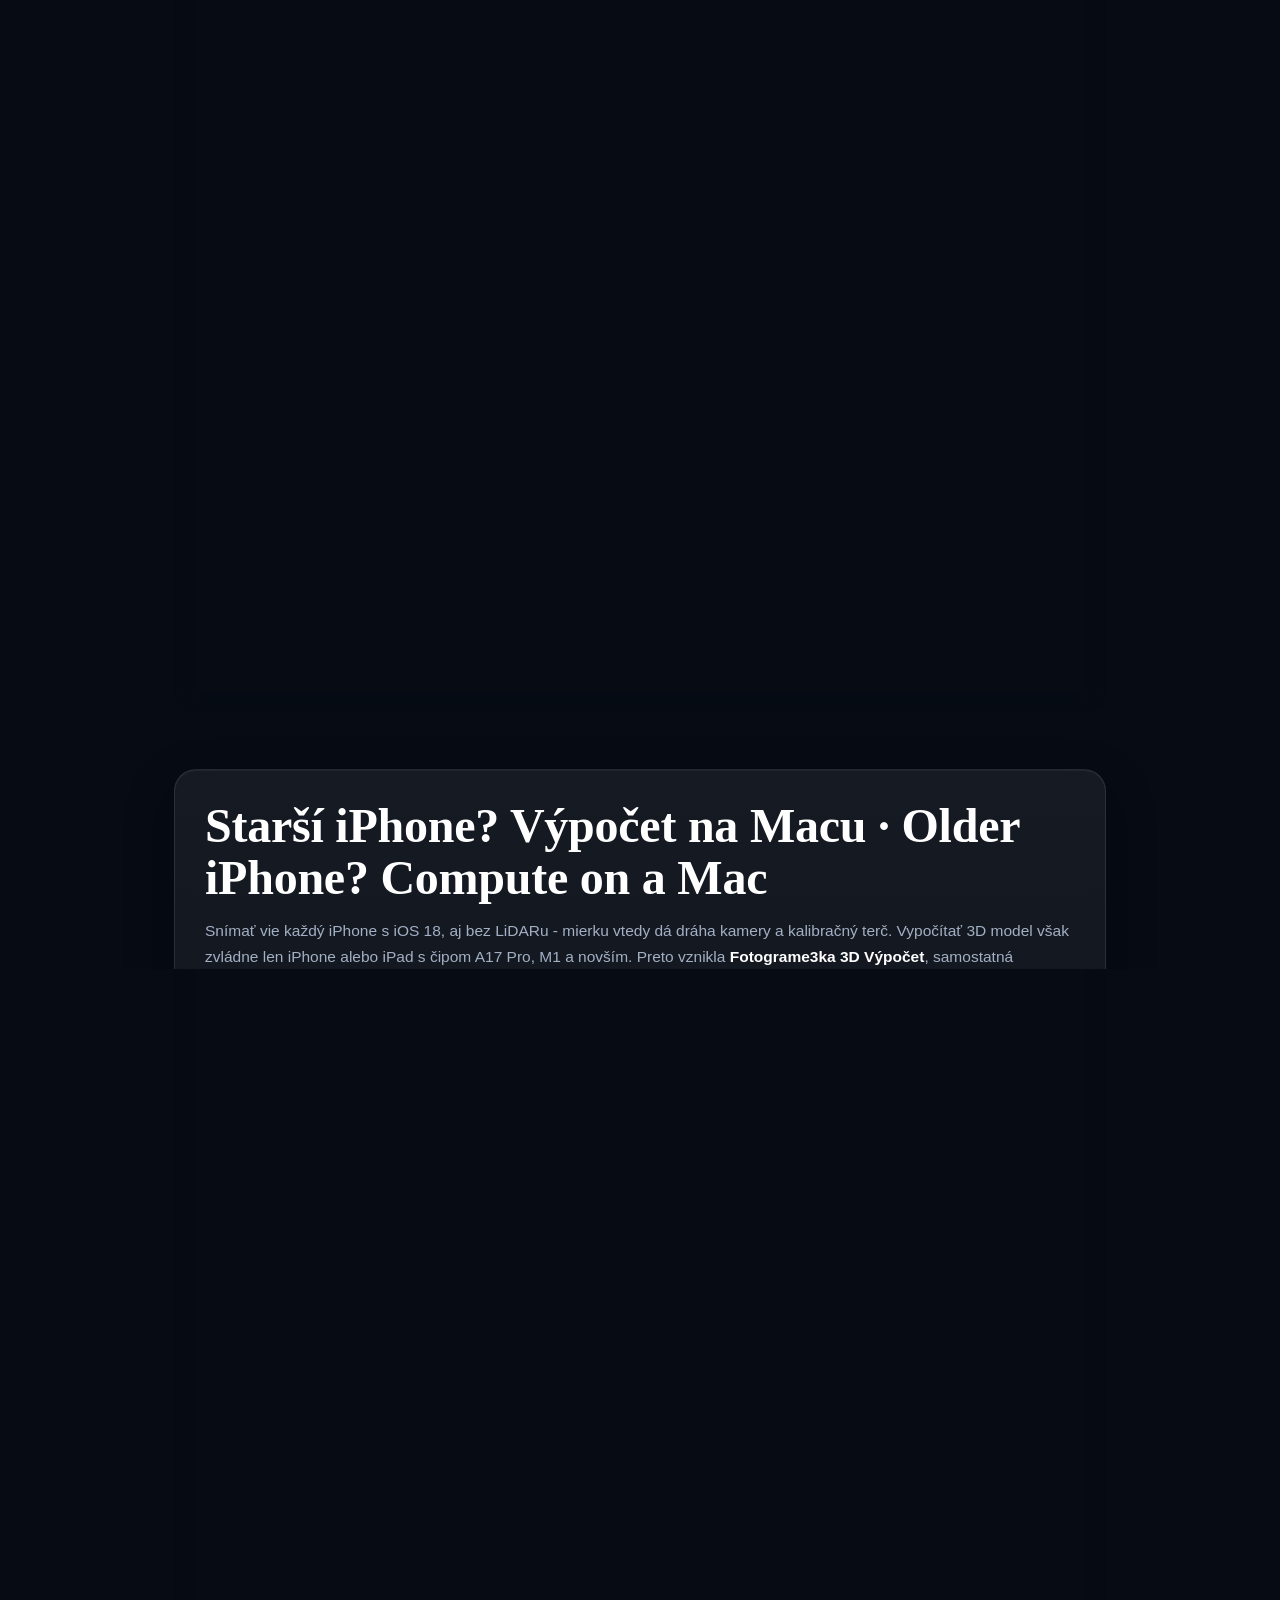
==== commit 26070e4e: "Verzia 3.3.0 a Fotograme3ka 3D 2.2.0: novinky, návod s postupom iPhone → Mac (5.2.0), metodika v5, P" ====
--- a/index.html
+++ b/index.html
@@ -138,7 +138,7 @@
 <section class="hero">
   <div class="wrap">
     <img class="app" src="icon-512.png" alt="aPrehliadky">
-    <div class="kicker">Forensika · 3D dokumentácia · verzia 3.2.6 · Fotograme3ka 3D 2.1.4</div>
+    <div class="kicker">Forensika · 3D dokumentácia · verzia 3.3.0 · Fotograme3ka 3D 2.2.0</div>
     <h1>a<span class="accent">Prehliadky</span></h1>
     <p class="lede">Fotogrametrické 3D snímanie tela a predmetov s LiDARom. Meranie, nálezy, protokol, okolie z LiDARu - všetko v zariadení, bez cloudu a bez AI dopočtu. iPhone sníma, Mac počíta a reviduje.</p>
     <div class="btns">
@@ -297,8 +297,9 @@
 
 <section class="block" id="novinky">
   <div class="card">
-    <h2>Čo je nové vo verziách 3.2.x, 3.1.x, 3.0 a 2.2.2 · What's new in 3.2.x, 3.1.x, 3.0 and 2.2.2</h2>
-    <ul>
+    <h2>Čo je nové vo verziách 3.3, 3.2.x, 3.1.x, 3.0 a 2.2.2 · What's new in 3.3, 3.2.x, 3.1.x, 3.0 and 2.2.2</h2>
+    <ul>
+      <li><strong>3.3.0 · Fotograme3ka 3D 2.2.0:</strong> <strong>presnejšia mierka a nové hodnotenie farby</strong> (metodika certifikácie v5). Na tréningovom prípade sa ukázalo, že ohnisko kamery hlásené systémom pri 4K je asi o 2,5 % krátke; aplikácia ho teraz pri výpočte s terčom T3 overí a opraví podľa toho, ako sa lúče na značky terča z rôznych snímok stretávajú. Pri viacerých terčoch sa mierka určí pre každý zvlášť a ich rozpor vylúči triedu A; LiDAR hĺbka berie stred dvoch odhadov. <strong>Etalón:</strong> nový hárok s dĺžkami terča T3, rozpoznanie úsečky, upozornenie na zámenu a hodnota v surovom modeli. <strong>NOVÉ: meranie Farba</strong> v iPhone aj na Macu: farba miesta sa určí zo snímky, na ktorej je najlepšie vidieť, rovnako ako v Colorime3ka (Len farba), s automatickou kalibráciou z terča T3 (ColorChecker Classic Mini vo výreze, inak sivý rad); aplikácia farbu len opisuje. <strong>Export → Kópia pre štúdiu</strong> s kódom prípadu bez mena, miesta a certifikátu. Snímanie upozorní na režim nízkej spotreby a málo svetla. Mac: voľba „Snímky: najviac N“ a po páde výpočtu ponuka menšieho počtu snímok (macOS 27.0.1 padá pri veľkých balíkoch 4K). Návod má novú časť 5.2.0: postup z iPhonu na Mac a kedy zadať milimetre (tlač terča a sieť v iPhone pred exportom, etalón až na finálnom modeli).</li>
       <li><strong>3.2.6 · Fotograme3ka 3D 2.1.4:</strong> <strong>audit mierky na reálnych skenoch</strong> (metodika certifikácie v4). Nový zdroj mierky <strong>LiDAR hĺbka porovnaná s modelom</strong>: po výpočte sa hĺbka každého snímku porovná so vzdialenosťou kamera → povrch modelu (tisíce bodov zo stoviek snímok); nezávisí od driftu dráhy kamery, takže sken bez terča dostane metrickú mierku (trieda B) s neistotou okolo 2 %. Neistota mierky z dráhy kamery sa počíta realisticky (nameraný drift počas snímania, dno 2 %; na reálnych skenoch bola dráha kamery 2–5 % mimo). Dráha kamery a LiDAR hĺbka zdieľajú meter LiDARu, preto proti terču vystupujú ako jeden zdroj a terč T3 ostáva jediným fyzickým overením (trieda A). Protokol, certifikát a Validačný CSV uvádzajú nový zdroj aj drift; väčšia fronta zápisu snímok pri snímaní zblízka. <strong>Nové ikony:</strong> predvolené mieridlo terča; v iPhone sa v Nastaveniach dá zvoliť aj Klasická, Čistá silueta alebo Fotogrametrická sieť. Mac 2.1.4: rovnaká mierka z hĺbky (jantárová ikona); etalón z iPhonu sa po prepočte odkladá raz, nie dvakrát.</li>
       <li><strong>3.2.4:</strong> odkazy na návod, rýchly sprievodca, metodiku certifikácie a prehliadku miesta činu otvárajú dokument v jazyku aplikácie (slovenčina alebo angličtina), aj odkaz na metodiku v protokole a certifikáte; hlavná obrazovka rozlišuje limit snímania (až 600 snímkov) od limitu výpočtu v telefóne (200 snímkov, limit Apple), väčšie skeny dopočíta Mac.</li>
       <li><strong>3.2.3:</strong> nové pásma zľavneného doplatku Pro podľa súčtu doterajších darov, vrátane nového doplatku pre mecenášov; dary v súčte od 145 € dávajú Pro natrvalo zadarmo a darcovia, ktorí pred 31. 10. 2026 darovali aspoň 85 €, si Pro ponechávajú natrvalo zadarmo. Ceny sa zobrazujú priamo z App Store vo vašej mene. Základ aplikácie je a zostane zadarmo.</li>
@@ -327,6 +328,7 @@
     </ul>
     <hr>
     <ul>
+      <li><strong>3.3.0 · Fotograme3ka 3D 2.2.0:</strong> <strong>more accurate scale and new colour assessment</strong> (certification methodology v5). A training case showed that the camera focal length reported by the system at 4K is about 2.5 % short; with the T3 target the app now checks and corrects it during processing from how the rays to the target marks from different frames meet. With several targets the scale is determined for each one separately and a disagreement rules out class A; LiDAR depth takes the midpoint of two estimates. <strong>Reference:</strong> a new sheet with the T3 target lengths, segment recognition, a mix-up warning and the raw-model value. <strong>NEW: Colour measurement</strong> on the iPhone and the Mac: the colour of a spot is determined from the frame that shows it best, the same way as Colorime3ka (Color only), with automatic calibration from the T3 target (ColorChecker Classic Mini in the cut-out, otherwise the grey row); the app only describes the colour. <strong>Export → Study copy</strong> with a case code, without name, place and certificate. Capture warns about Low Power Mode and low light. Mac: the option “Frames: at most N” and, after a crashed computation, an offer of fewer frames (macOS 27.0.1 crashes on large 4K packages). The user guide has a new section 5.2.0: from iPhone to Mac and when to enter millimetres (target print and network on the iPhone before export, the reference only on the final model).</li>
       <li><strong>3.2.6 · Fotograme3ka 3D 2.1.4:</strong> <strong>scale audit on real scans</strong> (certification methodology v4). New scale source <strong>LiDAR depth compared with the model</strong>: after reconstruction the depth of every frame is compared with the camera → model surface distance (thousands of points from hundreds of frames); it does not depend on camera-path drift, so a scan without a target receives a metric scale (class B) with an uncertainty of about 2 %. The camera-path scale uncertainty is now realistic (drift measured during capture, floor 2 %; on real scans the camera path was 2–5 % off). The camera path and the LiDAR depth share the LiDAR metre, so against the target they act as one source and the T3 target remains the only physical verification (class A). The report, certificate and Validation CSV state the new source and the drift; a larger frame write queue for close-range capture. <strong>New icons:</strong> the target reticle by default; on the iPhone Settings also offers Classic, Clean silhouette or Photogrammetry mesh. Mac 2.1.4: the same depth scale (amber icon); a reference from the iPhone is set aside once after a recompute, not twice.</li>
       <li><strong>3.2.4:</strong> links to the user guide, quick start, certification methodology and crime-scene guide open the document in the app's language (Slovak or English), including the methodology link in the report and certificate; the main screen separates the capture limit (up to 600 frames) from the on-phone processing limit (200 frames, an Apple limit), larger scans are completed on a Mac.</li>
       <li><strong>3.2.3:</strong> new discounted Pro top-up bands based on your total past donations, including a new patron top-up; donations totalling €145 or more give Pro free forever, and donors who gave at least €85 before 31 October 2026 keep Pro free forever. Prices are shown directly from the App Store in your currency. The base app is and will remain free.</li>
@@ -381,12 +383,12 @@
 <section class="block">
   <div class="card">
     <h2>Návod · User guide</h2>
-    <p><a href="aPrehliadky_rychly_sprievodca_SK.pdf" target="_blank" rel="noopener">aPrehliadky - Rýchly sprievodca 3.2 (PDF, slovensky)</a> · <a href="aPrehliadky_quick_start_EN.pdf" target="_blank" rel="noopener">Quick Start Guide 3.2 (PDF, English)</a> - od vytlačeného terča T3 po protokol v šiestich krokoch, na tri strany.</p>
+    <p><a href="aPrehliadky_rychly_sprievodca_SK.pdf" target="_blank" rel="noopener">aPrehliadky - Rýchly sprievodca 3.3 (PDF, slovensky)</a> · <a href="aPrehliadky_quick_start_EN.pdf" target="_blank" rel="noopener">Quick Start Guide 3.3 (PDF, English)</a> - od vytlačeného terča T3 po protokol v šiestich krokoch, na tri strany.</p>
     <p><a href="aPrehliadky_prehliadka_miesta_cinu_SK.pdf" target="_blank" rel="noopener">Prehliadka miesta činu: telo a okolie (PDF, slovensky)</a> · <a href="aPrehliadky_crime_scene_guide_EN.pdf" target="_blank" rel="noopener">Crime-scene examination guide (PDF, English)</a> - postup pre vraždu a podozrivé úmrtie: jeden prípad, viac skenov (prehľad v štyroch krokoch, detaily nálezov, okolie), limity iPhonu a Macu, ktorú metódu na čo, časový rozpočet.</p>
     <p>Kalibračný terč T3 na tlač (A4 na šírku, 100 %): <a href="aPrehliadky-terc-T3.1-CISTY-A4.pdf" target="_blank" rel="noopener">T3.1 čistý</a> (výrez na originálny ColorChecker Classic Mini) · <a href="aPrehliadky-terc-T3.2-PRINT-A4.pdf" target="_blank" rel="noopener">T3.2 print</a> (tlačené polia, len orientačné) · English: <a href="aPrehliadky-terc-T3.1-CISTY-A4-EN.pdf" target="_blank" rel="noopener">T3.1</a> · <a href="aPrehliadky-terc-T3.2-PRINT-A4-EN.pdf" target="_blank" rel="noopener">T3.2</a>. Posuvným meradlom overte stredy kruhov A–B = 247,00 mm.</p>
-    <p><a href="aPrehliadky_navod_SK.pdf" target="_blank" rel="noopener">aPrehliadky - návod 3.2 (PDF, slovensky)</a> - kontrolný zoznam pred snímaním so schémami snímania, postup pre mŕtve telo, živú osobu, predmet a scénu, výpočet vrátane výpočtu na Macu, praktické príklady a vysvetlenia (orez, vzdialenosť telefónu, mierka), prehliadka s režimami Merať / Označiť nález, presné označovanie nálezov, meranie s najmenšou chybou, okolie z LiDARu, protokol, Mac, riešenie problémov.</p>
-    <p><a href="aPrehliadky_user_guide_EN.pdf" target="_blank" rel="noopener">aPrehliadky - user guide 3.2 (PDF, English)</a> - pre-capture checklist with capture diagrams, procedure for a deceased body, a living person, an object and a scene, processing including computing on a Mac, practical examples and explanations (crop, phone distance, scale), examination with Measure / Mark finding modes, precise marking of findings, measuring with the smallest error, surroundings from LiDAR, report, Mac, troubleshooting.</p>
-    <p><a href="aPrehliadky_metodika_certifikacie_SK.pdf" target="_blank" rel="noopener">Metodika certifikácie 3D dokumentácie v4 (PDF, slovensky)</a> · <a href="aPrehliadky_certification_methodology_EN.pdf" target="_blank" rel="noopener">Certification methodology v4 (PDF, English)</a>: zdroje mierky a ich nezávislosť (dráha kamery s nameraným driftom, LiDAR hĺbka porovnaná s modelom, terč T3 v modeli, etalón), konzistencia zdrojov (Birgeho pomer, poradie nadväznosti terč → LiDAR hĺbka), neistota U, trieda dokumentácie A–D (etalón ≥ 290 mm, najhoršie z overení, tolerancia max(1 %, U)), stopa snímania s prerušeniami, záznam o výpočte, certifikovaný obsah a podpis, overenie certifikátu, postup validácie zariadenia terčom T3.</p>
+    <p><a href="aPrehliadky_navod_SK.pdf" target="_blank" rel="noopener">aPrehliadky - návod 3.3 (PDF, slovensky)</a> - kontrolný zoznam pred snímaním so schémami snímania, postup pre mŕtve telo, živú osobu, predmet a scénu, výpočet vrátane výpočtu na Macu, praktické príklady a vysvetlenia (orez, vzdialenosť telefónu, mierka), prehliadka s režimami Merať / Označiť nález, presné označovanie nálezov, meranie s najmenšou chybou, okolie z LiDARu, protokol, Mac, riešenie problémov.</p>
+    <p><a href="aPrehliadky_user_guide_EN.pdf" target="_blank" rel="noopener">aPrehliadky - user guide 3.3 (PDF, English)</a> - pre-capture checklist with capture diagrams, procedure for a deceased body, a living person, an object and a scene, processing including computing on a Mac, practical examples and explanations (crop, phone distance, scale), examination with Measure / Mark finding modes, precise marking of findings, measuring with the smallest error, surroundings from LiDAR, report, Mac, troubleshooting.</p>
+    <p><a href="aPrehliadky_metodika_certifikacie_SK.pdf" target="_blank" rel="noopener">Metodika certifikácie 3D dokumentácie v5 (PDF, slovensky)</a> · <a href="aPrehliadky_certification_methodology_EN.pdf" target="_blank" rel="noopener">Certification methodology v5 (PDF, English)</a>: zdroje mierky a ich nezávislosť (dráha kamery s nameraným driftom, LiDAR hĺbka porovnaná s modelom, terč T3 v modeli, etalón), konzistencia zdrojov (Birgeho pomer, poradie nadväznosti terč → LiDAR hĺbka), neistota U, trieda dokumentácie A–D (etalón ≥ 290 mm, najhoršie z overení, tolerancia max(1 %, U)), stopa snímania s prerušeniami, záznam o výpočte, certifikovaný obsah a podpis, overenie certifikátu, postup validácie zariadenia terčom T3.</p>
     <p><a href="aPrehliadky_validacny_protokol_v2.pdf" target="_blank" rel="noopener">Validačný protokol v2 (PDF, slovensky)</a>: jednotné meranie na rovnakom predmete pre spolupracujúce pracoviská (tri skeny, päť referenčných rozmerov posuvným meradlom, etalón z vlastného merania, zaslanie balíka .f3d a validačného CSV) · <a href="aPrehliadky_validation_protocol_v2_EN.pdf" target="_blank" rel="noopener">Validation protocol v2 (PDF, English)</a>: uniform measurement of the same object for collaborating departments.</p>
     <p><a href="recenzia_aPrehliadky2026.pdf" target="_blank" rel="noopener">Recenzia aPrehliadky 2026 / aPrehliadky Review 2026 (PDF, SK + EN)</a> - úprimné hodnotenie podľa kritérií článku <em>Mobilné 3D skenovanie založené na LiDAR-e a fotogrametrii v súdnolekárskej dokumentácii</em> (Fol Soc Med Leg Slov 2026; 16 (1): 27–32): porovnanie s Polycam a Kiri Engine, GDPR, cloud, presnosť, metrológia, ceny, výhody a limity. / A candid assessment against the criteria of the FSMLS 1/2026 review paper: comparison with Polycam and Kiri Engine, GDPR, cloud, accuracy, metrology, prices, strengths and limits.</p>
   </div>
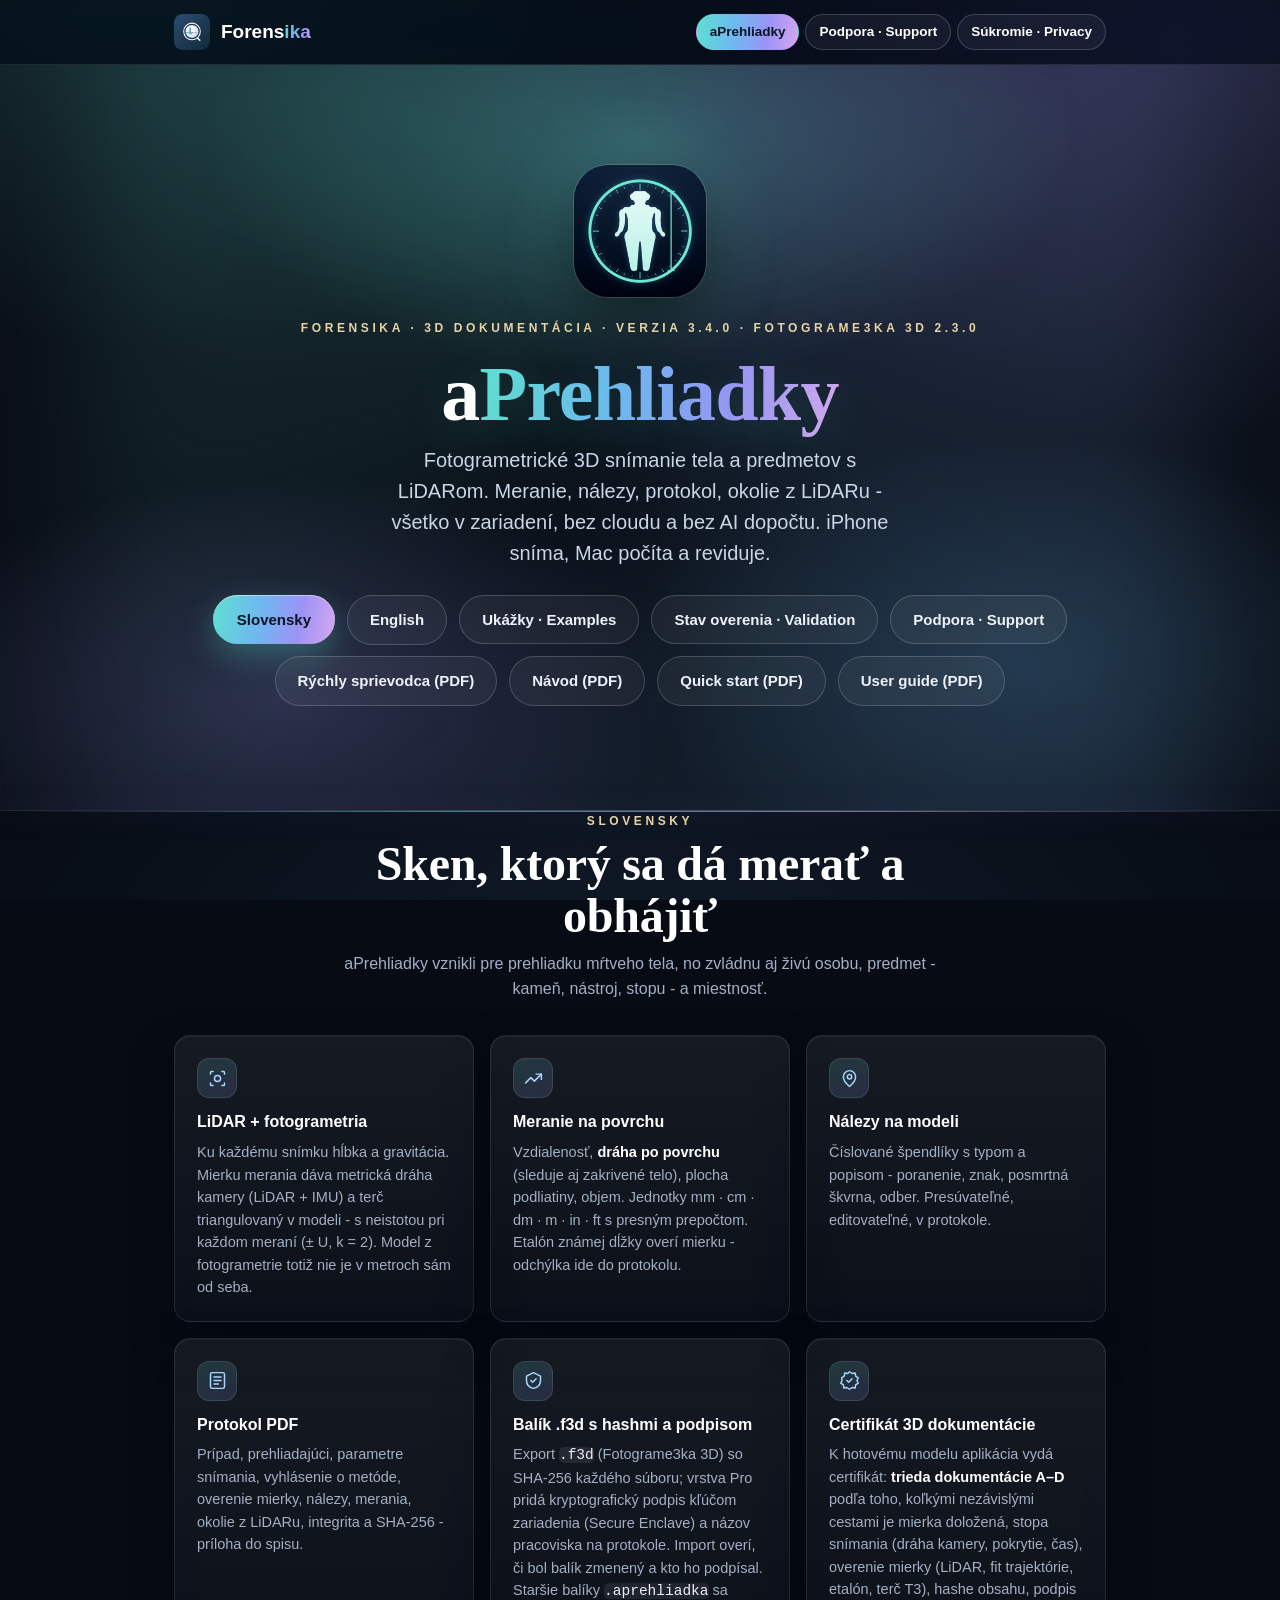
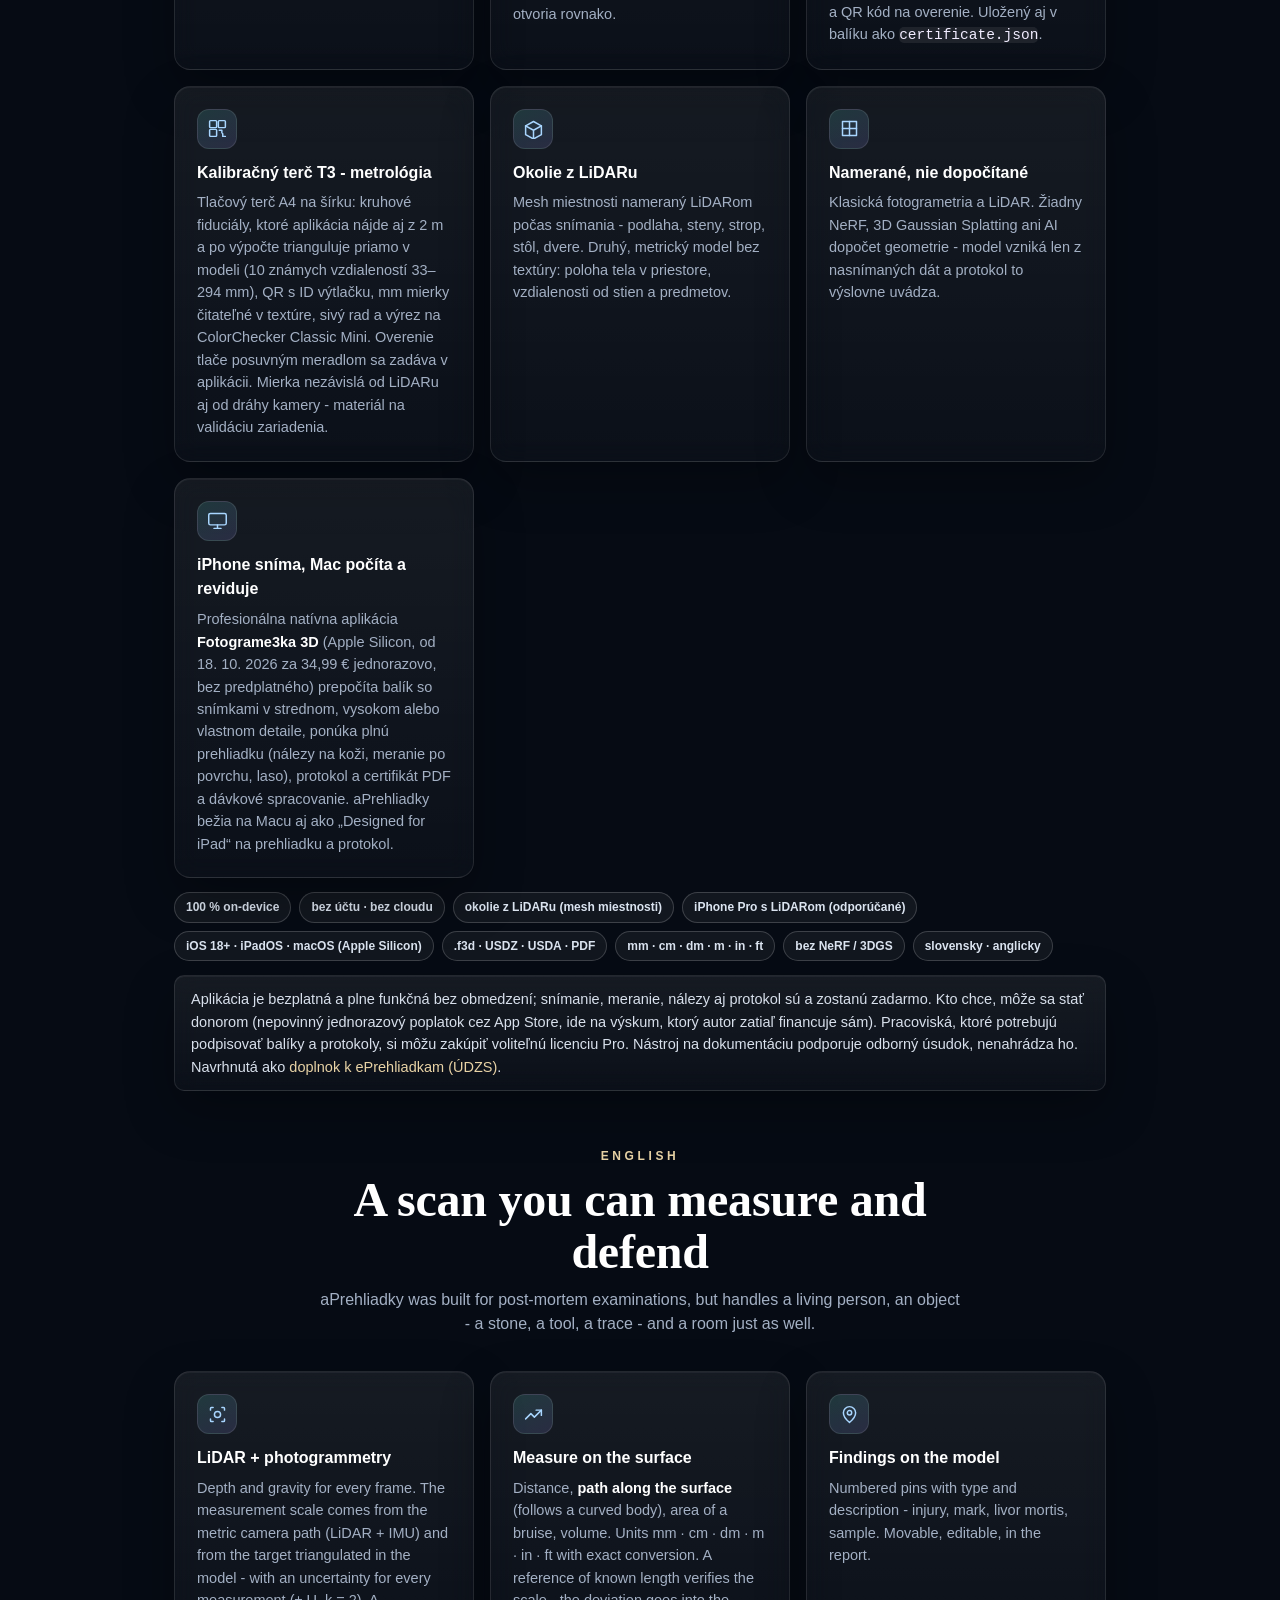
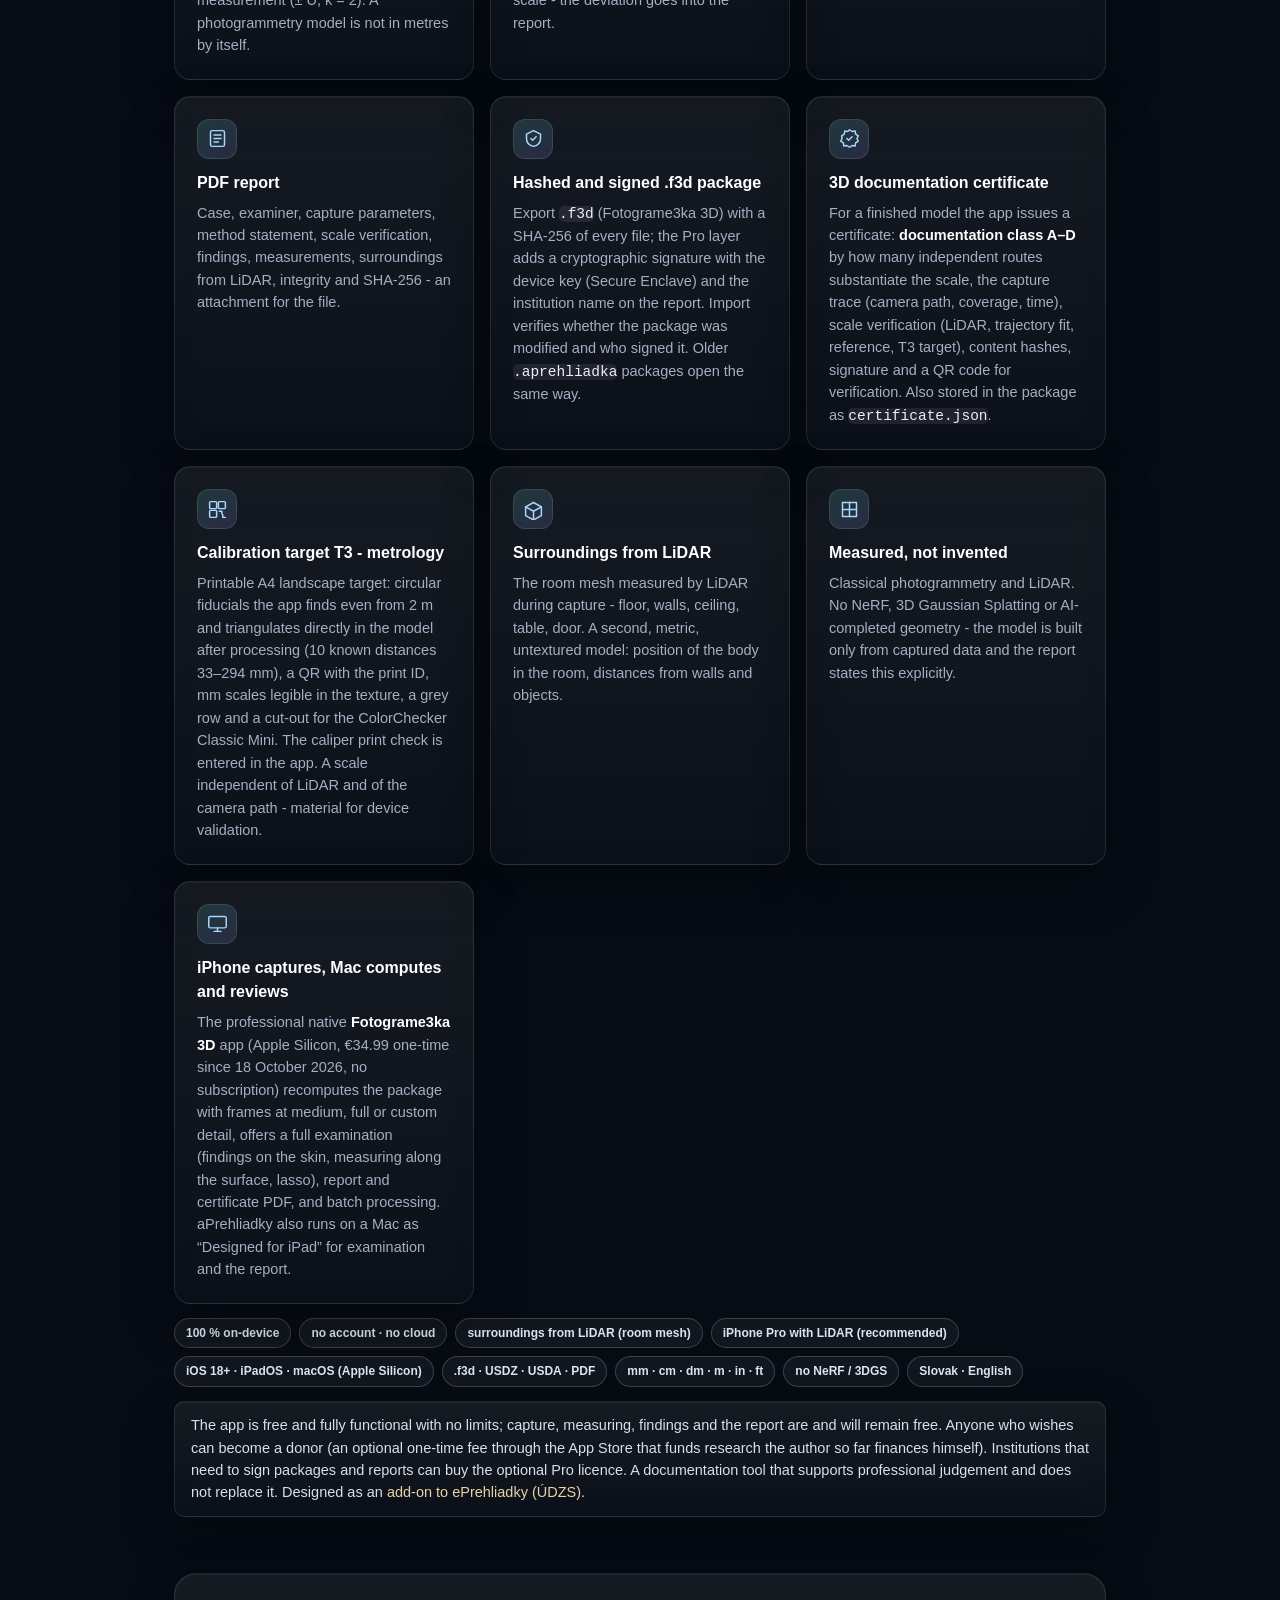
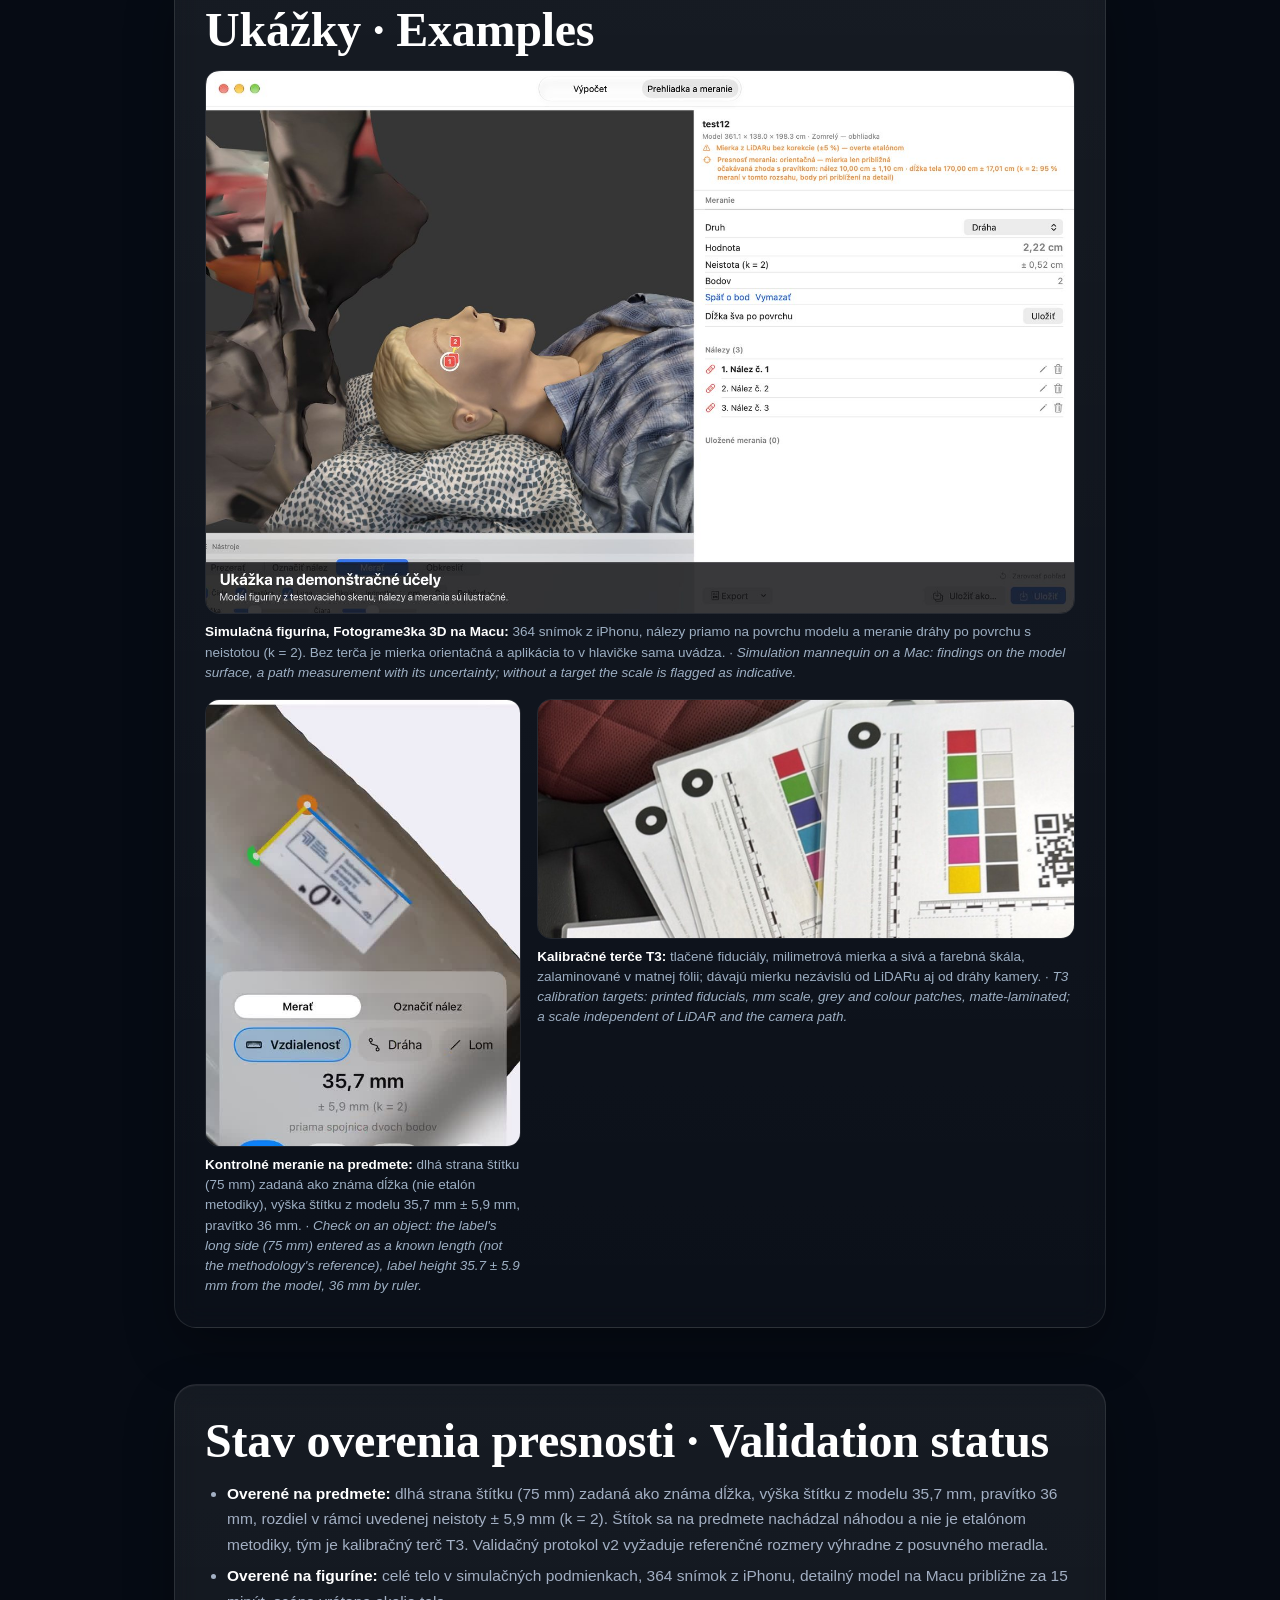
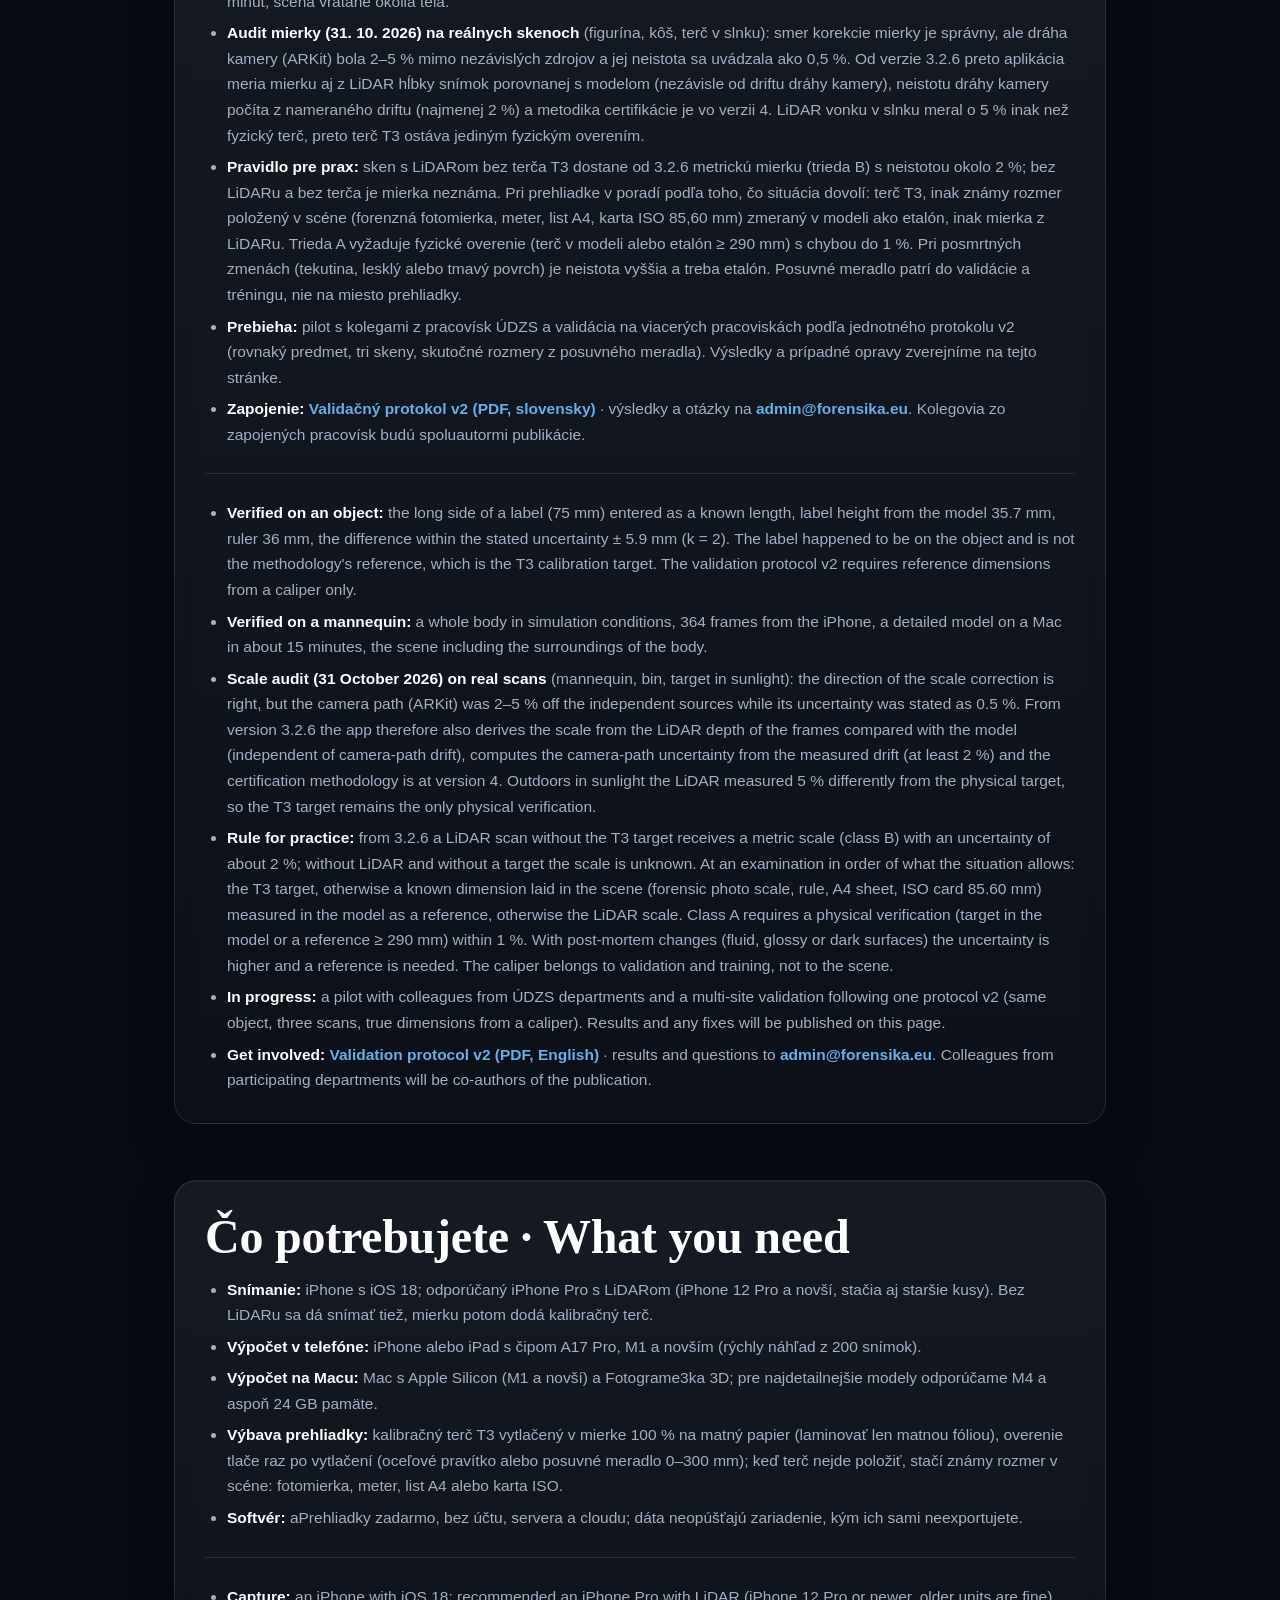
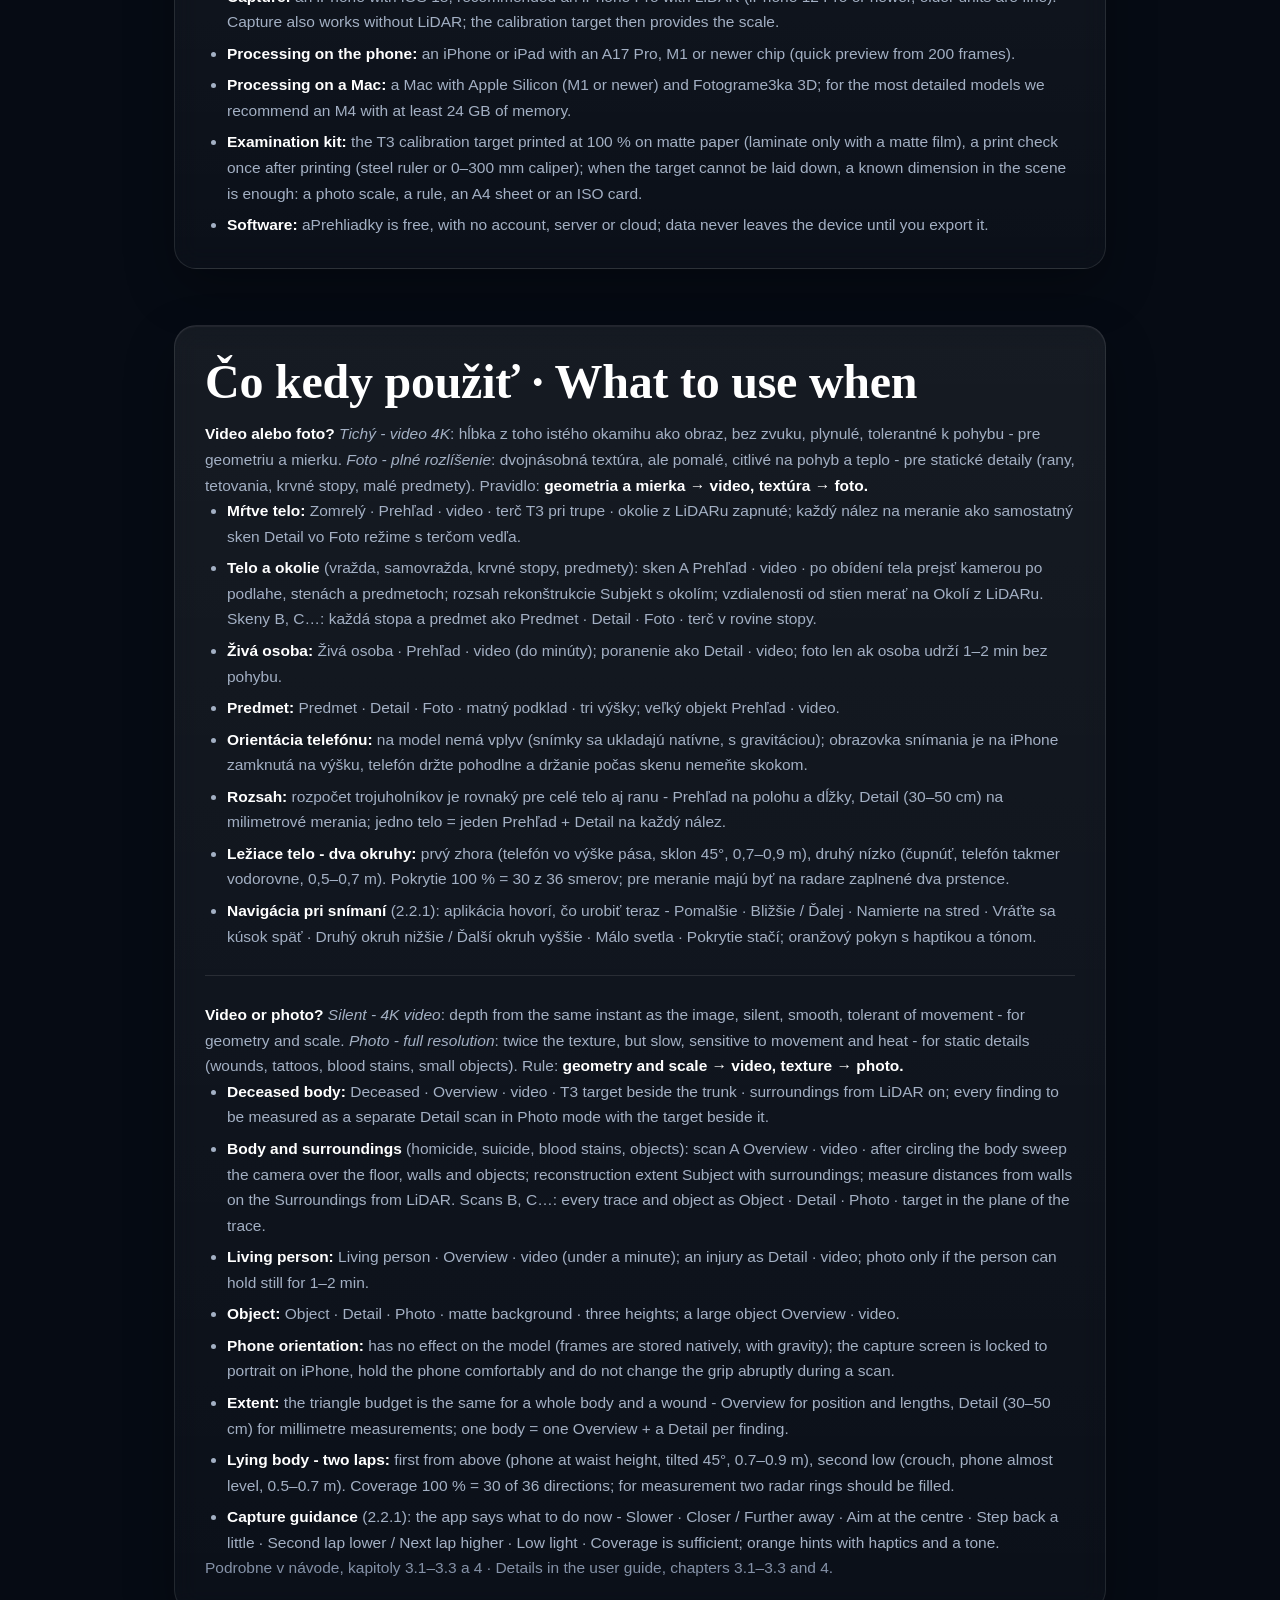
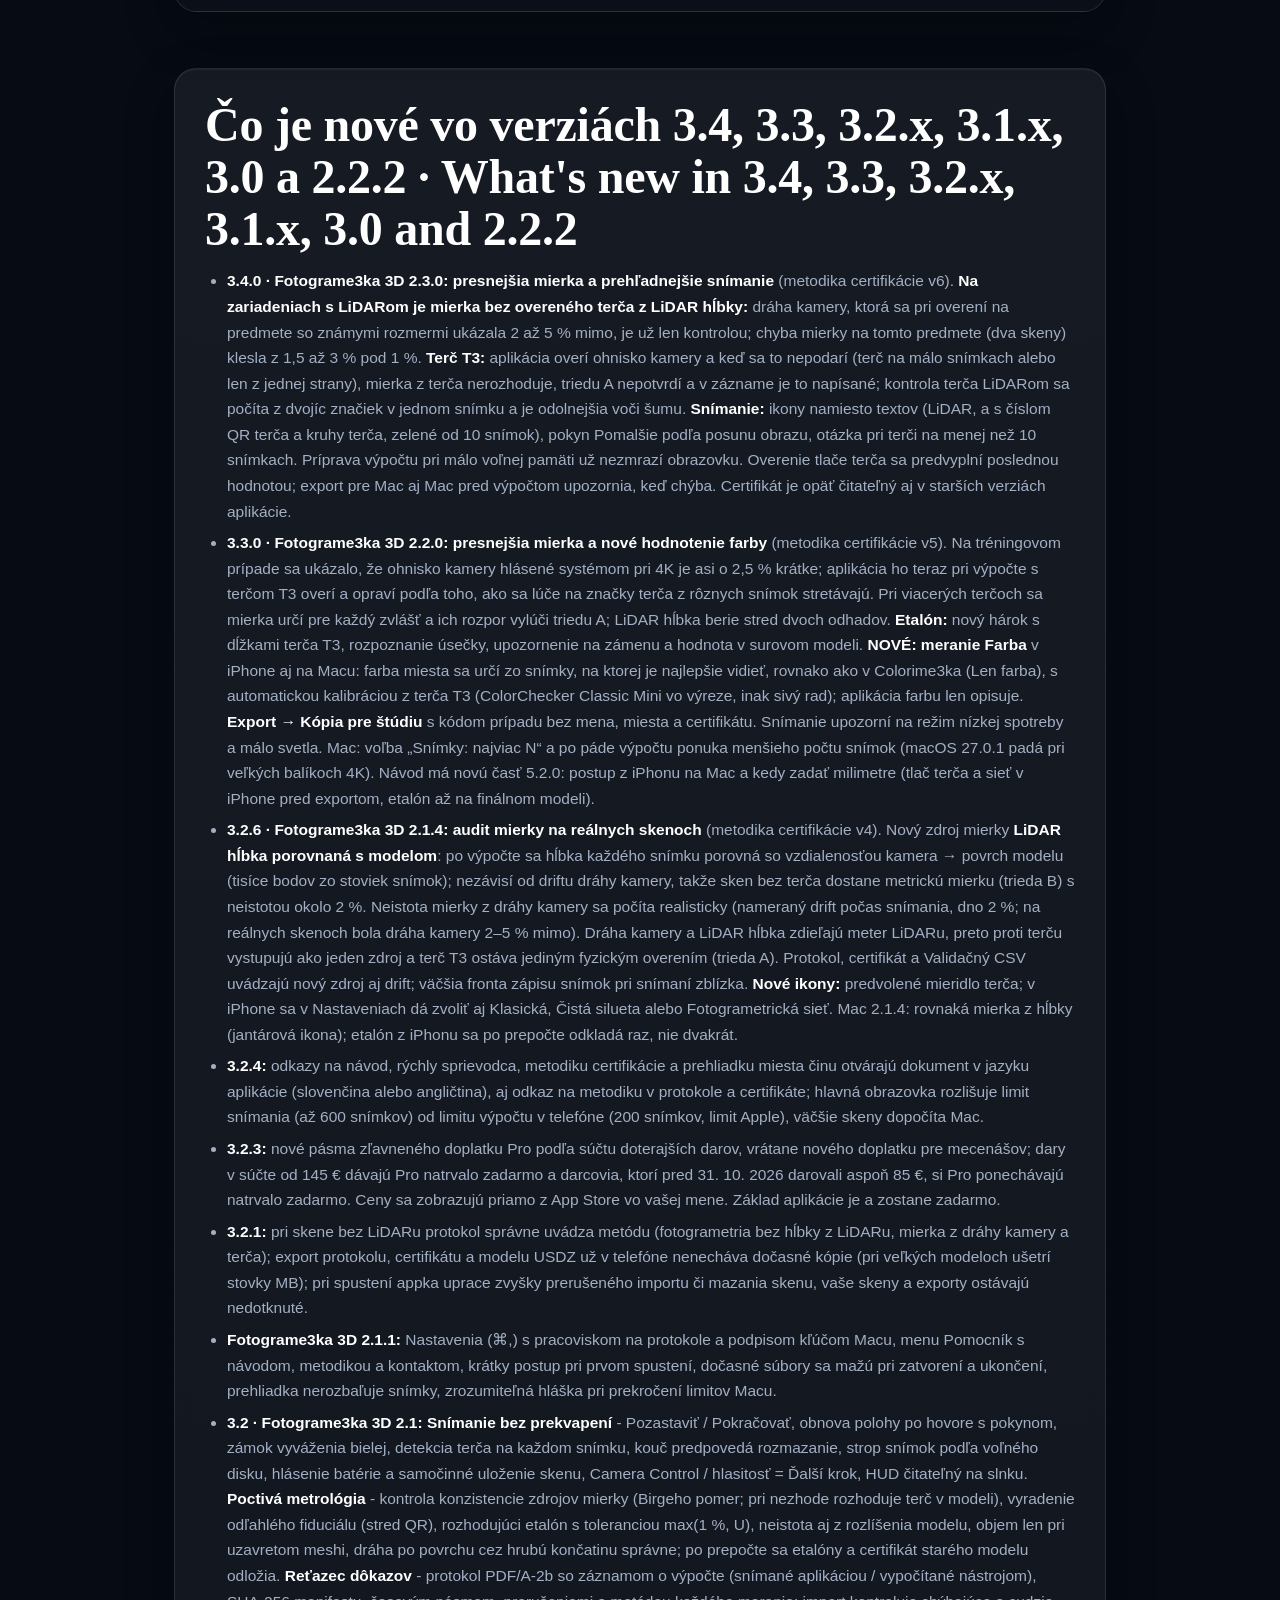
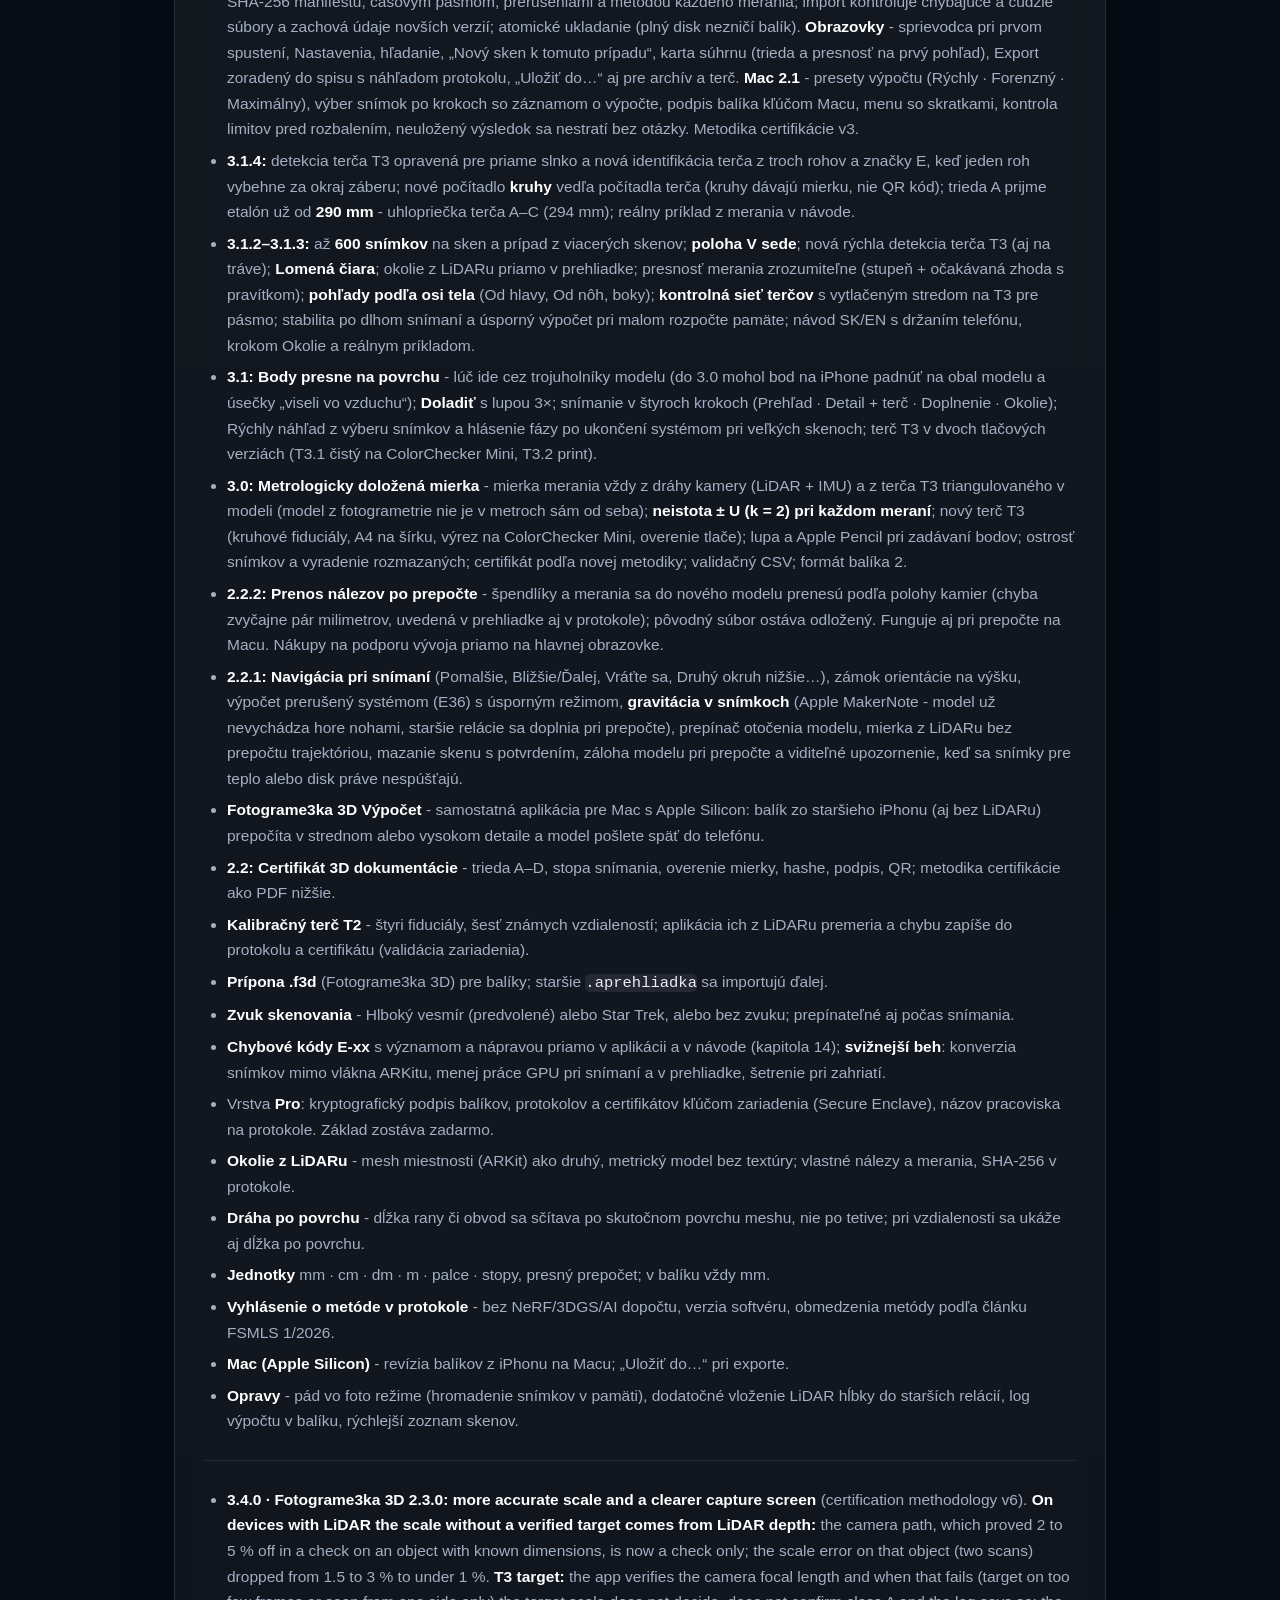
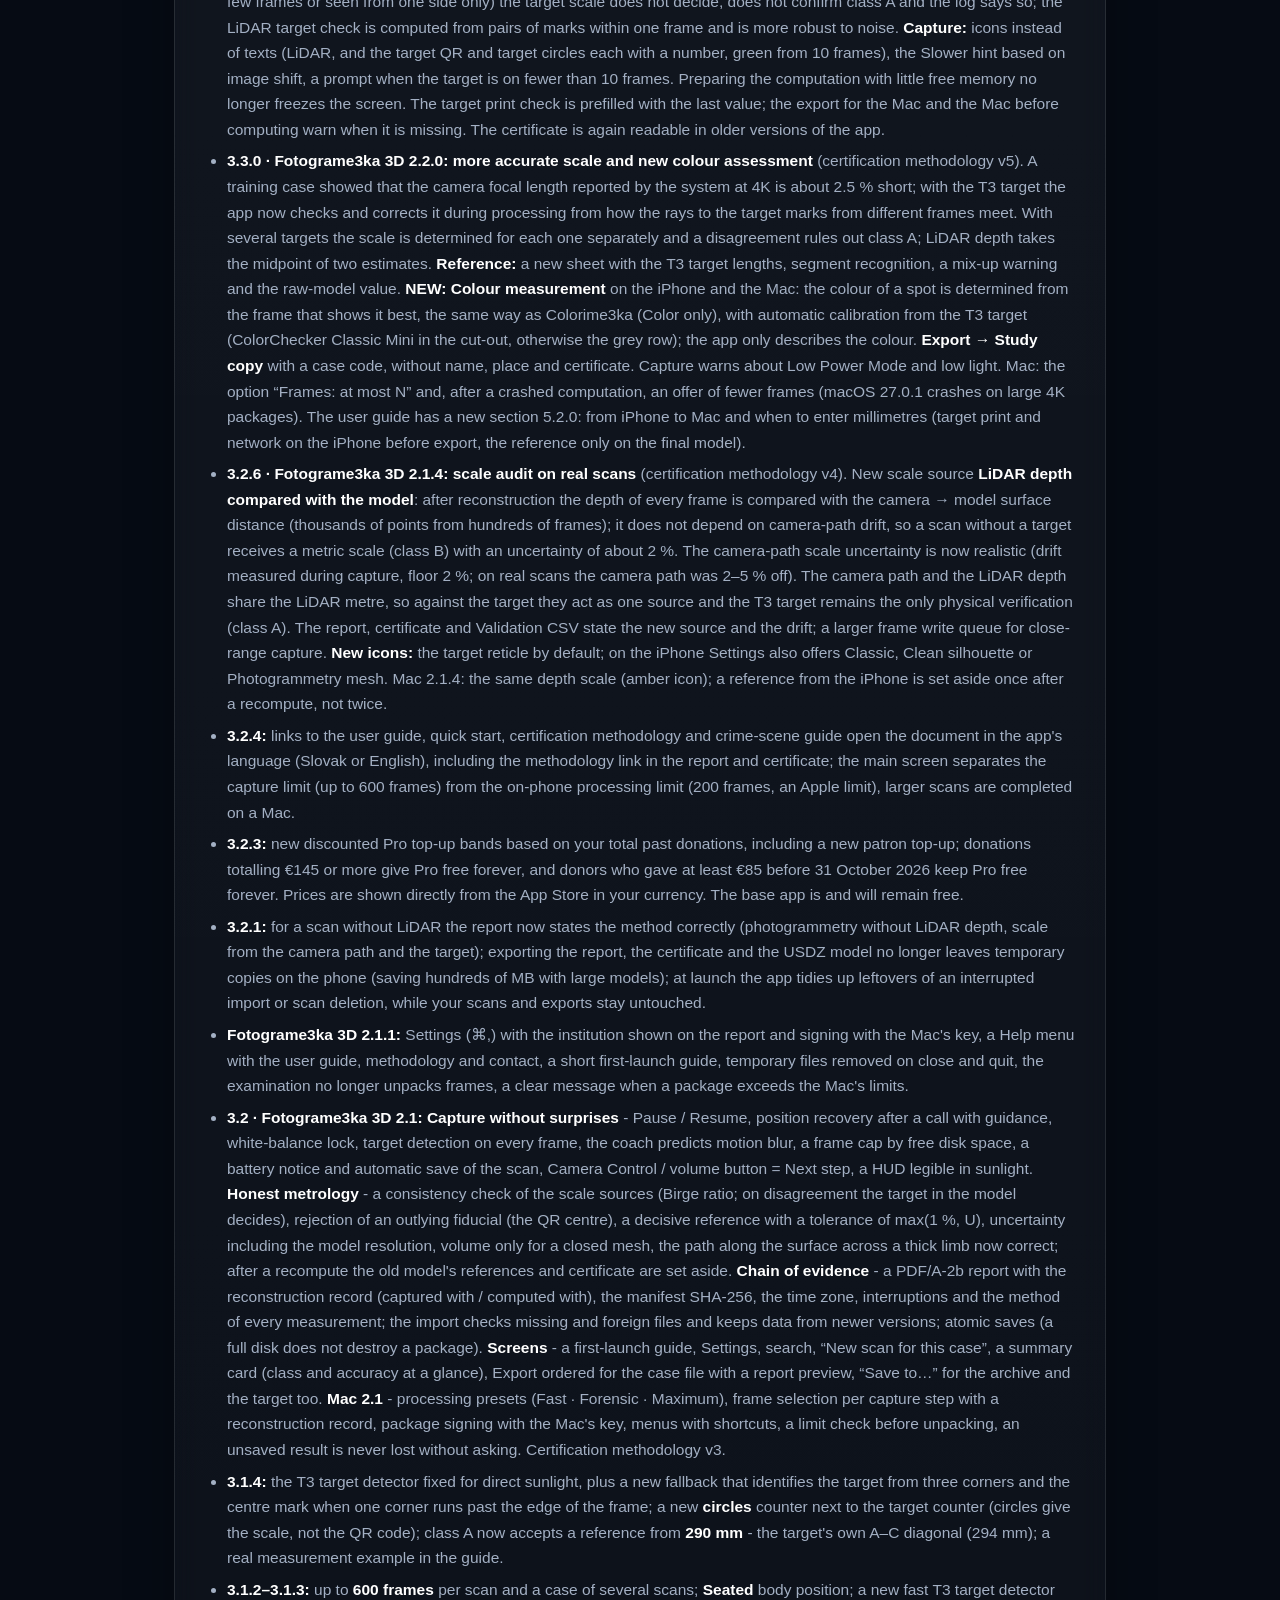
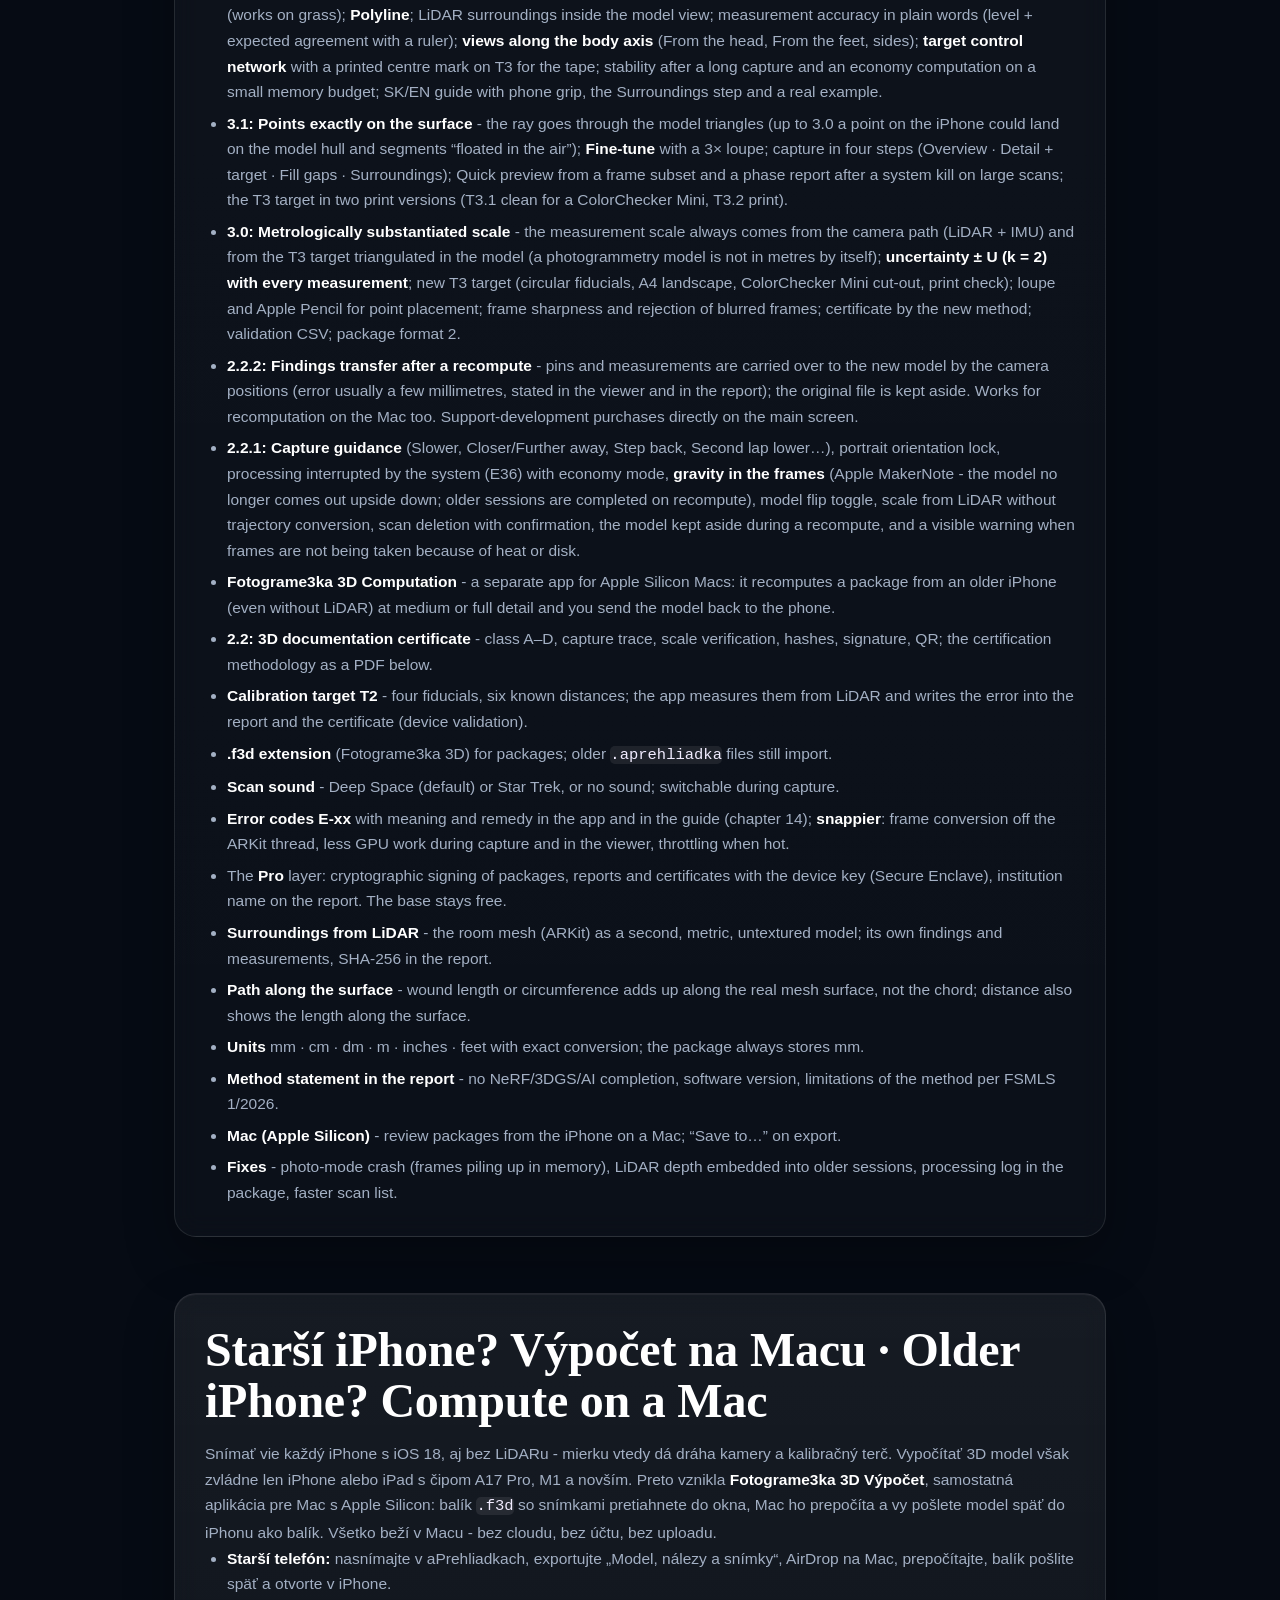
==== commit 32b04d38: "Verzia 3.4.0 a Fotograme3ka 3D 2.3.0: novinky, metodika v6, návod s ikonami pri snímaní, PDF 3.4" ====
--- a/index.html
+++ b/index.html
@@ -138,7 +138,7 @@
 <section class="hero">
   <div class="wrap">
     <img class="app" src="icon-512.png" alt="aPrehliadky">
-    <div class="kicker">Forensika · 3D dokumentácia · verzia 3.3.0 · Fotograme3ka 3D 2.2.0</div>
+    <div class="kicker">Forensika · 3D dokumentácia · verzia 3.4.0 · Fotograme3ka 3D 2.3.0</div>
     <h1>a<span class="accent">Prehliadky</span></h1>
     <p class="lede">Fotogrametrické 3D snímanie tela a predmetov s LiDARom. Meranie, nálezy, protokol, okolie z LiDARu - všetko v zariadení, bez cloudu a bez AI dopočtu. iPhone sníma, Mac počíta a reviduje.</p>
     <div class="btns">
@@ -297,8 +297,9 @@
 
 <section class="block" id="novinky">
   <div class="card">
-    <h2>Čo je nové vo verziách 3.3, 3.2.x, 3.1.x, 3.0 a 2.2.2 · What's new in 3.3, 3.2.x, 3.1.x, 3.0 and 2.2.2</h2>
-    <ul>
+    <h2>Čo je nové vo verziách 3.4, 3.3, 3.2.x, 3.1.x, 3.0 a 2.2.2 · What's new in 3.4, 3.3, 3.2.x, 3.1.x, 3.0 and 2.2.2</h2>
+    <ul>
+      <li><strong>3.4.0 · Fotograme3ka 3D 2.3.0:</strong> <strong>presnejšia mierka a prehľadnejšie snímanie</strong> (metodika certifikácie v6). <strong>Na zariadeniach s LiDARom je mierka bez overeného terča z LiDAR hĺbky:</strong> dráha kamery, ktorá sa pri overení na predmete so známymi rozmermi ukázala 2 až 5 % mimo, je už len kontrolou; chyba mierky na tomto predmete (dva skeny) klesla z 1,5 až 3 % pod 1 %. <strong>Terč T3:</strong> aplikácia overí ohnisko kamery a keď sa to nepodarí (terč na málo snímkach alebo len z jednej strany), mierka z terča nerozhoduje, triedu A nepotvrdí a v zázname je to napísané; kontrola terča LiDARom sa počíta z dvojíc značiek v jednom snímku a je odolnejšia voči šumu. <strong>Snímanie:</strong> ikony namiesto textov (LiDAR, a s číslom QR terča a kruhy terča, zelené od 10 snímok), pokyn Pomalšie podľa posunu obrazu, otázka pri terči na menej než 10 snímkach. Príprava výpočtu pri málo voľnej pamäti už nezmrazí obrazovku. Overenie tlače terča sa predvyplní poslednou hodnotou; export pre Mac aj Mac pred výpočtom upozornia, keď chýba. Certifikát je opäť čitateľný aj v starších verziách aplikácie.</li>
       <li><strong>3.3.0 · Fotograme3ka 3D 2.2.0:</strong> <strong>presnejšia mierka a nové hodnotenie farby</strong> (metodika certifikácie v5). Na tréningovom prípade sa ukázalo, že ohnisko kamery hlásené systémom pri 4K je asi o 2,5 % krátke; aplikácia ho teraz pri výpočte s terčom T3 overí a opraví podľa toho, ako sa lúče na značky terča z rôznych snímok stretávajú. Pri viacerých terčoch sa mierka určí pre každý zvlášť a ich rozpor vylúči triedu A; LiDAR hĺbka berie stred dvoch odhadov. <strong>Etalón:</strong> nový hárok s dĺžkami terča T3, rozpoznanie úsečky, upozornenie na zámenu a hodnota v surovom modeli. <strong>NOVÉ: meranie Farba</strong> v iPhone aj na Macu: farba miesta sa určí zo snímky, na ktorej je najlepšie vidieť, rovnako ako v Colorime3ka (Len farba), s automatickou kalibráciou z terča T3 (ColorChecker Classic Mini vo výreze, inak sivý rad); aplikácia farbu len opisuje. <strong>Export → Kópia pre štúdiu</strong> s kódom prípadu bez mena, miesta a certifikátu. Snímanie upozorní na režim nízkej spotreby a málo svetla. Mac: voľba „Snímky: najviac N“ a po páde výpočtu ponuka menšieho počtu snímok (macOS 27.0.1 padá pri veľkých balíkoch 4K). Návod má novú časť 5.2.0: postup z iPhonu na Mac a kedy zadať milimetre (tlač terča a sieť v iPhone pred exportom, etalón až na finálnom modeli).</li>
       <li><strong>3.2.6 · Fotograme3ka 3D 2.1.4:</strong> <strong>audit mierky na reálnych skenoch</strong> (metodika certifikácie v4). Nový zdroj mierky <strong>LiDAR hĺbka porovnaná s modelom</strong>: po výpočte sa hĺbka každého snímku porovná so vzdialenosťou kamera → povrch modelu (tisíce bodov zo stoviek snímok); nezávisí od driftu dráhy kamery, takže sken bez terča dostane metrickú mierku (trieda B) s neistotou okolo 2 %. Neistota mierky z dráhy kamery sa počíta realisticky (nameraný drift počas snímania, dno 2 %; na reálnych skenoch bola dráha kamery 2–5 % mimo). Dráha kamery a LiDAR hĺbka zdieľajú meter LiDARu, preto proti terču vystupujú ako jeden zdroj a terč T3 ostáva jediným fyzickým overením (trieda A). Protokol, certifikát a Validačný CSV uvádzajú nový zdroj aj drift; väčšia fronta zápisu snímok pri snímaní zblízka. <strong>Nové ikony:</strong> predvolené mieridlo terča; v iPhone sa v Nastaveniach dá zvoliť aj Klasická, Čistá silueta alebo Fotogrametrická sieť. Mac 2.1.4: rovnaká mierka z hĺbky (jantárová ikona); etalón z iPhonu sa po prepočte odkladá raz, nie dvakrát.</li>
       <li><strong>3.2.4:</strong> odkazy na návod, rýchly sprievodca, metodiku certifikácie a prehliadku miesta činu otvárajú dokument v jazyku aplikácie (slovenčina alebo angličtina), aj odkaz na metodiku v protokole a certifikáte; hlavná obrazovka rozlišuje limit snímania (až 600 snímkov) od limitu výpočtu v telefóne (200 snímkov, limit Apple), väčšie skeny dopočíta Mac.</li>
@@ -328,6 +329,7 @@
     </ul>
     <hr>
     <ul>
+      <li><strong>3.4.0 · Fotograme3ka 3D 2.3.0:</strong> <strong>more accurate scale and a clearer capture screen</strong> (certification methodology v6). <strong>On devices with LiDAR the scale without a verified target comes from LiDAR depth:</strong> the camera path, which proved 2 to 5 % off in a check on an object with known dimensions, is now a check only; the scale error on that object (two scans) dropped from 1.5 to 3 % to under 1 %. <strong>T3 target:</strong> the app verifies the camera focal length and when that fails (target on too few frames or seen from one side only) the target scale does not decide, does not confirm class A and the log says so; the LiDAR target check is computed from pairs of marks within one frame and is more robust to noise. <strong>Capture:</strong> icons instead of texts (LiDAR, and the target QR and target circles each with a number, green from 10 frames), the Slower hint based on image shift, a prompt when the target is on fewer than 10 frames. Preparing the computation with little free memory no longer freezes the screen. The target print check is prefilled with the last value; the export for the Mac and the Mac before computing warn when it is missing. The certificate is again readable in older versions of the app.</li>
       <li><strong>3.3.0 · Fotograme3ka 3D 2.2.0:</strong> <strong>more accurate scale and new colour assessment</strong> (certification methodology v5). A training case showed that the camera focal length reported by the system at 4K is about 2.5 % short; with the T3 target the app now checks and corrects it during processing from how the rays to the target marks from different frames meet. With several targets the scale is determined for each one separately and a disagreement rules out class A; LiDAR depth takes the midpoint of two estimates. <strong>Reference:</strong> a new sheet with the T3 target lengths, segment recognition, a mix-up warning and the raw-model value. <strong>NEW: Colour measurement</strong> on the iPhone and the Mac: the colour of a spot is determined from the frame that shows it best, the same way as Colorime3ka (Color only), with automatic calibration from the T3 target (ColorChecker Classic Mini in the cut-out, otherwise the grey row); the app only describes the colour. <strong>Export → Study copy</strong> with a case code, without name, place and certificate. Capture warns about Low Power Mode and low light. Mac: the option “Frames: at most N” and, after a crashed computation, an offer of fewer frames (macOS 27.0.1 crashes on large 4K packages). The user guide has a new section 5.2.0: from iPhone to Mac and when to enter millimetres (target print and network on the iPhone before export, the reference only on the final model).</li>
       <li><strong>3.2.6 · Fotograme3ka 3D 2.1.4:</strong> <strong>scale audit on real scans</strong> (certification methodology v4). New scale source <strong>LiDAR depth compared with the model</strong>: after reconstruction the depth of every frame is compared with the camera → model surface distance (thousands of points from hundreds of frames); it does not depend on camera-path drift, so a scan without a target receives a metric scale (class B) with an uncertainty of about 2 %. The camera-path scale uncertainty is now realistic (drift measured during capture, floor 2 %; on real scans the camera path was 2–5 % off). The camera path and the LiDAR depth share the LiDAR metre, so against the target they act as one source and the T3 target remains the only physical verification (class A). The report, certificate and Validation CSV state the new source and the drift; a larger frame write queue for close-range capture. <strong>New icons:</strong> the target reticle by default; on the iPhone Settings also offers Classic, Clean silhouette or Photogrammetry mesh. Mac 2.1.4: the same depth scale (amber icon); a reference from the iPhone is set aside once after a recompute, not twice.</li>
       <li><strong>3.2.4:</strong> links to the user guide, quick start, certification methodology and crime-scene guide open the document in the app's language (Slovak or English), including the methodology link in the report and certificate; the main screen separates the capture limit (up to 600 frames) from the on-phone processing limit (200 frames, an Apple limit), larger scans are completed on a Mac.</li>
@@ -388,7 +390,7 @@
     <p>Kalibračný terč T3 na tlač (A4 na šírku, 100 %): <a href="aPrehliadky-terc-T3.1-CISTY-A4.pdf" target="_blank" rel="noopener">T3.1 čistý</a> (výrez na originálny ColorChecker Classic Mini) · <a href="aPrehliadky-terc-T3.2-PRINT-A4.pdf" target="_blank" rel="noopener">T3.2 print</a> (tlačené polia, len orientačné) · English: <a href="aPrehliadky-terc-T3.1-CISTY-A4-EN.pdf" target="_blank" rel="noopener">T3.1</a> · <a href="aPrehliadky-terc-T3.2-PRINT-A4-EN.pdf" target="_blank" rel="noopener">T3.2</a>. Posuvným meradlom overte stredy kruhov A–B = 247,00 mm.</p>
     <p><a href="aPrehliadky_navod_SK.pdf" target="_blank" rel="noopener">aPrehliadky - návod 3.3 (PDF, slovensky)</a> - kontrolný zoznam pred snímaním so schémami snímania, postup pre mŕtve telo, živú osobu, predmet a scénu, výpočet vrátane výpočtu na Macu, praktické príklady a vysvetlenia (orez, vzdialenosť telefónu, mierka), prehliadka s režimami Merať / Označiť nález, presné označovanie nálezov, meranie s najmenšou chybou, okolie z LiDARu, protokol, Mac, riešenie problémov.</p>
     <p><a href="aPrehliadky_user_guide_EN.pdf" target="_blank" rel="noopener">aPrehliadky - user guide 3.3 (PDF, English)</a> - pre-capture checklist with capture diagrams, procedure for a deceased body, a living person, an object and a scene, processing including computing on a Mac, practical examples and explanations (crop, phone distance, scale), examination with Measure / Mark finding modes, precise marking of findings, measuring with the smallest error, surroundings from LiDAR, report, Mac, troubleshooting.</p>
-    <p><a href="aPrehliadky_metodika_certifikacie_SK.pdf" target="_blank" rel="noopener">Metodika certifikácie 3D dokumentácie v5 (PDF, slovensky)</a> · <a href="aPrehliadky_certification_methodology_EN.pdf" target="_blank" rel="noopener">Certification methodology v5 (PDF, English)</a>: zdroje mierky a ich nezávislosť (dráha kamery s nameraným driftom, LiDAR hĺbka porovnaná s modelom, terč T3 v modeli, etalón), konzistencia zdrojov (Birgeho pomer, poradie nadväznosti terč → LiDAR hĺbka), neistota U, trieda dokumentácie A–D (etalón ≥ 290 mm, najhoršie z overení, tolerancia max(1 %, U)), stopa snímania s prerušeniami, záznam o výpočte, certifikovaný obsah a podpis, overenie certifikátu, postup validácie zariadenia terčom T3.</p>
+    <p><a href="aPrehliadky_metodika_certifikacie_SK.pdf" target="_blank" rel="noopener">Metodika certifikácie 3D dokumentácie v6 (PDF, slovensky)</a> · <a href="aPrehliadky_certification_methodology_EN.pdf" target="_blank" rel="noopener">Certification methodology v6 (PDF, English)</a>: zdroje mierky a ich nezávislosť (LiDAR hĺbka porovnaná s modelom, terč T3 v modeli s overeným ohniskom, dráha kamery ako kontrola, etalón), konzistencia zdrojov (Birgeho pomer, poradie nadväznosti terč → LiDAR hĺbka), neistota U, trieda dokumentácie A–D (etalón ≥ 290 mm, najhoršie z overení, tolerancia max(1 %, U)), stopa snímania s prerušeniami, záznam o výpočte, certifikovaný obsah a podpis, overenie certifikátu, postup validácie zariadenia terčom T3.</p>
     <p><a href="aPrehliadky_validacny_protokol_v2.pdf" target="_blank" rel="noopener">Validačný protokol v2 (PDF, slovensky)</a>: jednotné meranie na rovnakom predmete pre spolupracujúce pracoviská (tri skeny, päť referenčných rozmerov posuvným meradlom, etalón z vlastného merania, zaslanie balíka .f3d a validačného CSV) · <a href="aPrehliadky_validation_protocol_v2_EN.pdf" target="_blank" rel="noopener">Validation protocol v2 (PDF, English)</a>: uniform measurement of the same object for collaborating departments.</p>
     <p><a href="recenzia_aPrehliadky2026.pdf" target="_blank" rel="noopener">Recenzia aPrehliadky 2026 / aPrehliadky Review 2026 (PDF, SK + EN)</a> - úprimné hodnotenie podľa kritérií článku <em>Mobilné 3D skenovanie založené na LiDAR-e a fotogrametrii v súdnolekárskej dokumentácii</em> (Fol Soc Med Leg Slov 2026; 16 (1): 27–32): porovnanie s Polycam a Kiri Engine, GDPR, cloud, presnosť, metrológia, ceny, výhody a limity. / A candid assessment against the criteria of the FSMLS 1/2026 review paper: comparison with Polycam and Kiri Engine, GDPR, cloud, accuracy, metrology, prices, strengths and limits.</p>
   </div>
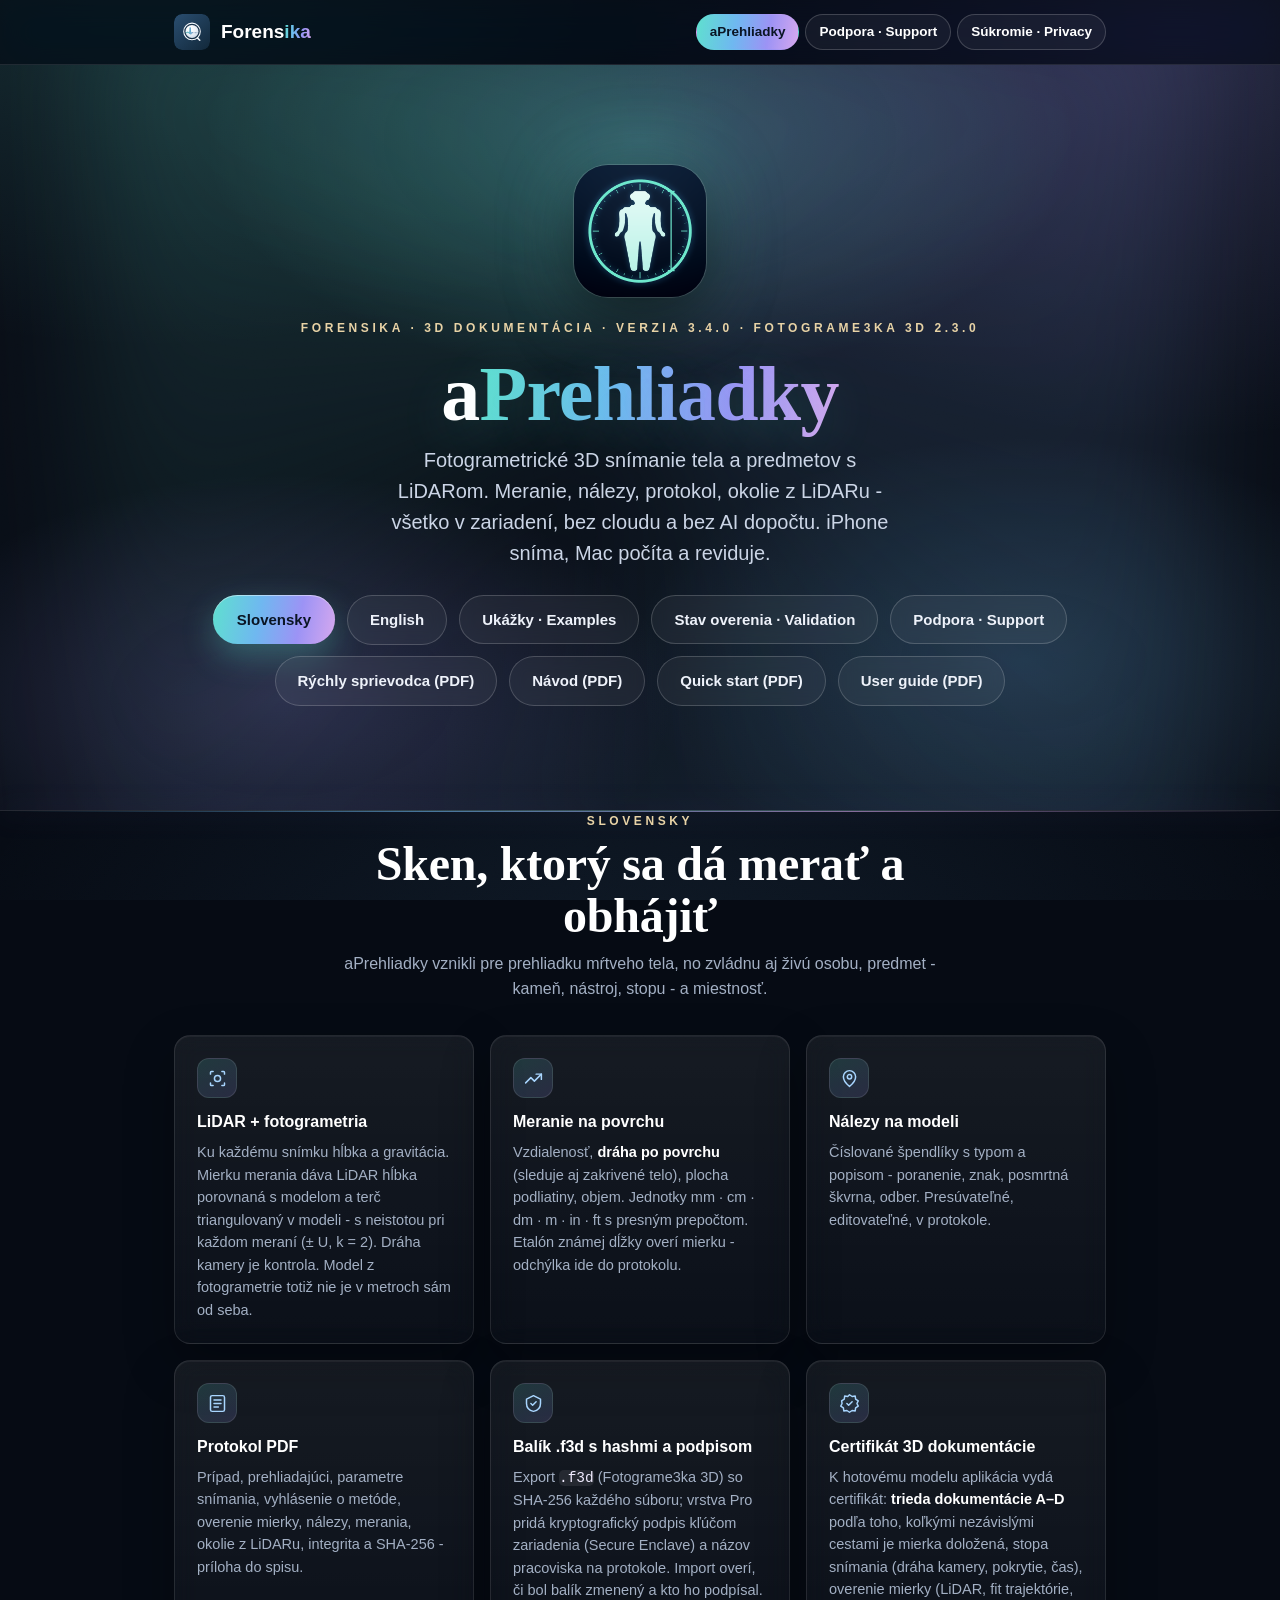
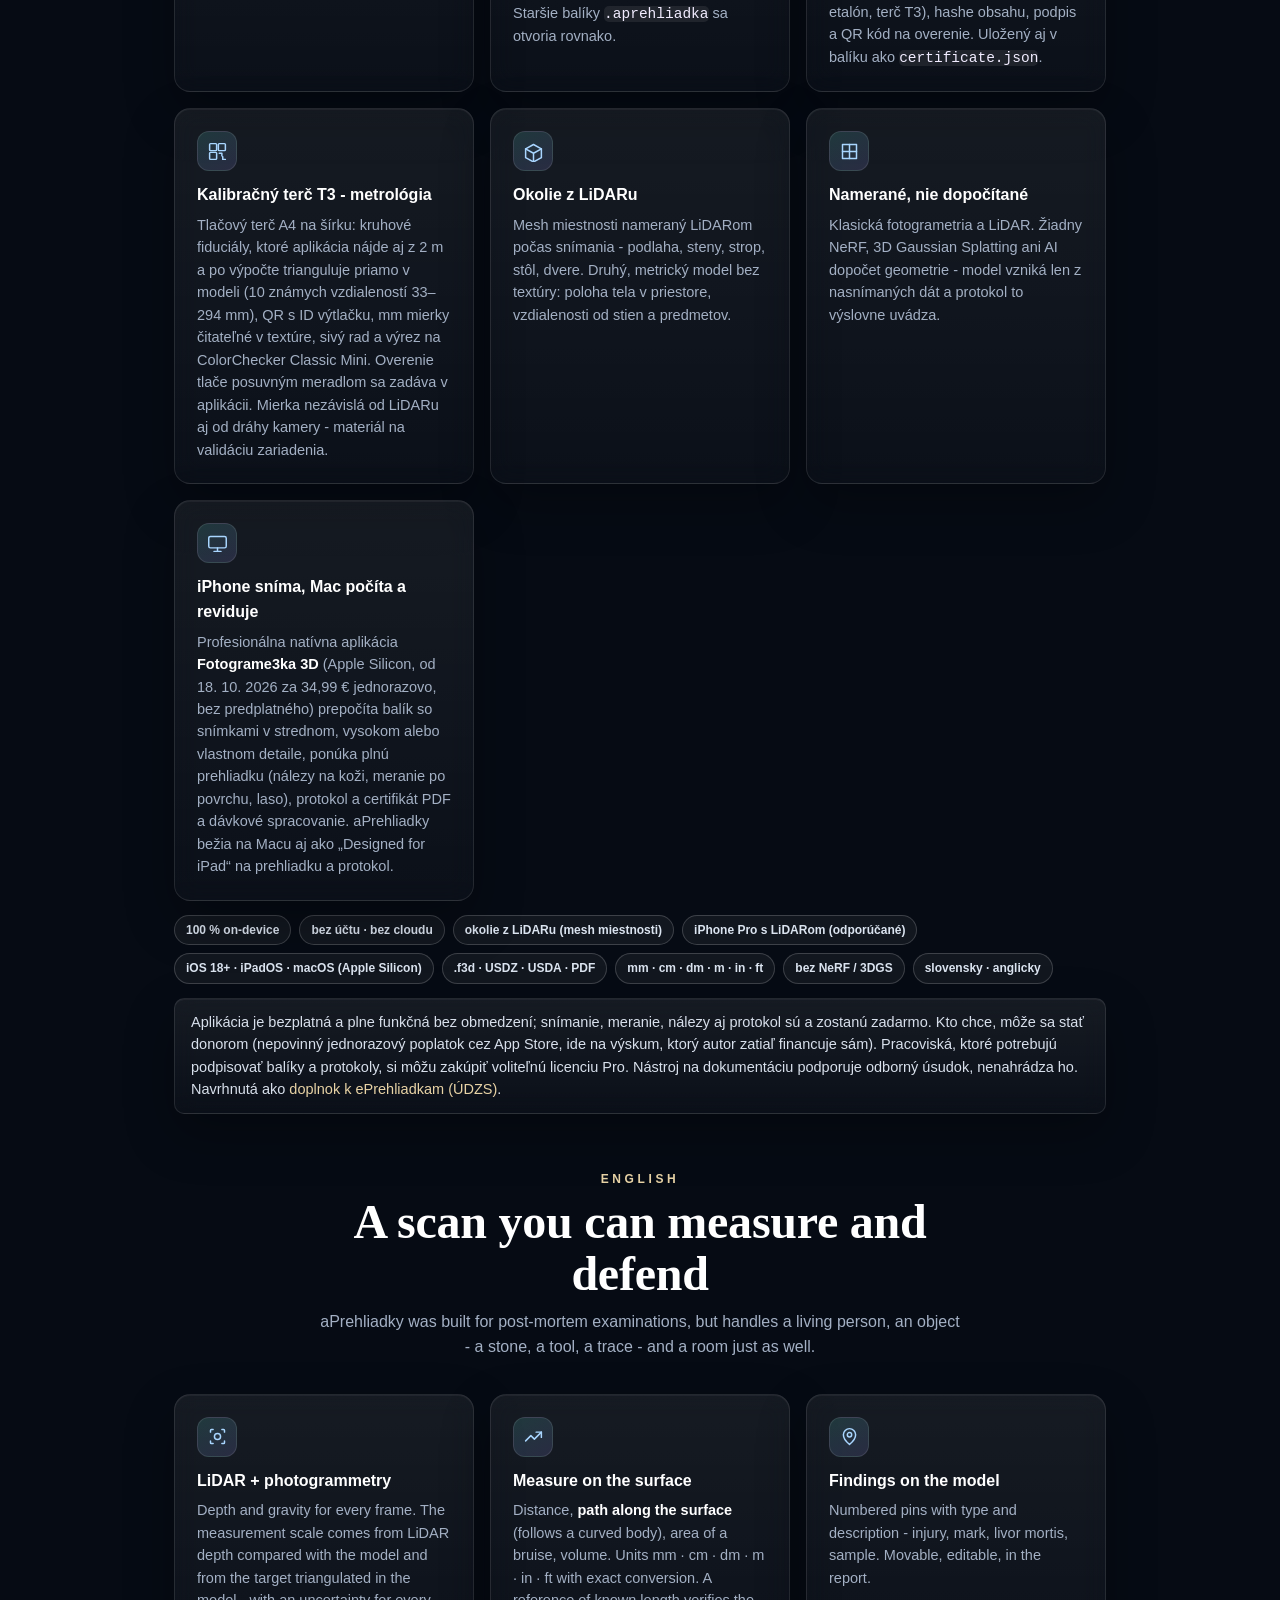
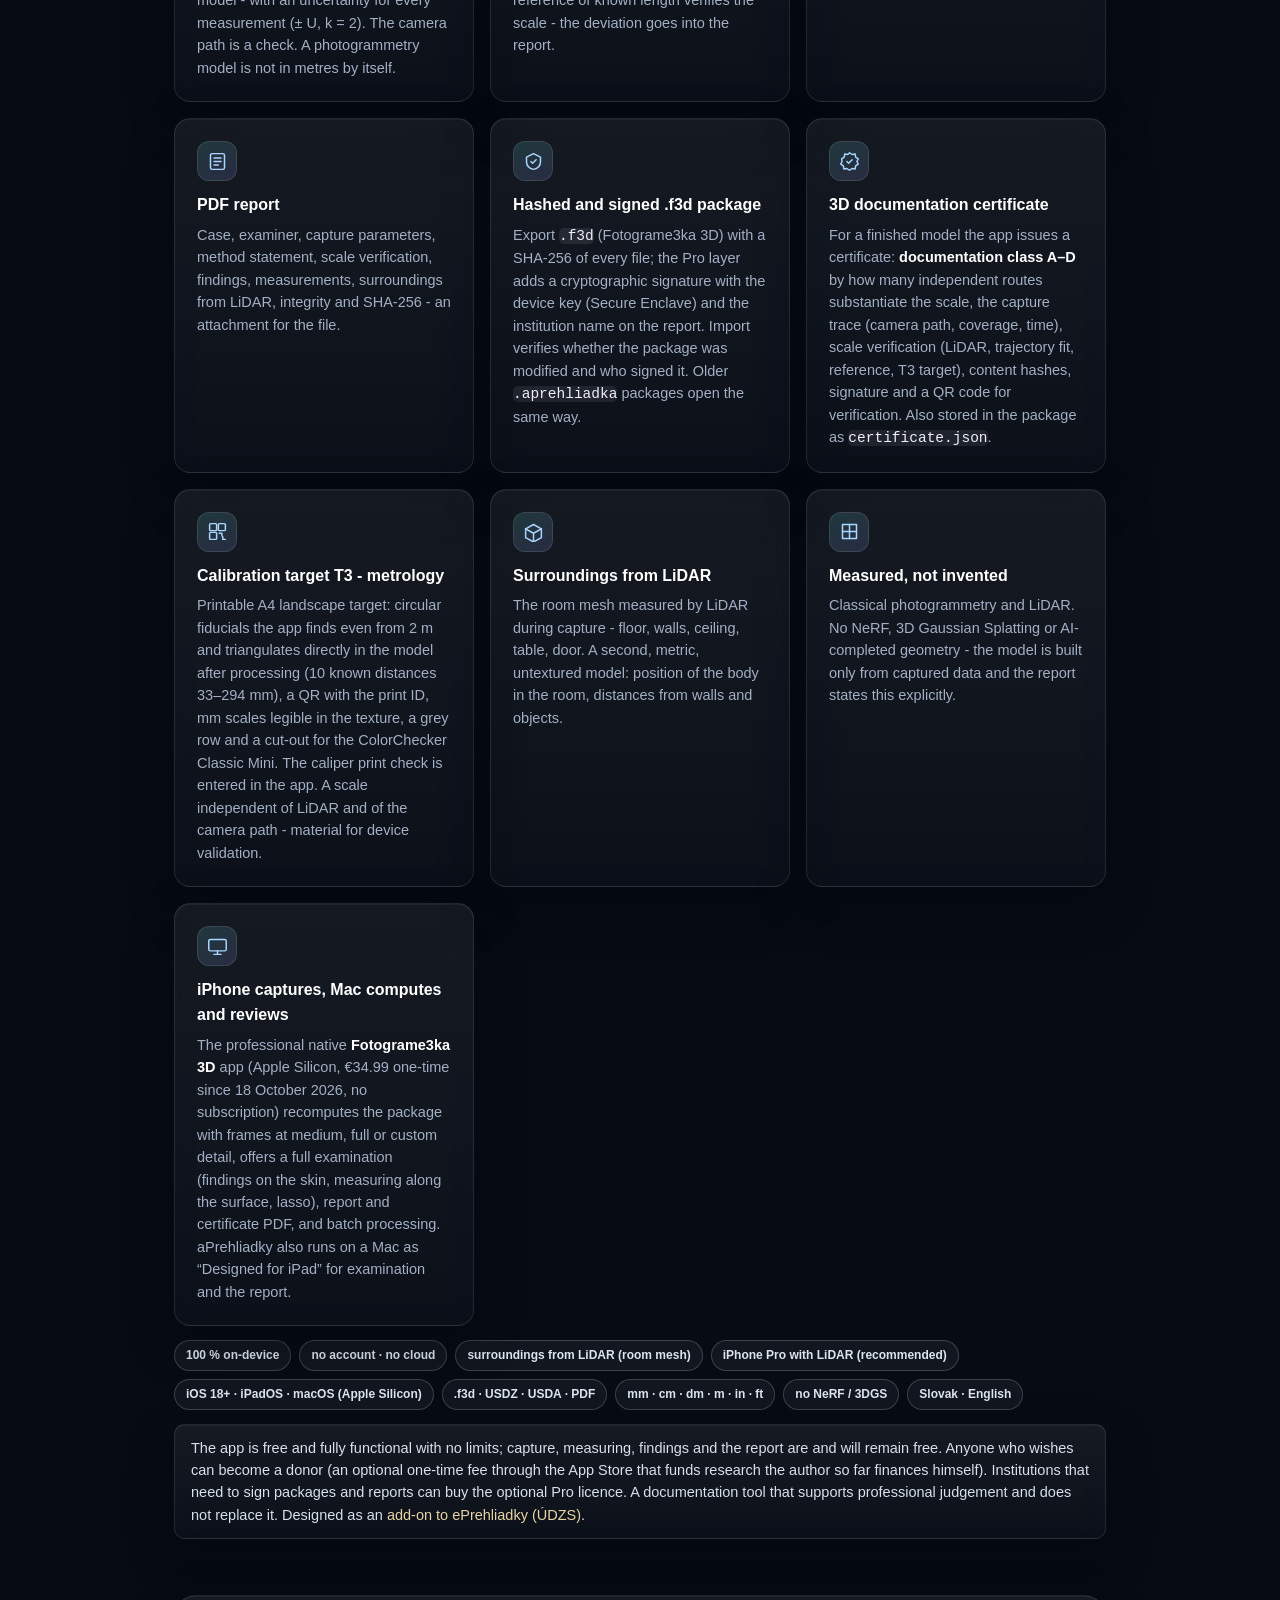
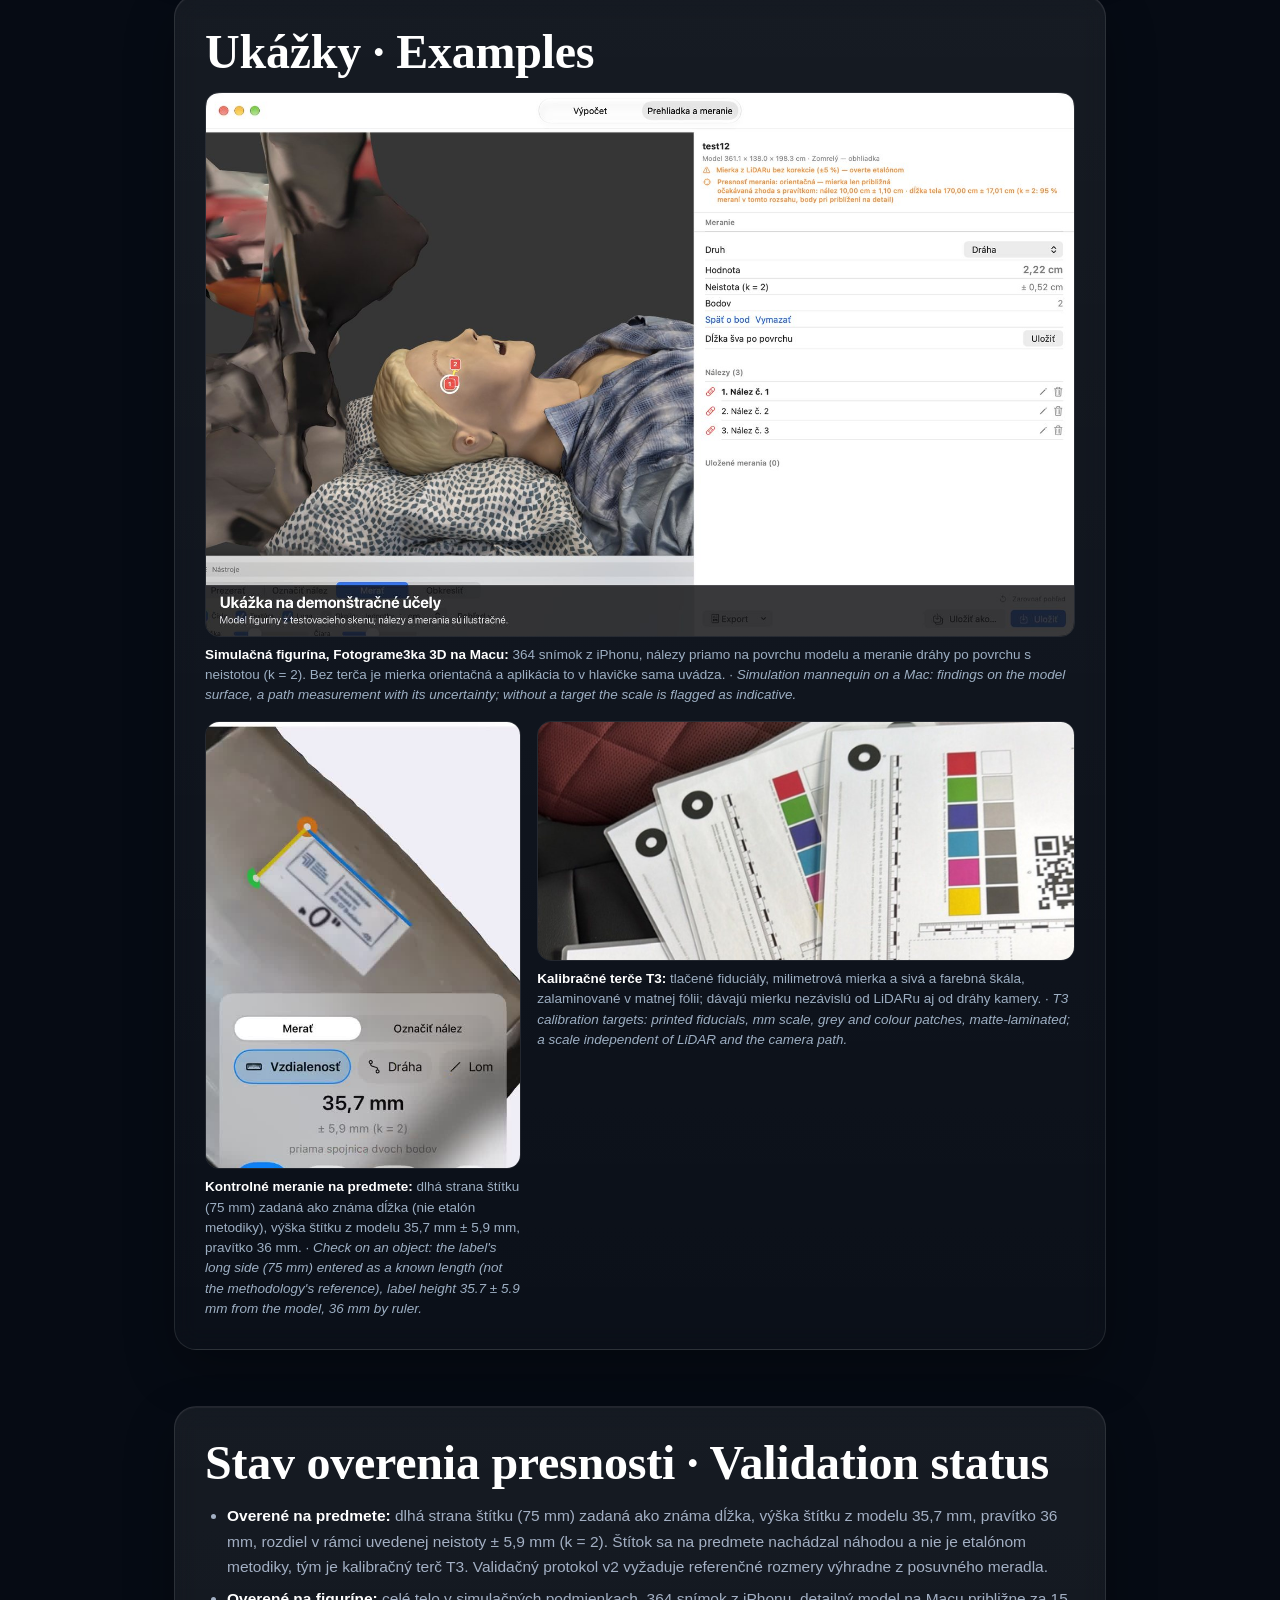
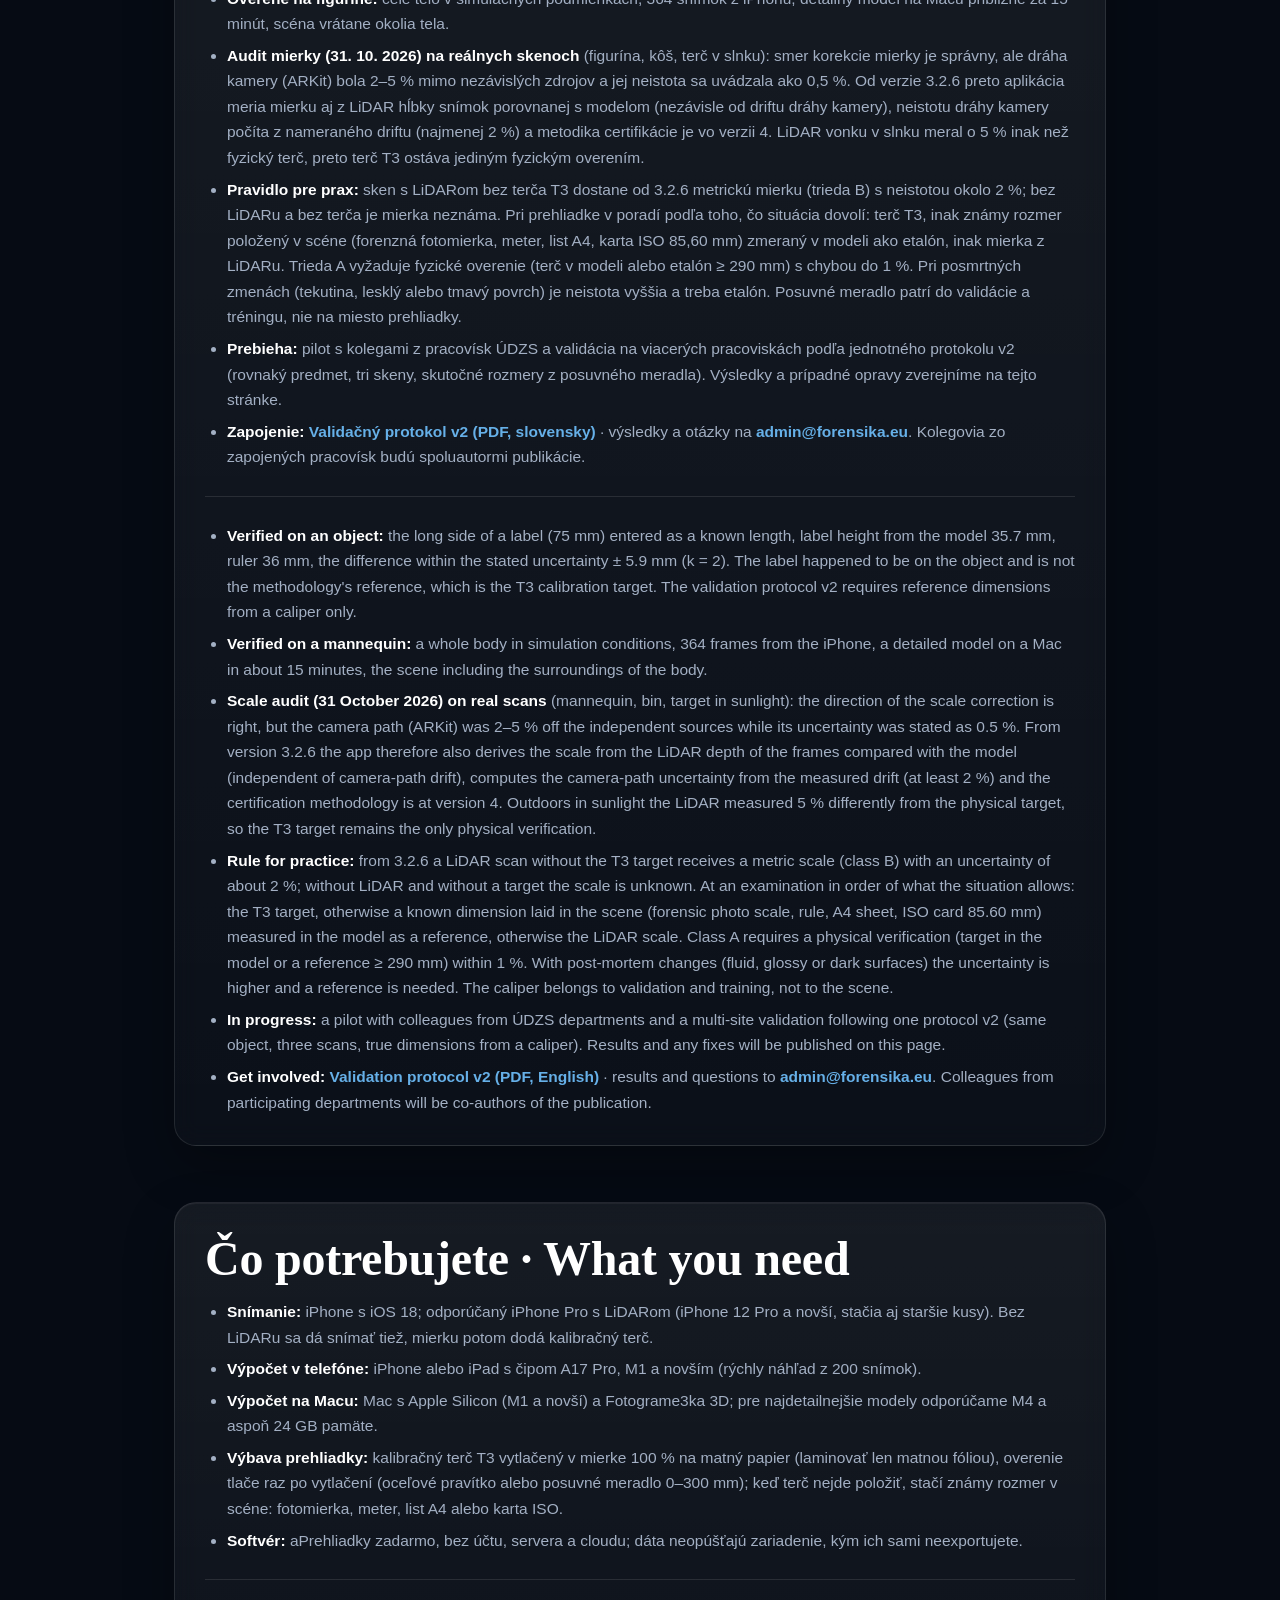
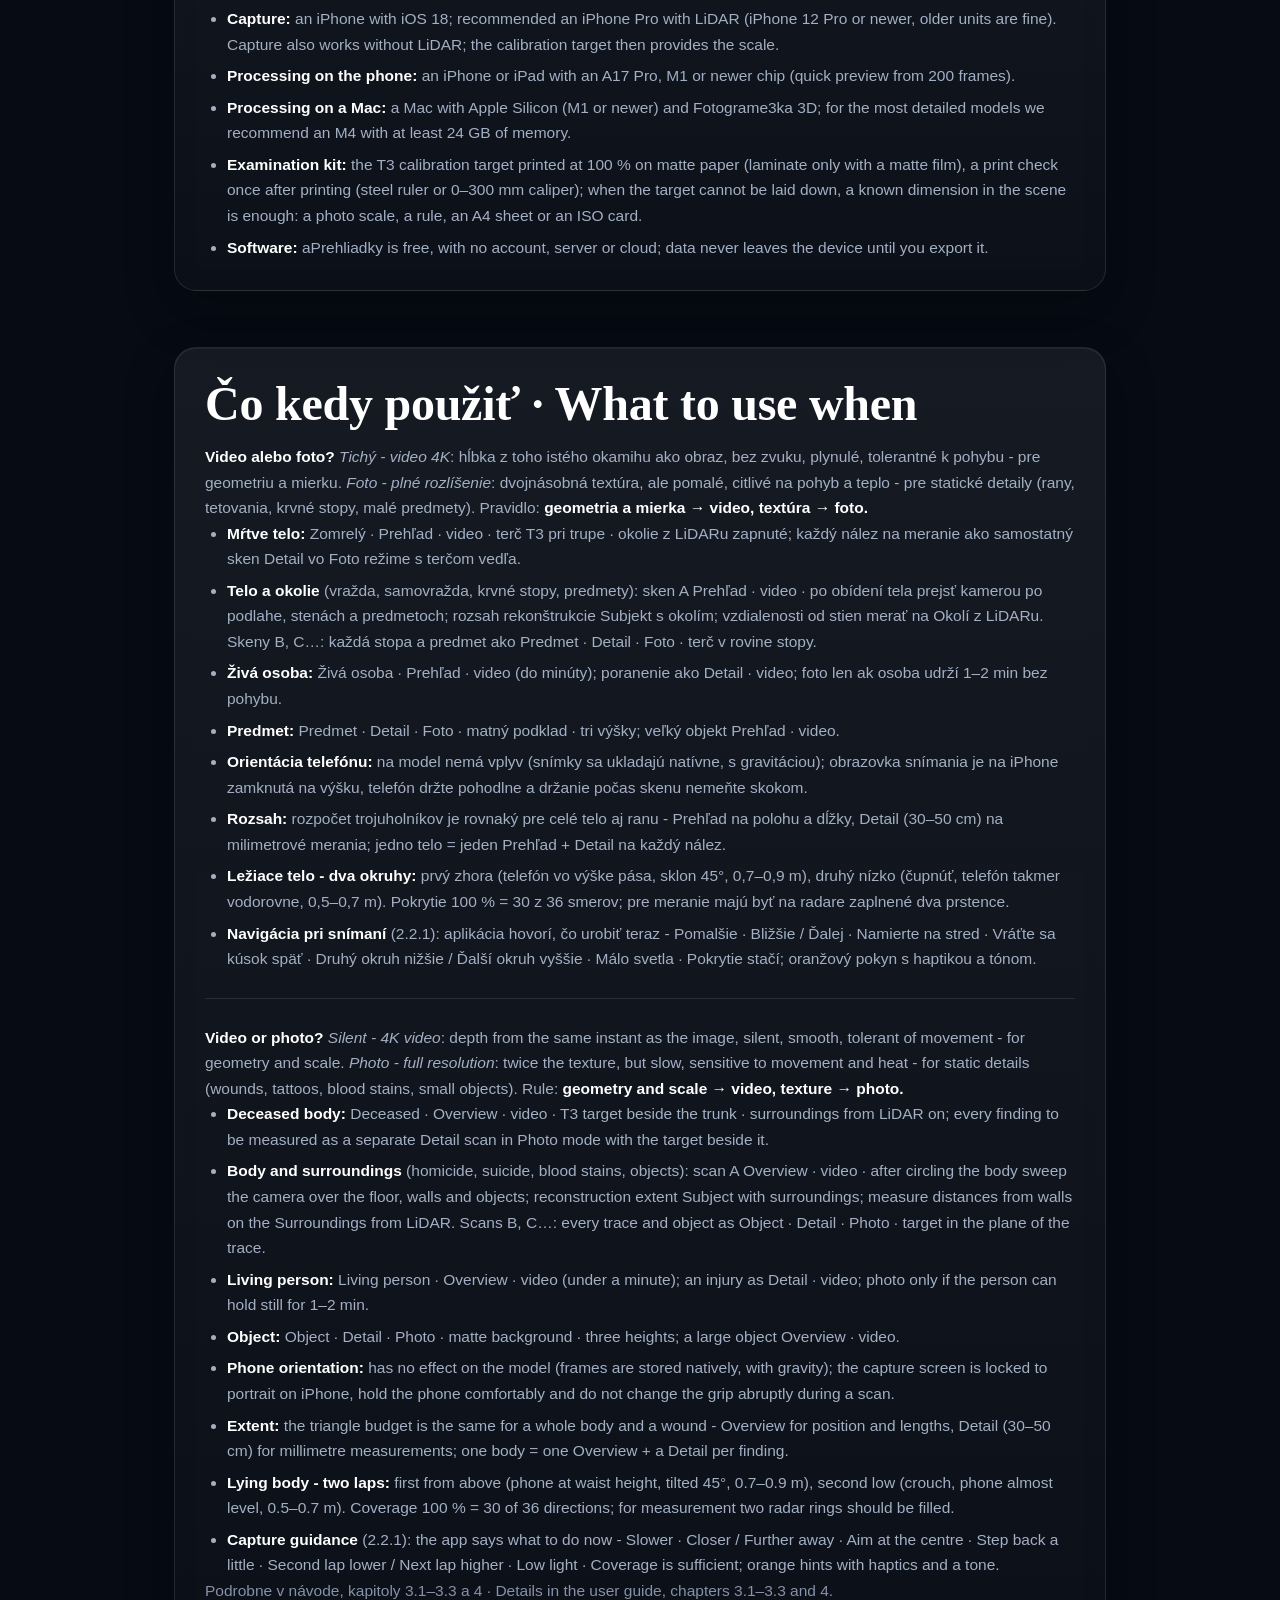
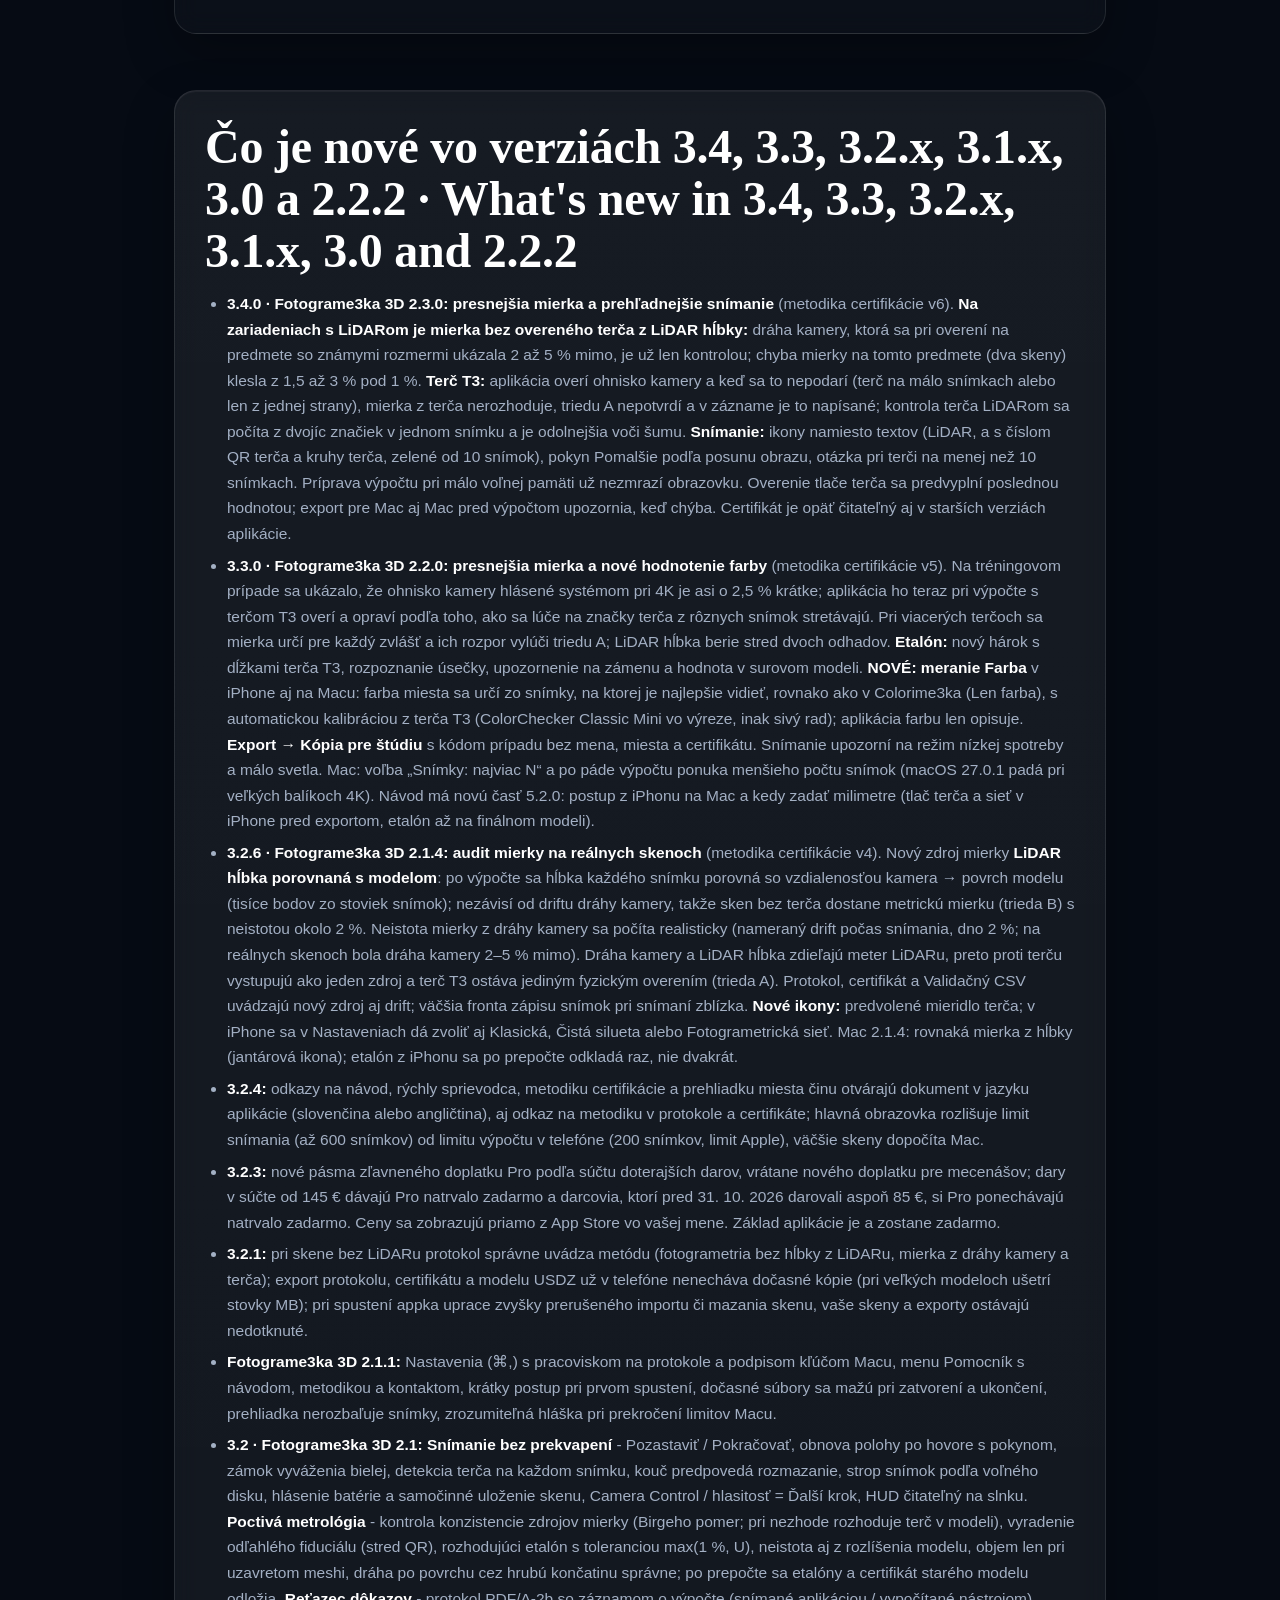
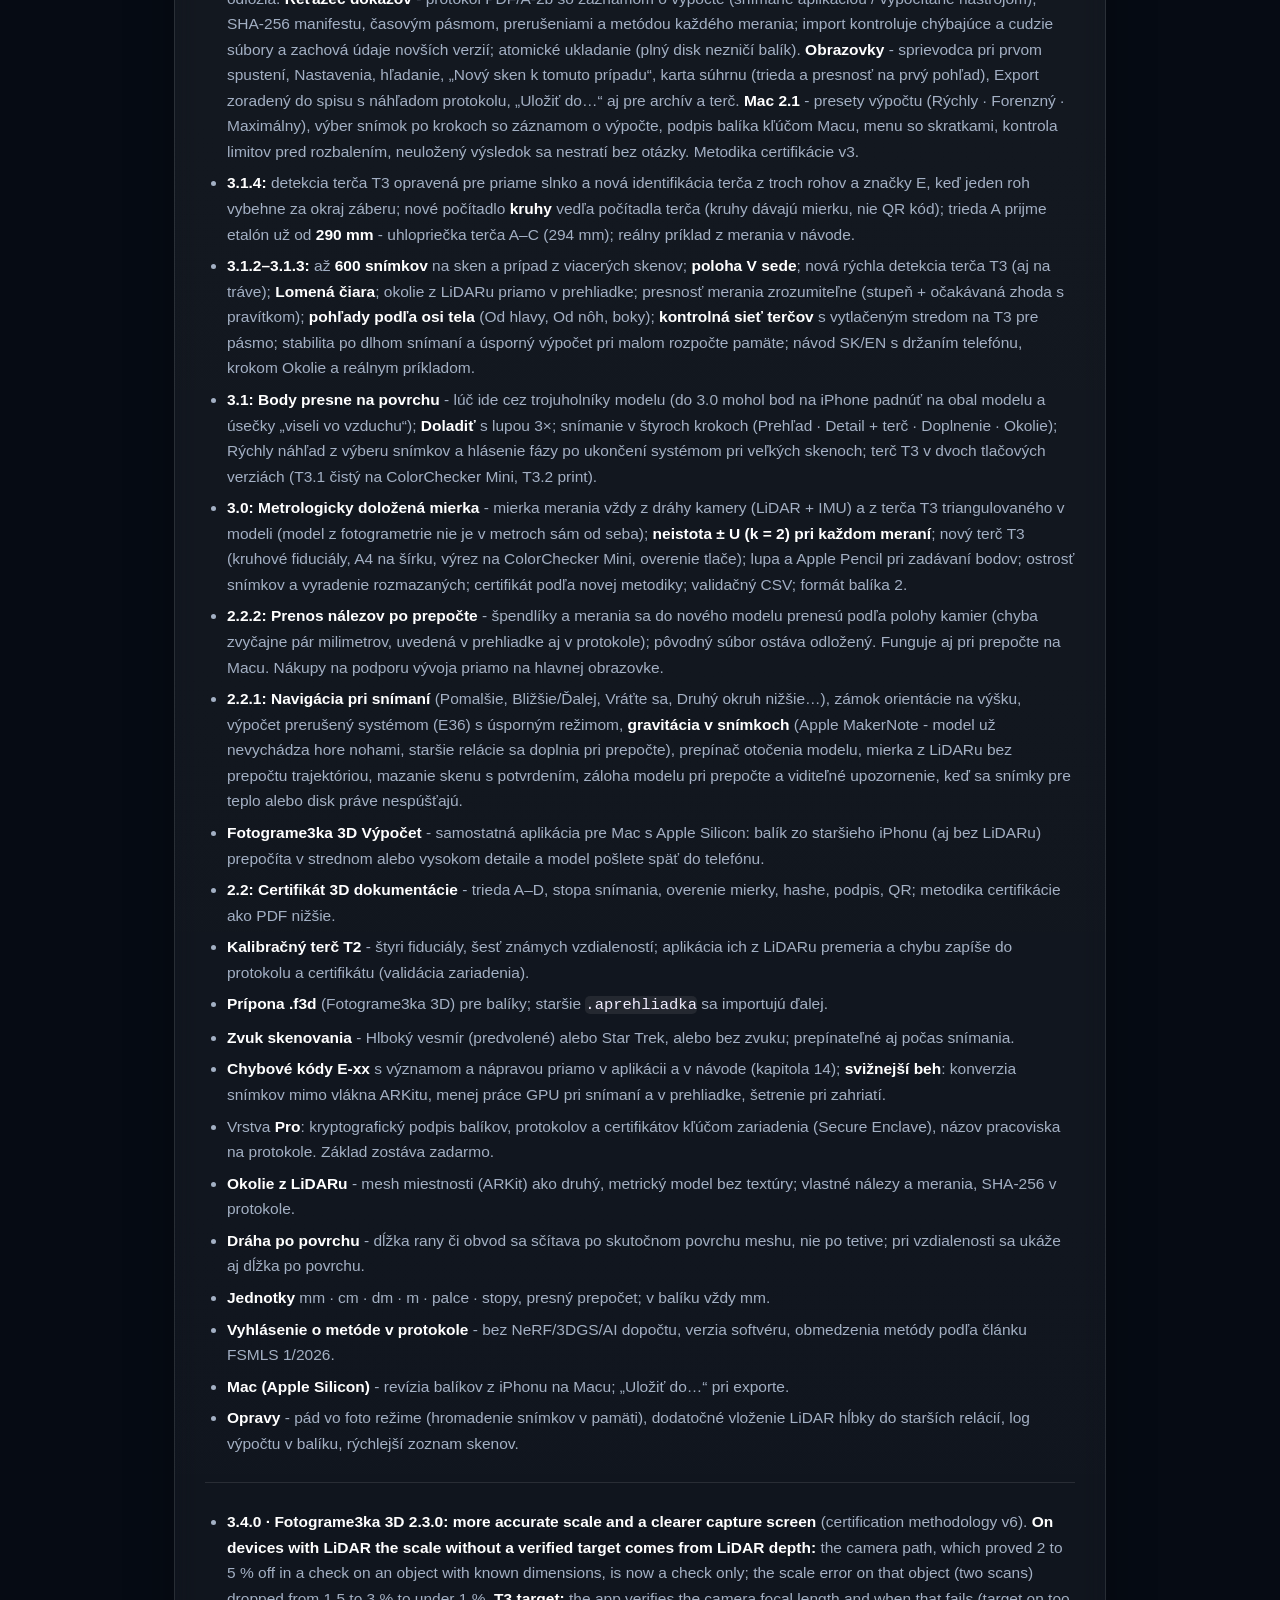
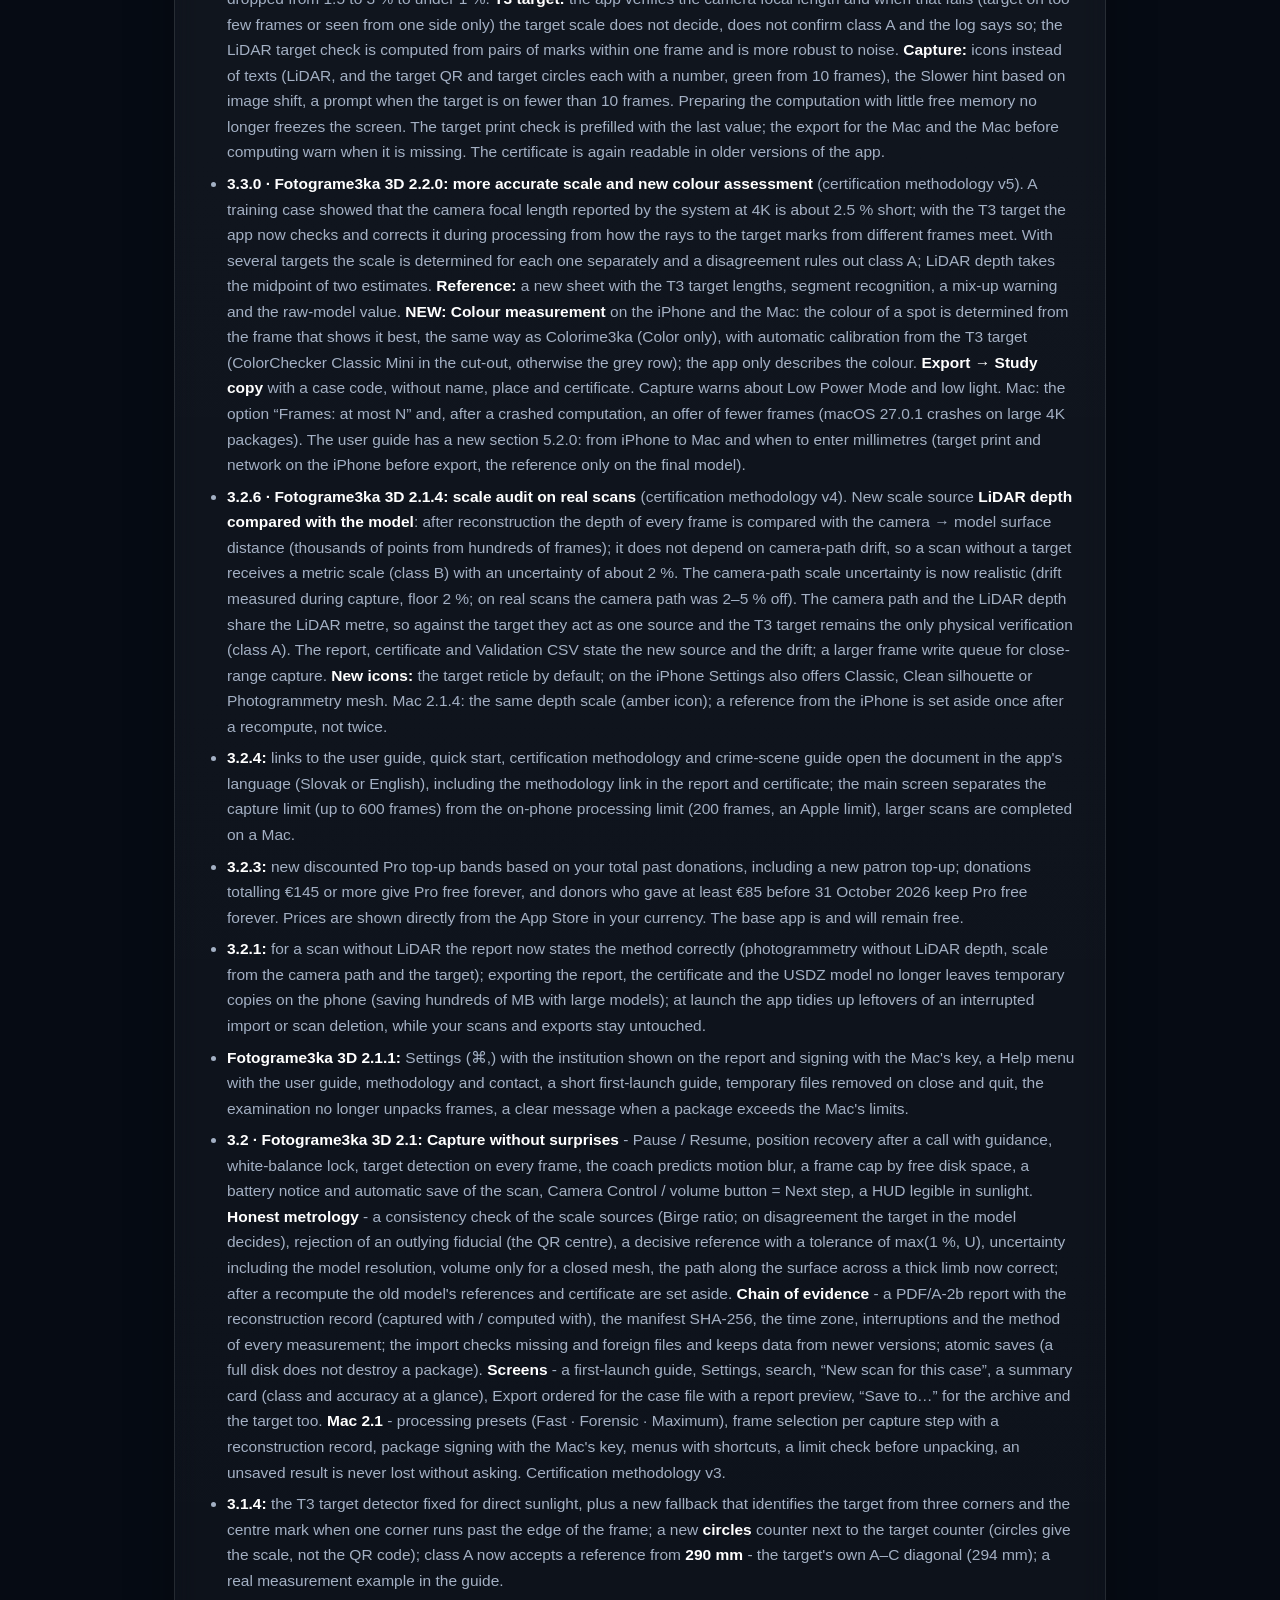
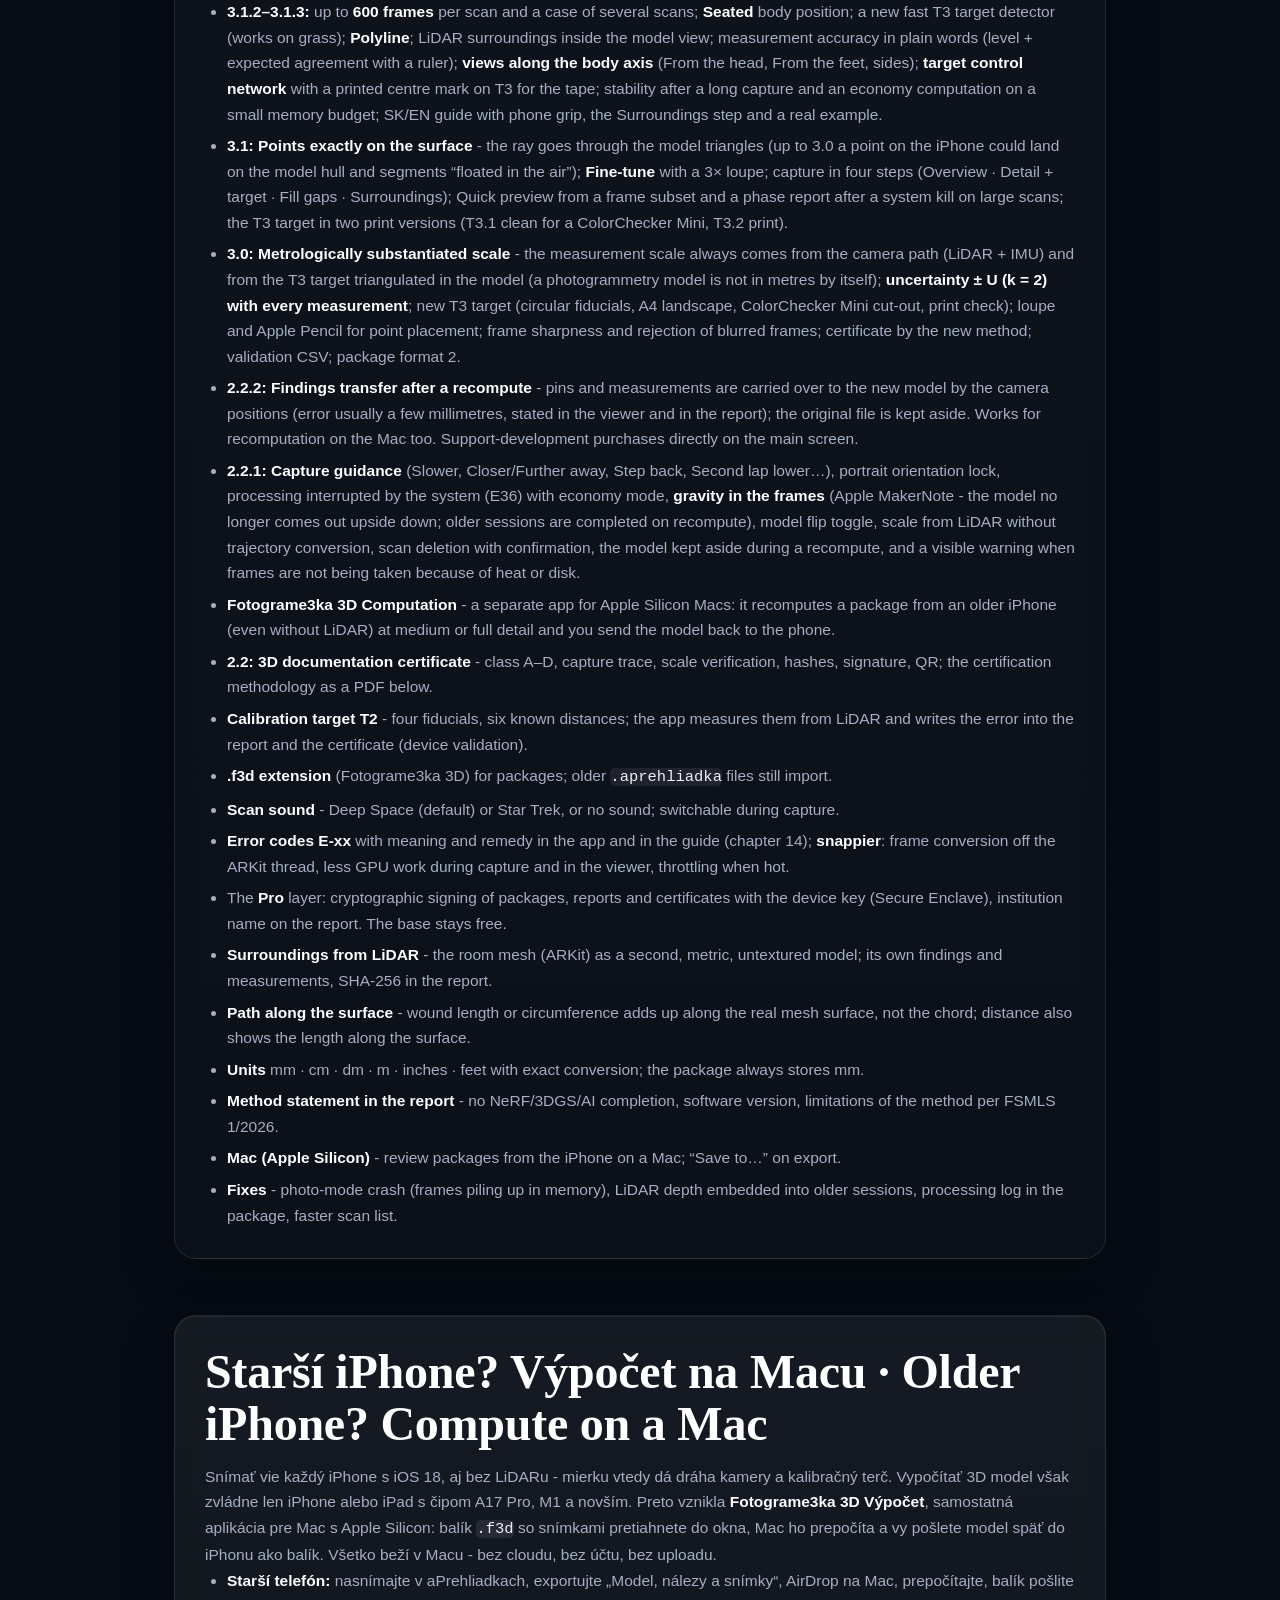
==== commit ed683597: "Mierka podľa metodiky v6 na úvodných kartách" ====
--- a/index.html
+++ b/index.html
@@ -165,7 +165,7 @@
     <p>aPrehliadky vznikli pre prehliadku mŕtveho tela, no zvládnu aj živú osobu, predmet - kameň, nástroj, stopu - a miestnosť.</p>
   </div>
   <div class="grid three">
-    <div class="d"><div class="ico"><svg viewBox="0 0 24 24"><path d="M4 7V5a1 1 0 0 1 1-1h2M17 4h2a1 1 0 0 1 1 1v2M20 17v2a1 1 0 0 1-1 1h-2M7 20H5a1 1 0 0 1-1-1v-2"/><circle cx="12" cy="12" r="3.5"/></svg></div><h3>LiDAR + fotogrametria</h3><p>Ku každému snímku hĺbka a gravitácia. Mierku merania dáva metrická dráha kamery (LiDAR + IMU) a terč triangulovaný v modeli - s neistotou pri každom meraní (± U, k = 2). Model z fotogrametrie totiž nie je v metroch sám od seba.</p></div>
+    <div class="d"><div class="ico"><svg viewBox="0 0 24 24"><path d="M4 7V5a1 1 0 0 1 1-1h2M17 4h2a1 1 0 0 1 1 1v2M20 17v2a1 1 0 0 1-1 1h-2M7 20H5a1 1 0 0 1-1-1v-2"/><circle cx="12" cy="12" r="3.5"/></svg></div><h3>LiDAR + fotogrametria</h3><p>Ku každému snímku hĺbka a gravitácia. Mierku merania dáva LiDAR hĺbka porovnaná s modelom a terč triangulovaný v modeli - s neistotou pri každom meraní (± U, k = 2). Dráha kamery je kontrola. Model z fotogrametrie totiž nie je v metroch sám od seba.</p></div>
     <div class="d"><div class="ico"><svg viewBox="0 0 24 24"><path d="M3 17l6-6 4 4 8-8"/><path d="M15 7h6v6"/></svg></div><h3>Meranie na povrchu</h3><p>Vzdialenosť, <strong>dráha po povrchu</strong> (sleduje aj zakrivené telo), plocha podliatiny, objem. Jednotky mm · cm · dm · m · in · ft s presným prepočtom. Etalón známej dĺžky overí mierku - odchýlka ide do protokolu.</p></div>
     <div class="d"><div class="ico"><svg viewBox="0 0 24 24"><path d="M12 21s7-5.5 7-11a7 7 0 0 0-14 0c0 5.5 7 11 7 11z"/><circle cx="12" cy="10" r="2.5"/></svg></div><h3>Nálezy na modeli</h3><p>Číslované špendlíky s typom a popisom - poranenie, znak, posmrtná škvrna, odber. Presúvateľné, editovateľné, v protokole.</p></div>
     <div class="d"><div class="ico"><svg viewBox="0 0 24 24"><rect x="4" y="3" width="16" height="18" rx="2"/><path d="M8 8h8M8 12h8M8 16h5"/></svg></div><h3>Protokol PDF</h3><p>Prípad, prehliadajúci, parametre snímania, vyhlásenie o metóde, overenie mierky, nálezy, merania, okolie z LiDARu, integrita a SHA-256 - príloha do spisu.</p></div>
@@ -189,7 +189,7 @@
     <p>aPrehliadky was built for post-mortem examinations, but handles a living person, an object - a stone, a tool, a trace - and a room just as well.</p>
   </div>
   <div class="grid three">
-    <div class="d"><div class="ico"><svg viewBox="0 0 24 24"><path d="M4 7V5a1 1 0 0 1 1-1h2M17 4h2a1 1 0 0 1 1 1v2M20 17v2a1 1 0 0 1-1 1h-2M7 20H5a1 1 0 0 1-1-1v-2"/><circle cx="12" cy="12" r="3.5"/></svg></div><h3>LiDAR + photogrammetry</h3><p>Depth and gravity for every frame. The measurement scale comes from the metric camera path (LiDAR + IMU) and from the target triangulated in the model - with an uncertainty for every measurement (± U, k = 2). A photogrammetry model is not in metres by itself.</p></div>
+    <div class="d"><div class="ico"><svg viewBox="0 0 24 24"><path d="M4 7V5a1 1 0 0 1 1-1h2M17 4h2a1 1 0 0 1 1 1v2M20 17v2a1 1 0 0 1-1 1h-2M7 20H5a1 1 0 0 1-1-1v-2"/><circle cx="12" cy="12" r="3.5"/></svg></div><h3>LiDAR + photogrammetry</h3><p>Depth and gravity for every frame. The measurement scale comes from LiDAR depth compared with the model and from the target triangulated in the model - with an uncertainty for every measurement (± U, k = 2). The camera path is a check. A photogrammetry model is not in metres by itself.</p></div>
     <div class="d"><div class="ico"><svg viewBox="0 0 24 24"><path d="M3 17l6-6 4 4 8-8"/><path d="M15 7h6v6"/></svg></div><h3>Measure on the surface</h3><p>Distance, <strong>path along the surface</strong> (follows a curved body), area of a bruise, volume. Units mm · cm · dm · m · in · ft with exact conversion. A reference of known length verifies the scale - the deviation goes into the report.</p></div>
     <div class="d"><div class="ico"><svg viewBox="0 0 24 24"><path d="M12 21s7-5.5 7-11a7 7 0 0 0-14 0c0 5.5 7 11 7 11z"/><circle cx="12" cy="10" r="2.5"/></svg></div><h3>Findings on the model</h3><p>Numbered pins with type and description - injury, mark, livor mortis, sample. Movable, editable, in the report.</p></div>
     <div class="d"><div class="ico"><svg viewBox="0 0 24 24"><rect x="4" y="3" width="16" height="18" rx="2"/><path d="M8 8h8M8 12h8M8 16h5"/></svg></div><h3>PDF report</h3><p>Case, examiner, capture parameters, method statement, scale verification, findings, measurements, surroundings from LiDAR, integrity and SHA-256 - an attachment for the file.</p></div>
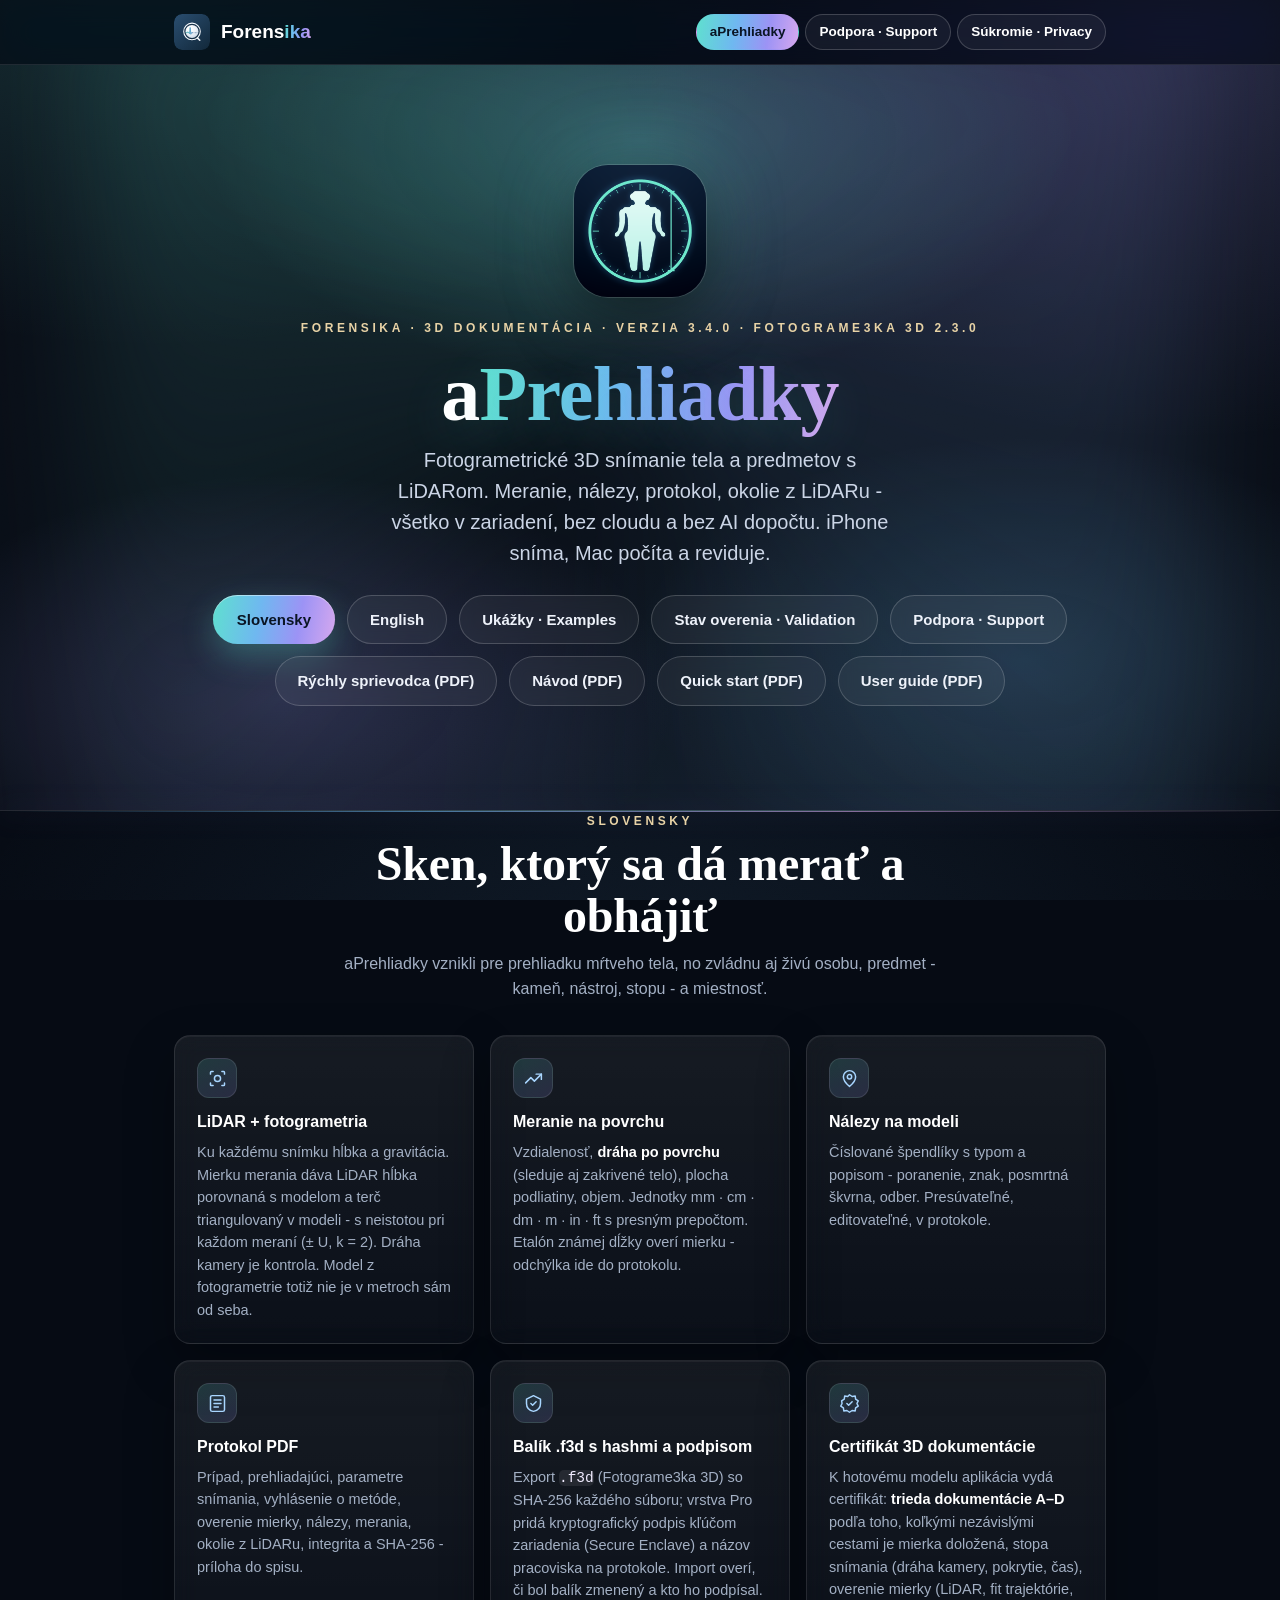
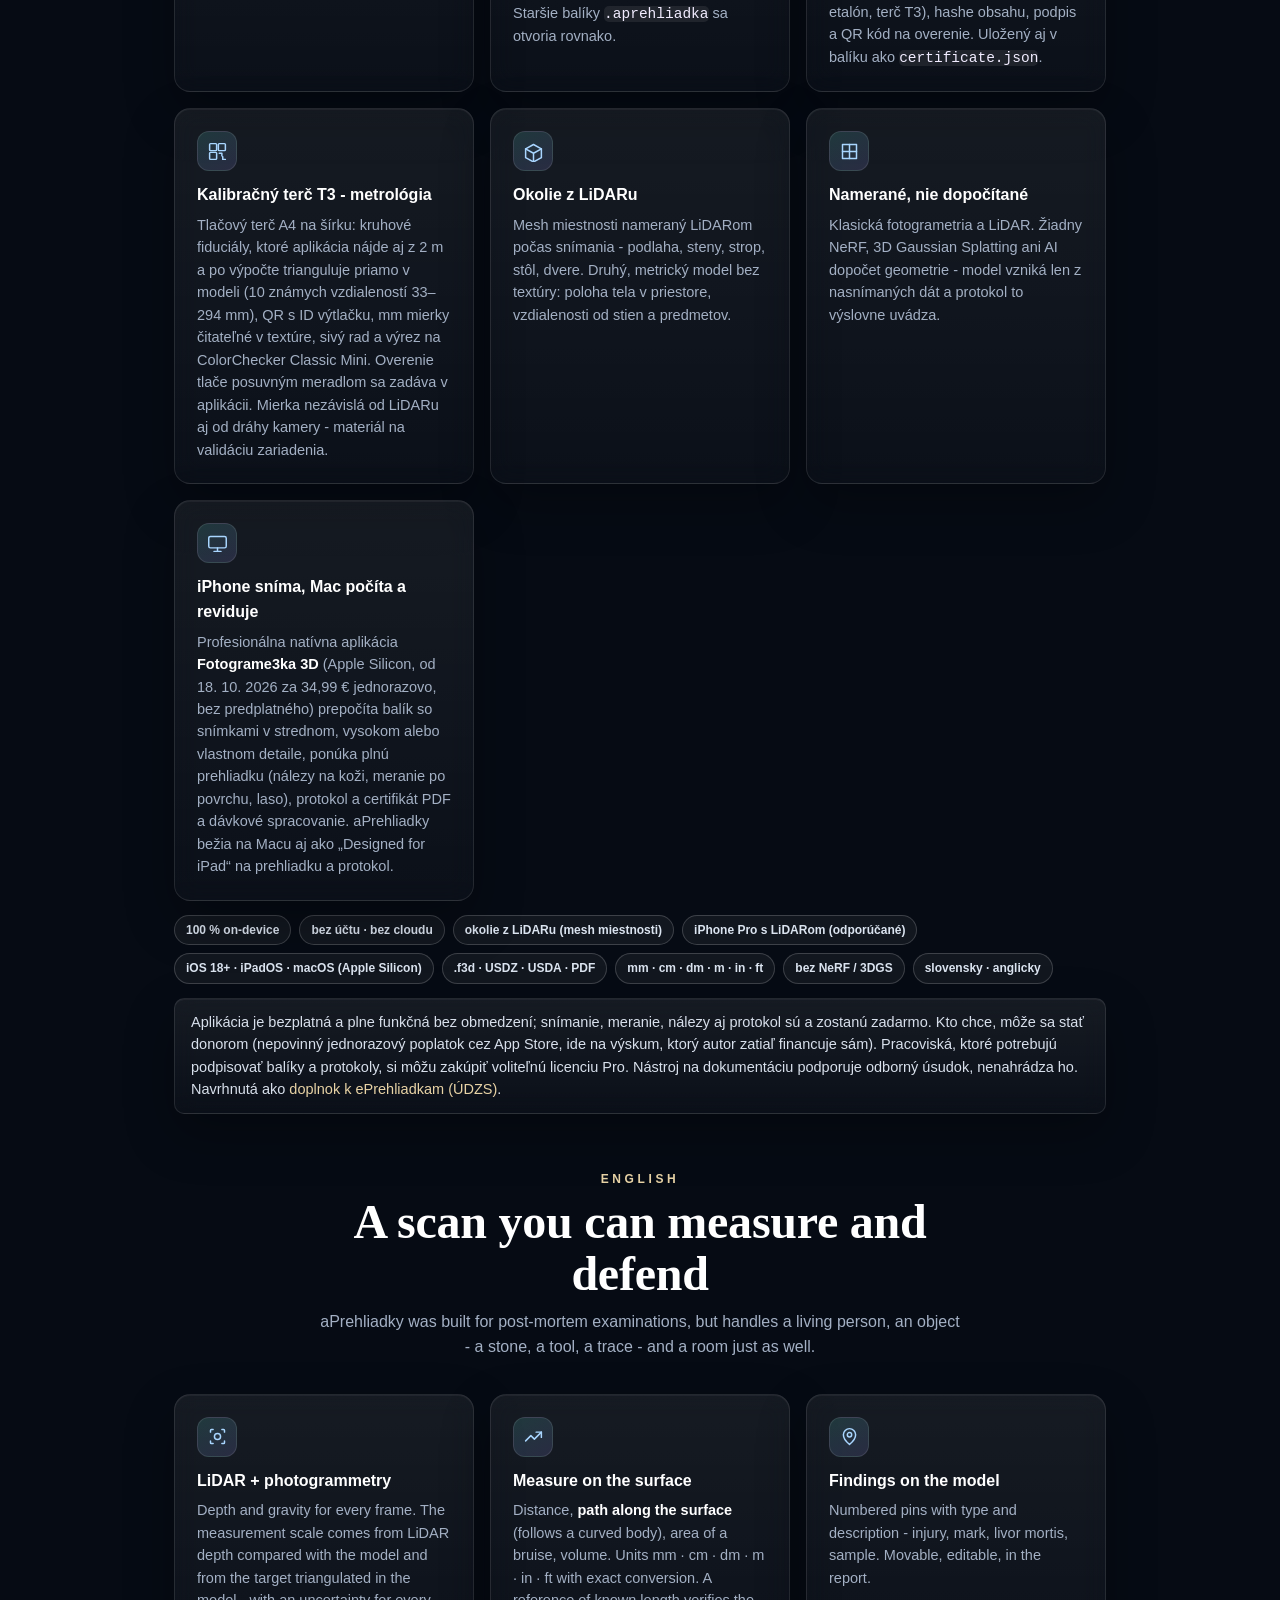
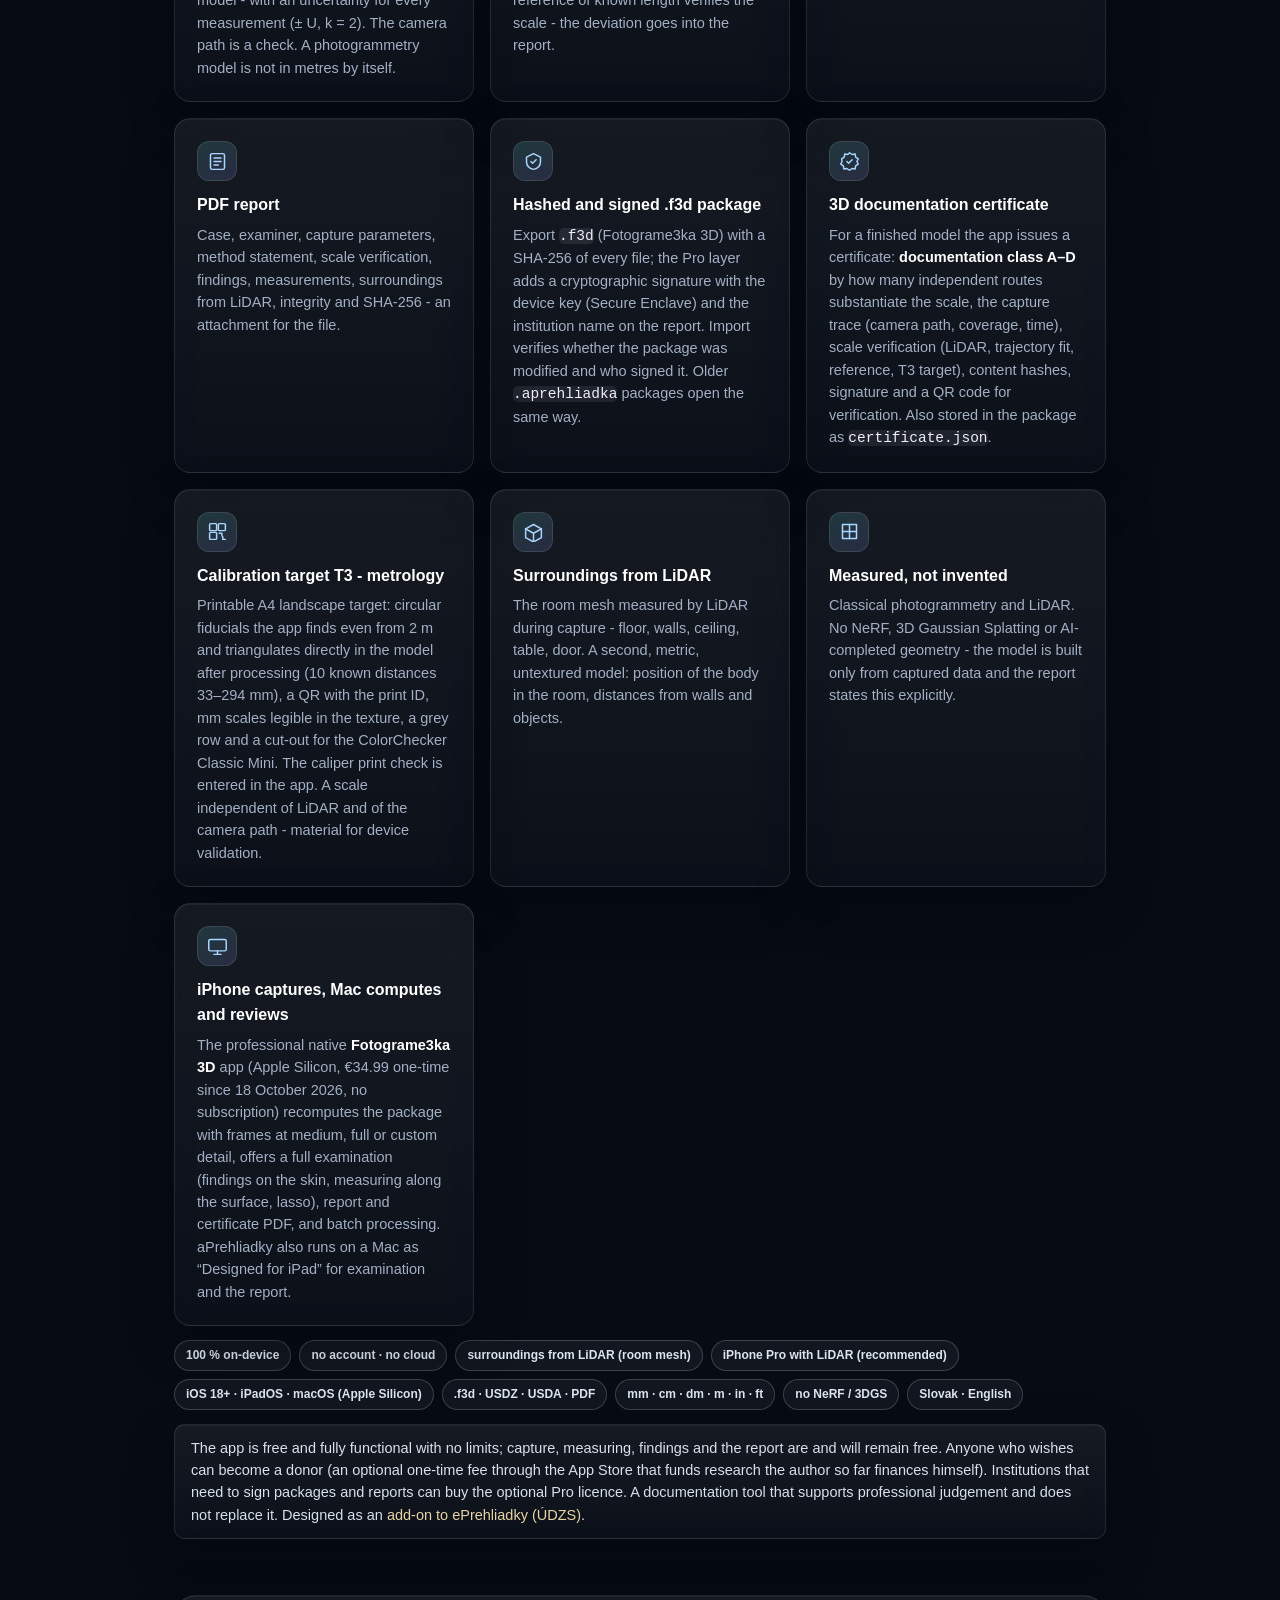
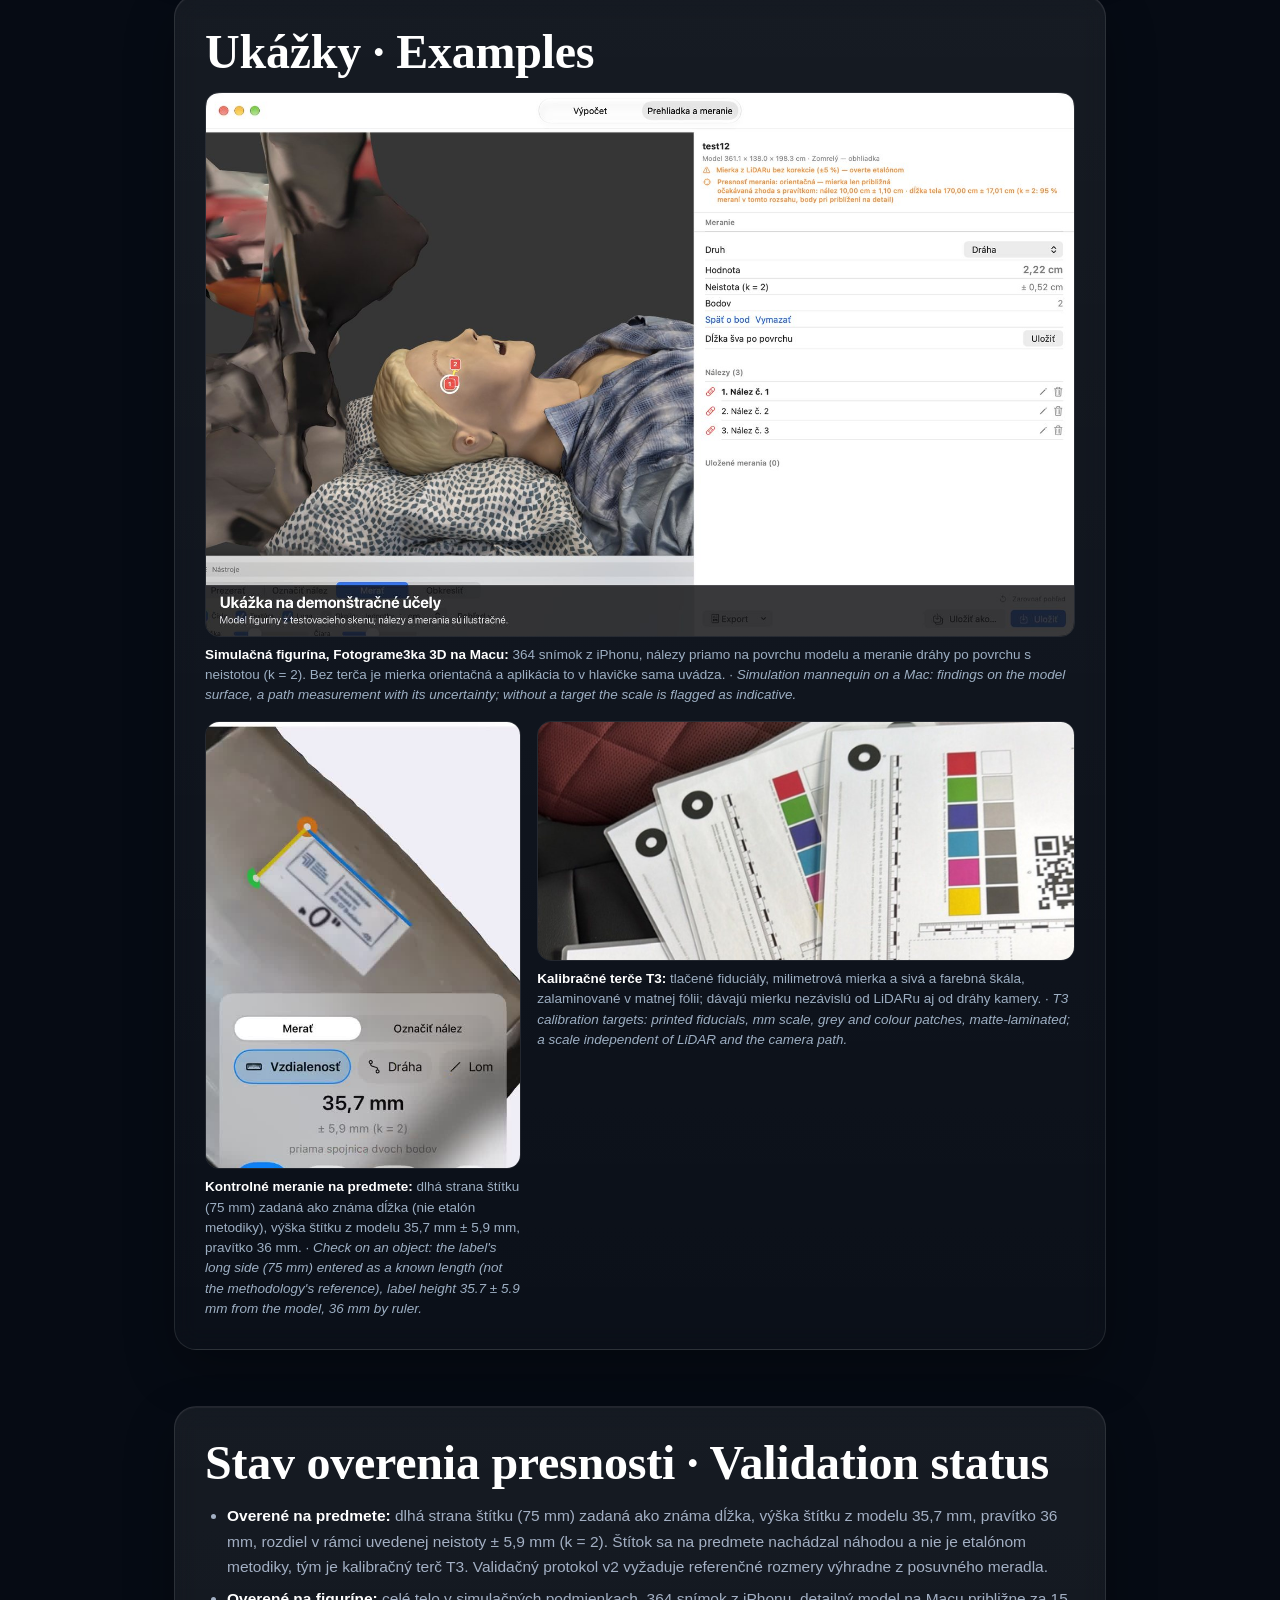
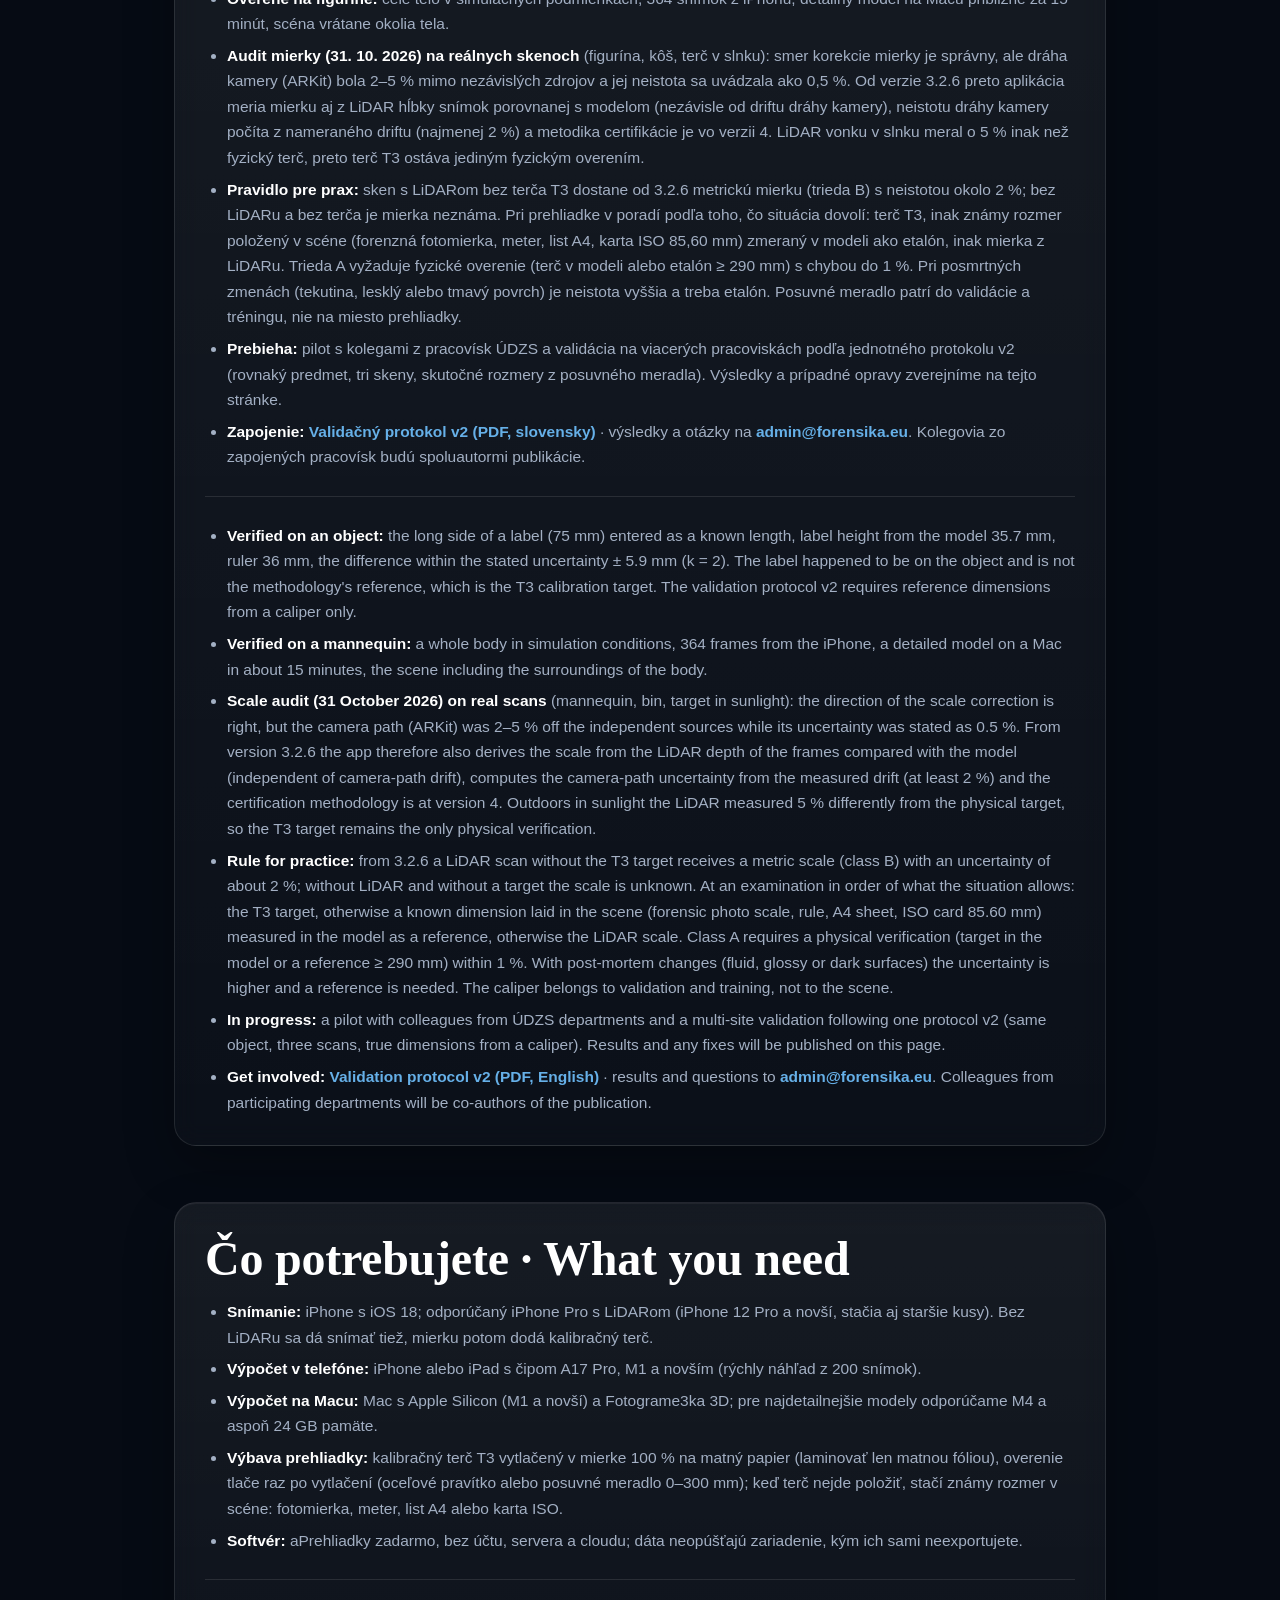
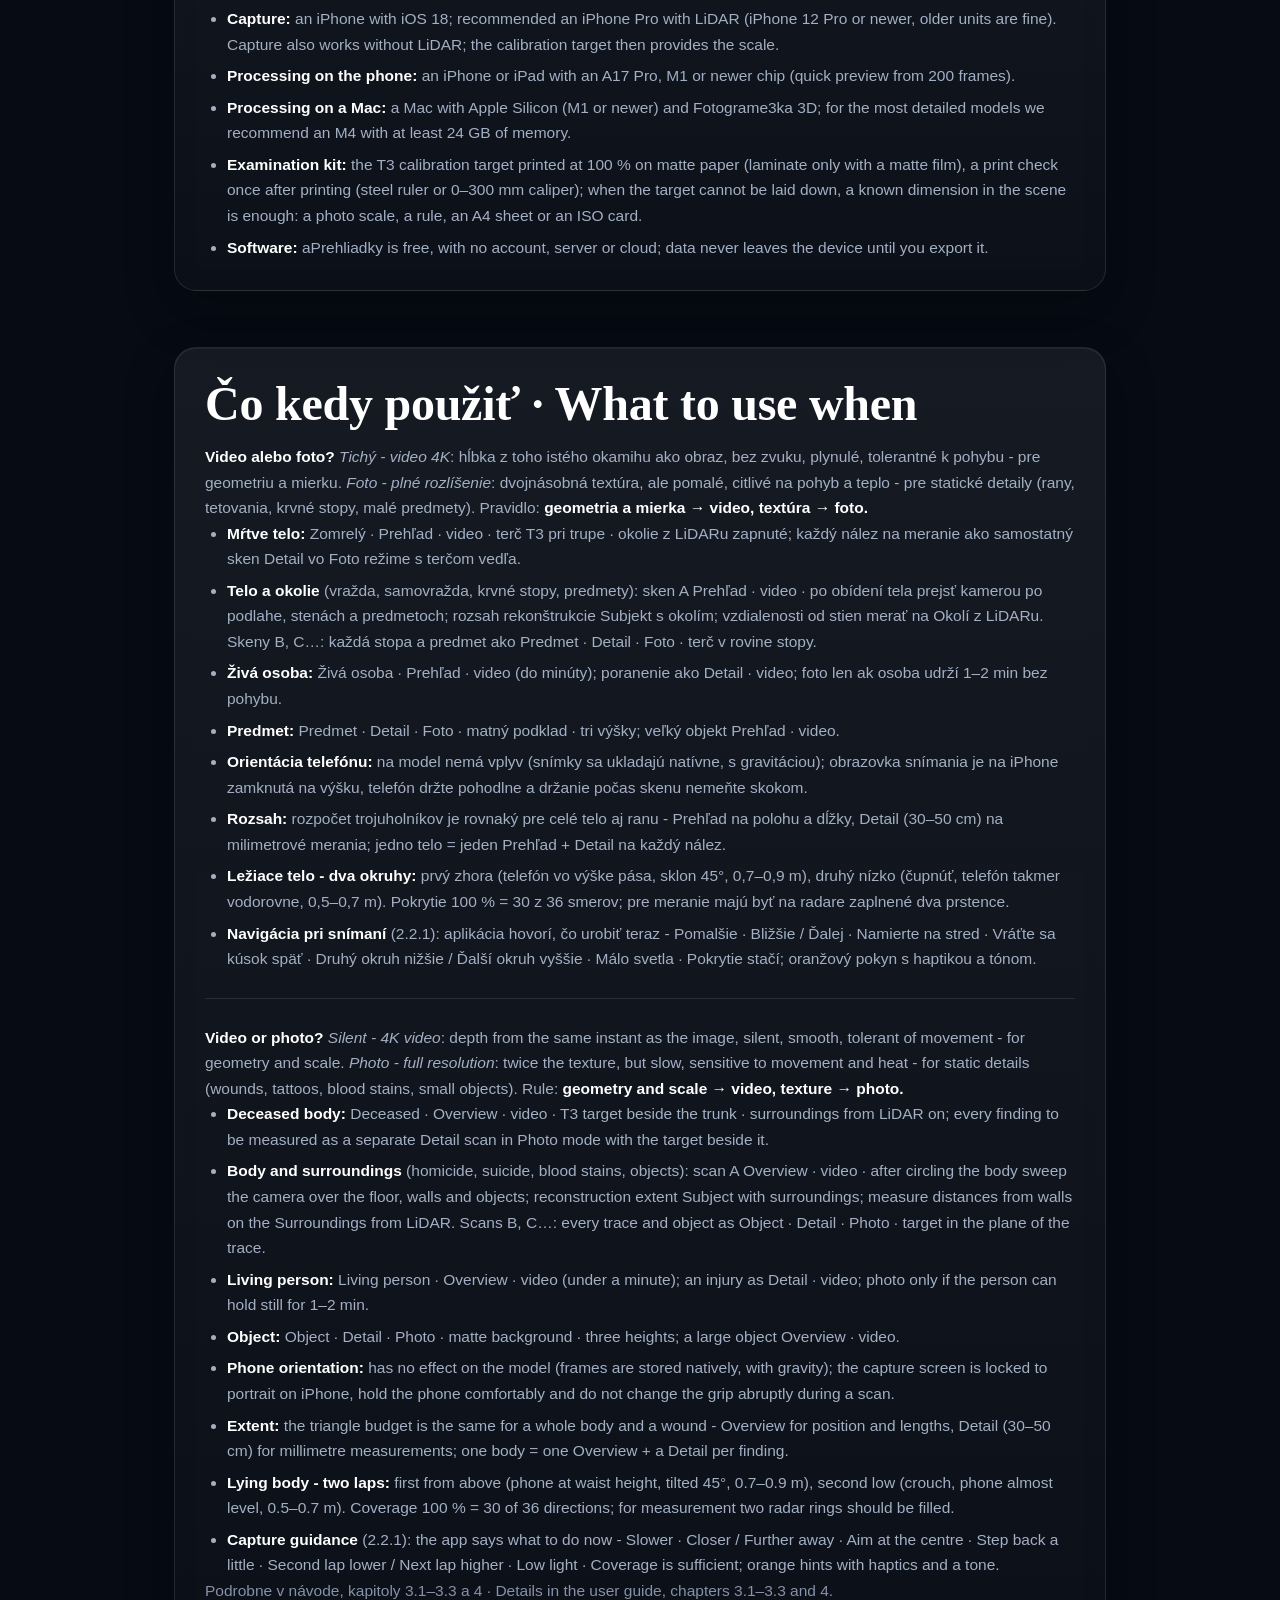
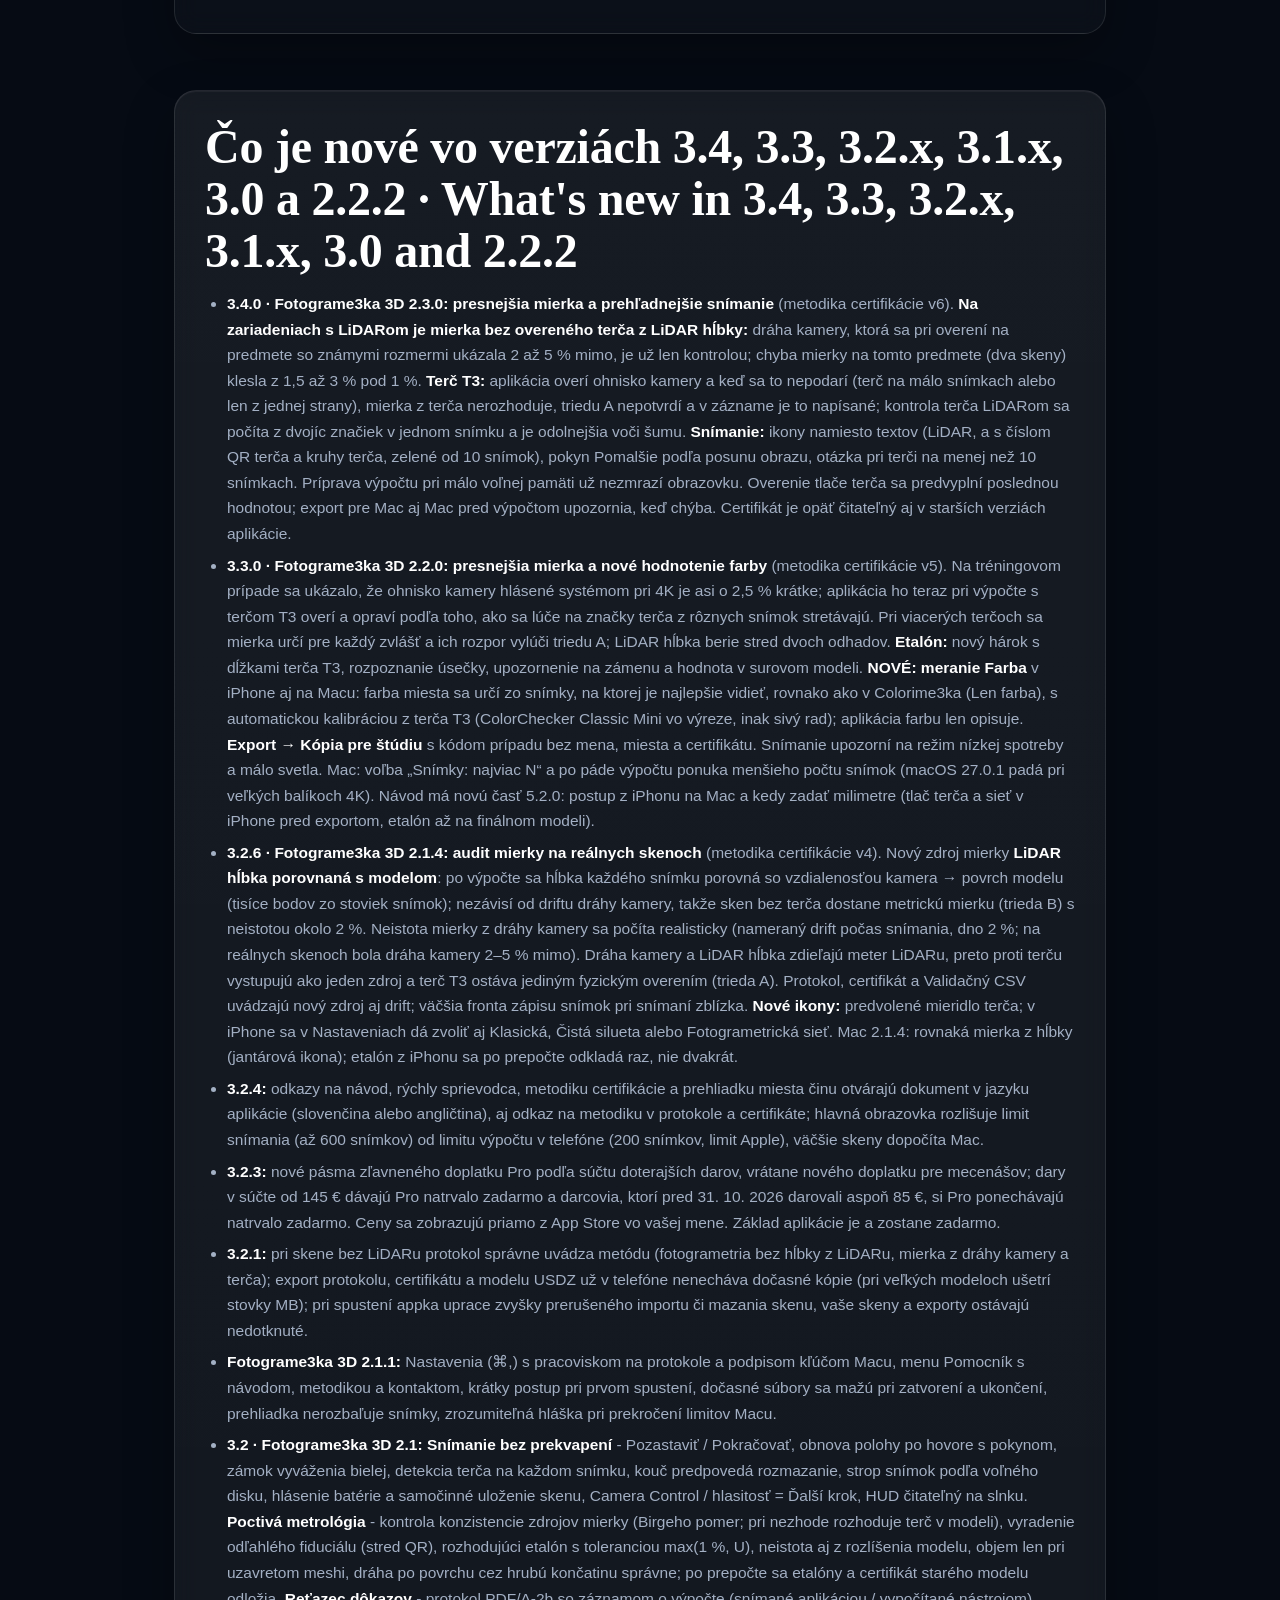
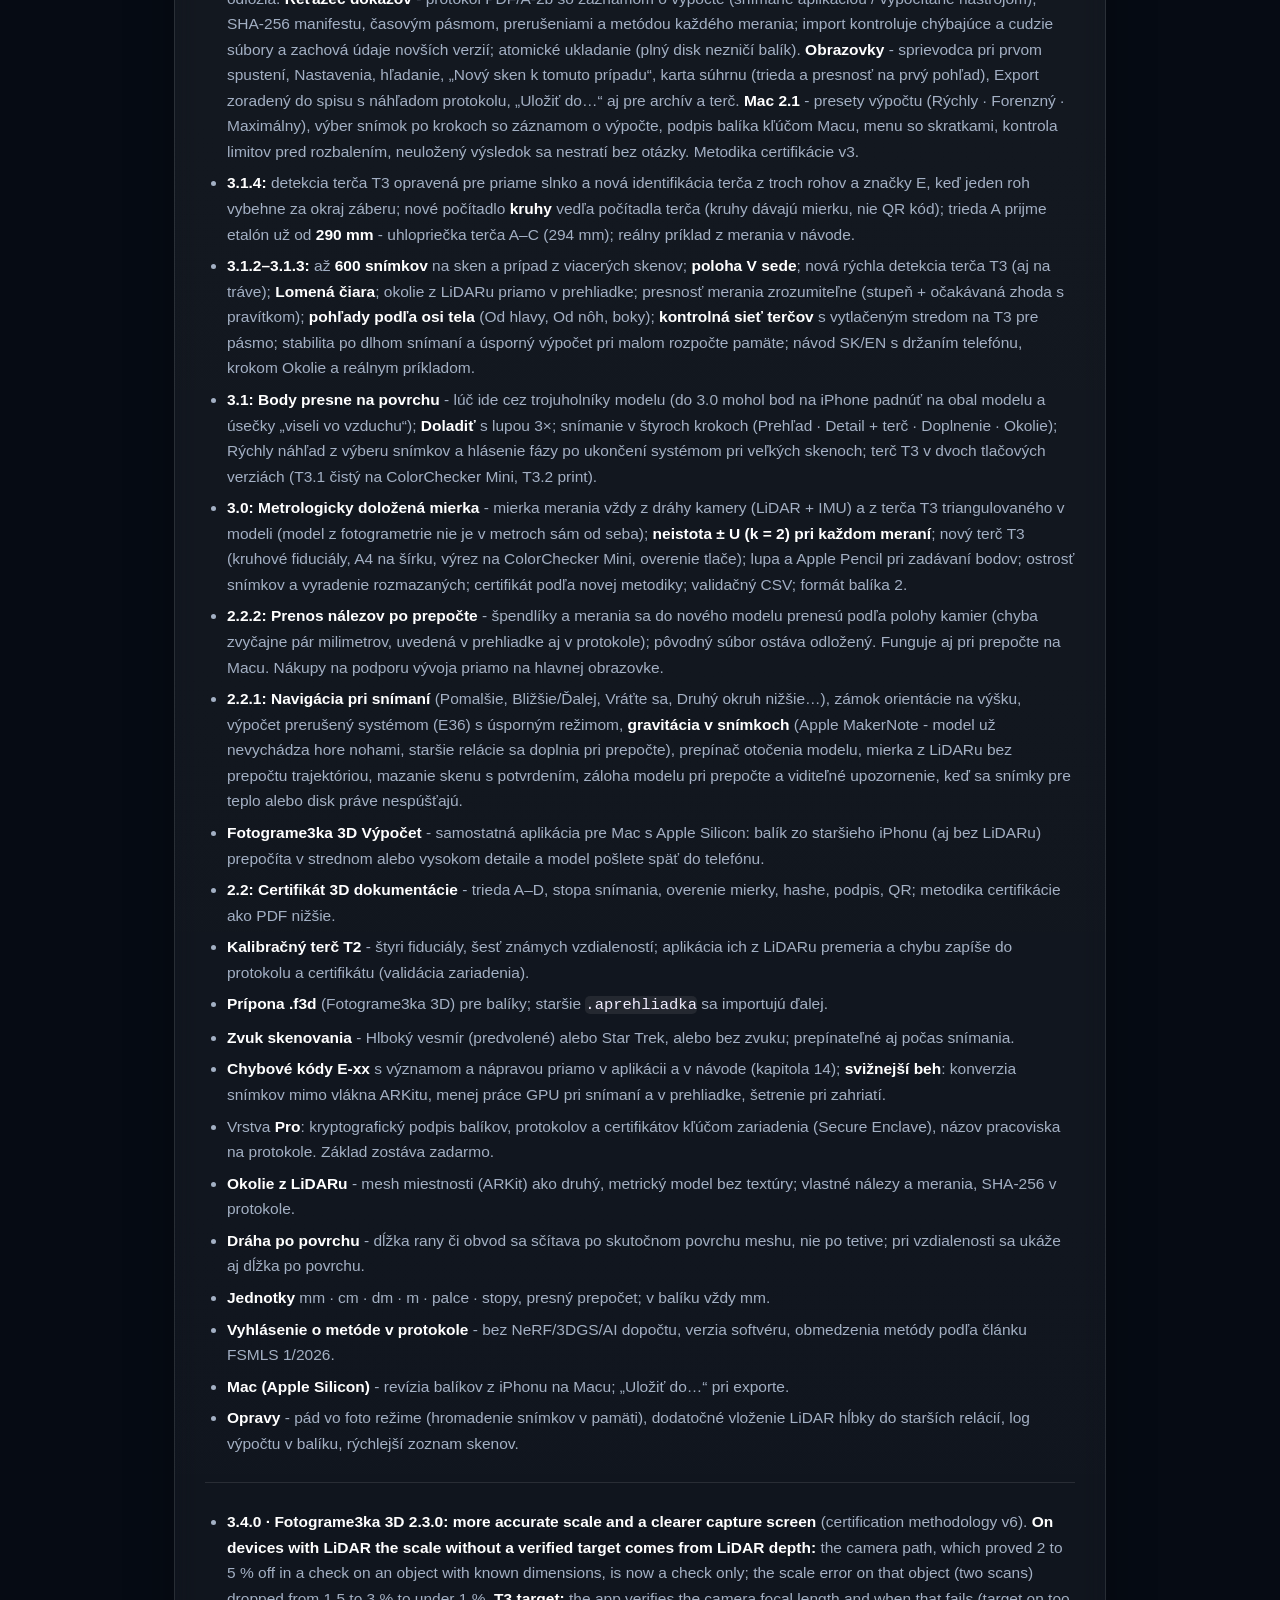
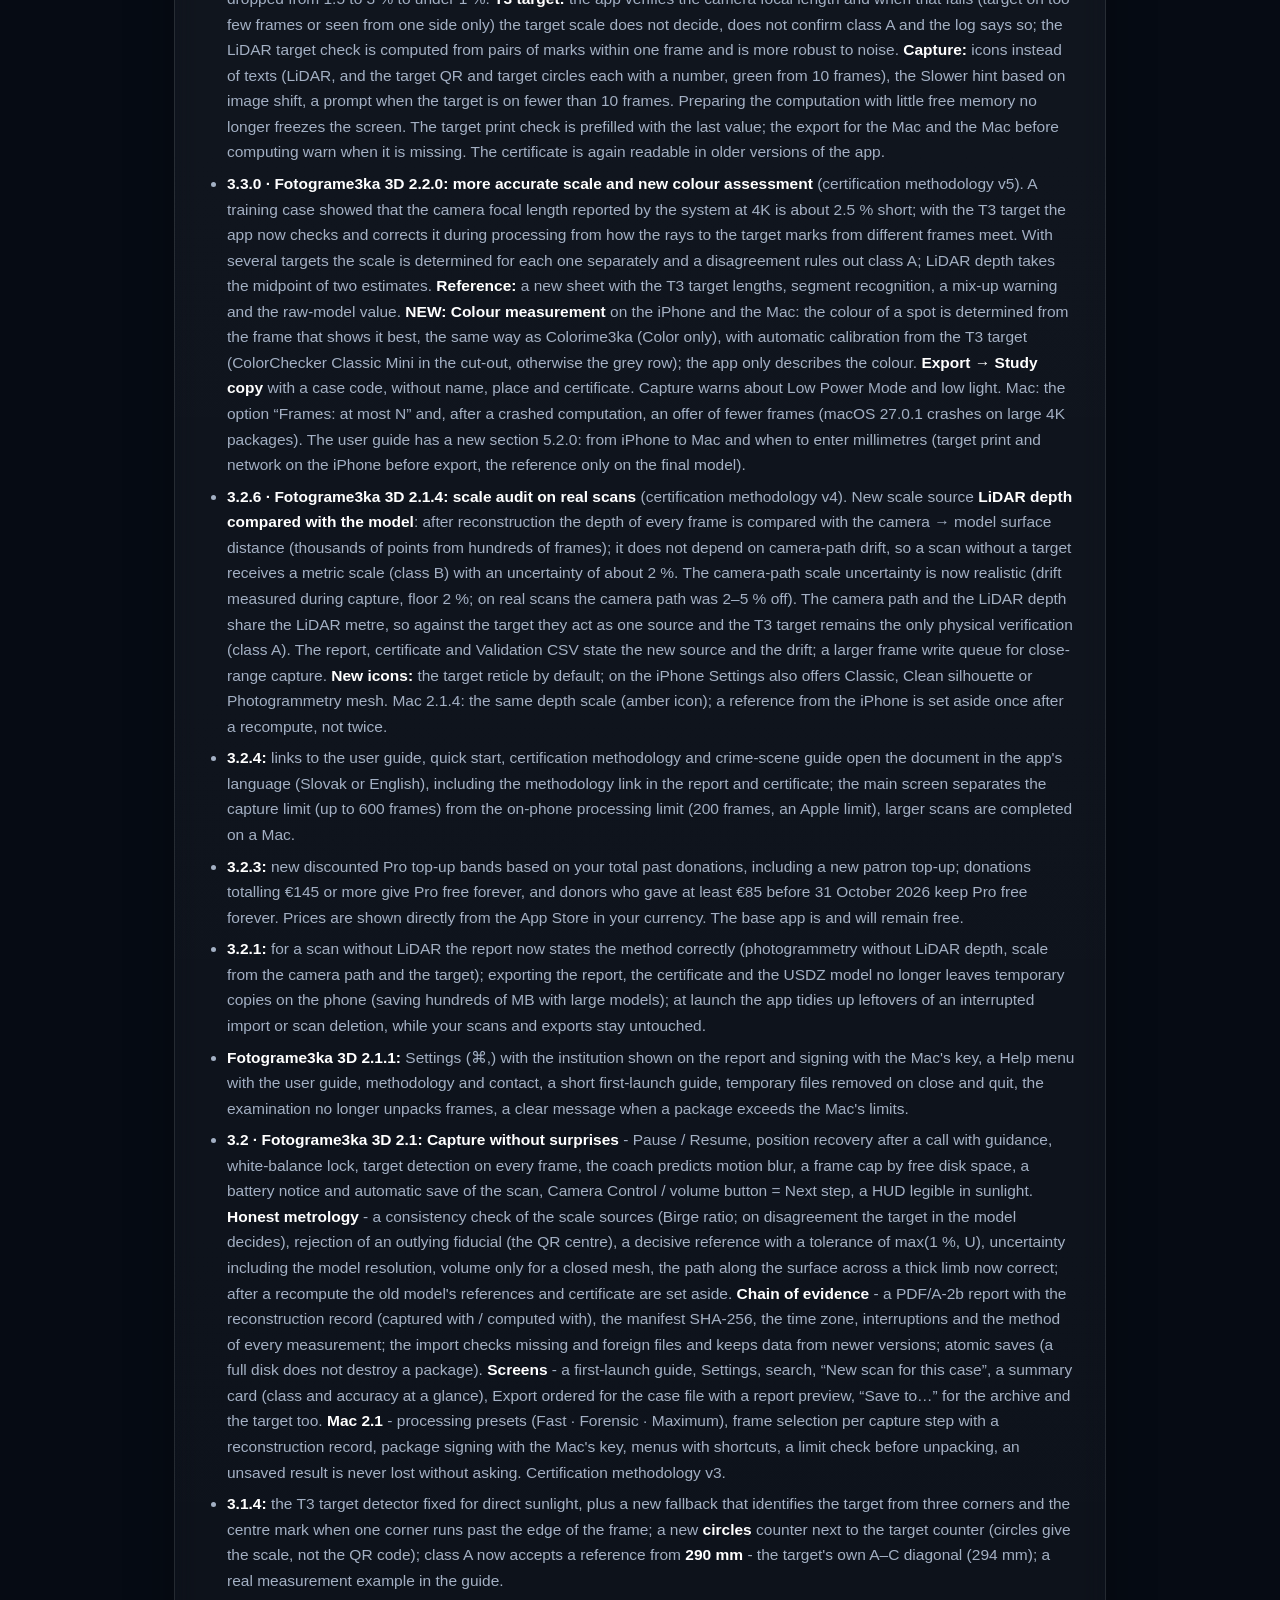
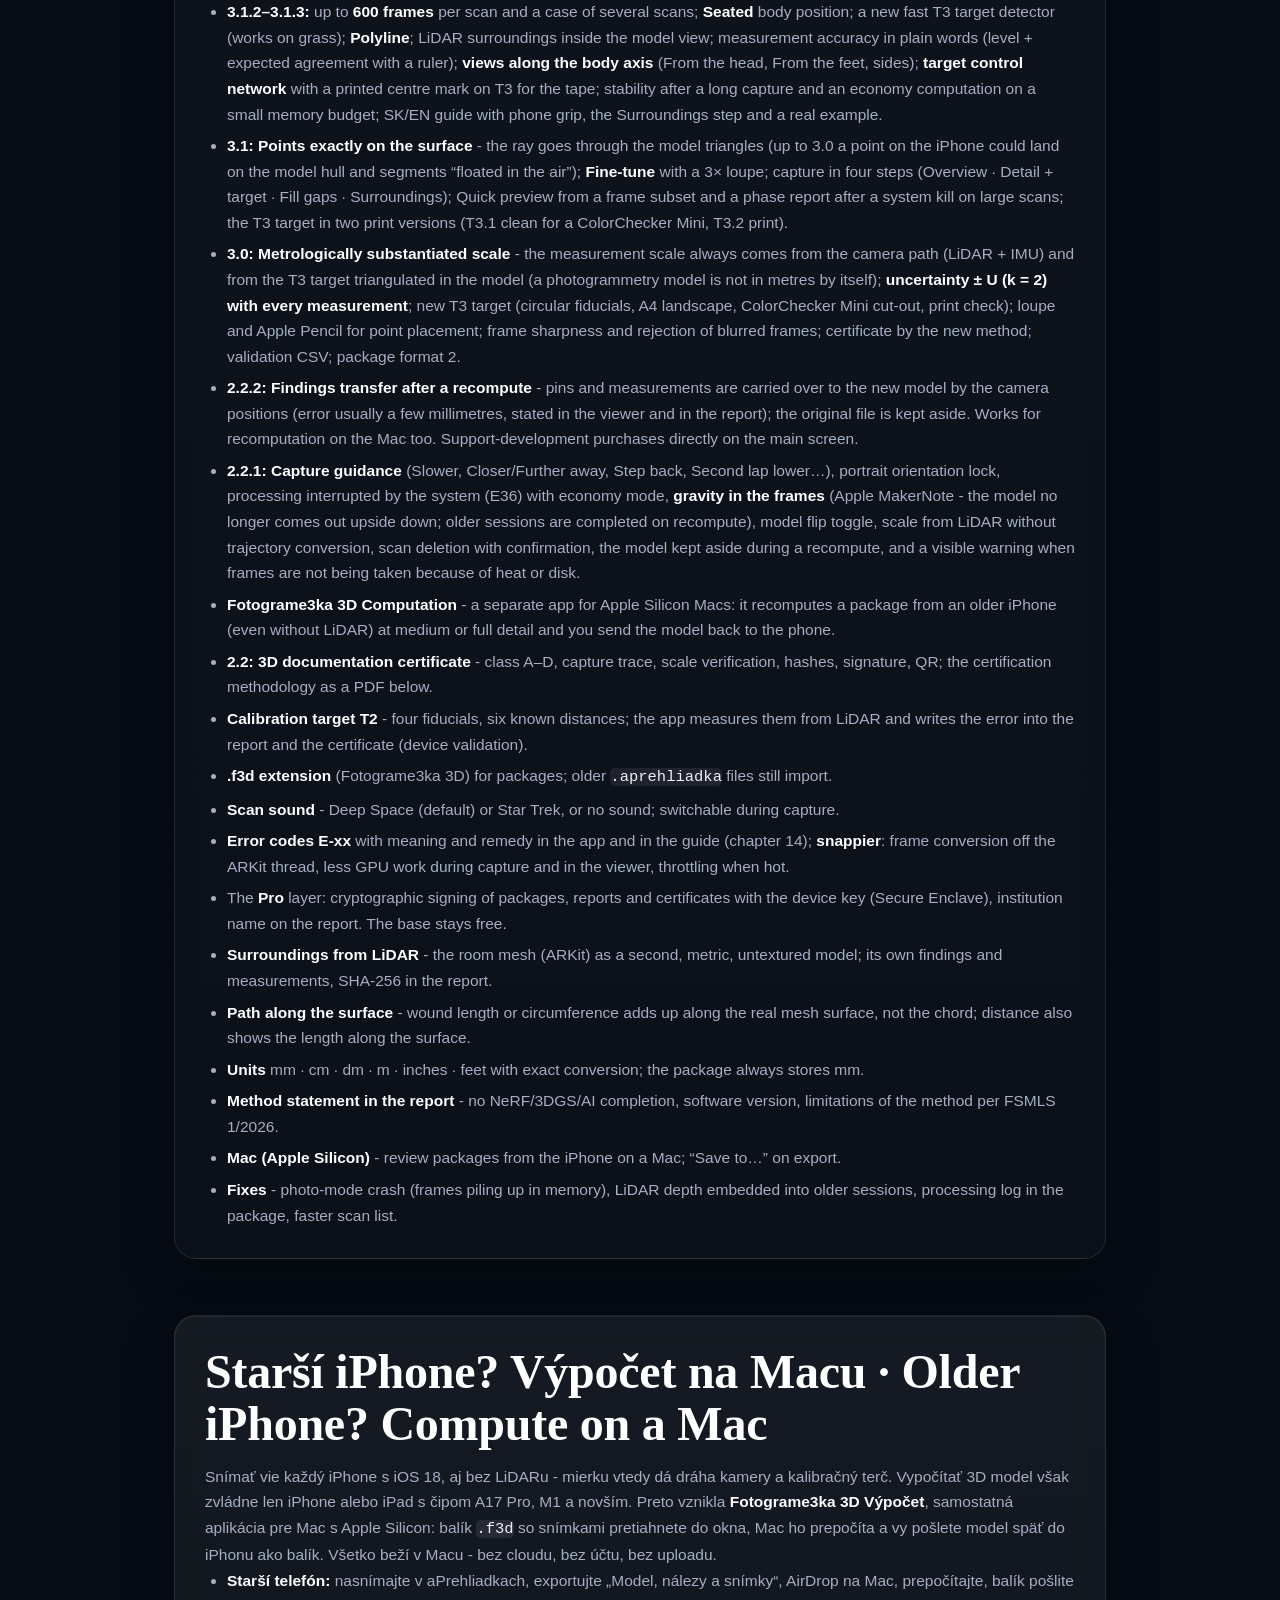
==== commit 0ceed910: "Označenie odboru: specialist in forensic medicine" ====
--- a/index.html
+++ b/index.html
@@ -410,7 +410,7 @@
 <section class="block">
   <div class="card">
     <h2>Autor · Author</h2>
-    <p><strong>MUDr. Ján Šikuta, PhD., súdny lekár</strong> · forensic pathologist</p>
+    <p><strong>MUDr. Ján Šikuta, PhD., súdny lekár</strong> · specialist in forensic medicine</p>
     <p>Ďalšie aplikácie: <a href="https://forensika.eu">4n6 Šikuta Tools</a> · <a href="https://forensika.eu">Colorime3ka</a> · <a href="https://forensika.eu">littlEye AI</a> - všetky bez sieťovej vrstvy, každá metóda uvádza svoj zdroj.</p>
   </div>
 </section>
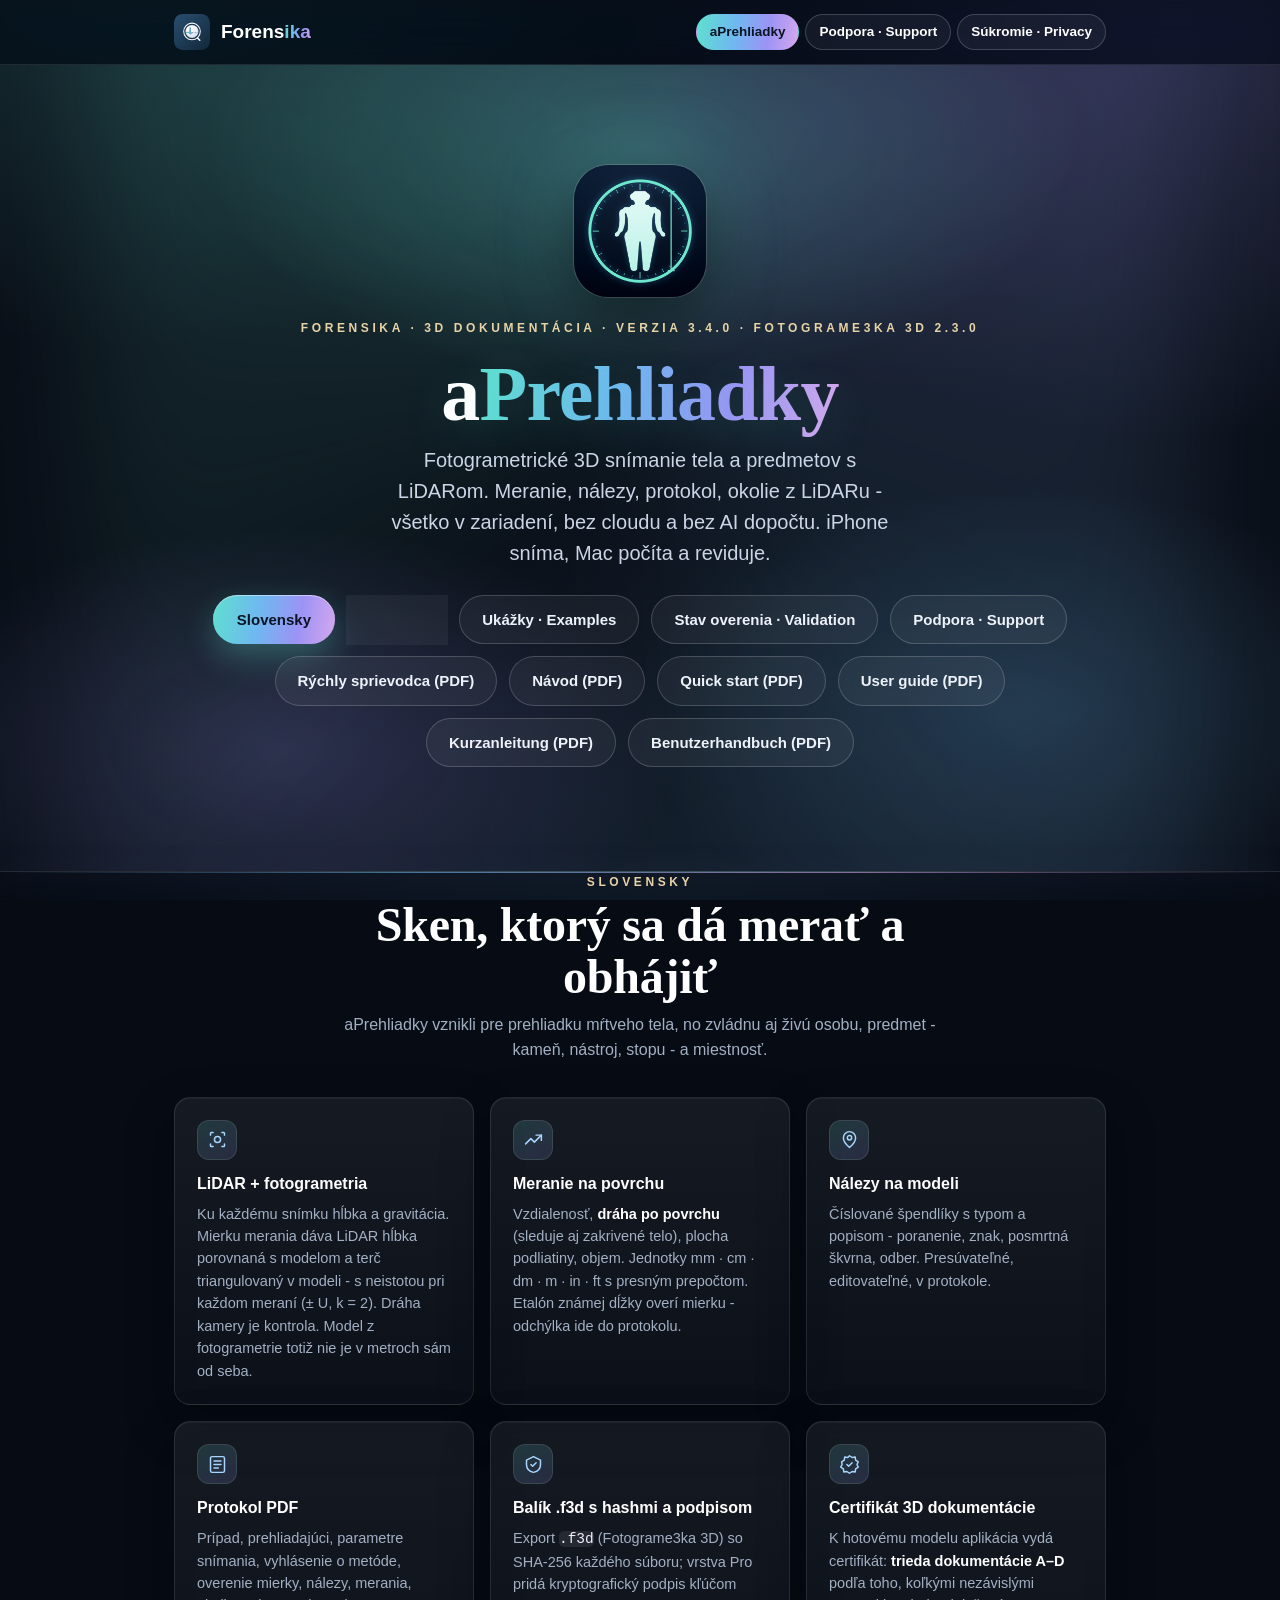
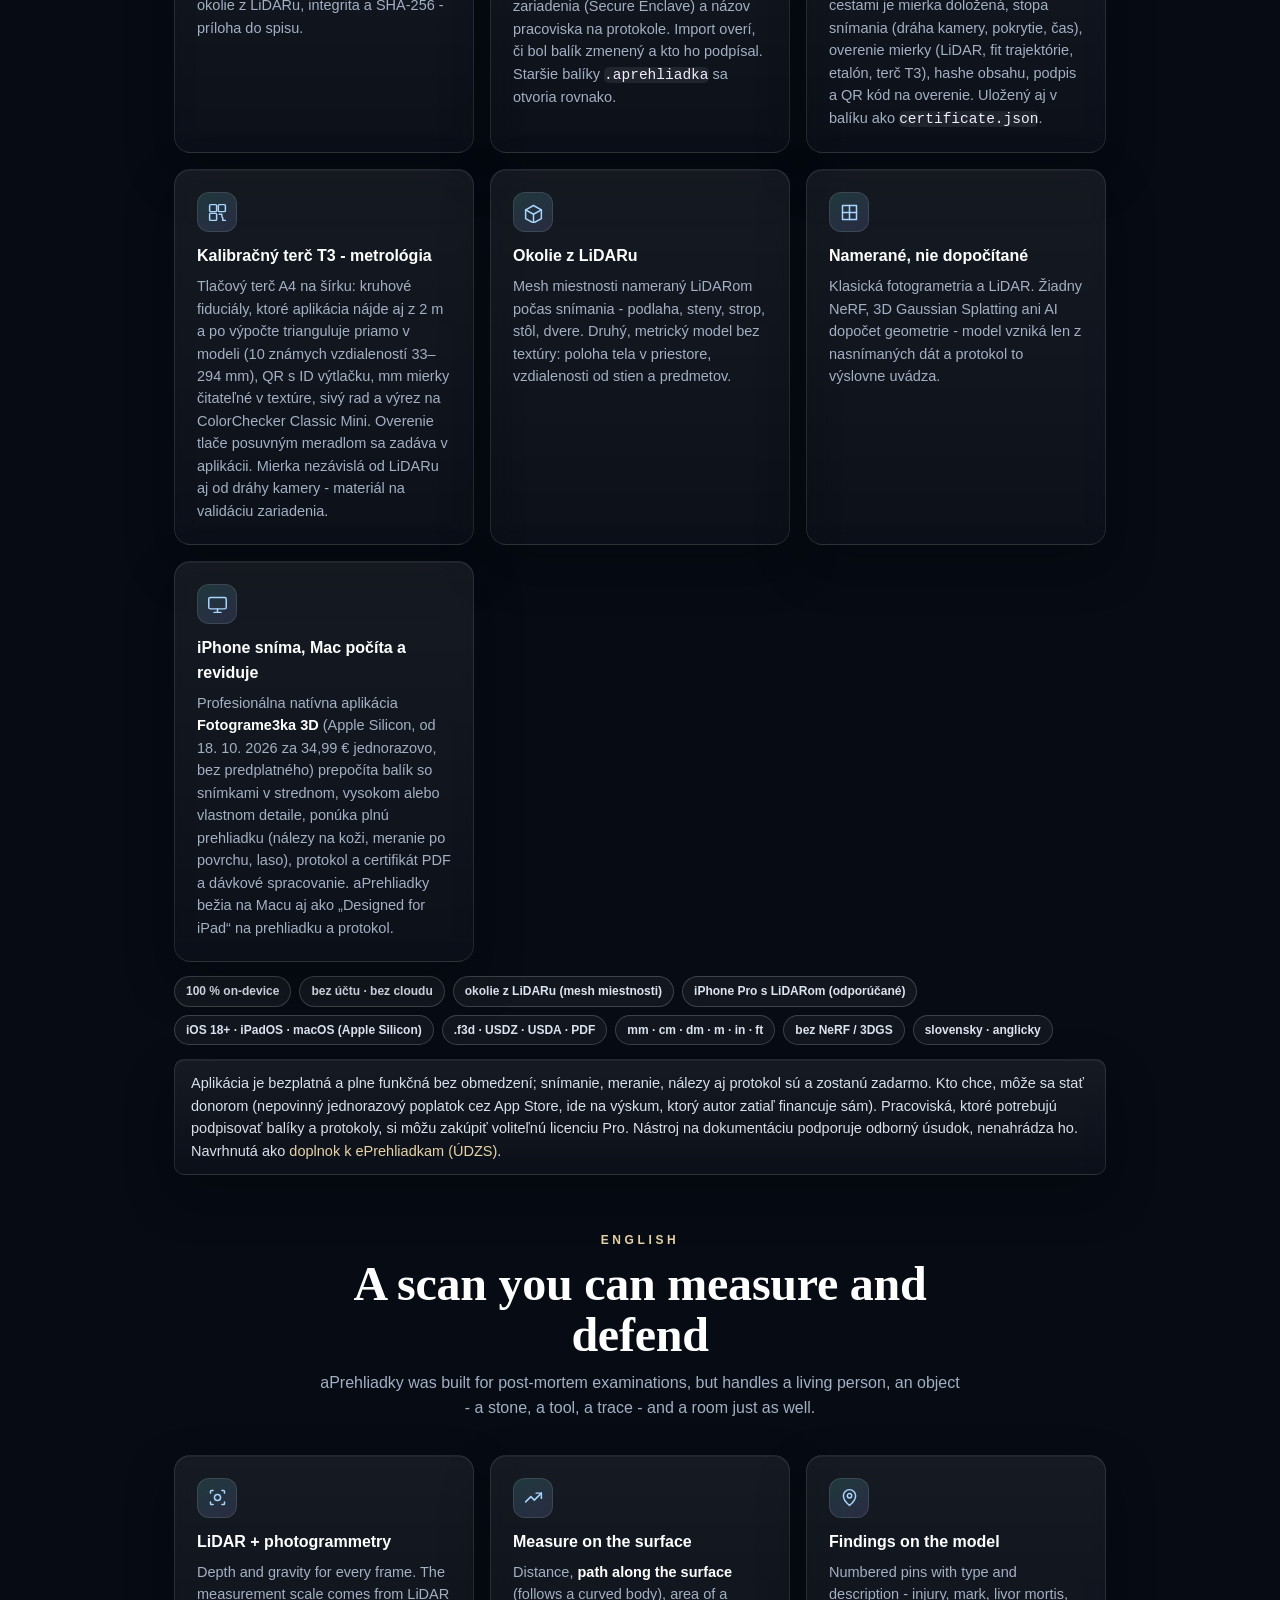
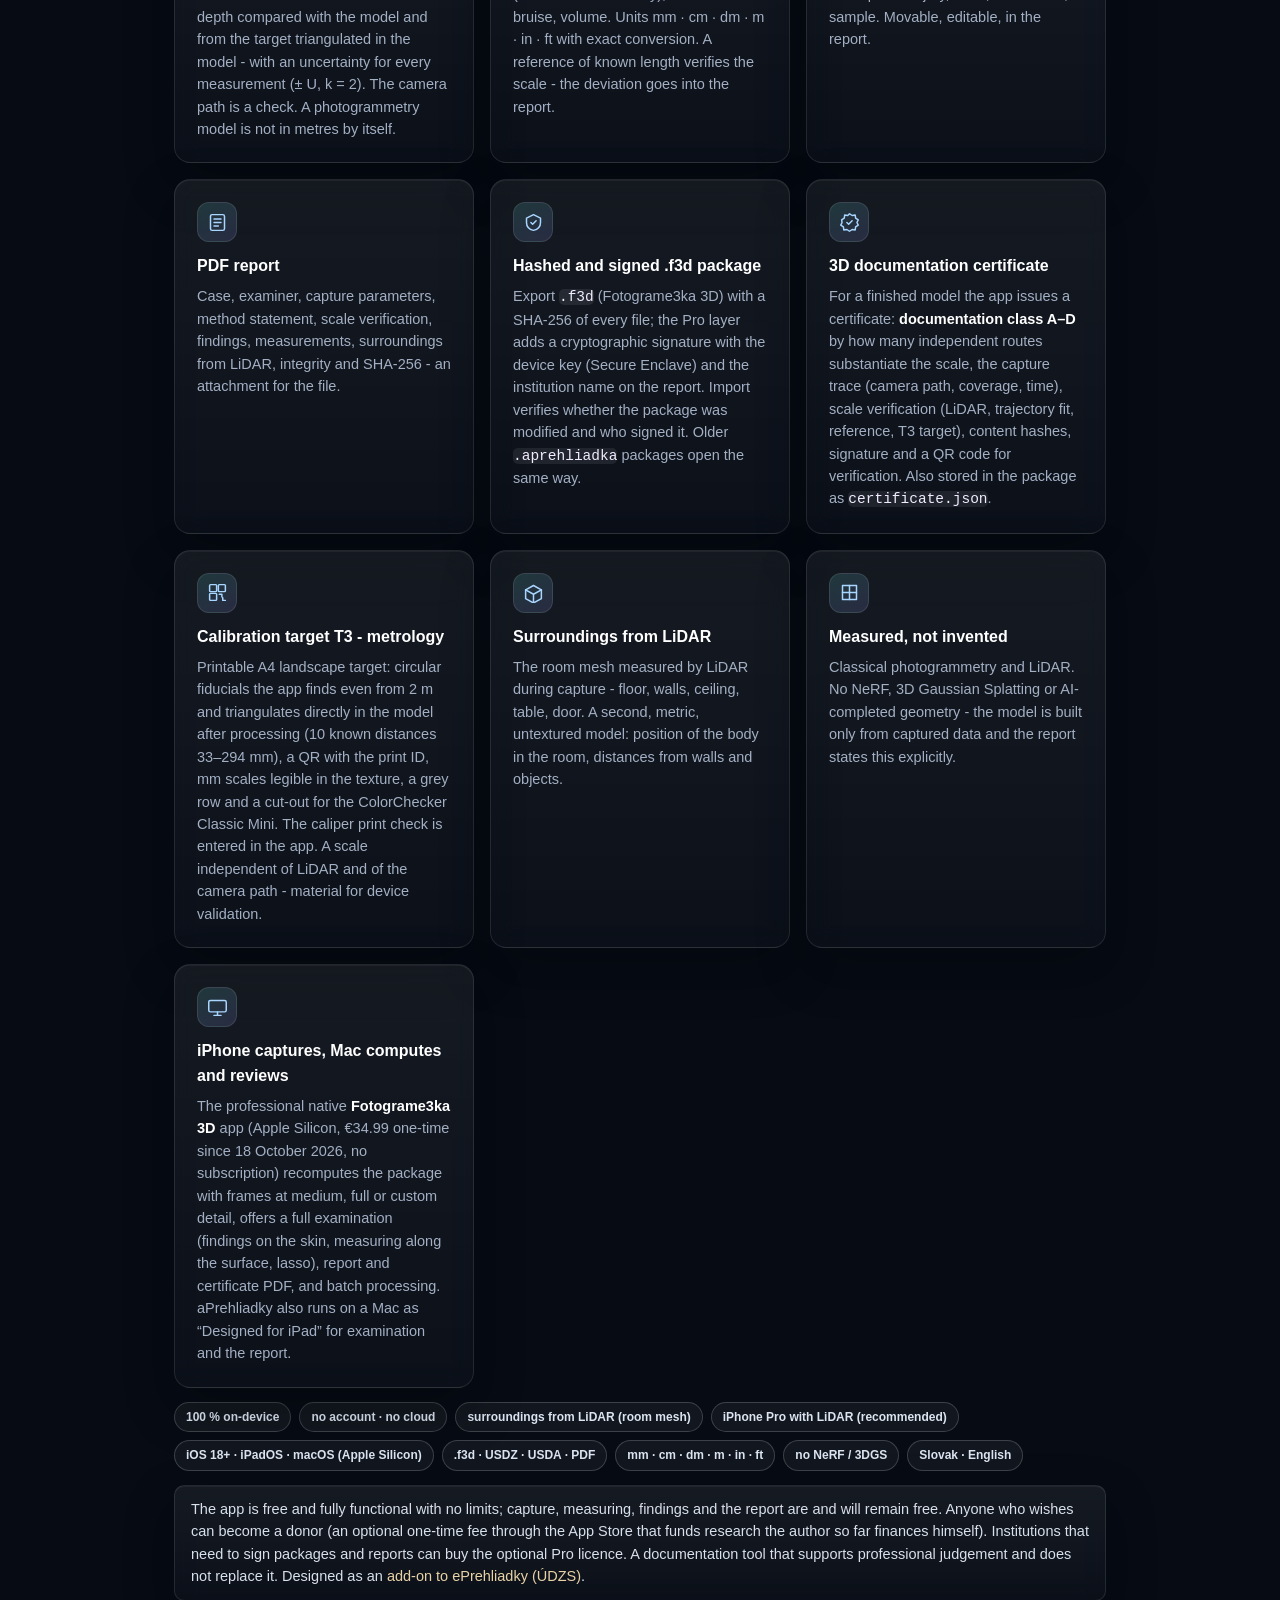
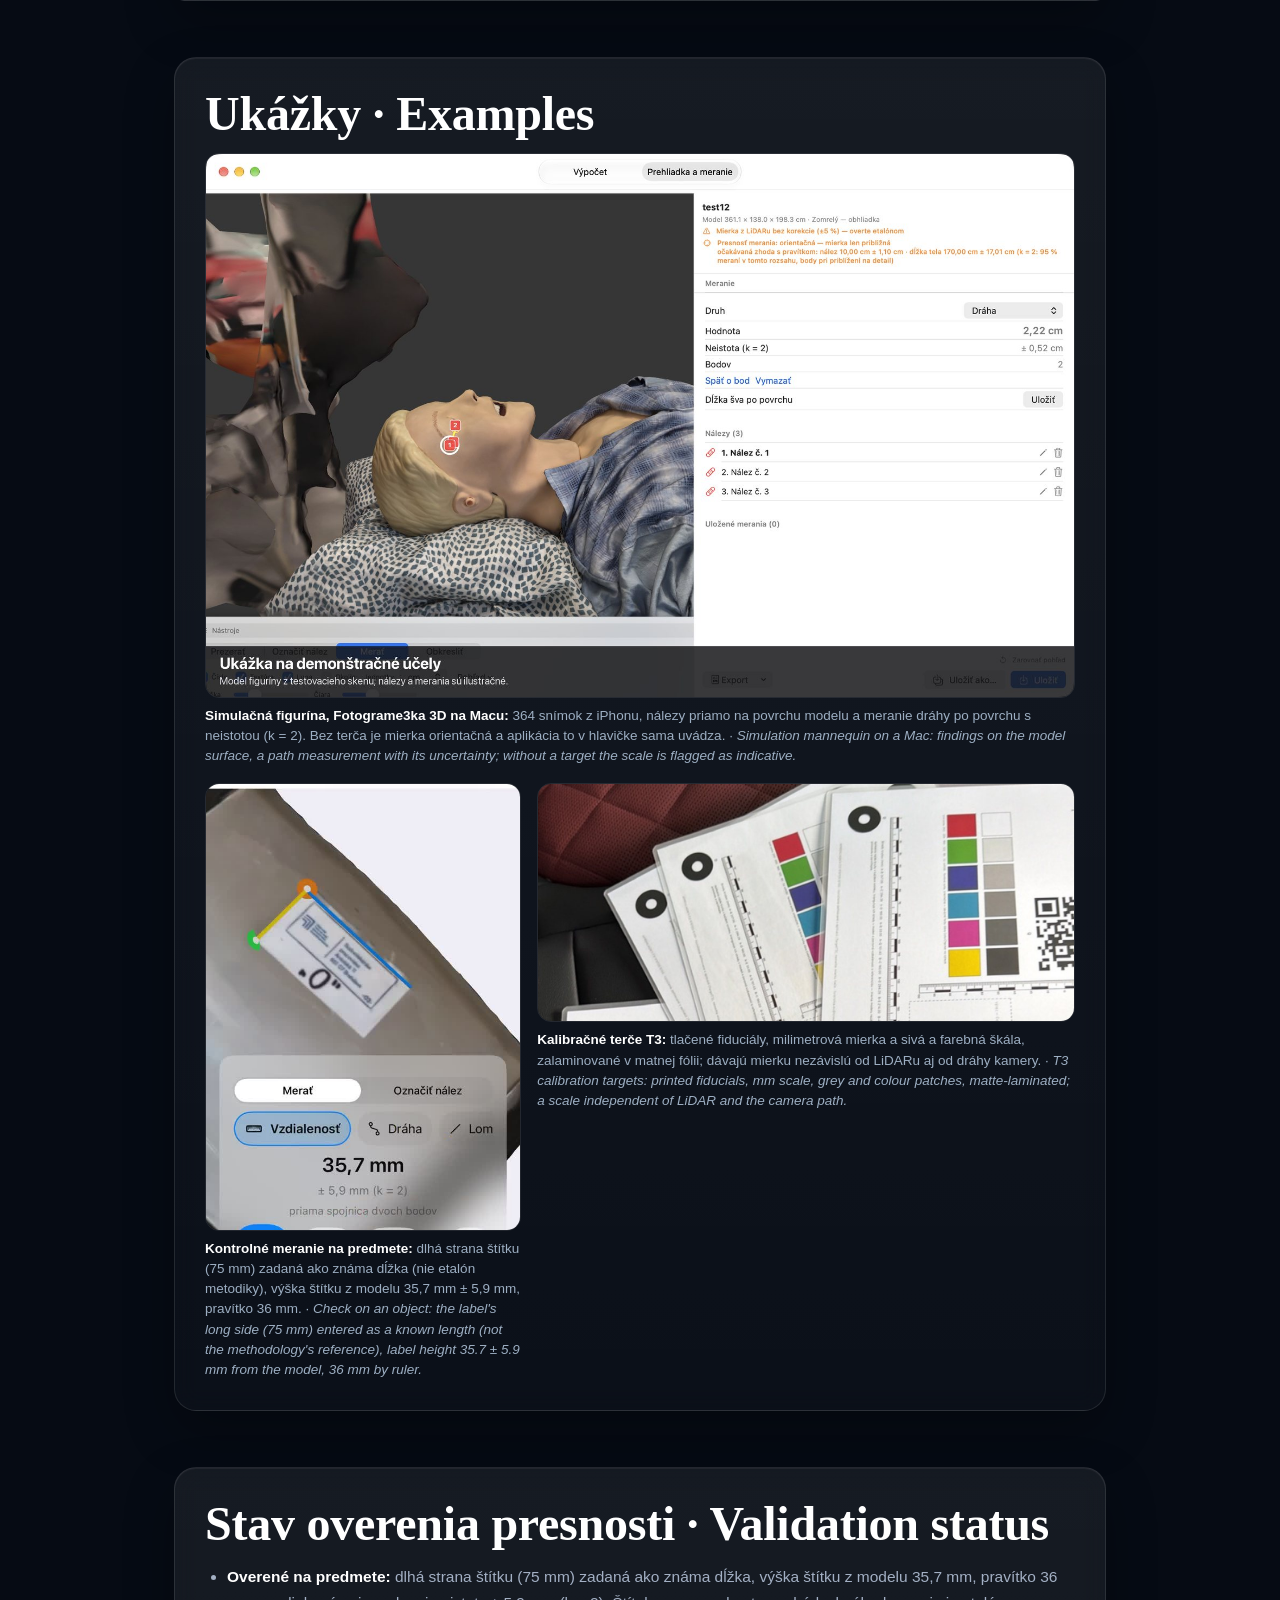
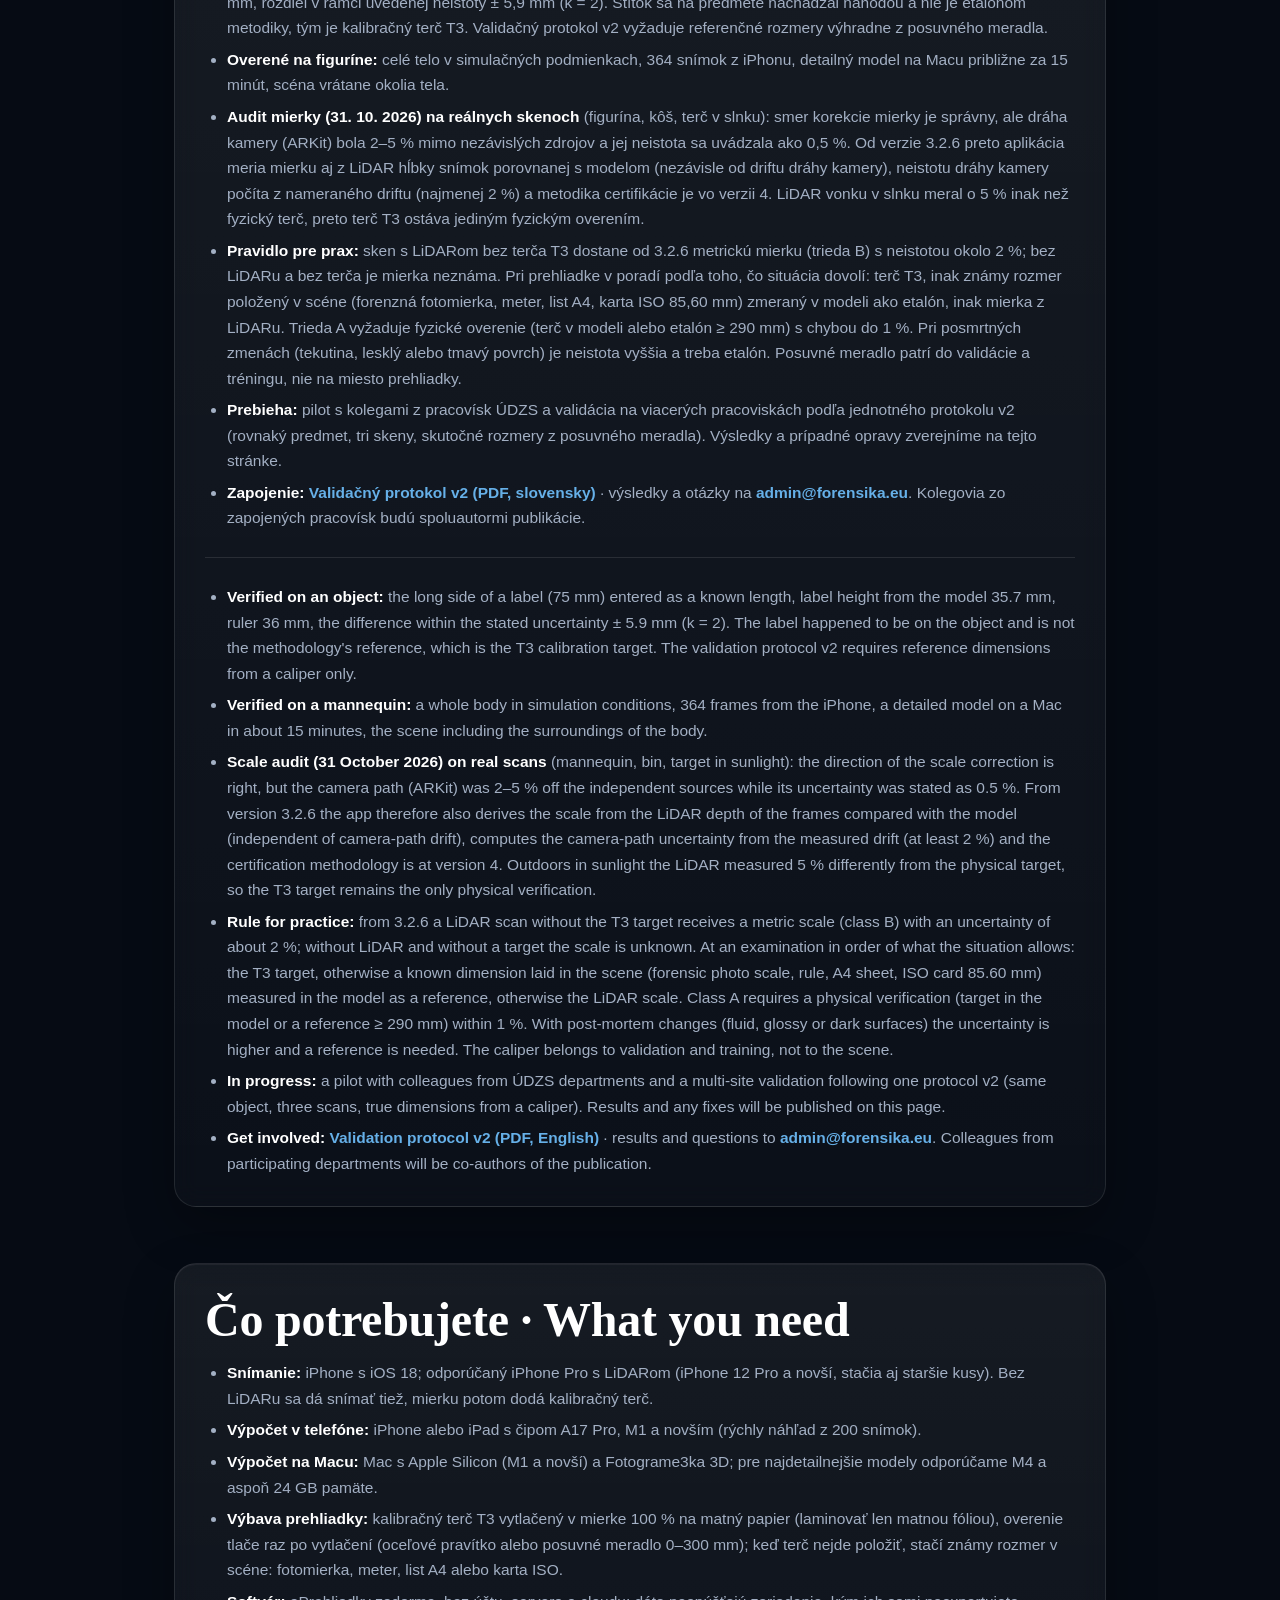
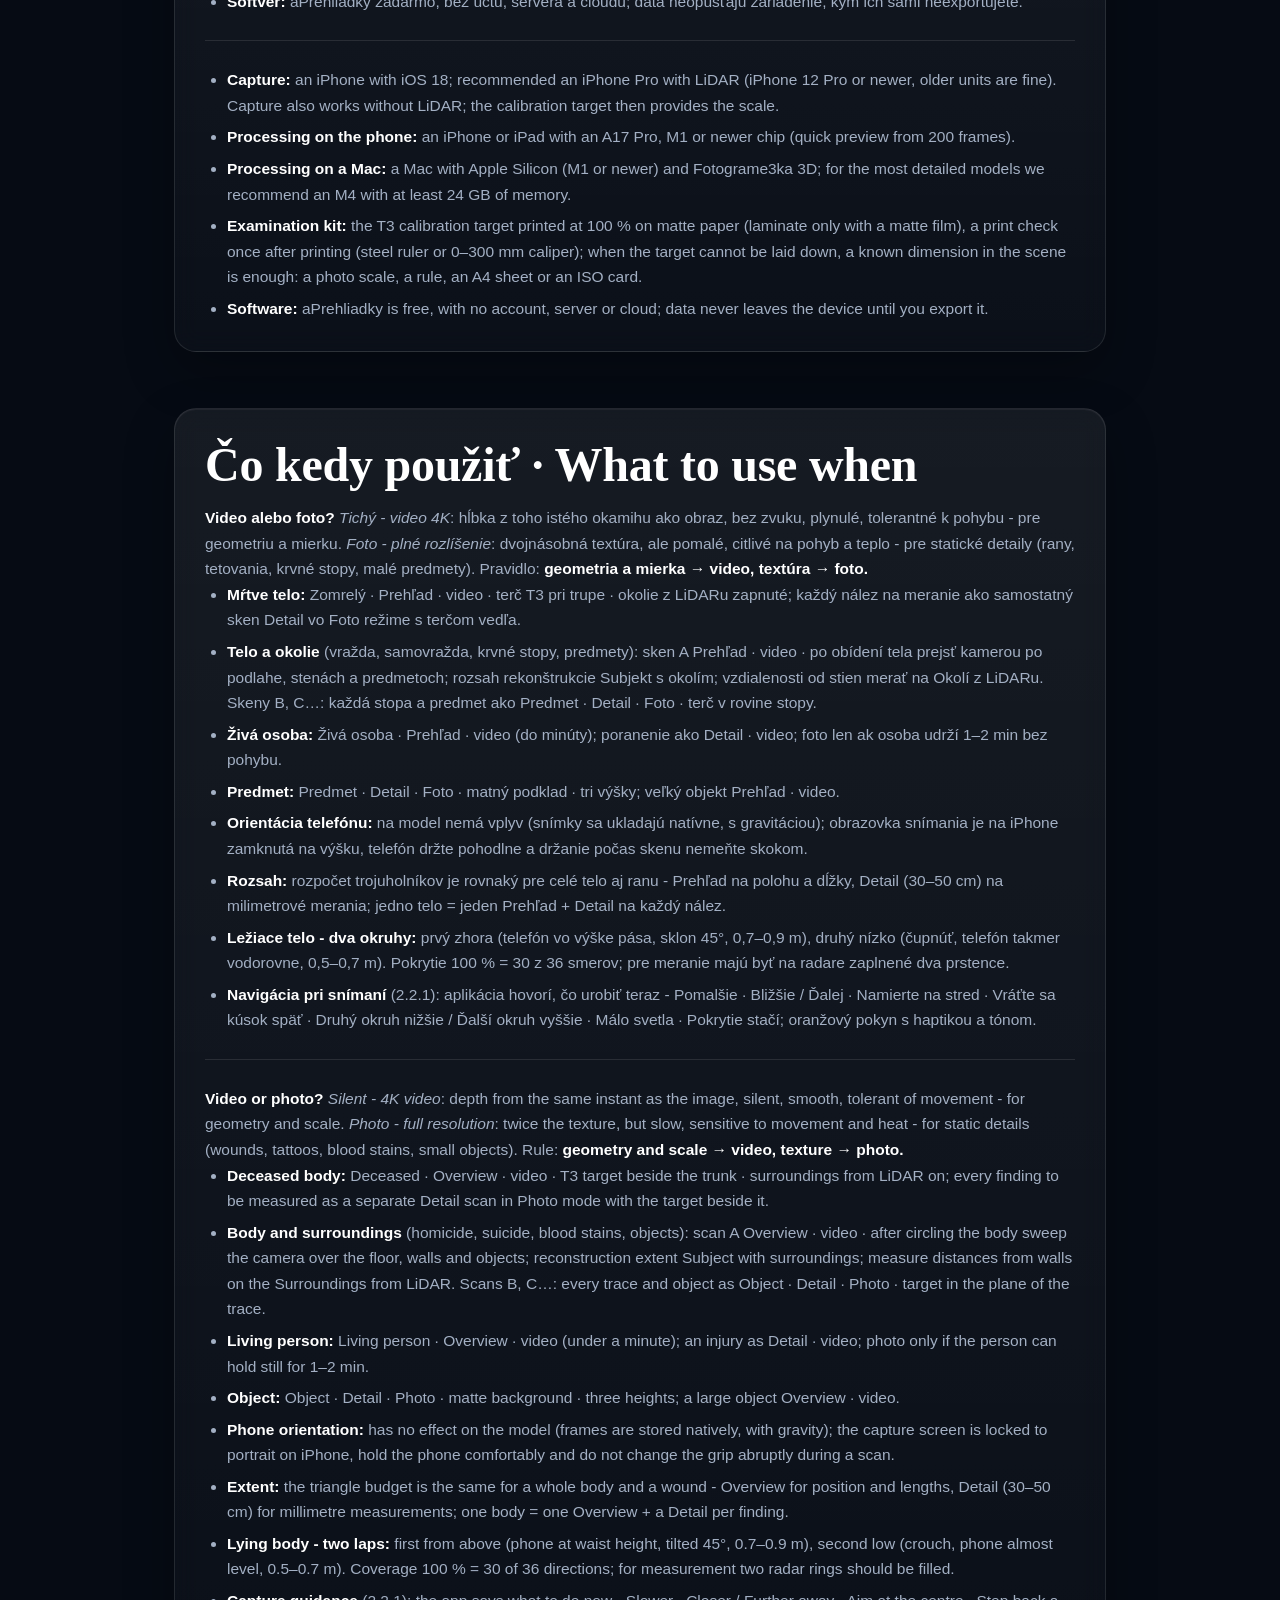
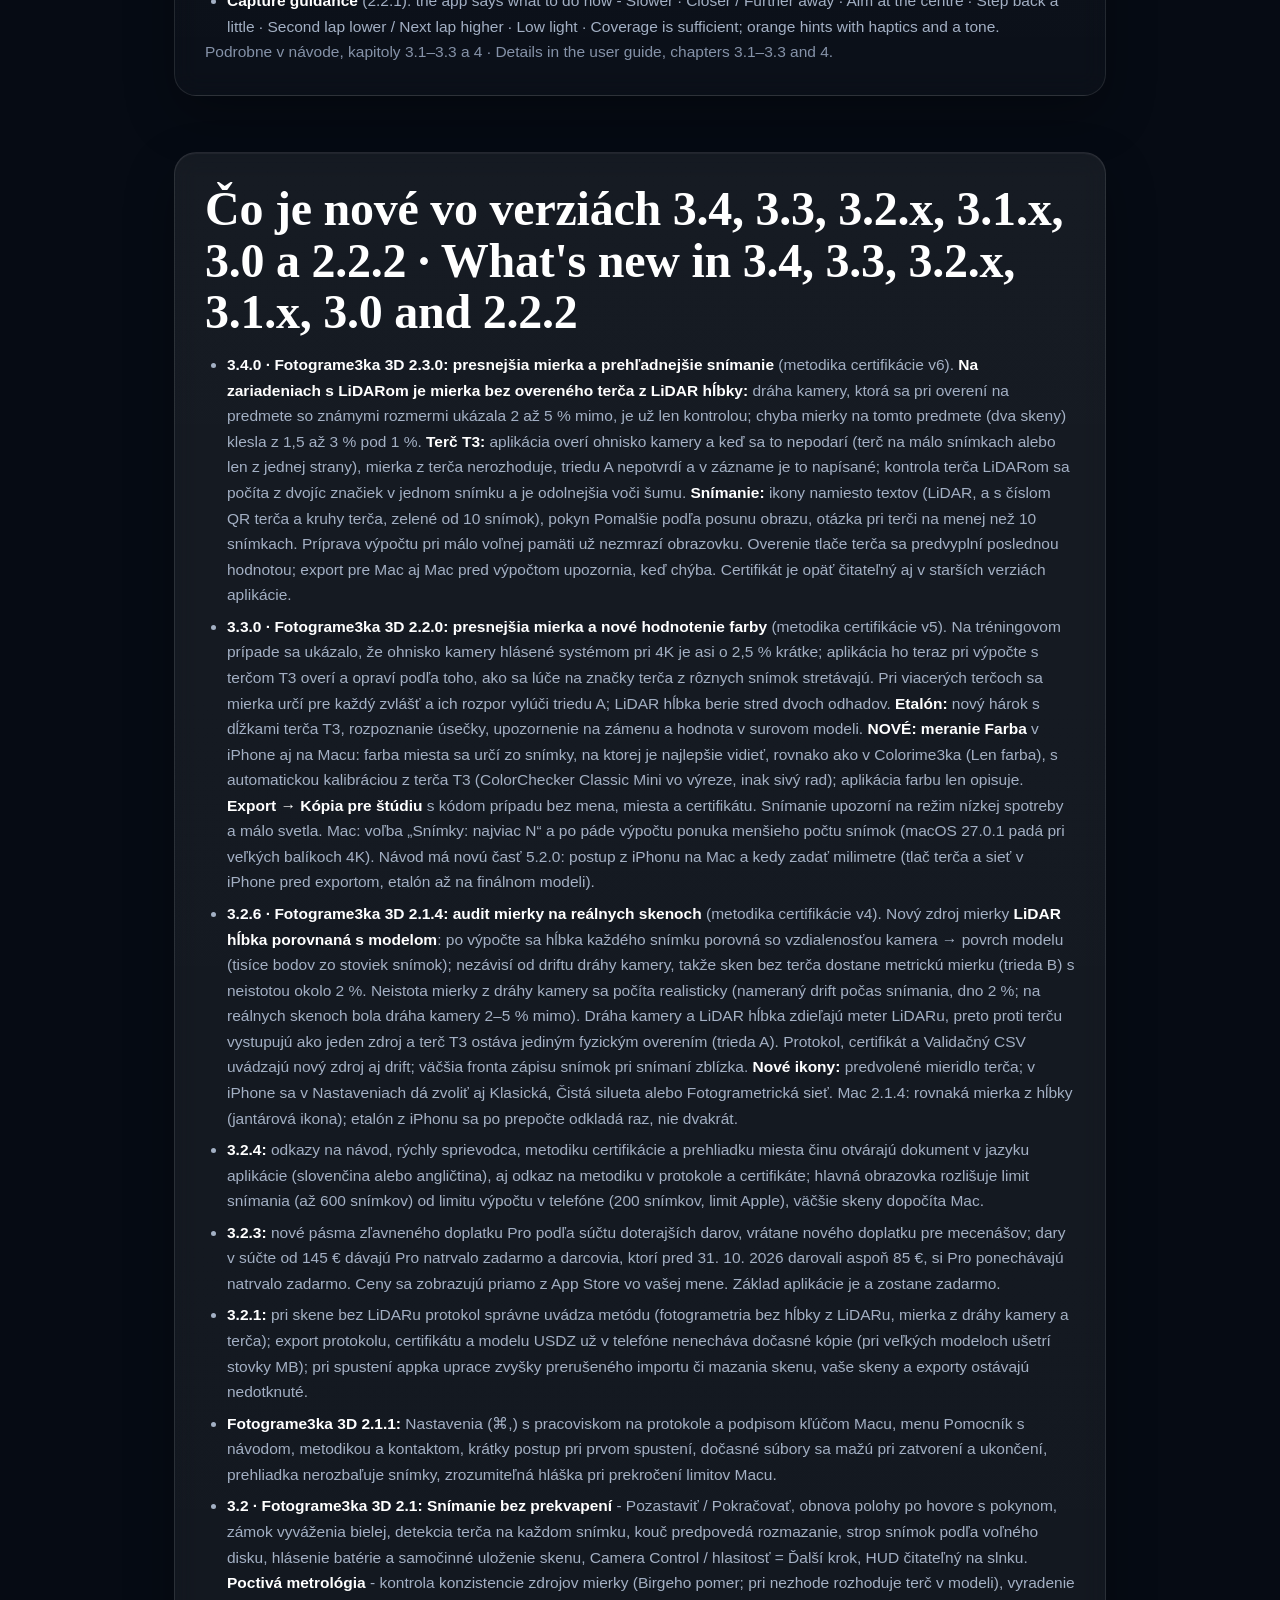
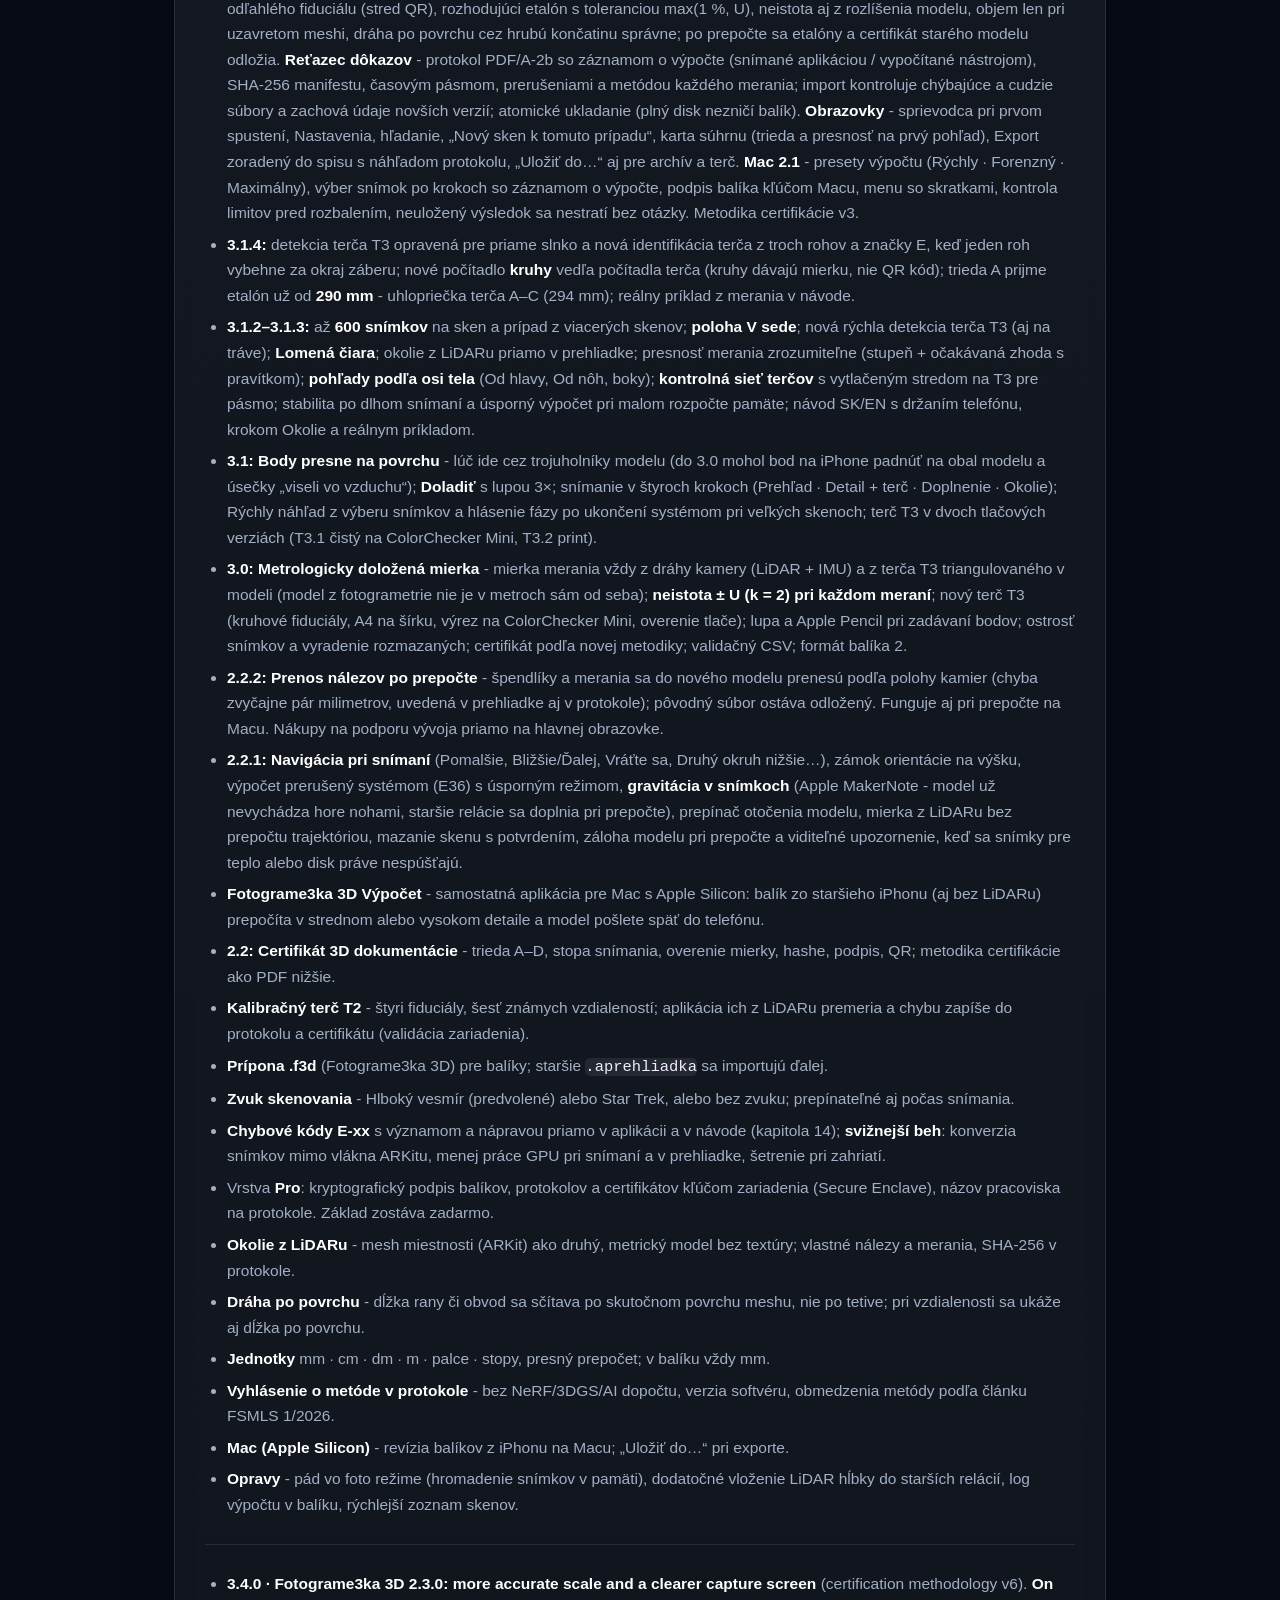
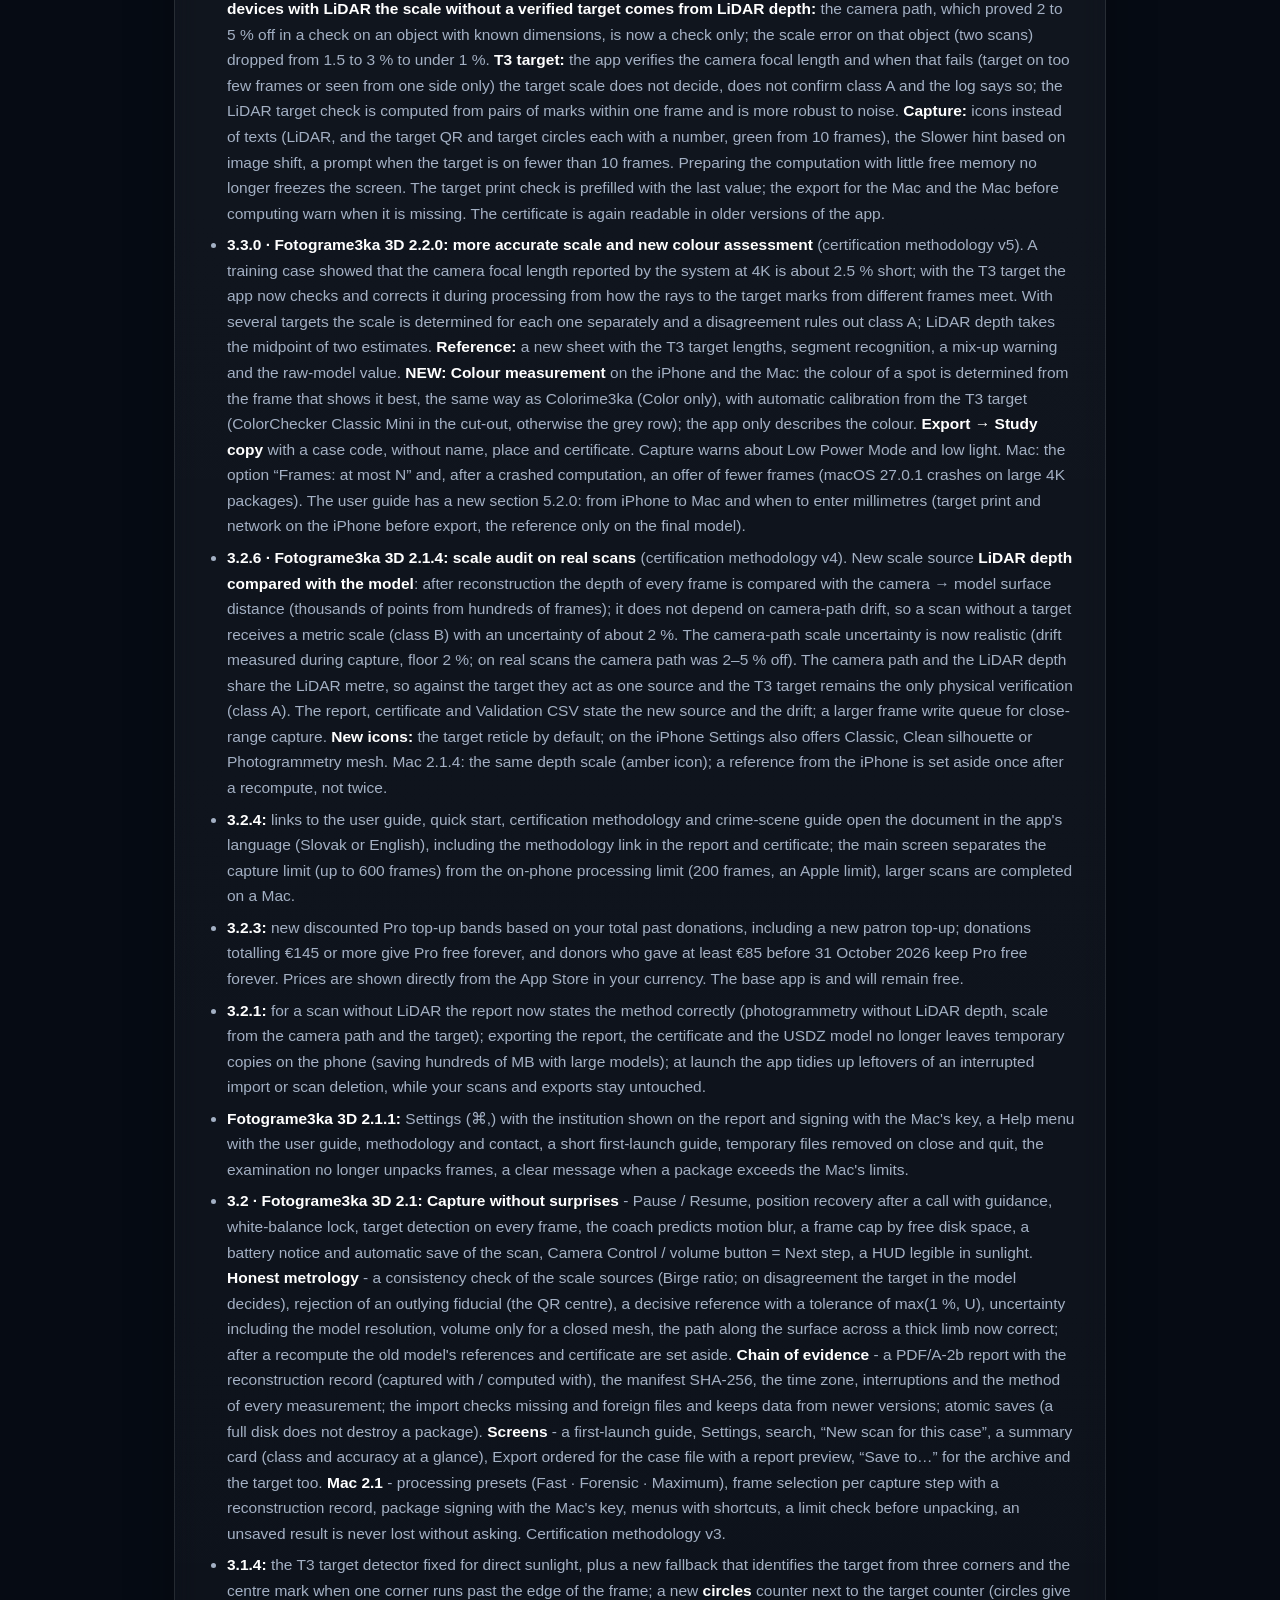
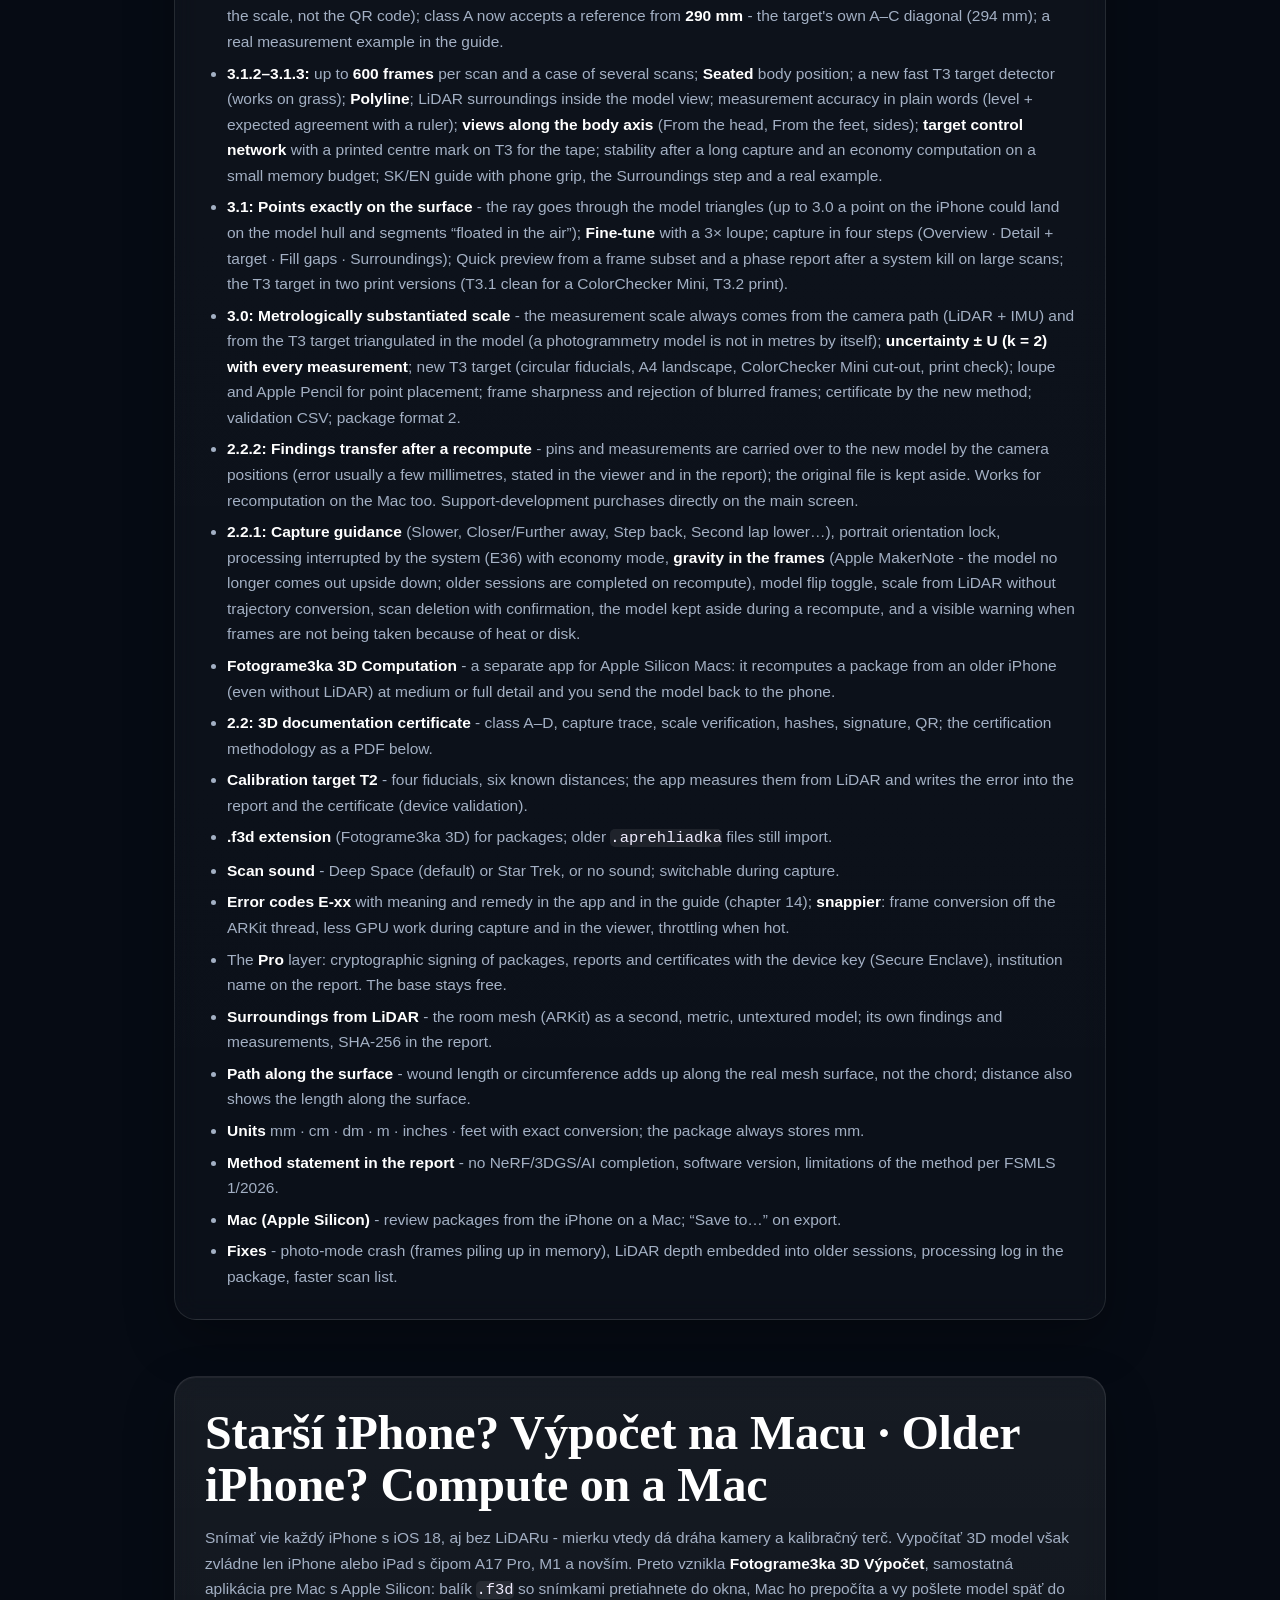
==== commit fc21981a: "Návody 3.4 (SK, EN, nové DE), kontrolný zoznam na triedu A, metodika v6 a protokol v2 po korektúre" ====
--- a/index.html
+++ b/index.html
@@ -151,6 +151,8 @@
       <a class="btn-ghost" href="aPrehliadky_navod_SK.pdf" target="_blank" rel="noopener">Návod (PDF)</a>
       <a class="btn-ghost" href="aPrehliadky_quick_start_EN.pdf" target="_blank" rel="noopener">Quick start (PDF)</a>
       <a class="btn-ghost" href="aPrehliadky_user_guide_EN.pdf" target="_blank" rel="noopener">User guide (PDF)</a>
+      <a class="btn-ghost" href="aPrehliadky_Kurzanleitung_DE.pdf" hreflang="de" lang="de" target="_blank" rel="noopener">Kurzanleitung (PDF)</a>
+      <a class="btn-ghost" href="aPrehliadky_Handbuch_DE.pdf" hreflang="de" lang="de" target="_blank" rel="noopener">Benutzerhandbuch (PDF)</a>
     </div>
   </div>
 </section>
@@ -385,11 +387,13 @@
 <section class="block">
   <div class="card">
     <h2>Návod · User guide</h2>
-    <p><a href="aPrehliadky_rychly_sprievodca_SK.pdf" target="_blank" rel="noopener">aPrehliadky - Rýchly sprievodca 3.3 (PDF, slovensky)</a> · <a href="aPrehliadky_quick_start_EN.pdf" target="_blank" rel="noopener">Quick Start Guide 3.3 (PDF, English)</a> - od vytlačeného terča T3 po protokol v šiestich krokoch, na tri strany.</p>
-    <p><a href="aPrehliadky_prehliadka_miesta_cinu_SK.pdf" target="_blank" rel="noopener">Prehliadka miesta činu: telo a okolie (PDF, slovensky)</a> · <a href="aPrehliadky_crime_scene_guide_EN.pdf" target="_blank" rel="noopener">Crime-scene examination guide (PDF, English)</a> - postup pre vraždu a podozrivé úmrtie: jeden prípad, viac skenov (prehľad v štyroch krokoch, detaily nálezov, okolie), limity iPhonu a Macu, ktorú metódu na čo, časový rozpočet.</p>
+    <p><a href="aPrehliadky_rychly_sprievodca_SK.pdf" target="_blank" rel="noopener">aPrehliadky - Rýchly sprievodca 3.4 (PDF, slovensky)</a> · <a href="aPrehliadky_quick_start_EN.pdf" target="_blank" rel="noopener">Quick Start Guide 3.4 (PDF, English)</a> - od vytlačeného terča T3 po protokol v šiestich krokoch, na dve strany.</p>
+    <p>Trieda A na jednu stranu · Class A on one page: <a href="aPrehliadky_trieda_A_SK.pdf" target="_blank" rel="noopener">Ako dosiahnuť triedu A (PDF, slovensky)</a> · <a href="aPrehliadky_class_A_EN.pdf" target="_blank" rel="noopener">How to reach class A (PDF, English)</a> · <a href="aPrehliadky_Klasse_A_DE.pdf" hreflang="de" lang="de" target="_blank" rel="noopener">So erreichen Sie Klasse A (PDF, Deutsch)</a> - kontrolný zoznam na tlač.</p>
+    <p lang="de">Deutsch: <a href="aPrehliadky_Handbuch_DE.pdf" hreflang="de" target="_blank" rel="noopener">Benutzerhandbuch 3.4 (PDF)</a> · <a href="aPrehliadky_Kurzanleitung_DE.pdf" hreflang="de" target="_blank" rel="noopener">Kurzanleitung 3.4 (PDF)</a> · <a href="aPrehliadky_Tatort_Leitfaden_DE.pdf" hreflang="de" target="_blank" rel="noopener">Tatortdokumentation: Leichnam und Umgebung (PDF)</a>. Die App selbst ist auf Slowakisch und Englisch.</p>
+    <p><a href="aPrehliadky_prehliadka_miesta_cinu_SK.pdf" target="_blank" rel="noopener">Obhliadka miesta činu: telo a okolie (PDF, slovensky)</a> · <a href="aPrehliadky_crime_scene_guide_EN.pdf" target="_blank" rel="noopener">Crime-scene examination guide (PDF, English)</a> - postup pre vraždu a podozrivé úmrtie: jeden prípad, viac skenov (prehľad v štyroch krokoch, detaily nálezov, okolie), limity iPhonu a Macu, ktorú metódu na čo, časový rozpočet.</p>
     <p>Kalibračný terč T3 na tlač (A4 na šírku, 100 %): <a href="aPrehliadky-terc-T3.1-CISTY-A4.pdf" target="_blank" rel="noopener">T3.1 čistý</a> (výrez na originálny ColorChecker Classic Mini) · <a href="aPrehliadky-terc-T3.2-PRINT-A4.pdf" target="_blank" rel="noopener">T3.2 print</a> (tlačené polia, len orientačné) · English: <a href="aPrehliadky-terc-T3.1-CISTY-A4-EN.pdf" target="_blank" rel="noopener">T3.1</a> · <a href="aPrehliadky-terc-T3.2-PRINT-A4-EN.pdf" target="_blank" rel="noopener">T3.2</a>. Posuvným meradlom overte stredy kruhov A–B = 247,00 mm.</p>
-    <p><a href="aPrehliadky_navod_SK.pdf" target="_blank" rel="noopener">aPrehliadky - návod 3.3 (PDF, slovensky)</a> - kontrolný zoznam pred snímaním so schémami snímania, postup pre mŕtve telo, živú osobu, predmet a scénu, výpočet vrátane výpočtu na Macu, praktické príklady a vysvetlenia (orez, vzdialenosť telefónu, mierka), prehliadka s režimami Merať / Označiť nález, presné označovanie nálezov, meranie s najmenšou chybou, okolie z LiDARu, protokol, Mac, riešenie problémov.</p>
-    <p><a href="aPrehliadky_user_guide_EN.pdf" target="_blank" rel="noopener">aPrehliadky - user guide 3.3 (PDF, English)</a> - pre-capture checklist with capture diagrams, procedure for a deceased body, a living person, an object and a scene, processing including computing on a Mac, practical examples and explanations (crop, phone distance, scale), examination with Measure / Mark finding modes, precise marking of findings, measuring with the smallest error, surroundings from LiDAR, report, Mac, troubleshooting.</p>
+    <p><a href="aPrehliadky_navod_SK.pdf" target="_blank" rel="noopener">aPrehliadky - návod 3.4 (PDF, slovensky)</a> - kontrolný zoznam pred snímaním so schémami snímania, postup pre mŕtve telo, živú osobu, predmet a scénu, výpočet vrátane výpočtu na Macu, praktické príklady a vysvetlenia (orez, vzdialenosť telefónu, mierka), prehliadka s režimami Merať / Označiť nález, presné označovanie nálezov, meranie s najmenšou chybou, okolie z LiDARu, protokol, Mac, riešenie problémov.</p>
+    <p><a href="aPrehliadky_user_guide_EN.pdf" target="_blank" rel="noopener">aPrehliadky - user guide 3.4 (PDF, English)</a> - pre-capture checklist with capture diagrams, procedure for a deceased body, a living person, an object and a scene, processing including computing on a Mac, practical examples and explanations (crop, phone distance, scale), examination with Measure / Mark finding modes, precise marking of findings, measuring with the smallest error, surroundings from LiDAR, report, Mac, troubleshooting.</p>
     <p><a href="aPrehliadky_metodika_certifikacie_SK.pdf" target="_blank" rel="noopener">Metodika certifikácie 3D dokumentácie v6 (PDF, slovensky)</a> · <a href="aPrehliadky_certification_methodology_EN.pdf" target="_blank" rel="noopener">Certification methodology v6 (PDF, English)</a>: zdroje mierky a ich nezávislosť (LiDAR hĺbka porovnaná s modelom, terč T3 v modeli s overeným ohniskom, dráha kamery ako kontrola, etalón), konzistencia zdrojov (Birgeho pomer, poradie nadväznosti terč → LiDAR hĺbka), neistota U, trieda dokumentácie A–D (etalón ≥ 290 mm, najhoršie z overení, tolerancia max(1 %, U)), stopa snímania s prerušeniami, záznam o výpočte, certifikovaný obsah a podpis, overenie certifikátu, postup validácie zariadenia terčom T3.</p>
     <p><a href="aPrehliadky_validacny_protokol_v2.pdf" target="_blank" rel="noopener">Validačný protokol v2 (PDF, slovensky)</a>: jednotné meranie na rovnakom predmete pre spolupracujúce pracoviská (tri skeny, päť referenčných rozmerov posuvným meradlom, etalón z vlastného merania, zaslanie balíka .f3d a validačného CSV) · <a href="aPrehliadky_validation_protocol_v2_EN.pdf" target="_blank" rel="noopener">Validation protocol v2 (PDF, English)</a>: uniform measurement of the same object for collaborating departments.</p>
     <p><a href="recenzia_aPrehliadky2026.pdf" target="_blank" rel="noopener">Recenzia aPrehliadky 2026 / aPrehliadky Review 2026 (PDF, SK + EN)</a> - úprimné hodnotenie podľa kritérií článku <em>Mobilné 3D skenovanie založené na LiDAR-e a fotogrametrii v súdnolekárskej dokumentácii</em> (Fol Soc Med Leg Slov 2026; 16 (1): 27–32): porovnanie s Polycam a Kiri Engine, GDPR, cloud, presnosť, metrológia, ceny, výhody a limity. / A candid assessment against the criteria of the FSMLS 1/2026 review paper: comparison with Polycam and Kiri Engine, GDPR, cloud, accuracy, metrology, prices, strengths and limits.</p>
